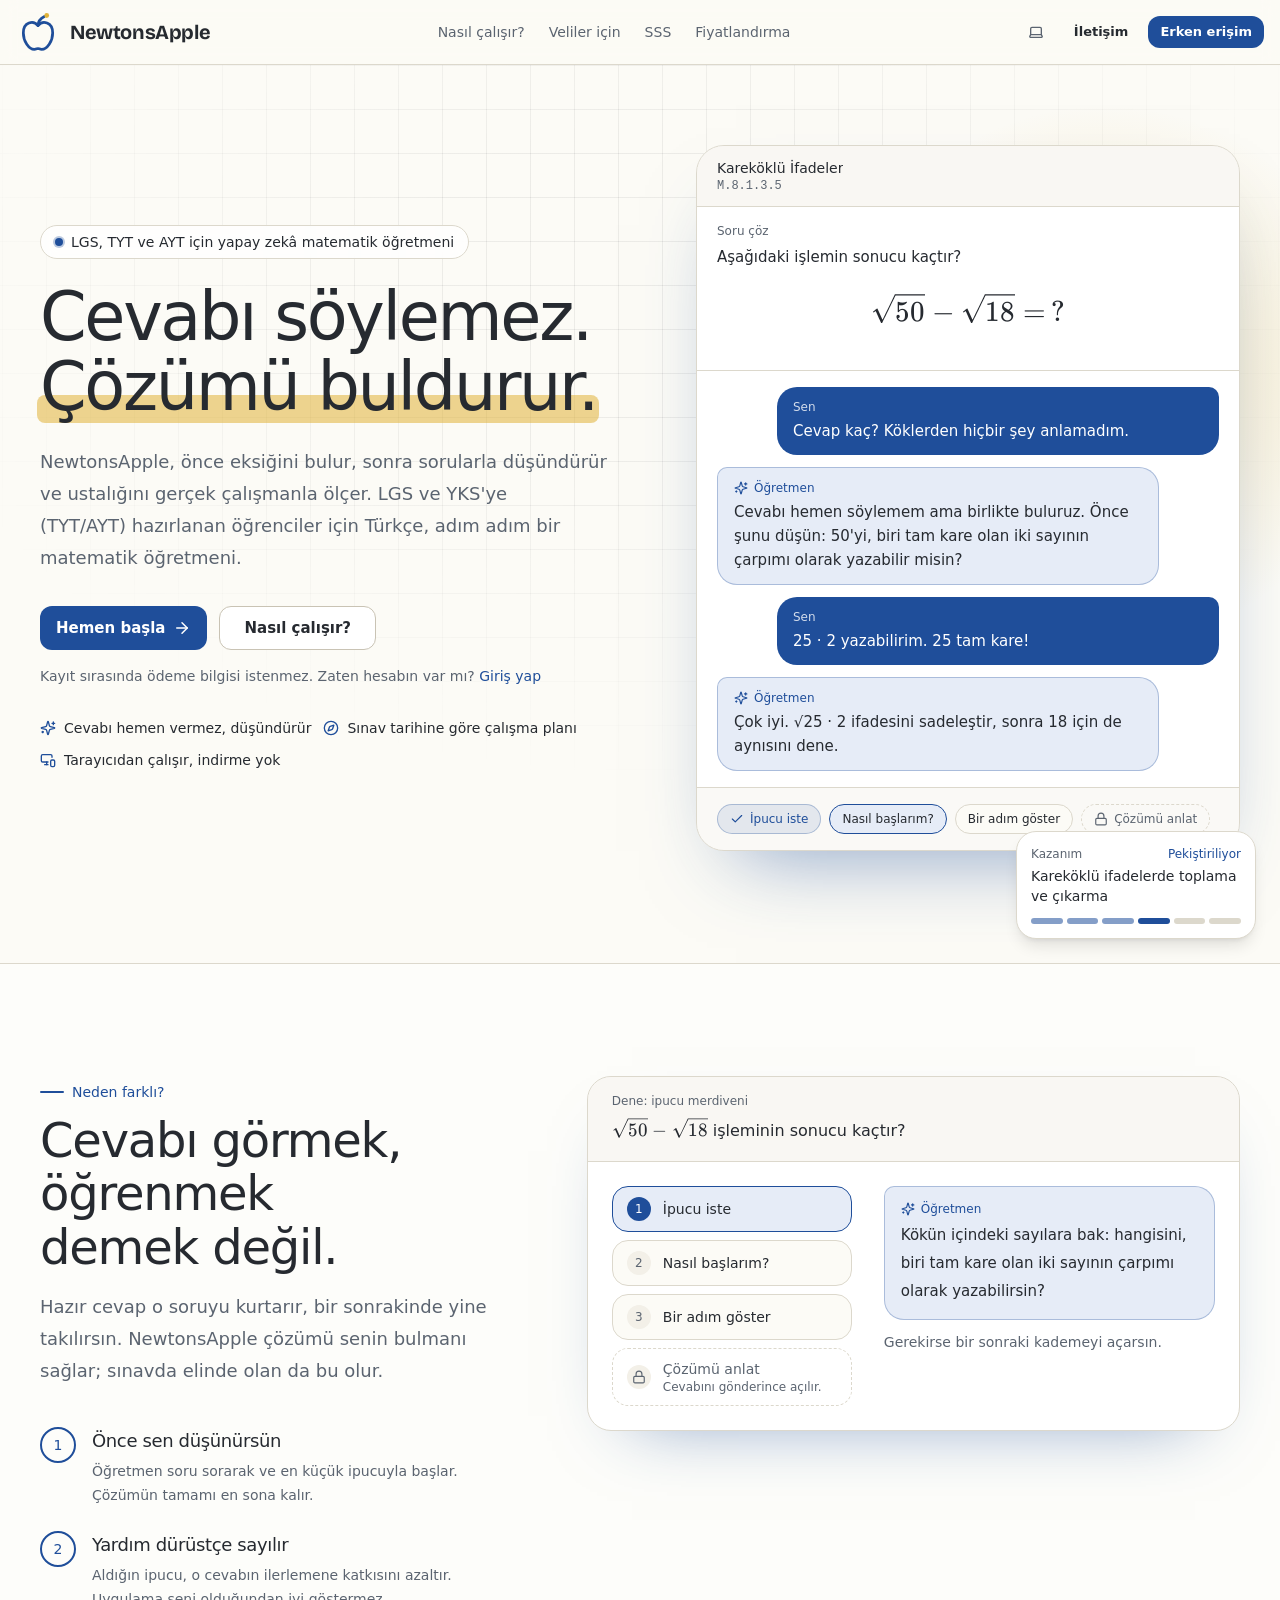
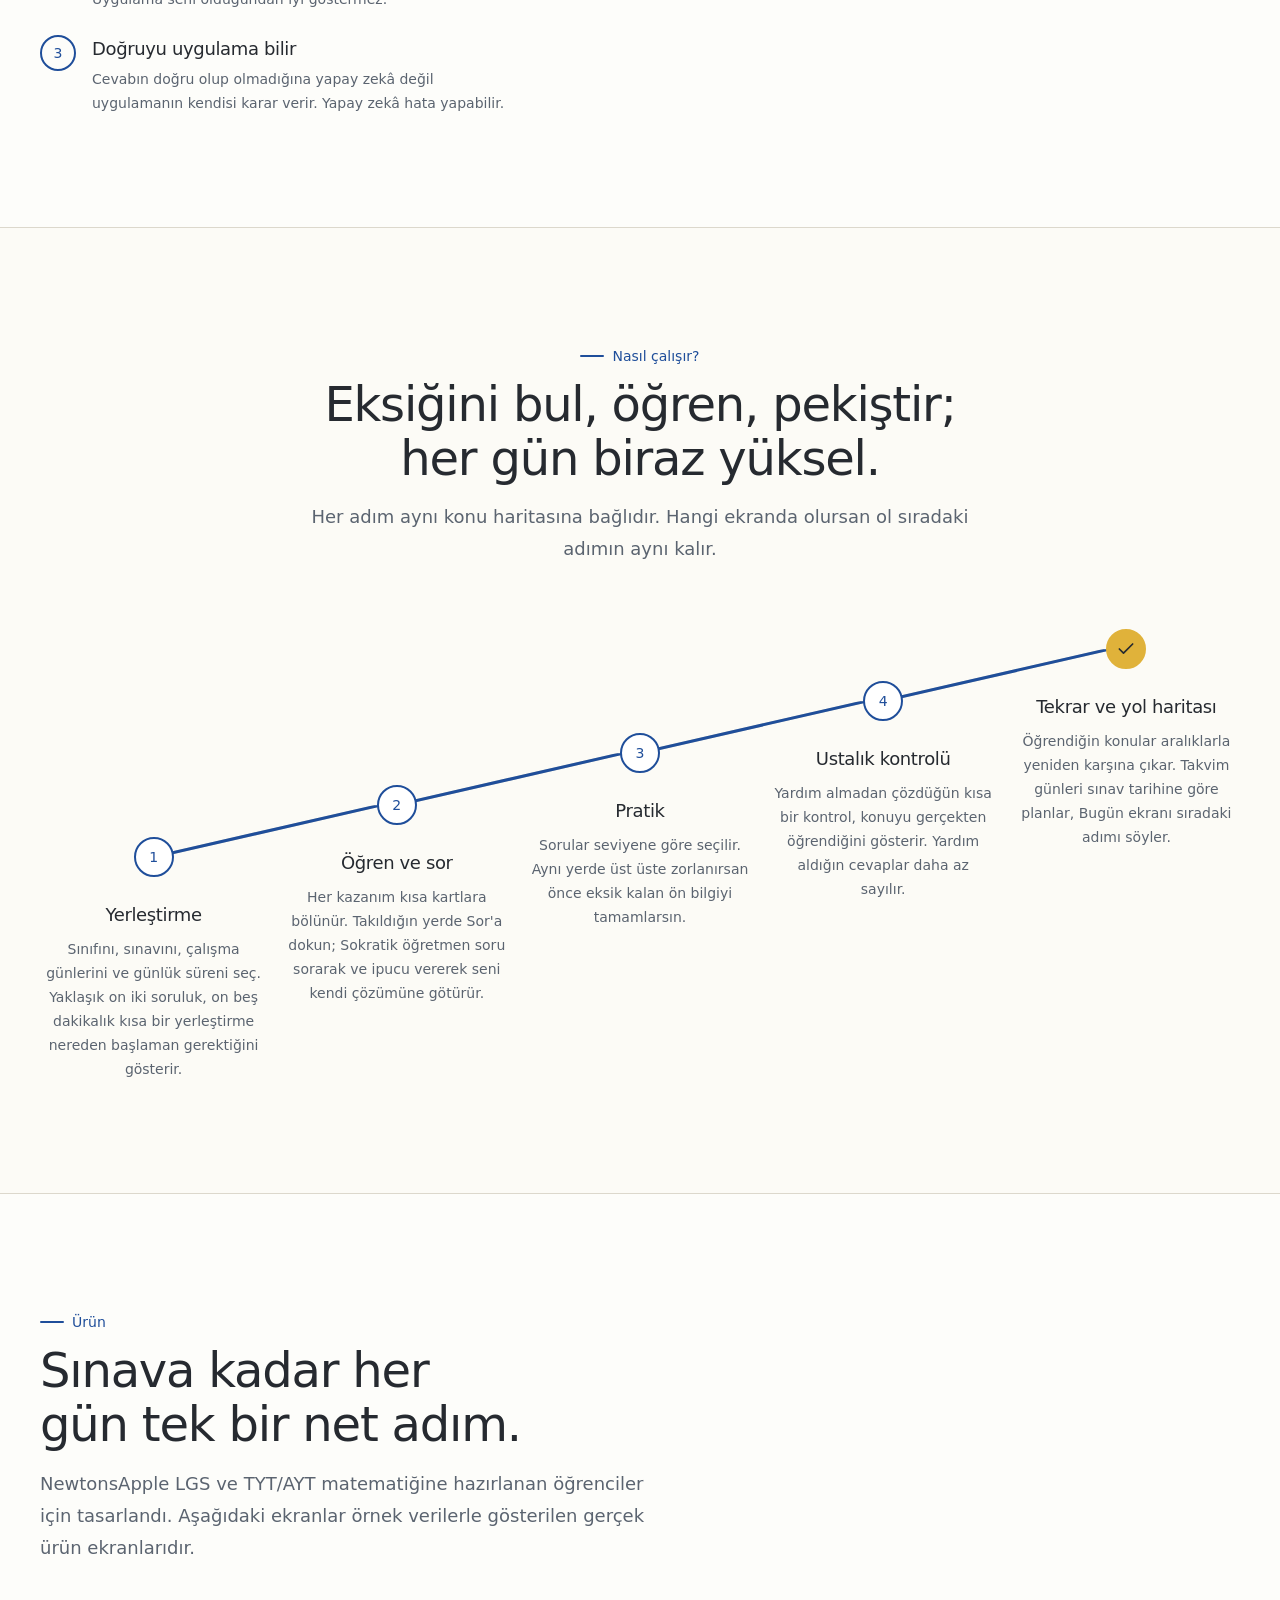
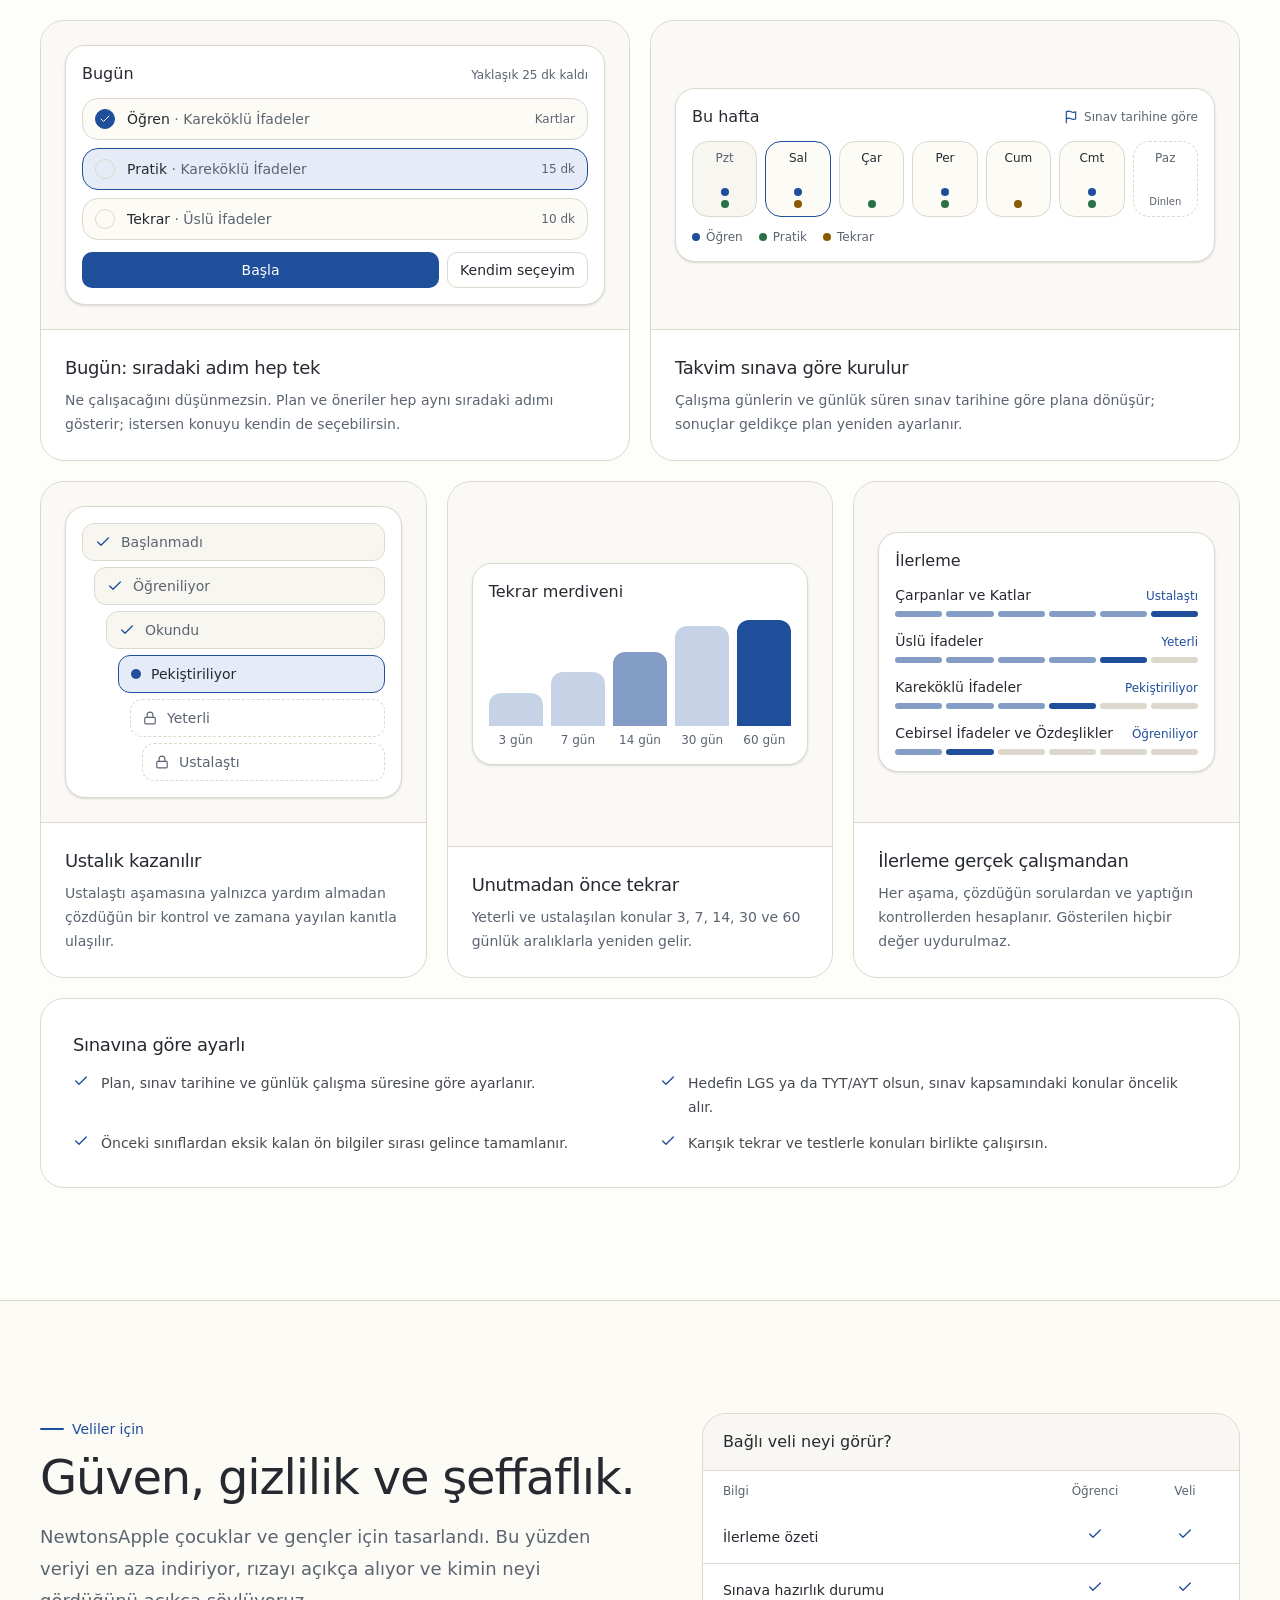
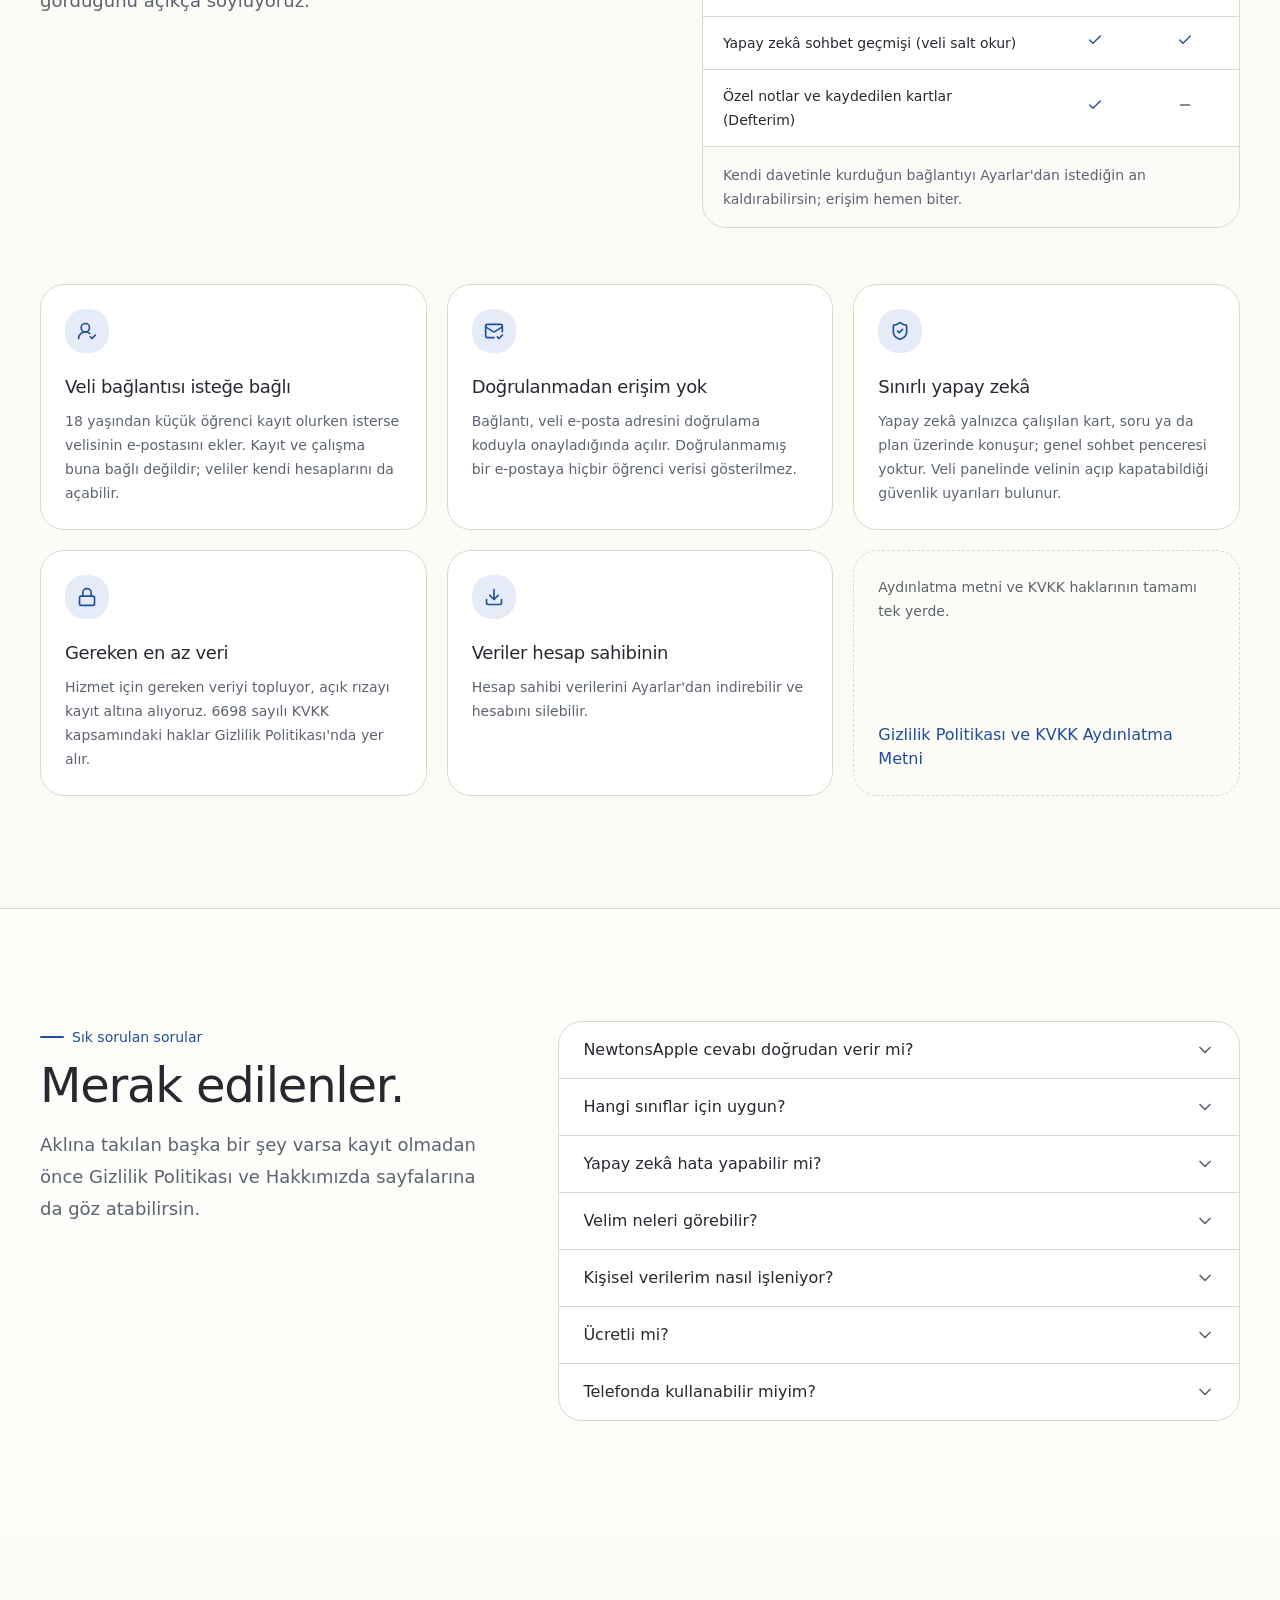
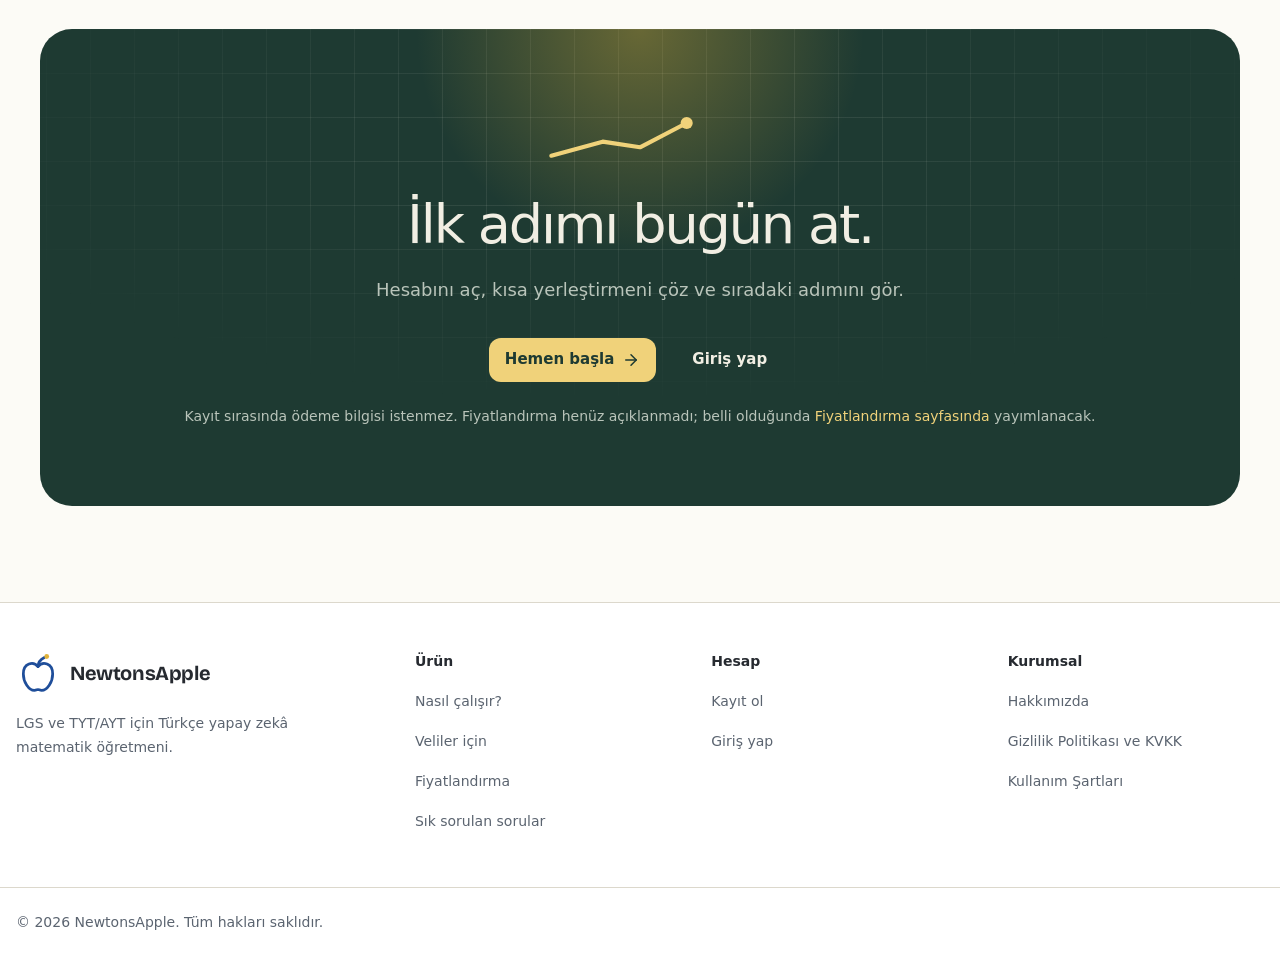
==== index.html @ fa439e0f "Publish static snapshot of the marketing site Co-Authored-By: Claude Opus 5.5 <noreply@anthropic.com" ====
<!DOCTYPE html><html lang="tr"><head><meta charSet="utf-8"/><meta name="viewport" content="width=device-width, initial-scale=1"/><link rel="preload" href="/_next/static/media/db22fddfbb78074e-s.p.ttf" as="font" crossorigin="" type="font/ttf"/><link rel="preload" as="image" href="/brand/newtonsapple-mark-48-light.svg"/><link rel="preload" as="image" href="/brand/newtonsapple-mark-48-dark.svg"/><link rel="stylesheet" href="/_next/static/css/81a812dd21aa880f.css" data-precedence="next"/><link rel="stylesheet" href="/_next/static/css/0d2b4f0b61526d96.css" data-precedence="next"/><link rel="stylesheet" href="/_next/static/css/a2d2ae3b76e6a5b6.css" data-precedence="next"/><link rel="stylesheet" href="/_next/static/css/169b181cfaa41615.css" data-precedence="next"/><link rel="preload" as="script" fetchPriority="low" href="/_next/static/chunks/webpack-728be4b7555d1451.js"/><script src="/_next/static/chunks/87c73c54-6890e5aad4d9e16a.js" async=""></script><script src="/_next/static/chunks/3812-b7c3de27d8807720.js" async=""></script><script src="/_next/static/chunks/main-app-588de1a147025524.js" async=""></script><script src="/_next/static/chunks/6888-ffbe6ac79718a079.js" async=""></script><script src="/_next/static/chunks/app/layout-44832465721d32c3.js" async=""></script><script src="/_next/static/chunks/3357-b3cbda04c069fb0e.js" async=""></script><script src="/_next/static/chunks/app/error-a186a414dda4c930.js" async=""></script><script src="/_next/static/chunks/5587-a8dc538170243aab.js" async=""></script><script src="/_next/static/chunks/7852-aa27ecd9e6927b11.js" async=""></script><script src="/_next/static/chunks/4640-d22d335fa0404708.js" async=""></script><script src="/_next/static/chunks/63-bbafee4bbda9a7f0.js" async=""></script><script src="/_next/static/chunks/8249-e69a7f897584a5b1.js" async=""></script><script src="/_next/static/chunks/6026-3a80daace09d479d.js" async=""></script><script src="/_next/static/chunks/2925-9ce377e41d64d8c5.js" async=""></script><script src="/_next/static/chunks/7967-e33d5d3a0ee5052d.js" async=""></script><script src="/_next/static/chunks/6973-62ff5f0abc1090b9.js" async=""></script><script src="/_next/static/chunks/app/(marketing)/layout-278e00ffaea057e9.js" async=""></script><script src="/_next/static/chunks/app/(marketing)/page-5c78254dd8b7958b.js" async=""></script><script src="/_next/static/chunks/app/global-error-5b9c02df2c4c7100.js" async=""></script><title>NewtonsApple - LGS ve TYT/AYT için yapay zekâ matematik öğretmeni</title><meta name="description" content="Türkçe yapay zekâ matematik öğretmeni. LGS ve TYT/AYT için; kısa bir yerleştirme, kazanım kartları, sana göre pratik ve cevabı vermek yerine düşündüren adım adım ipuçları."/><meta name="application-name" content="NewtonsApple"/><link rel="manifest" href="/site.webmanifest"/><meta name="robots" content="index, follow"/><link rel="canonical" href="https://newtonsapple.ai"/><meta property="og:title" content="NewtonsApple - LGS ve TYT/AYT için yapay zekâ matematik öğretmeni"/><meta property="og:description" content="Türkçe yapay zekâ matematik öğretmeni. LGS ve TYT/AYT için; kısa bir yerleştirme, kazanım kartları, sana göre pratik ve cevabı vermek yerine düşündüren adım adım ipuçları."/><meta property="og:url" content="https://newtonsapple.ai"/><meta property="og:site_name" content="NewtonsApple"/><meta property="og:locale" content="tr_TR"/><meta property="og:image" content="https://newtonsapple.ai/opengraph-image-pwu6ef.png?ca1fd759e7485d25"/><meta property="og:image:type" content="image/png"/><meta property="og:image:width" content="1200"/><meta property="og:image:height" content="630"/><meta property="og:image:alt" content="NewtonsApple: Matematiği ezberleme, adım adım anla. LGS ve TYT/AYT için yapay zekâ matematik öğretmeni."/><meta property="og:type" content="website"/><meta name="twitter:card" content="summary_large_image"/><meta name="twitter:title" content="NewtonsApple - LGS ve TYT/AYT için yapay zekâ matematik öğretmeni"/><meta name="twitter:description" content="Türkçe yapay zekâ matematik öğretmeni. LGS ve TYT/AYT için; kısa bir yerleştirme, kazanım kartları, sana göre pratik ve cevabı vermek yerine düşündüren adım adım ipuçları."/><meta name="twitter:image" content="https://newtonsapple.ai/opengraph-image-pwu6ef.png?ca1fd759e7485d25"/><meta name="twitter:image:alt" content="NewtonsApple: Matematiği ezberleme, adım adım anla. LGS ve TYT/AYT için yapay zekâ matematik öğretmeni."/><meta name="twitter:image:type" content="image/png"/><meta name="twitter:image:width" content="1200"/><meta name="twitter:image:height" content="630"/><link rel="icon" href="/favicon.svg" type="image/svg+xml"/><link rel="icon" href="/favicon.ico" sizes="any"/><link rel="apple-touch-icon" href="/apple-touch-icon.png"/><meta name="next-size-adjust" content=""/><script src="/_next/static/chunks/polyfills-42372ed130431b0a.js" noModule=""></script></head><body class="__variable_44875e __variable_e599c3 antialiased"><div hidden=""><!--$--><!--/$--></div><script>((a,b,c,d,e,f,g,h)=>{let i=document.documentElement,j=["light","dark"];function k(b){var c;(Array.isArray(a)?a:[a]).forEach(a=>{let c="class"===a,d=c&&f?e.map(a=>f[a]||a):e;c?(i.classList.remove(...d),i.classList.add(f&&f[b]?f[b]:b)):i.setAttribute(a,b)}),c=b,h&&j.includes(c)&&(i.style.colorScheme=c)}if(d)k(d);else try{let a=localStorage.getItem(b)||c,d=g&&"system"===a?window.matchMedia("(prefers-color-scheme: dark)").matches?"dark":"light":a;k(d)}catch(a){}})("class","theme","system",null,["light","dark"],null,true,true)</script><a href="#icerik" class="sr-only focus:not-sr-only focus:fixed focus:left-4 focus:top-4 focus:z-[60] focus:rounded-md focus:bg-primary focus:px-4 focus:py-3 focus:text-primary-foreground">İçeriğe geç</a><header class="sticky top-0 z-50 w-full border-b bg-background/85 backdrop-blur supports-[backdrop-filter]:bg-background/70"><div class="container mx-auto px-4 flex h-16 items-center justify-between"><a aria-label="NewtonsApple ana sayfa" class="flex h-11 items-center xl:h-10" href="/"><span class="inline-flex shrink-0 items-center gap-2.5 h-11"><span class="relative block shrink-0 size-11" aria-hidden="true"><img alt="" decoding="async" data-nimg="fill" class="object-contain dark:hidden" style="position:absolute;height:100%;width:100%;left:0;top:0;right:0;bottom:0;color:transparent" src="/brand/newtonsapple-mark-48-light.svg"/><img alt="" aria-hidden="true" decoding="async" data-nimg="fill" class="hidden object-contain dark:block" style="position:absolute;height:100%;width:100%;left:0;top:0;right:0;bottom:0;color:transparent" src="/brand/newtonsapple-mark-48-dark.svg"/></span><span class="whitespace-nowrap font-display font-bold tracking-[-0.02em] text-ink text-xl">NewtonsApple</span></span></a><nav aria-label="Ana menü" class="hidden lg:flex items-center gap-6 text-sm font-medium"><a class="text-muted-foreground transition-colors hover:text-foreground" href="/#nasil-calisir">Nasıl çalışır?</a><a class="text-muted-foreground transition-colors hover:text-foreground" href="/#veliler">Veliler için</a><a class="text-muted-foreground transition-colors hover:text-foreground" href="/#sss">SSS</a><a class="text-muted-foreground transition-colors hover:text-foreground" href="/pricing">Fiyatlandırma</a></nav><div class="flex items-center gap-2"><button data-slot="dropdown-menu-trigger" data-variant="ghost" data-size="sm" class="inline-flex shrink-0 items-center justify-center whitespace-nowrap rounded-lg font-semibold transition-[color,background-color,border-color,box-shadow,opacity] motion-reduce:transition-none disabled:pointer-events-none disabled:opacity-50 [&amp;_svg]:pointer-events-none [&amp;_svg]:shrink-0 outline-none focus-visible:ring-2 focus-visible:ring-ring focus-visible:ring-offset-2 focus-visible:ring-offset-background aria-invalid:border-warn aria-invalid:ring-2 aria-invalid:ring-warn/30 hover:bg-core-soft h-11 min-w-11 px-3 text-[13px] has-[&gt;svg]:px-2.5 xl:h-8 xl:min-w-0 [&amp;_svg:not([class*=&#x27;size-&#x27;])]:size-4 gap-2 text-ink-2 hover:text-ink" aria-label="Tema seç" title="Tema seç" type="button" id="radix-_R_t9fdb_" aria-haspopup="menu" aria-expanded="false" data-state="closed"><svg xmlns="http://www.w3.org/2000/svg" width="24" height="24" viewBox="0 0 24 24" fill="none" stroke="currentColor" stroke-width="2" stroke-linecap="round" stroke-linejoin="round" class="lucide lucide-laptop size-4 opacity-0"><path d="M20 16V7a2 2 0 0 0-2-2H6a2 2 0 0 0-2 2v9m16 0H4m16 0 1.28 2.55a1 1 0 0 1-.9 1.45H3.62a1 1 0 0 1-.9-1.45L4 16"></path></svg><span class="hidden 2xl:inline">Tema</span></button><div class="hidden lg:flex items-center gap-2"><a data-slot="button" data-variant="ghost" data-size="sm" class="inline-flex shrink-0 items-center justify-center whitespace-nowrap rounded-lg font-semibold transition-[color,background-color,border-color,box-shadow,opacity] motion-reduce:transition-none disabled:pointer-events-none disabled:opacity-50 [&amp;_svg]:pointer-events-none [&amp;_svg]:shrink-0 outline-none focus-visible:ring-2 focus-visible:ring-ring focus-visible:ring-offset-2 focus-visible:ring-offset-background aria-invalid:border-warn aria-invalid:ring-2 aria-invalid:ring-warn/30 hover:bg-core-soft hover:text-ink h-11 min-w-11 gap-1.5 px-3 text-[13px] has-[&gt;svg]:px-2.5 xl:h-8 xl:min-w-0 [&amp;_svg:not([class*=&#x27;size-&#x27;])]:size-4 text-foreground" href="mailto:info@newtonsapple.ai?subject=NewtonsApple%20erken%20eri%C5%9Fim">İletişim</a><a data-slot="button" data-variant="default" data-size="sm" class="inline-flex shrink-0 items-center justify-center whitespace-nowrap rounded-lg font-semibold transition-[color,background-color,border-color,box-shadow,opacity] motion-reduce:transition-none disabled:pointer-events-none disabled:opacity-50 [&amp;_svg]:pointer-events-none [&amp;_svg]:shrink-0 outline-none focus-visible:ring-2 focus-visible:ring-ring focus-visible:ring-offset-2 focus-visible:ring-offset-background aria-invalid:border-warn aria-invalid:ring-2 aria-invalid:ring-warn/30 bg-core text-core-ink hover:bg-core/90 h-11 min-w-11 gap-1.5 px-3 text-[13px] has-[&gt;svg]:px-2.5 xl:h-8 xl:min-w-0 [&amp;_svg:not([class*=&#x27;size-&#x27;])]:size-4" href="mailto:info@newtonsapple.ai?subject=NewtonsApple%20erken%20eri%C5%9Fim">Erken erişim</a></div><button data-slot="sheet-trigger" data-variant="ghost" data-size="icon-sm" class="inline-flex shrink-0 items-center justify-center gap-2 whitespace-nowrap rounded-lg font-semibold transition-[color,background-color,border-color,box-shadow,opacity] motion-reduce:transition-none disabled:pointer-events-none disabled:opacity-50 [&amp;_svg]:pointer-events-none [&amp;_svg]:shrink-0 outline-none focus-visible:ring-2 focus-visible:ring-ring focus-visible:ring-offset-2 focus-visible:ring-offset-background aria-invalid:border-warn aria-invalid:ring-2 aria-invalid:ring-warn/30 hover:bg-core-soft hover:text-ink size-11 text-[13px] xl:size-8 [&amp;_svg:not([class*=&#x27;size-&#x27;])]:size-4 lg:hidden" aria-label="Menüyü aç" type="button" aria-haspopup="dialog" aria-expanded="false" aria-controls="radix-_R_1t9fdb_" data-state="closed"><svg xmlns="http://www.w3.org/2000/svg" width="24" height="24" viewBox="0 0 24 24" fill="none" stroke="currentColor" stroke-width="2" stroke-linecap="round" stroke-linejoin="round" class="lucide lucide-menu h-5 w-5"><line x1="4" x2="20" y1="12" y2="12"></line><line x1="4" x2="20" y1="6" y2="6"></line><line x1="4" x2="20" y1="18" y2="18"></line></svg></button></div></div></header><div id="icerik" tabindex="-1" class="outline-none"><main class="lp-root bg-background"><script type="application/ld+json">{"@context":"https://schema.org","@graph":[{"@type":"Organization","name":"NewtonsApple","url":"https://newtonsapple.ai"},{"@type":"WebSite","name":"NewtonsApple","url":"https://newtonsapple.ai","inLanguage":"tr-TR"},{"@type":"FAQPage","mainEntity":[{"@type":"Question","name":"NewtonsApple cevabı doğrudan verir mi?","acceptedAnswer":{"@type":"Answer","text":"Hemen vermez. Yapay zekâ öğretmen önce sana soru sorar ve adım adım ipucu verir; amaç, çözüme kendi düşüncenle ulaşman. Cevabını verdikten sonra çözümün tamamını görebilirsin; cevaplamadan önce aldığın yardım o sorunun ilerlemene katkısını azaltır."}},{"@type":"Question","name":"Hangi sınıflar için uygun?","acceptedAnswer":{"@type":"Answer","text":"5-12. sınıf matematik konuları için kartlar ve sorular var. LGS ve TYT/AYT matematiğine hazırlanırken yerleştirme, plan ve tekrarlar sınav hedefine göre ayarlanır."}},{"@type":"Question","name":"Yapay zekâ hata yapabilir mi?","acceptedAnswer":{"@type":"Answer","text":"Evet, yapay zekâ hata yapabilir. Bu yüzden cevabının doğru olup olmadığına yapay zekâ değil uygulamanın kendisi karar verir. Yapay zekâ yalnızca çalıştığın kart, soru ya da plan üzerinde konuşur; genel bir sohbet penceresi yoktur."}},{"@type":"Question","name":"Velim neleri görebilir?","acceptedAnswer":{"@type":"Answer","text":"Veli bağlantısı isteğe bağlıdır: 18 yaşından küçük öğrenci kayıt olurken isterse velisinin e-postasını ekler. Bağlantı, veli kendi e-posta adresini doğrulama koduyla onayladığında açılır. Bağlı veli ilerleme özetini, sınava hazırlık durumunu ve yapay zekâ sohbet geçmişini görebilir. Kendi davetinle kurduğun bağlantıyı Ayarlar'dan istediğin an kaldırabilirsin."}},{"@type":"Question","name":"Kişisel verilerim nasıl işleniyor?","acceptedAnswer":{"@type":"Answer","text":"Hizmet için gereken en az veriyi topluyoruz ve 6698 sayılı KVKK kapsamındaki haklarını Gizlilik Politikası'nda anlatıyoruz. Hesabının verilerini Ayarlar'dan indirebilir, hesabını silebilirsin."}},{"@type":"Question","name":"Ücretli mi?","acceptedAnswer":{"@type":"Answer","text":"Fiyatlandırma henüz açıklanmadı. Planlar belli olduğunda Fiyatlandırma sayfasında yayımlanacak. Kayıt sırasında ödeme bilgisi istenmez."}},{"@type":"Question","name":"Telefonda kullanabilir miyim?","acceptedAnswer":{"@type":"Answer","text":"Evet. NewtonsApple telefon, tablet ve bilgisayarda tarayıcıdan çalışır; ayrıca uygulama indirmen gerekmez."}}]}]}</script><section aria-labelledby="hero-baslik" class="relative isolate overflow-hidden"><div aria-hidden="true" class="lp-grid absolute inset-0 -z-10"></div><div aria-hidden="true" class="lp-glow absolute -right-24 top-10 -z-10 size-[34rem] rounded-full opacity-80"></div><div class="mx-auto w-full max-w-[84rem] px-4 sm:px-6 lg:px-10 grid items-center gap-14 pb-20 pt-10 sm:pt-14 lg:grid-cols-[1.02fr_1fr] lg:gap-12 lg:pb-28 lg:pt-20"><div class="text-center lg:text-left"><p class="inline-flex items-center gap-2 rounded-full border bg-card/80 px-3.5 py-1.5 text-sm font-medium text-foreground backdrop-blur"><span aria-hidden="true" class="size-2 rounded-full bg-core ring-2 ring-core/30"></span>LGS, TYT ve AYT için yapay zekâ matematik öğretmeni</p><h1 id="hero-baslik" class="mt-6 text-balance text-[clamp(2.2rem,1.3rem+3.6vw,4.25rem)] font-medium leading-[1.04] tracking-[-0.035em] text-foreground">Cevabı söylemez.<br/><span class="lp-mark">Çözümü buldurur.</span></h1><p class="mx-auto mt-6 max-w-xl text-pretty text-lg leading-8 text-muted-foreground lg:mx-0">NewtonsApple, önce eksiğini bulur, sonra sorularla düşündürür ve ustalığını gerçek çalışmanla ölçer. LGS ve YKS&#x27;ye (TYT/AYT) hazırlanan öğrenciler için Türkçe, adım adım bir matematik öğretmeni.</p><div class="mt-8 flex flex-col gap-3 sm:flex-row sm:justify-center lg:justify-start"><a data-slot="button" data-variant="default" data-size="lg" class="inline-flex shrink-0 items-center justify-center gap-2 whitespace-nowrap rounded-lg font-semibold transition-[color,background-color,border-color,box-shadow,opacity] motion-reduce:transition-none disabled:pointer-events-none disabled:opacity-50 [&amp;_svg]:pointer-events-none [&amp;_svg]:shrink-0 [&amp;_svg:not([class*=&#x27;size-&#x27;])]:size-[18px] outline-none focus-visible:ring-2 focus-visible:ring-ring focus-visible:ring-offset-2 focus-visible:ring-offset-background aria-invalid:border-warn aria-invalid:ring-2 aria-invalid:ring-warn/30 bg-core text-core-ink hover:bg-core/90 px-6 text-[15px] has-[&gt;svg]:px-4 h-12 xl:h-11 w-full sm:w-auto" href="mailto:info@newtonsapple.ai?subject=NewtonsApple%20erken%20eri%C5%9Fim">Hemen başla<svg xmlns="http://www.w3.org/2000/svg" width="24" height="24" viewBox="0 0 24 24" fill="none" stroke="currentColor" stroke-width="2" stroke-linecap="round" stroke-linejoin="round" class="lucide lucide-arrow-right" aria-hidden="true"><path d="M5 12h14"></path><path d="m12 5 7 7-7 7"></path></svg></a><a data-slot="button" data-variant="outline" data-size="lg" class="inline-flex shrink-0 items-center justify-center gap-2 whitespace-nowrap rounded-lg font-semibold transition-[color,background-color,border-color,box-shadow,opacity] motion-reduce:transition-none disabled:pointer-events-none disabled:opacity-50 [&amp;_svg]:pointer-events-none [&amp;_svg]:shrink-0 [&amp;_svg:not([class*=&#x27;size-&#x27;])]:size-[18px] outline-none focus-visible:ring-2 focus-visible:ring-ring focus-visible:ring-offset-2 focus-visible:ring-offset-background aria-invalid:border-warn aria-invalid:ring-2 aria-invalid:ring-warn/30 border border-line-2 bg-surface text-ink hover:bg-core-soft h-11 px-6 text-[15px] has-[&gt;svg]:px-4 w-full sm:w-auto" href="#nasil-calisir">Nasıl çalışır?</a></div><p class="mt-4 text-sm text-muted-foreground">Kayıt sırasında ödeme bilgisi istenmez. Zaten hesabın var mı?<!-- --> <a class="inline-flex min-h-11 items-center font-medium text-primary underline-offset-4 hover:underline xl:min-h-0" href="mailto:info@newtonsapple.ai?subject=NewtonsApple%20erken%20eri%C5%9Fim">Giriş yap</a></p><ul class="mt-8 flex flex-col items-center gap-3 text-sm text-foreground sm:flex-row sm:flex-wrap sm:justify-center lg:justify-start"><li class="inline-flex items-center gap-2"><svg xmlns="http://www.w3.org/2000/svg" width="24" height="24" viewBox="0 0 24 24" fill="none" stroke="currentColor" stroke-width="2" stroke-linecap="round" stroke-linejoin="round" class="lucide lucide-sparkles size-4 text-primary" aria-hidden="true"><path d="M9.937 15.5A2 2 0 0 0 8.5 14.063l-6.135-1.582a.5.5 0 0 1 0-.962L8.5 9.936A2 2 0 0 0 9.937 8.5l1.582-6.135a.5.5 0 0 1 .963 0L14.063 8.5A2 2 0 0 0 15.5 9.937l6.135 1.581a.5.5 0 0 1 0 .964L15.5 14.063a2 2 0 0 0-1.437 1.437l-1.582 6.135a.5.5 0 0 1-.963 0z"></path><path d="M20 3v4"></path><path d="M22 5h-4"></path><path d="M4 17v2"></path><path d="M5 18H3"></path></svg>Cevabı hemen vermez, düşündürür</li><li class="inline-flex items-center gap-2"><svg xmlns="http://www.w3.org/2000/svg" width="24" height="24" viewBox="0 0 24 24" fill="none" stroke="currentColor" stroke-width="2" stroke-linecap="round" stroke-linejoin="round" class="lucide lucide-compass size-4 text-primary" aria-hidden="true"><path d="m16.24 7.76-1.804 5.411a2 2 0 0 1-1.265 1.265L7.76 16.24l1.804-5.411a2 2 0 0 1 1.265-1.265z"></path><circle cx="12" cy="12" r="10"></circle></svg>Sınav tarihine göre çalışma planı</li><li class="inline-flex items-center gap-2"><svg xmlns="http://www.w3.org/2000/svg" width="24" height="24" viewBox="0 0 24 24" fill="none" stroke="currentColor" stroke-width="2" stroke-linecap="round" stroke-linejoin="round" class="lucide lucide-monitor-smartphone size-4 text-primary" aria-hidden="true"><path d="M18 8V6a2 2 0 0 0-2-2H4a2 2 0 0 0-2 2v7a2 2 0 0 0 2 2h8"></path><path d="M10 19v-3.96 3.15"></path><path d="M7 19h5"></path><rect width="6" height="10" x="16" y="12" rx="2"></rect></svg>Tarayıcıdan çalışır, indirme yok</li></ul></div><figure class="relative mx-auto w-full max-w-[34rem] lg:mr-0"><figcaption class="sr-only">Örnek: Sokratik yapay zekâ öğretmen kareköklü bir soruda öğrenciye cevabı vermek yerine soru sorarak yol gösteriyor.</figcaption><div aria-hidden="true" class="lp-float absolute -bottom-[5.5rem] -right-4 z-10 hidden w-60 rounded-2xl border bg-card p-3.5 text-card-foreground shadow-lg [animation-delay:-3s] xl:block"><div class="flex items-center justify-between text-xs"><span class="font-medium text-muted-foreground">Kazanım</span><span class="font-medium text-primary">Pekiştiriliyor</span></div><p class="mt-1 text-sm font-medium leading-5">Kareköklü ifadelerde toplama ve çıkarma</p><span role="img" aria-label="Aşama: Pekiştiriliyor" class="flex items-center gap-1 mt-3"><span aria-hidden="true" class="h-1.5 flex-1 rounded-full bg-core/55"></span><span aria-hidden="true" class="h-1.5 flex-1 rounded-full bg-core/55"></span><span aria-hidden="true" class="h-1.5 flex-1 rounded-full bg-core/55"></span><span aria-hidden="true" class="h-1.5 flex-1 rounded-full bg-core"></span><span aria-hidden="true" class="h-1.5 flex-1 rounded-full bg-line"></span><span aria-hidden="true" class="h-1.5 flex-1 rounded-full bg-line"></span></span></div><div aria-hidden="true" class="relative overflow-hidden rounded-[1.75rem] border bg-card text-card-foreground shadow-[0_40px_80px_-40px_color-mix(in_oklab,var(--primary)_55%,transparent)]"><div class="flex items-center justify-between gap-3 border-b bg-muted/50 px-4 py-3 sm:px-5"><div class="min-w-0"><p class="truncate text-sm font-medium">Kareköklü İfadeler</p><p class="font-mono text-xs text-muted-foreground">M.8.1.3.5</p></div></div><div class="border-b px-4 py-4 sm:px-5"><p class="text-xs font-medium text-muted-foreground">Soru çöz</p><p class="mt-1.5 text-[15px] leading-6">Aşağıdaki işlemin sonucu kaçtır?</p><span class="block mt-1 text-center text-xl sm:text-2xl"><span class="katex-display"><span class="katex"><span class="katex-mathml"><math xmlns="http://www.w3.org/1998/Math/MathML" display="block"><semantics><mrow><msqrt><mn>50</mn></msqrt><mo>−</mo><msqrt><mn>18</mn></msqrt><mo>=</mo><mtext> </mtext><mo stretchy="false">?</mo></mrow><annotation encoding="application/x-tex">\sqrt{50}-\sqrt{18}=\,?</annotation></semantics></math></span><span class="katex-html" aria-hidden="true"><span class="katex-base"><span class="katex-strut" style="height:1.04em;vertical-align:-0.0839em;"></span><span class="mord sqrt"><span class="vlist-t vlist-t2"><span class="vlist-r"><span class="vlist" style="height:0.9561em;"><span class="svg-align" style="top:-3em;"><span class="pstrut" style="height:3em;"></span><span class="mord" style="padding-left:0.833em;"><span class="mord">50</span></span></span><span style="top:-2.9161em;"><span class="pstrut" style="height:3em;"></span><span class="hide-tail" style="min-width:0.853em;height:1.08em;"><svg xmlns="http://www.w3.org/2000/svg" width="400em" height="1.08em" viewBox="0 0 400000 1080" preserveAspectRatio="xMinYMin slice"><path d="M95,702
c-2.7,0,-7.17,-2.7,-13.5,-8c-5.8,-5.3,-9.5,-10,-9.5,-14
c0,-2,0.3,-3.3,1,-4c1.3,-2.7,23.83,-20.7,67.5,-54
c44.2,-33.3,65.8,-50.3,66.5,-51c1.3,-1.3,3,-2,5,-2c4.7,0,8.7,3.3,12,10
s173,378,173,378c0.7,0,35.3,-71,104,-213c68.7,-142,137.5,-285,206.5,-429
c69,-144,104.5,-217.7,106.5,-221
l0 -0
c5.3,-9.3,12,-14,20,-14
H400000v40H845.2724
s-225.272,467,-225.272,467s-235,486,-235,486c-2.7,4.7,-9,7,-19,7
c-6,0,-10,-1,-12,-3s-194,-422,-194,-422s-65,47,-65,47z
M834 80h400000v40h-400000z"/></svg></span></span></span><span class="vlist-s">​</span></span><span class="vlist-r"><span class="vlist" style="height:0.0839em;"><span></span></span></span></span></span><span class="mspace" style="margin-right:0.2222em;"></span><span class="mbin">−</span><span class="mspace" style="margin-right:0.2222em;"></span></span><span class="katex-base"><span class="katex-strut" style="height:1.04em;vertical-align:-0.0839em;"></span><span class="mord sqrt"><span class="vlist-t vlist-t2"><span class="vlist-r"><span class="vlist" style="height:0.9561em;"><span class="svg-align" style="top:-3em;"><span class="pstrut" style="height:3em;"></span><span class="mord" style="padding-left:0.833em;"><span class="mord">18</span></span></span><span style="top:-2.9161em;"><span class="pstrut" style="height:3em;"></span><span class="hide-tail" style="min-width:0.853em;height:1.08em;"><svg xmlns="http://www.w3.org/2000/svg" width="400em" height="1.08em" viewBox="0 0 400000 1080" preserveAspectRatio="xMinYMin slice"><path d="M95,702
c-2.7,0,-7.17,-2.7,-13.5,-8c-5.8,-5.3,-9.5,-10,-9.5,-14
c0,-2,0.3,-3.3,1,-4c1.3,-2.7,23.83,-20.7,67.5,-54
c44.2,-33.3,65.8,-50.3,66.5,-51c1.3,-1.3,3,-2,5,-2c4.7,0,8.7,3.3,12,10
s173,378,173,378c0.7,0,35.3,-71,104,-213c68.7,-142,137.5,-285,206.5,-429
c69,-144,104.5,-217.7,106.5,-221
l0 -0
c5.3,-9.3,12,-14,20,-14
H400000v40H845.2724
s-225.272,467,-225.272,467s-235,486,-235,486c-2.7,4.7,-9,7,-19,7
c-6,0,-10,-1,-12,-3s-194,-422,-194,-422s-65,47,-65,47z
M834 80h400000v40h-400000z"/></svg></span></span></span><span class="vlist-s">​</span></span><span class="vlist-r"><span class="vlist" style="height:0.0839em;"><span></span></span></span></span></span><span class="mspace" style="margin-right:0.2778em;"></span><span class="mrel">=</span><span class="mspace" style="margin-right:0.1667em;"></span></span><span class="katex-base"><span class="katex-strut" style="height:0.6944em;"></span><span class="mclose">?</span></span></span></span></span></span></div><div class="space-y-3 px-4 py-4 sm:px-5"><div class="lp-msg max-w-[88%] rounded-2xl px-4 py-3 text-[15px] leading-6 ml-auto rounded-tr-md bg-primary text-primary-foreground" style="--d:0.9s"><p class="mb-1 flex items-center gap-1.5 text-xs font-medium text-primary-foreground/80">Sen</p><p>Cevap kaç? Köklerden hiçbir şey anlamadım.</p></div><div class="lp-msg max-w-[88%] rounded-2xl px-4 py-3 text-[15px] leading-6 rounded-tl-md border border-core/30 bg-core-soft text-foreground" style="--d:1.85s"><p class="mb-1 flex items-center gap-1.5 text-xs font-medium text-primary"><svg xmlns="http://www.w3.org/2000/svg" width="24" height="24" viewBox="0 0 24 24" fill="none" stroke="currentColor" stroke-width="2" stroke-linecap="round" stroke-linejoin="round" class="lucide lucide-sparkles size-3.5" aria-hidden="true"><path d="M9.937 15.5A2 2 0 0 0 8.5 14.063l-6.135-1.582a.5.5 0 0 1 0-.962L8.5 9.936A2 2 0 0 0 9.937 8.5l1.582-6.135a.5.5 0 0 1 .963 0L14.063 8.5A2 2 0 0 0 15.5 9.937l6.135 1.581a.5.5 0 0 1 0 .964L15.5 14.063a2 2 0 0 0-1.437 1.437l-1.582 6.135a.5.5 0 0 1-.963 0z"></path><path d="M20 3v4"></path><path d="M22 5h-4"></path><path d="M4 17v2"></path><path d="M5 18H3"></path></svg>Öğretmen</p><p>Cevabı hemen söylemem ama birlikte buluruz. Önce şunu düşün: 50&#x27;yi, biri tam kare olan iki sayının çarpımı olarak yazabilir misin?</p></div><div class="lp-msg max-w-[88%] rounded-2xl px-4 py-3 text-[15px] leading-6 ml-auto rounded-tr-md bg-primary text-primary-foreground" style="--d:2.8s"><p class="mb-1 flex items-center gap-1.5 text-xs font-medium text-primary-foreground/80">Sen</p><p>25 · 2 yazabilirim. 25 tam kare!</p></div><div class="lp-msg max-w-[88%] rounded-2xl px-4 py-3 text-[15px] leading-6 rounded-tl-md border border-core/30 bg-core-soft text-foreground" style="--d:3.7499999999999996s"><p class="mb-1 flex items-center gap-1.5 text-xs font-medium text-primary"><svg xmlns="http://www.w3.org/2000/svg" width="24" height="24" viewBox="0 0 24 24" fill="none" stroke="currentColor" stroke-width="2" stroke-linecap="round" stroke-linejoin="round" class="lucide lucide-sparkles size-3.5" aria-hidden="true"><path d="M9.937 15.5A2 2 0 0 0 8.5 14.063l-6.135-1.582a.5.5 0 0 1 0-.962L8.5 9.936A2 2 0 0 0 9.937 8.5l1.582-6.135a.5.5 0 0 1 .963 0L14.063 8.5A2 2 0 0 0 15.5 9.937l6.135 1.581a.5.5 0 0 1 0 .964L15.5 14.063a2 2 0 0 0-1.437 1.437l-1.582 6.135a.5.5 0 0 1-.963 0z"></path><path d="M20 3v4"></path><path d="M22 5h-4"></path><path d="M4 17v2"></path><path d="M5 18H3"></path></svg>Öğretmen</p><p>Çok iyi. √25 · 2 ifadesini sadeleştir, sonra 18 için de aynısını dene.</p></div></div><div class="border-t bg-muted/40 px-4 py-4 sm:px-5"><div class="flex flex-wrap gap-2"><span class="inline-flex items-center gap-1.5 rounded-full border px-3 py-1.5 text-xs font-medium border-primary/30 bg-primary/10 text-primary"><svg xmlns="http://www.w3.org/2000/svg" width="24" height="24" viewBox="0 0 24 24" fill="none" stroke="currentColor" stroke-width="2" stroke-linecap="round" stroke-linejoin="round" class="lucide lucide-check size-3.5"><path d="M20 6 9 17l-5-5"></path></svg>İpucu iste</span><span class="inline-flex items-center gap-1.5 rounded-full border px-3 py-1.5 text-xs font-medium border-core bg-core-soft text-ink">Nasıl başlarım?</span><span class="inline-flex items-center gap-1.5 rounded-full border px-3 py-1.5 text-xs font-medium bg-background text-foreground">Bir adım göster</span><span class="inline-flex items-center gap-1.5 rounded-full border px-3 py-1.5 text-xs font-medium border-dashed bg-transparent text-muted-foreground"><svg xmlns="http://www.w3.org/2000/svg" width="24" height="24" viewBox="0 0 24 24" fill="none" stroke="currentColor" stroke-width="2" stroke-linecap="round" stroke-linejoin="round" class="lucide lucide-lock size-3.5"><rect width="18" height="11" x="3" y="11" rx="2" ry="2"></rect><path d="M7 11V7a5 5 0 0 1 10 0v4"></path></svg>Çözümü anlat</span></div></div></div></figure></div></section><section aria-labelledby="neden-baslik" id="neden" class="scroll-mt-20 border-y bg-card/50 py-20 sm:py-24 lg:py-28"><div class="mx-auto w-full max-w-[84rem] px-4 sm:px-6 lg:px-10 grid items-start gap-12 lg:grid-cols-[0.85fr_1.15fr] lg:gap-16"><div><div data-reveal="" style="--rv-d:0ms" class="max-w-2xl"><p class="inline-flex items-center gap-2 text-sm font-medium text-core"><span aria-hidden="true" class="inline-block h-0.5 w-6 rounded-full bg-current"></span>Neden farklı?</p><h2 id="neden-baslik" class="mt-3 text-balance text-[clamp(1.875rem,1.2rem+2.4vw,3rem)] font-medium leading-[1.12] tracking-[-0.025em] text-ink">Cevabı görmek, öğrenmek demek değil.</h2><p class="mt-4 text-pretty text-base leading-7 sm:text-lg sm:leading-8 text-ink-2">Hazır cevap o soruyu kurtarır, bir sonrakinde yine takılırsın. NewtonsApple çözümü senin bulmanı sağlar; sınavda elinde olan da bu olur.</p></div><ol class="mt-10 space-y-6"><li data-reveal="" style="--rv-d:0ms" class="flex gap-4"><span aria-hidden="true" class="flex size-9 shrink-0 items-center justify-center rounded-full border-2 border-primary text-sm font-medium text-primary">1</span><div><h3 class="text-lg font-medium tracking-[-0.02em]">Önce sen düşünürsün</h3><p class="mt-1 text-sm leading-6 text-muted-foreground">Öğretmen soru sorarak ve en küçük ipucuyla başlar. Çözümün tamamı en sona kalır.</p></div></li><li data-reveal="" style="--rv-d:90ms" class="flex gap-4"><span aria-hidden="true" class="flex size-9 shrink-0 items-center justify-center rounded-full border-2 border-primary text-sm font-medium text-primary">2</span><div><h3 class="text-lg font-medium tracking-[-0.02em]">Yardım dürüstçe sayılır</h3><p class="mt-1 text-sm leading-6 text-muted-foreground">Aldığın ipucu, o cevabın ilerlemene katkısını azaltır. Uygulama seni olduğundan iyi göstermez.</p></div></li><li data-reveal="" style="--rv-d:180ms" class="flex gap-4"><span aria-hidden="true" class="flex size-9 shrink-0 items-center justify-center rounded-full border-2 border-primary text-sm font-medium text-primary">3</span><div><h3 class="text-lg font-medium tracking-[-0.02em]">Doğruyu uygulama bilir</h3><p class="mt-1 text-sm leading-6 text-muted-foreground">Cevabın doğru olup olmadığına yapay zekâ değil uygulamanın kendisi karar verir. Yapay zekâ hata yapabilir.</p></div></li></ol></div><div data-reveal="" style="--rv-d:90ms"><div class="overflow-hidden rounded-3xl border bg-card text-card-foreground shadow-[0_30px_70px_-45px_color-mix(in_oklab,var(--primary)_60%,transparent)]"><div class="border-b bg-muted/50 px-5 py-4 sm:px-6"><p class="text-xs font-medium text-muted-foreground">Dene: ipucu merdiveni</p><div class="mt-2 text-base leading-7"><p><span class=""><span class="katex"><span class="katex-mathml"><math xmlns="http://www.w3.org/1998/Math/MathML"><semantics><mrow><msqrt><mn>50</mn></msqrt><mo>−</mo><msqrt><mn>18</mn></msqrt></mrow><annotation encoding="application/x-tex">\sqrt{50}-\sqrt{18}</annotation></semantics></math></span><span class="katex-html" aria-hidden="true"><span class="katex-base"><span class="katex-strut" style="height:1.04em;vertical-align:-0.1328em;"></span><span class="mord sqrt"><span class="vlist-t vlist-t2"><span class="vlist-r"><span class="vlist" style="height:0.9072em;"><span class="svg-align" style="top:-3em;"><span class="pstrut" style="height:3em;"></span><span class="mord" style="padding-left:0.833em;"><span class="mord">50</span></span></span><span style="top:-2.8672em;"><span class="pstrut" style="height:3em;"></span><span class="hide-tail" style="min-width:0.853em;height:1.08em;"><svg xmlns="http://www.w3.org/2000/svg" width="400em" height="1.08em" viewBox="0 0 400000 1080" preserveAspectRatio="xMinYMin slice"><path d="M95,702
c-2.7,0,-7.17,-2.7,-13.5,-8c-5.8,-5.3,-9.5,-10,-9.5,-14
c0,-2,0.3,-3.3,1,-4c1.3,-2.7,23.83,-20.7,67.5,-54
c44.2,-33.3,65.8,-50.3,66.5,-51c1.3,-1.3,3,-2,5,-2c4.7,0,8.7,3.3,12,10
s173,378,173,378c0.7,0,35.3,-71,104,-213c68.7,-142,137.5,-285,206.5,-429
c69,-144,104.5,-217.7,106.5,-221
l0 -0
c5.3,-9.3,12,-14,20,-14
H400000v40H845.2724
s-225.272,467,-225.272,467s-235,486,-235,486c-2.7,4.7,-9,7,-19,7
c-6,0,-10,-1,-12,-3s-194,-422,-194,-422s-65,47,-65,47z
M834 80h400000v40h-400000z"/></svg></span></span></span><span class="vlist-s">​</span></span><span class="vlist-r"><span class="vlist" style="height:0.1328em;"><span></span></span></span></span></span><span class="mspace" style="margin-right:0.2222em;"></span><span class="mbin">−</span><span class="mspace" style="margin-right:0.2222em;"></span></span><span class="katex-base"><span class="katex-strut" style="height:1.04em;vertical-align:-0.1328em;"></span><span class="mord sqrt"><span class="vlist-t vlist-t2"><span class="vlist-r"><span class="vlist" style="height:0.9072em;"><span class="svg-align" style="top:-3em;"><span class="pstrut" style="height:3em;"></span><span class="mord" style="padding-left:0.833em;"><span class="mord">18</span></span></span><span style="top:-2.8672em;"><span class="pstrut" style="height:3em;"></span><span class="hide-tail" style="min-width:0.853em;height:1.08em;"><svg xmlns="http://www.w3.org/2000/svg" width="400em" height="1.08em" viewBox="0 0 400000 1080" preserveAspectRatio="xMinYMin slice"><path d="M95,702
c-2.7,0,-7.17,-2.7,-13.5,-8c-5.8,-5.3,-9.5,-10,-9.5,-14
c0,-2,0.3,-3.3,1,-4c1.3,-2.7,23.83,-20.7,67.5,-54
c44.2,-33.3,65.8,-50.3,66.5,-51c1.3,-1.3,3,-2,5,-2c4.7,0,8.7,3.3,12,10
s173,378,173,378c0.7,0,35.3,-71,104,-213c68.7,-142,137.5,-285,206.5,-429
c69,-144,104.5,-217.7,106.5,-221
l0 -0
c5.3,-9.3,12,-14,20,-14
H400000v40H845.2724
s-225.272,467,-225.272,467s-235,486,-235,486c-2.7,4.7,-9,7,-19,7
c-6,0,-10,-1,-12,-3s-194,-422,-194,-422s-65,47,-65,47z
M834 80h400000v40h-400000z"/></svg></span></span></span><span class="vlist-s">​</span></span><span class="vlist-r"><span class="vlist" style="height:0.1328em;"><span></span></span></span></span></span></span></span></span></span> işleminin sonucu kaçtır?</p></div></div><div class="grid gap-6 p-5 sm:p-6 lg:grid-cols-[15rem_1fr] lg:gap-8"><div role="group" aria-label="İpucu kademeleri" class="flex flex-col gap-2"><button type="button" aria-pressed="true" aria-controls="_R_28ltpfdb_" class="flex min-h-11 items-center gap-3 rounded-xl border px-3.5 py-2.5 text-left text-sm font-medium outline-none transition-colors focus-visible:ring-[3px] focus-visible:ring-ring/50 border-core bg-core-soft text-ink"><span aria-hidden="true" class="flex size-6 shrink-0 items-center justify-center rounded-full text-xs bg-primary text-primary-foreground">1</span>İpucu iste</button><button type="button" aria-pressed="false" aria-controls="_R_28ltpfdb_" class="flex min-h-11 items-center gap-3 rounded-xl border px-3.5 py-2.5 text-left text-sm font-medium outline-none transition-colors focus-visible:ring-[3px] focus-visible:ring-ring/50 bg-background text-foreground hover:bg-accent"><span aria-hidden="true" class="flex size-6 shrink-0 items-center justify-center rounded-full text-xs bg-muted text-muted-foreground">2</span>Nasıl başlarım?</button><button type="button" aria-pressed="false" aria-controls="_R_28ltpfdb_" class="flex min-h-11 items-center gap-3 rounded-xl border px-3.5 py-2.5 text-left text-sm font-medium outline-none transition-colors focus-visible:ring-[3px] focus-visible:ring-ring/50 bg-background text-foreground hover:bg-accent"><span aria-hidden="true" class="flex size-6 shrink-0 items-center justify-center rounded-full text-xs bg-muted text-muted-foreground">3</span>Bir adım göster</button><div class="flex min-h-11 items-center gap-3 rounded-xl border border-dashed px-3.5 py-2.5 text-sm text-muted-foreground"><span aria-hidden="true" class="flex size-6 shrink-0 items-center justify-center rounded-full bg-muted"><svg xmlns="http://www.w3.org/2000/svg" width="24" height="24" viewBox="0 0 24 24" fill="none" stroke="currentColor" stroke-width="2" stroke-linecap="round" stroke-linejoin="round" class="lucide lucide-lock size-3.5"><rect width="18" height="11" x="3" y="11" rx="2" ry="2"></rect><path d="M7 11V7a5 5 0 0 1 10 0v4"></path></svg></span><span><span class="block font-medium">Çözümü anlat</span><span class="block text-xs">Cevabını gönderince açılır.</span></span></div></div><div id="_R_28ltpfdb_" aria-live="polite" class="min-h-40"><div class="lp-swap space-y-3"><div class="max-w-xl rounded-2xl rounded-tl-md border border-core/30 bg-core-soft px-4 py-3.5 text-[15px] leading-7"><p class="mb-1 flex items-center gap-1.5 text-xs font-medium text-primary"><svg xmlns="http://www.w3.org/2000/svg" width="24" height="24" viewBox="0 0 24 24" fill="none" stroke="currentColor" stroke-width="2" stroke-linecap="round" stroke-linejoin="round" class="lucide lucide-sparkles size-3.5" aria-hidden="true"><path d="M9.937 15.5A2 2 0 0 0 8.5 14.063l-6.135-1.582a.5.5 0 0 1 0-.962L8.5 9.936A2 2 0 0 0 9.937 8.5l1.582-6.135a.5.5 0 0 1 .963 0L14.063 8.5A2 2 0 0 0 15.5 9.937l6.135 1.581a.5.5 0 0 1 0 .964L15.5 14.063a2 2 0 0 0-1.437 1.437l-1.582 6.135a.5.5 0 0 1-.963 0z"></path><path d="M20 3v4"></path><path d="M22 5h-4"></path><path d="M4 17v2"></path><path d="M5 18H3"></path></svg>Öğretmen</p><div><p>Kökün içindeki sayılara bak: hangisini, biri tam kare olan iki sayının çarpımı olarak yazabilirsin?</p></div></div><p class="text-sm text-muted-foreground">Gerekirse bir sonraki kademeyi açarsın.</p></div></div></div></div></div></div></section><section aria-labelledby="nasil-calisir-baslik" id="nasil-calisir" class="scroll-mt-20 py-20 sm:py-24 lg:py-28"><div class="mx-auto w-full max-w-[84rem] px-4 sm:px-6 lg:px-10"><div data-reveal="" style="--rv-d:0ms" class="max-w-2xl mx-auto text-center"><p class="inline-flex items-center gap-2 text-sm font-medium text-core"><span aria-hidden="true" class="inline-block h-0.5 w-6 rounded-full bg-current"></span>Nasıl çalışır?</p><h2 id="nasil-calisir-baslik" class="mt-3 text-balance text-[clamp(1.875rem,1.2rem+2.4vw,3rem)] font-medium leading-[1.12] tracking-[-0.025em] text-ink">Eksiğini bul, öğren, pekiştir; her gün biraz yüksel.</h2><p class="mt-4 text-pretty text-base leading-7 sm:text-lg sm:leading-8 text-ink-2">Her adım aynı konu haritasına bağlıdır. Hangi ekranda olursan ol sıradaki adımın aynı kalır.</p></div><ol class="relative mt-12 grid gap-0 lg:mt-16 lg:grid-cols-5 lg:gap-4"><li data-reveal="" style="--rv-d:0ms;--k:4" class="relative pb-10 pl-14 last:pb-0 lg:mt-[calc(var(--k)*3.25rem)] lg:pb-0 lg:pl-0 lg:text-center before:absolute before:bottom-0 before:left-5 before:top-10 before:w-0.5 before:-translate-x-1/2 before:bg-border last:before:hidden lg:before:hidden"><svg aria-hidden="true" viewBox="0 0 100 100" preserveAspectRatio="none" class="absolute left-1/2 top-[-2rem] hidden h-[3.25rem] w-full lg:block"><line x1="0" y1="100" x2="100" y2="0" stroke="var(--border)" stroke-width="3" stroke-linecap="round" vector-effect="non-scaling-stroke"></line></svg><svg aria-hidden="true" viewBox="0 0 100 100" preserveAspectRatio="none" class="lp-seg absolute left-1/2 top-[-2rem] hidden h-[3.25rem] w-full lg:block"><line x1="0" y1="100" x2="100" y2="0" stroke="var(--core)" stroke-width="3" stroke-linecap="round" vector-effect="non-scaling-stroke"></line></svg><span aria-hidden="true" class="absolute left-0 top-0 z-10 flex size-10 items-center justify-center rounded-full border-2 text-sm font-medium lg:relative lg:mx-auto border-primary bg-card text-primary">1</span><h3 class="text-lg font-medium tracking-[-0.02em] text-foreground lg:mt-6"><span class="sr-only">Adım <!-- -->1<!-- -->: </span>Yerleştirme</h3><p class="mt-2 text-sm leading-6 text-muted-foreground lg:px-1">Sınıfını, sınavını, çalışma günlerini ve günlük süreni seç. Yaklaşık on iki soruluk, on beş dakikalık kısa bir yerleştirme nereden başlaman gerektiğini gösterir.</p></li><li data-reveal="" style="--rv-d:160ms;--k:3" class="relative pb-10 pl-14 last:pb-0 lg:mt-[calc(var(--k)*3.25rem)] lg:pb-0 lg:pl-0 lg:text-center before:absolute before:bottom-0 before:left-5 before:top-10 before:w-0.5 before:-translate-x-1/2 before:bg-border last:before:hidden lg:before:hidden"><svg aria-hidden="true" viewBox="0 0 100 100" preserveAspectRatio="none" class="absolute left-1/2 top-[-2rem] hidden h-[3.25rem] w-full lg:block"><line x1="0" y1="100" x2="100" y2="0" stroke="var(--border)" stroke-width="3" stroke-linecap="round" vector-effect="non-scaling-stroke"></line></svg><svg aria-hidden="true" viewBox="0 0 100 100" preserveAspectRatio="none" class="lp-seg absolute left-1/2 top-[-2rem] hidden h-[3.25rem] w-full lg:block"><line x1="0" y1="100" x2="100" y2="0" stroke="var(--core)" stroke-width="3" stroke-linecap="round" vector-effect="non-scaling-stroke"></line></svg><span aria-hidden="true" class="absolute left-0 top-0 z-10 flex size-10 items-center justify-center rounded-full border-2 text-sm font-medium lg:relative lg:mx-auto border-primary bg-card text-primary">2</span><h3 class="text-lg font-medium tracking-[-0.02em] text-foreground lg:mt-6"><span class="sr-only">Adım <!-- -->2<!-- -->: </span>Öğren ve sor</h3><p class="mt-2 text-sm leading-6 text-muted-foreground lg:px-1">Her kazanım kısa kartlara bölünür. Takıldığın yerde Sor&#x27;a dokun; Sokratik öğretmen soru sorarak ve ipucu vererek seni kendi çözümüne götürür.</p></li><li data-reveal="" style="--rv-d:320ms;--k:2" class="relative pb-10 pl-14 last:pb-0 lg:mt-[calc(var(--k)*3.25rem)] lg:pb-0 lg:pl-0 lg:text-center before:absolute before:bottom-0 before:left-5 before:top-10 before:w-0.5 before:-translate-x-1/2 before:bg-border last:before:hidden lg:before:hidden"><svg aria-hidden="true" viewBox="0 0 100 100" preserveAspectRatio="none" class="absolute left-1/2 top-[-2rem] hidden h-[3.25rem] w-full lg:block"><line x1="0" y1="100" x2="100" y2="0" stroke="var(--border)" stroke-width="3" stroke-linecap="round" vector-effect="non-scaling-stroke"></line></svg><svg aria-hidden="true" viewBox="0 0 100 100" preserveAspectRatio="none" class="lp-seg absolute left-1/2 top-[-2rem] hidden h-[3.25rem] w-full lg:block"><line x1="0" y1="100" x2="100" y2="0" stroke="var(--core)" stroke-width="3" stroke-linecap="round" vector-effect="non-scaling-stroke"></line></svg><span aria-hidden="true" class="absolute left-0 top-0 z-10 flex size-10 items-center justify-center rounded-full border-2 text-sm font-medium lg:relative lg:mx-auto border-primary bg-card text-primary">3</span><h3 class="text-lg font-medium tracking-[-0.02em] text-foreground lg:mt-6"><span class="sr-only">Adım <!-- -->3<!-- -->: </span>Pratik</h3><p class="mt-2 text-sm leading-6 text-muted-foreground lg:px-1">Sorular seviyene göre seçilir. Aynı yerde üst üste zorlanırsan önce eksik kalan ön bilgiyi tamamlarsın.</p></li><li data-reveal="" style="--rv-d:480ms;--k:1" class="relative pb-10 pl-14 last:pb-0 lg:mt-[calc(var(--k)*3.25rem)] lg:pb-0 lg:pl-0 lg:text-center before:absolute before:bottom-0 before:left-5 before:top-10 before:w-0.5 before:-translate-x-1/2 before:bg-border last:before:hidden lg:before:hidden"><svg aria-hidden="true" viewBox="0 0 100 100" preserveAspectRatio="none" class="absolute left-1/2 top-[-2rem] hidden h-[3.25rem] w-full lg:block"><line x1="0" y1="100" x2="100" y2="0" stroke="var(--border)" stroke-width="3" stroke-linecap="round" vector-effect="non-scaling-stroke"></line></svg><svg aria-hidden="true" viewBox="0 0 100 100" preserveAspectRatio="none" class="lp-seg absolute left-1/2 top-[-2rem] hidden h-[3.25rem] w-full lg:block"><line x1="0" y1="100" x2="100" y2="0" stroke="var(--core)" stroke-width="3" stroke-linecap="round" vector-effect="non-scaling-stroke"></line></svg><span aria-hidden="true" class="absolute left-0 top-0 z-10 flex size-10 items-center justify-center rounded-full border-2 text-sm font-medium lg:relative lg:mx-auto border-primary bg-card text-primary">4</span><h3 class="text-lg font-medium tracking-[-0.02em] text-foreground lg:mt-6"><span class="sr-only">Adım <!-- -->4<!-- -->: </span>Ustalık kontrolü</h3><p class="mt-2 text-sm leading-6 text-muted-foreground lg:px-1">Yardım almadan çözdüğün kısa bir kontrol, konuyu gerçekten öğrendiğini gösterir. Yardım aldığın cevaplar daha az sayılır.</p></li><li data-reveal="" style="--rv-d:640ms;--k:0" class="relative pb-10 pl-14 last:pb-0 lg:mt-[calc(var(--k)*3.25rem)] lg:pb-0 lg:pl-0 lg:text-center before:absolute before:bottom-0 before:left-5 before:top-10 before:w-0.5 before:-translate-x-1/2 before:bg-border last:before:hidden lg:before:hidden"><span aria-hidden="true" class="absolute left-0 top-0 z-10 flex size-10 items-center justify-center rounded-full border-2 text-sm font-medium lg:relative lg:mx-auto border-signal bg-signal text-signal-ink"><svg xmlns="http://www.w3.org/2000/svg" width="24" height="24" viewBox="0 0 24 24" fill="none" stroke="currentColor" stroke-width="2" stroke-linecap="round" stroke-linejoin="round" class="lucide lucide-check size-5"><path d="M20 6 9 17l-5-5"></path></svg></span><h3 class="text-lg font-medium tracking-[-0.02em] text-foreground lg:mt-6"><span class="sr-only">Adım <!-- -->5<!-- -->: </span>Tekrar ve yol haritası</h3><p class="mt-2 text-sm leading-6 text-muted-foreground lg:px-1">Öğrendiğin konular aralıklarla yeniden karşına çıkar. Takvim günleri sınav tarihine göre planlar, Bugün ekranı sıradaki adımı söyler.</p></li></ol></div></section><section aria-labelledby="urun-baslik" id="urun" class="scroll-mt-20 border-y bg-card/50 py-20 sm:py-24 lg:py-28"><div class="mx-auto w-full max-w-[84rem] px-4 sm:px-6 lg:px-10"><div data-reveal="" style="--rv-d:0ms" class="max-w-2xl"><p class="inline-flex items-center gap-2 text-sm font-medium text-core"><span aria-hidden="true" class="inline-block h-0.5 w-6 rounded-full bg-current"></span>Ürün</p><h2 id="urun-baslik" class="mt-3 text-balance text-[clamp(1.875rem,1.2rem+2.4vw,3rem)] font-medium leading-[1.12] tracking-[-0.025em] text-ink">Sınava kadar her gün tek bir net adım.</h2><p class="mt-4 text-pretty text-base leading-7 sm:text-lg sm:leading-8 text-ink-2">NewtonsApple LGS ve TYT/AYT matematiğine hazırlanan öğrenciler için tasarlandı. Aşağıdaki ekranlar örnek verilerle gösterilen gerçek ürün ekranlarıdır.</p></div><div class="mt-12 grid gap-5 md:grid-cols-2 lg:mt-14 lg:grid-cols-6"><figure data-reveal="" style="--rv-d:0ms" class="lp-lift flex flex-col overflow-hidden rounded-3xl border bg-card text-card-foreground lg:col-span-3"><div aria-hidden="true" class="flex flex-1 flex-col justify-center bg-muted/40 p-5 sm:p-6"><div class="rounded-2xl border bg-card p-4 shadow-sm text-card-foreground"><div class="flex items-baseline justify-between"><p class="text-base font-medium">Bugün</p><p class="text-xs text-muted-foreground">Yaklaşık 25 dk kaldı</p></div><ul class="mt-3 space-y-2"><li class="flex items-center gap-3 rounded-xl border px-3 py-2.5 text-sm bg-background"><span class="flex size-5 shrink-0 items-center justify-center rounded-full border border-primary bg-primary text-primary-foreground"><svg xmlns="http://www.w3.org/2000/svg" width="24" height="24" viewBox="0 0 24 24" fill="none" stroke="currentColor" stroke-width="2" stroke-linecap="round" stroke-linejoin="round" class="lucide lucide-check size-3"><path d="M20 6 9 17l-5-5"></path></svg></span><span class="min-w-0 flex-1"><span class="font-medium">Öğren</span><span class="text-muted-foreground"> · <!-- -->Kareköklü İfadeler</span></span><span class="shrink-0 text-xs text-muted-foreground">Kartlar</span></li><li class="flex items-center gap-3 rounded-xl border px-3 py-2.5 text-sm border-core bg-core-soft"><span class="flex size-5 shrink-0 items-center justify-center rounded-full border"></span><span class="min-w-0 flex-1"><span class="font-medium">Pratik</span><span class="text-muted-foreground"> · <!-- -->Kareköklü İfadeler</span></span><span class="shrink-0 text-xs text-muted-foreground">15 dk</span></li><li class="flex items-center gap-3 rounded-xl border px-3 py-2.5 text-sm bg-background"><span class="flex size-5 shrink-0 items-center justify-center rounded-full border"></span><span class="min-w-0 flex-1"><span class="font-medium">Tekrar</span><span class="text-muted-foreground"> · <!-- -->Üslü İfadeler</span></span><span class="shrink-0 text-xs text-muted-foreground">10 dk</span></li></ul><div class="mt-3 flex gap-2"><span class="inline-flex h-9 flex-1 items-center justify-center rounded-md bg-primary text-sm font-medium text-primary-foreground">Başla</span><span class="inline-flex h-9 items-center justify-center rounded-md border px-3 text-sm font-medium">Kendim seçeyim</span></div></div></div><figcaption class="border-t p-5 sm:p-6"><h3 class="text-lg font-medium tracking-[-0.02em]">Bugün: sıradaki adım hep tek</h3><p class="mt-1.5 text-sm leading-6 text-muted-foreground">Ne çalışacağını düşünmezsin. Plan ve öneriler hep aynı sıradaki adımı gösterir; istersen konuyu kendin de seçebilirsin.</p></figcaption></figure><figure data-reveal="" style="--rv-d:90ms" class="lp-lift flex flex-col overflow-hidden rounded-3xl border bg-card text-card-foreground lg:col-span-3"><div aria-hidden="true" class="flex flex-1 flex-col justify-center bg-muted/40 p-5 sm:p-6"><div class="rounded-2xl border bg-card p-4 shadow-sm text-card-foreground"><div class="flex items-center justify-between"><p class="text-base font-medium">Bu hafta</p><span class="inline-flex items-center gap-1.5 text-xs text-muted-foreground"><svg xmlns="http://www.w3.org/2000/svg" width="24" height="24" viewBox="0 0 24 24" fill="none" stroke="currentColor" stroke-width="2" stroke-linecap="round" stroke-linejoin="round" class="lucide lucide-flag size-3.5 text-primary"><path d="M4 15s1-1 4-1 5 2 8 2 4-1 4-1V3s-1 1-4 1-5-2-8-2-4 1-4 1z"></path><line x1="4" x2="4" y1="22" y2="15"></line></svg>Sınav tarihine göre</span></div><ul class="mt-3 grid grid-cols-7 gap-1.5 sm:gap-2"><li class="flex min-h-[4.75rem] flex-col items-center justify-between rounded-xl border px-1 py-2 text-xs bg-muted/60 text-muted-foreground"><span>Pzt</span><span class="flex flex-col items-center gap-1"><span class="size-2 rounded-full bg-core"></span><span class="size-2 rounded-full bg-ok"></span></span></li><li class="flex min-h-[4.75rem] flex-col items-center justify-between rounded-xl border px-1 py-2 text-xs border-core font-medium bg-background"><span>Sal</span><span class="flex flex-col items-center gap-1"><span class="size-2 rounded-full bg-core"></span><span class="size-2 rounded-full bg-amber"></span></span></li><li class="flex min-h-[4.75rem] flex-col items-center justify-between rounded-xl border px-1 py-2 text-xs bg-background"><span>Çar</span><span class="flex flex-col items-center gap-1"><span class="size-2 rounded-full bg-ok"></span></span></li><li class="flex min-h-[4.75rem] flex-col items-center justify-between rounded-xl border px-1 py-2 text-xs bg-background"><span>Per</span><span class="flex flex-col items-center gap-1"><span class="size-2 rounded-full bg-core"></span><span class="size-2 rounded-full bg-ok"></span></span></li><li class="flex min-h-[4.75rem] flex-col items-center justify-between rounded-xl border px-1 py-2 text-xs bg-background"><span>Cum</span><span class="flex flex-col items-center gap-1"><span class="size-2 rounded-full bg-amber"></span></span></li><li class="flex min-h-[4.75rem] flex-col items-center justify-between rounded-xl border px-1 py-2 text-xs bg-background"><span>Cmt</span><span class="flex flex-col items-center gap-1"><span class="size-2 rounded-full bg-core"></span><span class="size-2 rounded-full bg-ok"></span></span></li><li class="flex min-h-[4.75rem] flex-col items-center justify-between rounded-xl border px-1 py-2 text-xs border-dashed text-muted-foreground"><span>Paz</span><span class="flex flex-col items-center gap-1"><span class="text-[10px]">Dinlen</span></span></li></ul><p class="mt-3 flex flex-wrap gap-x-4 gap-y-1 text-xs text-muted-foreground"><span class="inline-flex items-center gap-1.5"><span class="size-2 rounded-full bg-core"></span> Öğren</span><span class="inline-flex items-center gap-1.5"><span class="size-2 rounded-full bg-ok"></span> Pratik</span><span class="inline-flex items-center gap-1.5"><span class="size-2 rounded-full bg-amber"></span> Tekrar</span></p></div></div><figcaption class="border-t p-5 sm:p-6"><h3 class="text-lg font-medium tracking-[-0.02em]">Takvim sınava göre kurulur</h3><p class="mt-1.5 text-sm leading-6 text-muted-foreground">Çalışma günlerin ve günlük süren sınav tarihine göre plana dönüşür; sonuçlar geldikçe plan yeniden ayarlanır.</p></figcaption></figure><figure data-reveal="" style="--rv-d:0ms" class="lp-lift flex flex-col overflow-hidden rounded-3xl border bg-card text-card-foreground lg:col-span-2"><div aria-hidden="true" class="flex flex-1 flex-col justify-center bg-muted/40 p-5 sm:p-6"><ol class="rounded-2xl border bg-card p-4 shadow-sm text-card-foreground space-y-1.5"><li style="margin-left:0rem" class="flex items-center gap-2.5 rounded-lg border px-3 py-2 text-sm bg-muted/60 text-muted-foreground"><svg xmlns="http://www.w3.org/2000/svg" width="24" height="24" viewBox="0 0 24 24" fill="none" stroke="currentColor" stroke-width="2" stroke-linecap="round" stroke-linejoin="round" class="lucide lucide-check size-4 text-primary"><path d="M20 6 9 17l-5-5"></path></svg>Başlanmadı</li><li style="margin-left:0.75rem" class="flex items-center gap-2.5 rounded-lg border px-3 py-2 text-sm bg-muted/60 text-muted-foreground"><svg xmlns="http://www.w3.org/2000/svg" width="24" height="24" viewBox="0 0 24 24" fill="none" stroke="currentColor" stroke-width="2" stroke-linecap="round" stroke-linejoin="round" class="lucide lucide-check size-4 text-primary"><path d="M20 6 9 17l-5-5"></path></svg>Öğreniliyor</li><li style="margin-left:1.5rem" class="flex items-center gap-2.5 rounded-lg border px-3 py-2 text-sm bg-muted/60 text-muted-foreground"><svg xmlns="http://www.w3.org/2000/svg" width="24" height="24" viewBox="0 0 24 24" fill="none" stroke="currentColor" stroke-width="2" stroke-linecap="round" stroke-linejoin="round" class="lucide lucide-check size-4 text-primary"><path d="M20 6 9 17l-5-5"></path></svg>Okundu</li><li style="margin-left:2.25rem" class="flex items-center gap-2.5 rounded-lg border px-3 py-2 text-sm border-core bg-core-soft font-medium"><span class="size-2.5 rounded-full bg-primary"></span>Pekiştiriliyor</li><li style="margin-left:3rem" class="flex items-center gap-2.5 rounded-lg border px-3 py-2 text-sm border-dashed text-muted-foreground"><svg xmlns="http://www.w3.org/2000/svg" width="24" height="24" viewBox="0 0 24 24" fill="none" stroke="currentColor" stroke-width="2" stroke-linecap="round" stroke-linejoin="round" class="lucide lucide-lock size-3.5"><rect width="18" height="11" x="3" y="11" rx="2" ry="2"></rect><path d="M7 11V7a5 5 0 0 1 10 0v4"></path></svg>Yeterli</li><li style="margin-left:3.75rem" class="flex items-center gap-2.5 rounded-lg border px-3 py-2 text-sm border-dashed text-muted-foreground"><svg xmlns="http://www.w3.org/2000/svg" width="24" height="24" viewBox="0 0 24 24" fill="none" stroke="currentColor" stroke-width="2" stroke-linecap="round" stroke-linejoin="round" class="lucide lucide-lock size-3.5"><rect width="18" height="11" x="3" y="11" rx="2" ry="2"></rect><path d="M7 11V7a5 5 0 0 1 10 0v4"></path></svg>Ustalaştı</li></ol></div><figcaption class="border-t p-5 sm:p-6"><h3 class="text-lg font-medium tracking-[-0.02em]">Ustalık kazanılır</h3><p class="mt-1.5 text-sm leading-6 text-muted-foreground">Ustalaştı aşamasına yalnızca yardım almadan çözdüğün bir kontrol ve zamana yayılan kanıtla ulaşılır.</p></figcaption></figure><figure data-reveal="" style="--rv-d:90ms" class="lp-lift flex flex-col overflow-hidden rounded-3xl border bg-card text-card-foreground lg:col-span-2"><div aria-hidden="true" class="flex flex-1 flex-col justify-center bg-muted/40 p-5 sm:p-6"><div class="rounded-2xl border bg-card p-4 shadow-sm text-card-foreground"><p class="text-base font-medium">Tekrar merdiveni</p><div class="mt-4 flex h-32 items-end gap-2"><div class="flex flex-1 flex-col items-center justify-end gap-1.5" style="height:100%"><div style="height:26%" class="w-full rounded-t-lg bg-core/25"></div><span class="text-xs text-muted-foreground">3<!-- --> gün</span></div><div class="flex flex-1 flex-col items-center justify-end gap-1.5" style="height:100%"><div style="height:42%" class="w-full rounded-t-lg bg-core/25"></div><span class="text-xs text-muted-foreground">7<!-- --> gün</span></div><div class="flex flex-1 flex-col items-center justify-end gap-1.5" style="height:100%"><div style="height:58%" class="w-full rounded-t-lg bg-core/55"></div><span class="text-xs text-muted-foreground">14<!-- --> gün</span></div><div class="flex flex-1 flex-col items-center justify-end gap-1.5" style="height:100%"><div style="height:78%" class="w-full rounded-t-lg bg-core/25"></div><span class="text-xs text-muted-foreground">30<!-- --> gün</span></div><div class="flex flex-1 flex-col items-center justify-end gap-1.5" style="height:100%"><div style="height:100%" class="w-full rounded-t-lg bg-core"></div><span class="text-xs text-muted-foreground">60<!-- --> gün</span></div></div></div></div><figcaption class="border-t p-5 sm:p-6"><h3 class="text-lg font-medium tracking-[-0.02em]">Unutmadan önce tekrar</h3><p class="mt-1.5 text-sm leading-6 text-muted-foreground">Yeterli ve ustalaşılan konular 3, 7, 14, 30 ve 60 günlük aralıklarla yeniden gelir.</p></figcaption></figure><figure data-reveal="" style="--rv-d:180ms" class="lp-lift flex flex-col overflow-hidden rounded-3xl border bg-card text-card-foreground md:col-span-2 lg:col-span-2"><div aria-hidden="true" class="flex flex-1 flex-col justify-center bg-muted/40 p-5 sm:p-6"><div class="rounded-2xl border bg-card p-4 shadow-sm text-card-foreground"><p class="text-base font-medium">İlerleme</p><ul class="mt-3 space-y-3.5"><li><div class="flex items-baseline justify-between gap-3 text-sm"><span class="min-w-0 truncate">Çarpanlar ve Katlar</span><span class="shrink-0 text-xs font-medium text-primary">Ustalaştı</span></div><span role="img" aria-label="Aşama: Ustalaştı" class="flex items-center gap-1 mt-1.5"><span aria-hidden="true" class="h-1.5 flex-1 rounded-full bg-core/55"></span><span aria-hidden="true" class="h-1.5 flex-1 rounded-full bg-core/55"></span><span aria-hidden="true" class="h-1.5 flex-1 rounded-full bg-core/55"></span><span aria-hidden="true" class="h-1.5 flex-1 rounded-full bg-core/55"></span><span aria-hidden="true" class="h-1.5 flex-1 rounded-full bg-core/55"></span><span aria-hidden="true" class="h-1.5 flex-1 rounded-full bg-core"></span></span></li><li><div class="flex items-baseline justify-between gap-3 text-sm"><span class="min-w-0 truncate">Üslü İfadeler</span><span class="shrink-0 text-xs font-medium text-primary">Yeterli</span></div><span role="img" aria-label="Aşama: Yeterli" class="flex items-center gap-1 mt-1.5"><span aria-hidden="true" class="h-1.5 flex-1 rounded-full bg-core/55"></span><span aria-hidden="true" class="h-1.5 flex-1 rounded-full bg-core/55"></span><span aria-hidden="true" class="h-1.5 flex-1 rounded-full bg-core/55"></span><span aria-hidden="true" class="h-1.5 flex-1 rounded-full bg-core/55"></span><span aria-hidden="true" class="h-1.5 flex-1 rounded-full bg-core"></span><span aria-hidden="true" class="h-1.5 flex-1 rounded-full bg-line"></span></span></li><li><div class="flex items-baseline justify-between gap-3 text-sm"><span class="min-w-0 truncate">Kareköklü İfadeler</span><span class="shrink-0 text-xs font-medium text-primary">Pekiştiriliyor</span></div><span role="img" aria-label="Aşama: Pekiştiriliyor" class="flex items-center gap-1 mt-1.5"><span aria-hidden="true" class="h-1.5 flex-1 rounded-full bg-core/55"></span><span aria-hidden="true" class="h-1.5 flex-1 rounded-full bg-core/55"></span><span aria-hidden="true" class="h-1.5 flex-1 rounded-full bg-core/55"></span><span aria-hidden="true" class="h-1.5 flex-1 rounded-full bg-core"></span><span aria-hidden="true" class="h-1.5 flex-1 rounded-full bg-line"></span><span aria-hidden="true" class="h-1.5 flex-1 rounded-full bg-line"></span></span></li><li><div class="flex items-baseline justify-between gap-3 text-sm"><span class="min-w-0 truncate">Cebirsel İfadeler ve Özdeşlikler</span><span class="shrink-0 text-xs font-medium text-primary">Öğreniliyor</span></div><span role="img" aria-label="Aşama: Öğreniliyor" class="flex items-center gap-1 mt-1.5"><span aria-hidden="true" class="h-1.5 flex-1 rounded-full bg-core/55"></span><span aria-hidden="true" class="h-1.5 flex-1 rounded-full bg-core"></span><span aria-hidden="true" class="h-1.5 flex-1 rounded-full bg-line"></span><span aria-hidden="true" class="h-1.5 flex-1 rounded-full bg-line"></span><span aria-hidden="true" class="h-1.5 flex-1 rounded-full bg-line"></span><span aria-hidden="true" class="h-1.5 flex-1 rounded-full bg-line"></span></span></li></ul></div></div><figcaption class="border-t p-5 sm:p-6"><h3 class="text-lg font-medium tracking-[-0.02em]">İlerleme gerçek çalışmandan</h3><p class="mt-1.5 text-sm leading-6 text-muted-foreground">Her aşama, çözdüğün sorulardan ve yaptığın kontrollerden hesaplanır. Gösterilen hiçbir değer uydurulmaz.</p></figcaption></figure></div><div data-reveal="" style="--rv-d:0ms" class="mt-5 grid gap-x-10 gap-y-3 rounded-3xl border bg-card p-6 text-card-foreground sm:grid-cols-2 sm:p-8"><h3 class="text-lg font-medium tracking-[-0.02em] sm:col-span-2">Sınavına göre ayarlı</h3><p class="flex items-start gap-3 text-sm leading-6"><svg xmlns="http://www.w3.org/2000/svg" width="24" height="24" viewBox="0 0 24 24" fill="none" stroke="currentColor" stroke-width="2" stroke-linecap="round" stroke-linejoin="round" class="lucide lucide-check mt-0.5 size-4 shrink-0 text-primary" aria-hidden="true"><path d="M20 6 9 17l-5-5"></path></svg><span class="text-foreground/85">Plan, sınav tarihine ve günlük çalışma süresine göre ayarlanır.</span></p><p class="flex items-start gap-3 text-sm leading-6"><svg xmlns="http://www.w3.org/2000/svg" width="24" height="24" viewBox="0 0 24 24" fill="none" stroke="currentColor" stroke-width="2" stroke-linecap="round" stroke-linejoin="round" class="lucide lucide-check mt-0.5 size-4 shrink-0 text-primary" aria-hidden="true"><path d="M20 6 9 17l-5-5"></path></svg><span class="text-foreground/85">Hedefin LGS ya da TYT/AYT olsun, sınav kapsamındaki konular öncelik alır.</span></p><p class="flex items-start gap-3 text-sm leading-6"><svg xmlns="http://www.w3.org/2000/svg" width="24" height="24" viewBox="0 0 24 24" fill="none" stroke="currentColor" stroke-width="2" stroke-linecap="round" stroke-linejoin="round" class="lucide lucide-check mt-0.5 size-4 shrink-0 text-primary" aria-hidden="true"><path d="M20 6 9 17l-5-5"></path></svg><span class="text-foreground/85">Önceki sınıflardan eksik kalan ön bilgiler sırası gelince tamamlanır.</span></p><p class="flex items-start gap-3 text-sm leading-6"><svg xmlns="http://www.w3.org/2000/svg" width="24" height="24" viewBox="0 0 24 24" fill="none" stroke="currentColor" stroke-width="2" stroke-linecap="round" stroke-linejoin="round" class="lucide lucide-check mt-0.5 size-4 shrink-0 text-primary" aria-hidden="true"><path d="M20 6 9 17l-5-5"></path></svg><span class="text-foreground/85">Karışık tekrar ve testlerle konuları birlikte çalışırsın.</span></p></div></div></section><section aria-labelledby="veliler-baslik" id="veliler" class="scroll-mt-20 py-20 sm:py-24 lg:py-28"><div class="mx-auto w-full max-w-[84rem] px-4 sm:px-6 lg:px-10"><div class="grid items-start gap-10 lg:grid-cols-[1fr_0.9fr] lg:gap-16"><div data-reveal="" style="--rv-d:0ms" class="max-w-2xl"><p class="inline-flex items-center gap-2 text-sm font-medium text-core"><span aria-hidden="true" class="inline-block h-0.5 w-6 rounded-full bg-current"></span>Veliler için</p><h2 id="veliler-baslik" class="mt-3 text-balance text-[clamp(1.875rem,1.2rem+2.4vw,3rem)] font-medium leading-[1.12] tracking-[-0.025em] text-ink">Güven, gizlilik ve şeffaflık.</h2><p class="mt-4 text-pretty text-base leading-7 sm:text-lg sm:leading-8 text-ink-2">NewtonsApple çocuklar ve gençler için tasarlandı. Bu yüzden veriyi en aza indiriyor, rızayı açıkça alıyor ve kimin neyi gördüğünü açıkça söylüyoruz.</p></div><div data-reveal="" style="--rv-d:0ms" class="overflow-hidden rounded-3xl border bg-card text-card-foreground"><table class="w-full text-left text-sm"><caption class="border-b bg-muted/50 px-5 py-4 text-left text-base font-medium">Bağlı veli neyi görür?</caption><thead><tr class="text-xs text-muted-foreground"><th scope="col" class="px-5 py-3 font-medium">Bilgi</th><th scope="col" class="w-24 px-2 py-3 text-center font-medium">Öğrenci</th><th scope="col" class="w-24 px-2 py-3 pr-5 text-center font-medium">Veli</th></tr></thead><tbody class="divide-y"><tr><th scope="row" class="px-5 py-3.5 font-normal leading-6">İlerleme özeti</th><td class="px-2 py-3.5 text-center"><span class="inline-flex items-center gap-1.5"><svg xmlns="http://www.w3.org/2000/svg" width="24" height="24" viewBox="0 0 24 24" fill="none" stroke="currentColor" stroke-width="2" stroke-linecap="round" stroke-linejoin="round" class="lucide lucide-check size-4 text-primary" aria-hidden="true"><path d="M20 6 9 17l-5-5"></path></svg><span class="sr-only">Öğrenci<!-- --> <!-- -->görür</span></span></td><td class="px-2 py-3.5 pr-5 text-center"><span class="inline-flex items-center gap-1.5"><svg xmlns="http://www.w3.org/2000/svg" width="24" height="24" viewBox="0 0 24 24" fill="none" stroke="currentColor" stroke-width="2" stroke-linecap="round" stroke-linejoin="round" class="lucide lucide-check size-4 text-primary" aria-hidden="true"><path d="M20 6 9 17l-5-5"></path></svg><span class="sr-only">Bağlı veli<!-- --> <!-- -->görür</span></span></td></tr><tr><th scope="row" class="px-5 py-3.5 font-normal leading-6">Sınava hazırlık durumu</th><td class="px-2 py-3.5 text-center"><span class="inline-flex items-center gap-1.5"><svg xmlns="http://www.w3.org/2000/svg" width="24" height="24" viewBox="0 0 24 24" fill="none" stroke="currentColor" stroke-width="2" stroke-linecap="round" stroke-linejoin="round" class="lucide lucide-check size-4 text-primary" aria-hidden="true"><path d="M20 6 9 17l-5-5"></path></svg><span class="sr-only">Öğrenci<!-- --> <!-- -->görür</span></span></td><td class="px-2 py-3.5 pr-5 text-center"><span class="inline-flex items-center gap-1.5"><svg xmlns="http://www.w3.org/2000/svg" width="24" height="24" viewBox="0 0 24 24" fill="none" stroke="currentColor" stroke-width="2" stroke-linecap="round" stroke-linejoin="round" class="lucide lucide-check size-4 text-primary" aria-hidden="true"><path d="M20 6 9 17l-5-5"></path></svg><span class="sr-only">Bağlı veli<!-- --> <!-- -->görür</span></span></td></tr><tr><th scope="row" class="px-5 py-3.5 font-normal leading-6">Yapay zekâ sohbet geçmişi (veli salt okur)</th><td class="px-2 py-3.5 text-center"><span class="inline-flex items-center gap-1.5"><svg xmlns="http://www.w3.org/2000/svg" width="24" height="24" viewBox="0 0 24 24" fill="none" stroke="currentColor" stroke-width="2" stroke-linecap="round" stroke-linejoin="round" class="lucide lucide-check size-4 text-primary" aria-hidden="true"><path d="M20 6 9 17l-5-5"></path></svg><span class="sr-only">Öğrenci<!-- --> <!-- -->görür</span></span></td><td class="px-2 py-3.5 pr-5 text-center"><span class="inline-flex items-center gap-1.5"><svg xmlns="http://www.w3.org/2000/svg" width="24" height="24" viewBox="0 0 24 24" fill="none" stroke="currentColor" stroke-width="2" stroke-linecap="round" stroke-linejoin="round" class="lucide lucide-check size-4 text-primary" aria-hidden="true"><path d="M20 6 9 17l-5-5"></path></svg><span class="sr-only">Bağlı veli<!-- --> <!-- -->görür</span></span></td></tr><tr><th scope="row" class="px-5 py-3.5 font-normal leading-6">Özel notlar ve kaydedilen kartlar (Defterim)</th><td class="px-2 py-3.5 text-center"><span class="inline-flex items-center gap-1.5"><svg xmlns="http://www.w3.org/2000/svg" width="24" height="24" viewBox="0 0 24 24" fill="none" stroke="currentColor" stroke-width="2" stroke-linecap="round" stroke-linejoin="round" class="lucide lucide-check size-4 text-primary" aria-hidden="true"><path d="M20 6 9 17l-5-5"></path></svg><span class="sr-only">Öğrenci<!-- --> <!-- -->görür</span></span></td><td class="px-2 py-3.5 pr-5 text-center"><span class="inline-flex items-center gap-1.5"><svg xmlns="http://www.w3.org/2000/svg" width="24" height="24" viewBox="0 0 24 24" fill="none" stroke="currentColor" stroke-width="2" stroke-linecap="round" stroke-linejoin="round" class="lucide lucide-minus size-4 text-muted-foreground" aria-hidden="true"><path d="M5 12h14"></path></svg><span class="sr-only">Bağlı veli<!-- --> <!-- -->görmez</span></span></td></tr></tbody></table><p class="border-t bg-muted/30 px-5 py-4 text-sm leading-6 text-muted-foreground">Kendi davetinle kurduğun bağlantıyı Ayarlar&#x27;dan istediğin an kaldırabilirsin; erişim hemen biter.</p></div></div><ul class="mt-12 grid gap-5 sm:grid-cols-2 lg:mt-14 lg:grid-cols-3"><li data-reveal="" style="--rv-d:0ms" class="lp-lift rounded-3xl border bg-card p-6 text-card-foreground"><span class="flex size-11 items-center justify-center rounded-2xl bg-core-soft text-core"><svg xmlns="http://www.w3.org/2000/svg" width="24" height="24" viewBox="0 0 24 24" fill="none" stroke="currentColor" stroke-width="2" stroke-linecap="round" stroke-linejoin="round" class="lucide lucide-user-round-check size-5" aria-hidden="true"><path d="M2 21a8 8 0 0 1 13.292-6"></path><circle cx="10" cy="8" r="5"></circle><path d="m16 19 2 2 4-4"></path></svg></span><h3 class="mt-5 text-lg font-medium tracking-[-0.02em]">Veli bağlantısı isteğe bağlı</h3><p class="mt-2 text-sm leading-6 text-muted-foreground">18 yaşından küçük öğrenci kayıt olurken isterse velisinin e-postasını ekler. Kayıt ve çalışma buna bağlı değildir; veliler kendi hesaplarını da açabilir.</p></li><li data-reveal="" style="--rv-d:90ms" class="lp-lift rounded-3xl border bg-card p-6 text-card-foreground"><span class="flex size-11 items-center justify-center rounded-2xl bg-core-soft text-core"><svg xmlns="http://www.w3.org/2000/svg" width="24" height="24" viewBox="0 0 24 24" fill="none" stroke="currentColor" stroke-width="2" stroke-linecap="round" stroke-linejoin="round" class="lucide lucide-mail-check size-5" aria-hidden="true"><path d="M22 13V6a2 2 0 0 0-2-2H4a2 2 0 0 0-2 2v12c0 1.1.9 2 2 2h8"></path><path d="m22 7-8.97 5.7a1.94 1.94 0 0 1-2.06 0L2 7"></path><path d="m16 19 2 2 4-4"></path></svg></span><h3 class="mt-5 text-lg font-medium tracking-[-0.02em]">Doğrulanmadan erişim yok</h3><p class="mt-2 text-sm leading-6 text-muted-foreground">Bağlantı, veli e-posta adresini doğrulama koduyla onayladığında açılır. Doğrulanmamış bir e-postaya hiçbir öğrenci verisi gösterilmez.</p></li><li data-reveal="" style="--rv-d:180ms" class="lp-lift rounded-3xl border bg-card p-6 text-card-foreground"><span class="flex size-11 items-center justify-center rounded-2xl bg-core-soft text-core"><svg xmlns="http://www.w3.org/2000/svg" width="24" height="24" viewBox="0 0 24 24" fill="none" stroke="currentColor" stroke-width="2" stroke-linecap="round" stroke-linejoin="round" class="lucide lucide-shield-check size-5" aria-hidden="true"><path d="M20 13c0 5-3.5 7.5-7.66 8.95a1 1 0 0 1-.67-.01C7.5 20.5 4 18 4 13V6a1 1 0 0 1 1-1c2 0 4.5-1.2 6.24-2.72a1.17 1.17 0 0 1 1.52 0C14.51 3.81 17 5 19 5a1 1 0 0 1 1 1z"></path><path d="m9 12 2 2 4-4"></path></svg></span><h3 class="mt-5 text-lg font-medium tracking-[-0.02em]">Sınırlı yapay zekâ</h3><p class="mt-2 text-sm leading-6 text-muted-foreground">Yapay zekâ yalnızca çalışılan kart, soru ya da plan üzerinde konuşur; genel sohbet penceresi yoktur. Veli panelinde velinin açıp kapatabildiği güvenlik uyarıları bulunur.</p></li><li data-reveal="" style="--rv-d:0ms" class="lp-lift rounded-3xl border bg-card p-6 text-card-foreground"><span class="flex size-11 items-center justify-center rounded-2xl bg-core-soft text-core"><svg xmlns="http://www.w3.org/2000/svg" width="24" height="24" viewBox="0 0 24 24" fill="none" stroke="currentColor" stroke-width="2" stroke-linecap="round" stroke-linejoin="round" class="lucide lucide-lock size-5" aria-hidden="true"><rect width="18" height="11" x="3" y="11" rx="2" ry="2"></rect><path d="M7 11V7a5 5 0 0 1 10 0v4"></path></svg></span><h3 class="mt-5 text-lg font-medium tracking-[-0.02em]">Gereken en az veri</h3><p class="mt-2 text-sm leading-6 text-muted-foreground">Hizmet için gereken veriyi topluyor, açık rızayı kayıt altına alıyoruz. 6698 sayılı KVKK kapsamındaki haklar Gizlilik Politikası&#x27;nda yer alır.</p></li><li data-reveal="" style="--rv-d:90ms" class="lp-lift rounded-3xl border bg-card p-6 text-card-foreground"><span class="flex size-11 items-center justify-center rounded-2xl bg-core-soft text-core"><svg xmlns="http://www.w3.org/2000/svg" width="24" height="24" viewBox="0 0 24 24" fill="none" stroke="currentColor" stroke-width="2" stroke-linecap="round" stroke-linejoin="round" class="lucide lucide-download size-5" aria-hidden="true"><path d="M21 15v4a2 2 0 0 1-2 2H5a2 2 0 0 1-2-2v-4"></path><polyline points="7 10 12 15 17 10"></polyline><line x1="12" x2="12" y1="15" y2="3"></line></svg></span><h3 class="mt-5 text-lg font-medium tracking-[-0.02em]">Veriler hesap sahibinin</h3><p class="mt-2 text-sm leading-6 text-muted-foreground">Hesap sahibi verilerini Ayarlar&#x27;dan indirebilir ve hesabını silebilir.</p></li><li data-reveal="" style="--rv-d:180ms" class="flex flex-col justify-between rounded-3xl border border-dashed p-6"><p class="text-sm leading-6 text-muted-foreground">Aydınlatma metni ve KVKK haklarının tamamı tek yerde.</p><a class="mt-4 inline-flex min-h-11 items-center font-medium text-primary underline-offset-4 hover:underline" href="/privacy-policy">Gizlilik Politikası ve KVKK Aydınlatma Metni</a></li></ul></div></section><section aria-labelledby="sss-baslik" id="sss" class="scroll-mt-20 border-t bg-card/50 py-20 sm:py-24 lg:py-28"><div class="mx-auto w-full max-w-[84rem] px-4 sm:px-6 lg:px-10 grid items-start gap-10 lg:grid-cols-[0.8fr_1.2fr] lg:gap-16"><div data-reveal="" style="--rv-d:0ms" class="max-w-2xl lg:sticky lg:top-28"><p class="inline-flex items-center gap-2 text-sm font-medium text-core"><span aria-hidden="true" class="inline-block h-0.5 w-6 rounded-full bg-current"></span>Sık sorulan sorular</p><h2 id="sss-baslik" class="mt-3 text-balance text-[clamp(1.875rem,1.2rem+2.4vw,3rem)] font-medium leading-[1.12] tracking-[-0.025em] text-ink">Merak edilenler.</h2><p class="mt-4 text-pretty text-base leading-7 sm:text-lg sm:leading-8 text-ink-2">Aklına takılan başka bir şey varsa kayıt olmadan önce Gizlilik Politikası ve Hakkımızda sayfalarına da göz atabilirsin.</p></div><div data-reveal="" style="--rv-d:90ms" class="divide-y overflow-hidden rounded-3xl border bg-card text-card-foreground"><details class="group"><summary class="flex min-h-14 cursor-pointer list-none items-center justify-between gap-4 px-5 py-4 text-left font-medium text-foreground outline-none transition-colors hover:bg-accent/40 focus-visible:ring-[3px] focus-visible:ring-inset focus-visible:ring-ring/50 sm:px-6 [&amp;::-webkit-details-marker]:hidden">NewtonsApple cevabı doğrudan verir mi?<svg xmlns="http://www.w3.org/2000/svg" width="24" height="24" viewBox="0 0 24 24" fill="none" stroke="currentColor" stroke-width="2" stroke-linecap="round" stroke-linejoin="round" class="lucide lucide-chevron-down size-5 shrink-0 text-muted-foreground transition-transform duration-300 group-open:rotate-180" aria-hidden="true"><path d="m6 9 6 6 6-6"></path></svg></summary><p class="px-5 pb-5 leading-7 text-muted-foreground sm:px-6">Hemen vermez. Yapay zekâ öğretmen önce sana soru sorar ve adım adım ipucu verir; amaç, çözüme kendi düşüncenle ulaşman. Cevabını verdikten sonra çözümün tamamını görebilirsin; cevaplamadan önce aldığın yardım o sorunun ilerlemene katkısını azaltır.</p></details><details class="group"><summary class="flex min-h-14 cursor-pointer list-none items-center justify-between gap-4 px-5 py-4 text-left font-medium text-foreground outline-none transition-colors hover:bg-accent/40 focus-visible:ring-[3px] focus-visible:ring-inset focus-visible:ring-ring/50 sm:px-6 [&amp;::-webkit-details-marker]:hidden">Hangi sınıflar için uygun?<svg xmlns="http://www.w3.org/2000/svg" width="24" height="24" viewBox="0 0 24 24" fill="none" stroke="currentColor" stroke-width="2" stroke-linecap="round" stroke-linejoin="round" class="lucide lucide-chevron-down size-5 shrink-0 text-muted-foreground transition-transform duration-300 group-open:rotate-180" aria-hidden="true"><path d="m6 9 6 6 6-6"></path></svg></summary><p class="px-5 pb-5 leading-7 text-muted-foreground sm:px-6">5-12. sınıf matematik konuları için kartlar ve sorular var. LGS ve TYT/AYT matematiğine hazırlanırken yerleştirme, plan ve tekrarlar sınav hedefine göre ayarlanır.</p></details><details class="group"><summary class="flex min-h-14 cursor-pointer list-none items-center justify-between gap-4 px-5 py-4 text-left font-medium text-foreground outline-none transition-colors hover:bg-accent/40 focus-visible:ring-[3px] focus-visible:ring-inset focus-visible:ring-ring/50 sm:px-6 [&amp;::-webkit-details-marker]:hidden">Yapay zekâ hata yapabilir mi?<svg xmlns="http://www.w3.org/2000/svg" width="24" height="24" viewBox="0 0 24 24" fill="none" stroke="currentColor" stroke-width="2" stroke-linecap="round" stroke-linejoin="round" class="lucide lucide-chevron-down size-5 shrink-0 text-muted-foreground transition-transform duration-300 group-open:rotate-180" aria-hidden="true"><path d="m6 9 6 6 6-6"></path></svg></summary><p class="px-5 pb-5 leading-7 text-muted-foreground sm:px-6">Evet, yapay zekâ hata yapabilir. Bu yüzden cevabının doğru olup olmadığına yapay zekâ değil uygulamanın kendisi karar verir. Yapay zekâ yalnızca çalıştığın kart, soru ya da plan üzerinde konuşur; genel bir sohbet penceresi yoktur.</p></details><details class="group"><summary class="flex min-h-14 cursor-pointer list-none items-center justify-between gap-4 px-5 py-4 text-left font-medium text-foreground outline-none transition-colors hover:bg-accent/40 focus-visible:ring-[3px] focus-visible:ring-inset focus-visible:ring-ring/50 sm:px-6 [&amp;::-webkit-details-marker]:hidden">Velim neleri görebilir?<svg xmlns="http://www.w3.org/2000/svg" width="24" height="24" viewBox="0 0 24 24" fill="none" stroke="currentColor" stroke-width="2" stroke-linecap="round" stroke-linejoin="round" class="lucide lucide-chevron-down size-5 shrink-0 text-muted-foreground transition-transform duration-300 group-open:rotate-180" aria-hidden="true"><path d="m6 9 6 6 6-6"></path></svg></summary><p class="px-5 pb-5 leading-7 text-muted-foreground sm:px-6">Veli bağlantısı isteğe bağlıdır: 18 yaşından küçük öğrenci kayıt olurken isterse velisinin e-postasını ekler. Bağlantı, veli kendi e-posta adresini doğrulama koduyla onayladığında açılır. Bağlı veli ilerleme özetini, sınava hazırlık durumunu ve yapay zekâ sohbet geçmişini görebilir. Kendi davetinle kurduğun bağlantıyı Ayarlar&#x27;dan istediğin an kaldırabilirsin.</p></details><details class="group"><summary class="flex min-h-14 cursor-pointer list-none items-center justify-between gap-4 px-5 py-4 text-left font-medium text-foreground outline-none transition-colors hover:bg-accent/40 focus-visible:ring-[3px] focus-visible:ring-inset focus-visible:ring-ring/50 sm:px-6 [&amp;::-webkit-details-marker]:hidden">Kişisel verilerim nasıl işleniyor?<svg xmlns="http://www.w3.org/2000/svg" width="24" height="24" viewBox="0 0 24 24" fill="none" stroke="currentColor" stroke-width="2" stroke-linecap="round" stroke-linejoin="round" class="lucide lucide-chevron-down size-5 shrink-0 text-muted-foreground transition-transform duration-300 group-open:rotate-180" aria-hidden="true"><path d="m6 9 6 6 6-6"></path></svg></summary><p class="px-5 pb-5 leading-7 text-muted-foreground sm:px-6">Hizmet için gereken en az veriyi topluyoruz ve 6698 sayılı KVKK kapsamındaki haklarını Gizlilik Politikası&#x27;nda anlatıyoruz. Hesabının verilerini Ayarlar&#x27;dan indirebilir, hesabını silebilirsin.</p></details><details class="group"><summary class="flex min-h-14 cursor-pointer list-none items-center justify-between gap-4 px-5 py-4 text-left font-medium text-foreground outline-none transition-colors hover:bg-accent/40 focus-visible:ring-[3px] focus-visible:ring-inset focus-visible:ring-ring/50 sm:px-6 [&amp;::-webkit-details-marker]:hidden">Ücretli mi?<svg xmlns="http://www.w3.org/2000/svg" width="24" height="24" viewBox="0 0 24 24" fill="none" stroke="currentColor" stroke-width="2" stroke-linecap="round" stroke-linejoin="round" class="lucide lucide-chevron-down size-5 shrink-0 text-muted-foreground transition-transform duration-300 group-open:rotate-180" aria-hidden="true"><path d="m6 9 6 6 6-6"></path></svg></summary><p class="px-5 pb-5 leading-7 text-muted-foreground sm:px-6">Fiyatlandırma henüz açıklanmadı. Planlar belli olduğunda Fiyatlandırma sayfasında yayımlanacak. Kayıt sırasında ödeme bilgisi istenmez.</p></details><details class="group"><summary class="flex min-h-14 cursor-pointer list-none items-center justify-between gap-4 px-5 py-4 text-left font-medium text-foreground outline-none transition-colors hover:bg-accent/40 focus-visible:ring-[3px] focus-visible:ring-inset focus-visible:ring-ring/50 sm:px-6 [&amp;::-webkit-details-marker]:hidden">Telefonda kullanabilir miyim?<svg xmlns="http://www.w3.org/2000/svg" width="24" height="24" viewBox="0 0 24 24" fill="none" stroke="currentColor" stroke-width="2" stroke-linecap="round" stroke-linejoin="round" class="lucide lucide-chevron-down size-5 shrink-0 text-muted-foreground transition-transform duration-300 group-open:rotate-180" aria-hidden="true"><path d="m6 9 6 6 6-6"></path></svg></summary><p class="px-5 pb-5 leading-7 text-muted-foreground sm:px-6">Evet. NewtonsApple telefon, tablet ve bilgisayarda tarayıcıdan çalışır; ayrıca uygulama indirmen gerekmez.</p></details></div></div></section><section aria-labelledby="son-cta-baslik" class="mx-auto w-full max-w-[84rem] px-4 sm:px-6 lg:px-10 py-20 sm:py-24"><div data-reveal="" style="--rv-d:0ms" class="lp-navy relative isolate overflow-hidden rounded-[2rem] px-6 py-14 text-center sm:px-12 sm:py-20"><div aria-hidden="true" class="lp-grid absolute inset-0 -z-10"></div><div aria-hidden="true" class="lp-glow absolute left-1/2 top-0 -z-10 size-[28rem] -translate-x-1/2 -translate-y-1/2 rounded-full"></div><svg aria-hidden="true" viewBox="0 0 400 120" class="mx-auto mb-8 h-14 w-48"><polyline points="10,100 120,70 200,82 300,30" fill="none" stroke="var(--chalk-y)" stroke-width="9" stroke-linecap="round" stroke-linejoin="round"></polyline><circle cx="300" cy="30" r="13" fill="var(--chalk-y)"></circle></svg><h2 id="son-cta-baslik" class="mx-auto max-w-2xl text-balance text-[clamp(2rem,1.3rem+2.6vw,3.5rem)] font-medium leading-[1.05] tracking-[-0.04em] text-chalk">İlk adımı bugün at.</h2><p class="mx-auto mt-5 max-w-xl text-pretty text-lg leading-8 text-chalk-2">Hesabını aç, kısa yerleştirmeni çöz ve sıradaki adımını gör.</p><div class="mt-8 flex flex-col items-center justify-center gap-3 sm:flex-row"><a data-slot="button" data-variant="default" data-size="lg" class="inline-flex shrink-0 items-center justify-center gap-2 whitespace-nowrap rounded-lg font-semibold transition-[color,background-color,border-color,box-shadow,opacity] motion-reduce:transition-none disabled:pointer-events-none disabled:opacity-50 [&amp;_svg]:pointer-events-none [&amp;_svg]:shrink-0 [&amp;_svg:not([class*=&#x27;size-&#x27;])]:size-[18px] outline-none focus-visible:ring-2 focus-visible:ring-ring focus-visible:ring-offset-2 focus-visible:ring-offset-background aria-invalid:border-warn aria-invalid:ring-2 aria-invalid:ring-warn/30 px-6 text-[15px] has-[&gt;svg]:px-4 h-12 xl:h-11 w-full bg-chalk-y text-board hover:bg-chalk-y/90 sm:w-auto" href="mailto:info@newtonsapple.ai?subject=NewtonsApple%20erken%20eri%C5%9Fim">Hemen başla<svg xmlns="http://www.w3.org/2000/svg" width="24" height="24" viewBox="0 0 24 24" fill="none" stroke="currentColor" stroke-width="2" stroke-linecap="round" stroke-linejoin="round" class="lucide lucide-arrow-right" aria-hidden="true"><path d="M5 12h14"></path><path d="m12 5 7 7-7 7"></path></svg></a><a data-slot="button" data-variant="ghost" data-size="lg" class="inline-flex shrink-0 items-center justify-center gap-2 whitespace-nowrap rounded-lg font-semibold transition-[color,background-color,border-color,box-shadow,opacity] motion-reduce:transition-none disabled:pointer-events-none disabled:opacity-50 [&amp;_svg]:pointer-events-none [&amp;_svg]:shrink-0 [&amp;_svg:not([class*=&#x27;size-&#x27;])]:size-[18px] outline-none focus-visible:ring-2 focus-visible:ring-ring focus-visible:ring-offset-2 focus-visible:ring-offset-background aria-invalid:border-warn aria-invalid:ring-2 aria-invalid:ring-warn/30 h-11 px-6 text-[15px] has-[&gt;svg]:px-4 w-full text-chalk hover:bg-chalk/10 hover:text-chalk sm:w-auto" href="mailto:info@newtonsapple.ai?subject=NewtonsApple%20erken%20eri%C5%9Fim">Giriş yap</a></div><p class="mt-6 text-sm text-chalk-2">Kayıt sırasında ödeme bilgisi istenmez. Fiyatlandırma henüz açıklanmadı; belli olduğunda<!-- --> <a class="font-medium text-chalk-y underline-offset-4 hover:underline" href="/pricing">Fiyatlandırma sayfasında</a> <!-- -->yayımlanacak.</p></div></section></main><!--$--><!--/$--></div><footer class="border-t bg-card text-card-foreground"><div class="container mx-auto grid gap-10 px-4 py-12 md:grid-cols-[1.4fr_repeat(3,1fr)]"><div class="space-y-4"><a aria-label="NewtonsApple ana sayfa" class="inline-flex h-11 items-center" href="/"><span class="inline-flex shrink-0 items-center gap-2.5 h-11"><span class="relative block shrink-0 size-11" aria-hidden="true"><img alt="" loading="lazy" decoding="async" data-nimg="fill" class="object-contain dark:hidden" style="position:absolute;height:100%;width:100%;left:0;top:0;right:0;bottom:0;color:transparent" src="/brand/newtonsapple-mark-48-light.svg"/><img alt="" aria-hidden="true" loading="lazy" decoding="async" data-nimg="fill" class="hidden object-contain dark:block" style="position:absolute;height:100%;width:100%;left:0;top:0;right:0;bottom:0;color:transparent" src="/brand/newtonsapple-mark-48-dark.svg"/></span><span class="whitespace-nowrap font-display font-bold tracking-[-0.02em] text-ink text-xl">NewtonsApple</span></span></a><p class="max-w-xs text-sm leading-6 text-muted-foreground">LGS ve TYT/AYT için Türkçe yapay zekâ matematik öğretmeni.</p></div><nav aria-label="Ürün"><h2 class="text-sm font-semibold text-foreground">Ürün</h2><ul class="mt-3 space-y-1"><li><a class="flex min-h-11 items-center text-sm text-muted-foreground transition-colors hover:text-foreground xl:min-h-9" href="/#nasil-calisir">Nasıl çalışır?</a></li><li><a class="flex min-h-11 items-center text-sm text-muted-foreground transition-colors hover:text-foreground xl:min-h-9" href="/#veliler">Veliler için</a></li><li><a class="flex min-h-11 items-center text-sm text-muted-foreground transition-colors hover:text-foreground xl:min-h-9" href="/pricing">Fiyatlandırma</a></li><li><a class="flex min-h-11 items-center text-sm text-muted-foreground transition-colors hover:text-foreground xl:min-h-9" href="/#sss">Sık sorulan sorular</a></li></ul></nav><nav aria-label="Hesap"><h2 class="text-sm font-semibold text-foreground">Hesap</h2><ul class="mt-3 space-y-1"><li><a class="flex min-h-11 items-center text-sm text-muted-foreground transition-colors hover:text-foreground xl:min-h-9" href="mailto:info@newtonsapple.ai?subject=NewtonsApple%20erken%20eri%C5%9Fim">Kayıt ol</a></li><li><a class="flex min-h-11 items-center text-sm text-muted-foreground transition-colors hover:text-foreground xl:min-h-9" href="mailto:info@newtonsapple.ai?subject=NewtonsApple%20erken%20eri%C5%9Fim">Giriş yap</a></li></ul></nav><nav aria-label="Kurumsal"><h2 class="text-sm font-semibold text-foreground">Kurumsal</h2><ul class="mt-3 space-y-1"><li><a class="flex min-h-11 items-center text-sm text-muted-foreground transition-colors hover:text-foreground xl:min-h-9" href="/about">Hakkımızda</a></li><li><a class="flex min-h-11 items-center text-sm text-muted-foreground transition-colors hover:text-foreground xl:min-h-9" href="/privacy-policy">Gizlilik Politikası ve KVKK</a></li><li><a class="flex min-h-11 items-center text-sm text-muted-foreground transition-colors hover:text-foreground xl:min-h-9" href="/terms">Kullanım Şartları</a></li></ul></nav></div><div class="border-t"><p class="container mx-auto px-4 py-6 text-sm text-muted-foreground">© <!-- -->2026<!-- --> NewtonsApple. Tüm hakları saklıdır.</p></div></footer><section aria-label="Notifications alt+T" tabindex="-1" aria-live="polite" aria-relevant="additions text" aria-atomic="false"></section><script src="/_next/static/chunks/webpack-728be4b7555d1451.js" id="_R_" async=""></script><script>(self.__next_f=self.__next_f||[]).push([0])</script><script>self.__next_f.push([1,"1:\"$Sreact.fragment\"\n2:\"static/chunks/6888-ffbe6ac79718a079.js\"\n3:\"static/chunks/app/layout-44832465721d32c3.js\"\n4:I[61594,[\"6888\",\"$2\",\"7177\",\"$3\"],\"Providers\"]\n5:I[99630,[],\"\"]\n6:\"static/chunks/3357-b3cbda04c069fb0e.js\"\n7:\"static/chunks/app/error-a186a414dda4c930.js\"\n8:I[46009,[\"3357\",\"$6\",\"8039\",\"$7\"],\"default\"]\n9:I[1380,[],\"\"]\na:I[66888,[\"6888\",\"$2\",\"7177\",\"$3\"],\"Toaster\"]\nc:\"static/chunks/5587-a8dc538170243aab.js\"\nd:\"static/chunks/7852-aa27ecd9e6927b11.js\"\ne:\"static/chunks/4640-d22d335fa0404708.js\"\nf:\"static/chunks/63-bbafee4bbda9a7f0.js\"\n10:\"static/chunks/8249-e69a7f897584a5b1.js\"\n11:\"static/chunks/6026-3a80daace09d479d.js\"\n12:\"static/chunks/2925-9ce377e41d64d8c5.js\"\n13:\"static/chunks/7967-e33d5d3a0ee5052d.js\"\n14:\"static/chunks/6973-62ff5f0abc1090b9.js\"\n15:\"static/chunks/app/(marketing)/layout-278e00ffaea057e9.js\"\n16:I[6808,[\"3357\",\"$6\",\"5587\",\"$c\",\"7852\",\"$d\",\"4640\",\"$e\",\"63\",\"$f\",\"8249\",\"$10\",\"6026\",\"$11\",\"2925\",\"$12\",\"7967\",\"$13\",\"6973\",\"$14\",\"9181\",\"$15\"],\"MarketingNav\"]\n17:\"static/chunks/app/(marketing)/page-5c78254dd8b7958b.js\"\n18:I[65587,[\"3357\",\"$6\",\"5587\",\"$c\",\"5522\",\"$17\"],\"\"]\n19:I[35604,[\"3357\",\"$6\",\"5587\",\"$c\",\"7852\",\"$d\",\"4640\",\"$e\",\"63\",\"$f\",\"8249\",\"$10\",\"6026\",\"$11\",\"2925\",\"$12\",\"7967\",\"$13\",\"6973\",\"$14\",\"9181\",\"$15\"],\"Image\"]\n20:\"ViewportBoundary\"\n21:I[30887,[],\"$20\"]\n23:\"MetadataBoundary\"\n24:I[30887,[],\"$23\"]\n25:\"$Sreact.suspense\"\n27:\"static/chunks/app/global-error-5b9c02df2c4c7100.js\"\n28:I[25325,[\"4219\",\"$27\"],\"default\"]\n:HL[\"/_next/static/media/db22fddfbb78074e-s.p.ttf\",\"font\",{\"crossOrigin\":\"\",\"type\":\"font/ttf\"}]\n:HL[\"/_next/static/css/81a812dd21aa880f.css\",\"style\"]\n:HL[\"/_next/static/css/0d2b4f0b61526d96.css\",\"style\"]\n:HL[\"/_next/static/css/a2d2ae3b76e6a5b6.css\",\"style\"]\n:HL[\"/_next/static/css/169b181cfaa41615.css\",\"style\"]\n1e:[[\"children\",{\"s\":\"__PAGE__\",\"h\":512,\"d\":{\"r\":\"$L1f\",\"p\":false,\"v\":null}}]]\nb:[[\"children\",{\"s\":\"(marketing)\",\"h\":512,\"d\":{\"r\":[\"$\",\"$1\",\"c\",{\"children\":[null,[[\"$\",\"a\",null,{\"href\":\"#icerik\",\"className\":\"sr-only focus:not-sr-only focus:fixed focus:left-4 focus:top-4 focus:z-[60] focus:rounded-md focus:bg-primary focus:px-4 focus:py-3 focus:text-primary-foreground\",\"children\":\"İçeriğe geç\"}],[\"$\",\"$L16\",null,{}],[\"$\",\"div\",null,{\"id\":\"icerik\",\"tabIndex\":-1,\"className\":\"outline-none\",\"children\":[\"$\",\"$L5\",null,{\"parallelRouterKey\":\"children\",\"error\":\"$undefined\",\"errorStyles\":\"$undefined\",\"errorScripts\":\"$undefined\",\"template\":[\"$\",\"$L9\",null,{}],\"templateStyles\":\"$undefined\",\"templateScripts\":\"$undefined\",\"notFound\":[[[\"$\",\"title\",null,{\"children\":\"404: This page could not be found.\"}],[\"$\",\"div\",null,{\"style\":\"$0:t:t:d:r:props:children:1:props:children:props:children:props:children:0:props:notFound:0:1:props:style\",\"children\":[\"$\",\"div\",null,{\"children\":[[\"$\",\"style\",null,{\"dangerouslySetInnerHTML\":{\"__html\":\"body{color:#000;background:#fff;margin:0}.next-error-h1{border-right:1px solid rgba(0,0,0,.3)}@media (prefers-color-scheme:dark){body{color:#fff;background:#000}.next-error-h1{border-right:1px solid rgba(255,255,255,.3)}}\"}}],[\"$\",\"h1\",null,{\"className\":\"next-error-h1\",\"style\":\"$0:t:t:d:r:props:children:1:props:children:props:children:props:children:0:props:notFound:0:1:props:children:props:children:1:props:style\",\"children\":404}],[\"$\",\"div\",null,{\"style\":\"$0:t:t:d:r:props:children:1:props:children:props:children:props:children:0:props:notFound:0:1:props:children:props:children:2:props:style\",\"children\":[\"$\",\"h2\",null,{\"style\":\"$0:t:t:d:r:props:children:1:props:children:props:children:props:children:0:props:notFound:0:1:props:children:props:children:2:props:children:props:style\",\"children\":\"This page could not be found.\"}]}]]}]}]],[]],\"forbidden\":\"$undefined\",\"unauthorized\":\"$undefined\"}]}],[\"$\",\"footer\",null,{\"className\":\"border-t bg-card text-card-foreground\",\"children\":[[\"$\",\"div\",null,{\"className\":\"container mx-auto grid gap-10 px-4 py-12 md:grid-cols-[1.4fr_repeat(3,1fr)]\",\"children\":[[\"$\",\"div\",null,{\"className\":\"space-y-4\",\"children\":[[\"$\",\"$L18\",null,{\"href\":\"/\",\"aria-label\":\"NewtonsApple ana sayfa\",\"className\":\"inline-flex h-11 items-center\",\"children\":[\"$\",\"span\",null,{\"className\":\"inline-flex shrink-0 items-center gap-2.5 h-11\",\"children\":[[\"$\",\"span\",null,{\"className\":\"relative block shrink-0 size-11\",\"aria-hidden\":true,\"children\":[[\"$\",\"$L19\",null,{\"src\":\"/brand/newtonsapple-mark-48-light.svg\",\"alt\":\"\",\"fill\":true,\"priority\":false,\"sizes\":\"48px\",\"className\":\"object-contain dark:hidden\"}],[\"$\",\"$L19\",null,{\"src\":\"/brand/newtonsapple-mark-48-dark.svg\",\"alt\":\"\",\"fill\":true,\"priority\":false,\"sizes\":\"48px\",\"className\":\"hidden object-contain dark:block\",\"aria-hidden\":\"true\"}]]}],[\"$\",\"span\",null,{\"className\":\"whitespace-nowrap font-display font-bold tracking-[-0.02em] text-ink text-xl\",\"children\":\"NewtonsApple\"}]]}]}],[\"$\",\"p\",null,{\"className\":\"max-w-xs text-sm leading-6 text-muted-foreground\",\"children\":\"LGS ve TYT/AYT için Türkçe yapay zekâ matematik öğretmeni.\"}]]}],[\"$L1a\",\"$L1b\",\"$L1c\"]]}],\"$L1d\"]}]]]}],\"p\":false,\"v\":null},\"c\":\"$Q1e\"}]]\n0:{\"P\":null,\"c\":[\"\",\"\"],\"q\":\"\",\"i\":false,\"t\":{\"t\":{\"s\":\"\",\"h\":528,\"d\":{\"r\":[\"$\",\"$1\",\"c\",{\"children\":[[[\"$\",\"link\",\"0\",{\"rel\":\"stylesheet\",\"href\":\"/_next/static/css/81a812dd21aa880f.css\",\"precedence\":\"next\",\"crossOrigin\":\"$undefined\",\"nonce\":\"$undefined\"}],[\"$\",\"link\",\"1\",{\"rel\":\"stylesheet\",\"href\":\"/_next/static/css/0d2b4f0b61526d96.css\",\"precedence\":\"next\",\"crossOrigin\":\"$undefined\",\"nonce\":\"$undefined\"}]],[\"$\",\"html\",null,{\"lang\":\"tr\",\"suppressHydrationWarning\":true,\"children\":[\"$\",\"body\",null,{\"className\":\"__variable_44875e __variable_e599c3 antialiased\",\"children\":[\"$\",\"$L4\",null,{\"children\":[[\"$\",\"$L5\",null,{\"parallelRouterKey\":\"children\",\"error\":\"$8\",\"errorStyles\":[],\"errorScripts\":null,\"template\":[\"$\",\"$L9\",null,{}],\"templateStyles\":\"$undefined\",\"templateScripts\":\"$undefined\",\"notFound\":[[[\"$\",\"title\",null,{\"children\":\"404: This page could not be found.\"}],[\"$\",\"div\",null,{\"style\":{\"fontFamily\":\"system-ui,\\\"Segoe UI\\\",Roboto,Helvetica,Arial,sans-serif,\\\"Apple Color Emoji\\\",\\\"Segoe UI Emoji\\\"\",\"height\":\"100vh\",\"textAlign\":\"center\",\"display\":\"flex\",\"flexDirection\":\"column\",\"alignItems\":\"center\",\"justifyContent\":\"center\"},\"children\":[\"$\",\"div\",null,{\"children\":[[\"$\",\"style\",null,{\"dangerouslySetInnerHTML\":{\"__html\":\"body{color:#000;background:#fff;margin:0}.next-error-h1{border-right:1px solid rgba(0,0,0,.3)}@media (prefers-color-scheme:dark){body{color:#fff;background:#000}.next-error-h1{border-right:1px solid rgba(255,255,255,.3)}}\"}}],[\"$\",\"h1\",null,{\"className\":\"next-error-h1\",\"style\":{\"display\":\"inline-block\",\"margin\":\"0 20px 0 0\",\"padding\":\"0 23px 0 0\",\"fontSize\":24,\"fontWeight\":500,\"verticalAlign\":\"top\",\"lineHeight\":\"49px\"},\"children\":404}],[\"$\",\"div\",null,{\"style\":{\"display\":\"inline-block\"},\"children\":[\"$\",\"h2\",null,{\"style\":{\"fontSize\":14,\"fontWeight\":400,\"lineHeight\":\"49px\",\"margin\":0},\"children\":\"This page could not be found.\"}]}]]}]}]],[]],\"forbidden\":\"$undefined\",\"unauthorized\":\"$undefined\"}],[\"$\",\"$La\",null,{\"position\":\"top-right\",\"style\":{\"--normal-bg\":\"var(--board)\",\"--normal-text\":\"var(--chalk)\",\"--normal-border\":\"var(--board-2)\",\"--border-radius\":\"12px\"},\"toastOptions\":{\"duration\":4000,\"className\":\"font-sans min-h-11\"}}]]}]}]}]]}],\"p\":false,\"v\":null},\"c\":\"$Qb\"},\"h\":{\"r\":[\"$\",\"$1\",\"h\",{\"children\":[null,[\"$\",\"$L21\",null,{\"children\":\"$L22\"}],[\"$\",\"$L24\",null,{\"children\":[[\"$\",\"div\",null,{\"hidden\":true,\"children\":[\"$\",\"$25\",null,{\"name\":\"Next.Metadata\",\"children\":\"$L26\"}]}],null]}],[\"$\",\"meta\",null,{\"name\":\"next-size-adjust\",\"content\":\"\"}]]}],\"p\":false,\"v\":null}},\"m\":\"$undefined\",\"G\":[\"$28\",[]],\"S\":true,\"r\":\"$undefined\",\"s\":\"$undefined\",\"a\":\"$undefined\",\"l\":\"$undefined\",\"p\":\"$undefined\",\"d\":\"$undefined\",\"b\":\"6sjctbEp09aJ14AYFlCVD\"}\n29:I[13551,[\"3357\",\"$6\",\"5587\",\"$c\",\"5522\",\"$17\"],\"RevealObserver\"]\n1a:[\"$\",\"nav\",\"Ürün\",{\"aria-label\":\"Ürün\",\"children\":[[\"$\",\"h2\",null,{\"className\":\"text-sm font-semibold text-foreground\",\"children\":\"Ürün\"}],[\"$\",\"ul\",null,{\"className\":\"mt-3 space-y-1\",\"children\":[[\"$\",\"li\",\"/#nasil-calisir\",{\"children\":[\"$\",\"$L18\",null,{\"href\":\"/#nasil-calisir\",\"className\":\"flex min-h-11 items-center text-sm text-muted-foreground transition-colors hover:text-foreground xl:min-h-9\",\"children\":\"Nasıl çalışır?\"}]}],[\"$\",\"li\",\"/#veliler\",{\"children\":[\"$\",\"$L18\",null,{\"href\":\"/#veliler\",\"className\":\"flex min-h-11 items-center text-sm text-muted-foreground transition-colors hover:text-foreground xl:min-h-9\",\"children\":\"Veliler için\"}]}],[\"$\",\"li\",\"/pricing\",{\"children\":[\"$\",\"$L18\",null,{\"href\":\"/pricing\",\"className\":\"flex min-h-11 items-center text-sm text-muted-foreground transition-colors hover:text-foreground xl:min-h-9\",\"children\":\"Fiyatlandırma\"}]}],[\"$\",\"li\",\"/#sss\",{\"children\":[\"$\",\"$L18\",null,{\"href\":\"/#sss\",\"className\":\"flex min-h-11 items-center text-sm text-muted-foreground transition-colors hover:text-foreground xl:min-h-9\",\"children\":\"Sık sorulan sorular\"}]}]]}]]}]\n1b:[\"$\",\"nav\",\"Hesap\",{\"aria-label\":\"Hesap\",\"children\":[[\"$\",\"h2\",null,{\"className\":\"text-sm font-semibold text-foreground\",\"children\":\"Hesap\"}],[\"$\",\"ul\",null,{\"className\":\"mt-3 space-y-1\",\"children\":[[\"$\",\"li\",\"/register\",{\"children\":[\"$\",\"$L18\",null,{\"href\":\"mailto:info@newtonsapple.ai?subject=NewtonsApple%20erken%20eri%C5%9Fim\",\"className\":\"flex min-h-11 items-center text-sm text-muted-foreground transition-colors hover:text-foreground xl:min-h-9\",\"children\":\"Kayıt ol\"}]}],[\"$\",\"li\",\"/login\",{\"children\":[\"$\",\"$L18\",null,{\"href\":\"mailto:info@newtonsapple.ai?subject=NewtonsApple%20erken%20eri%C5%9Fim\",\"className\":\"flex min-h-11 items-center text-sm text-muted-foreground transition-colors hover:text-foreground xl:min-h-9\",\"children\":\"Giriş yap\"}]}]]}]]}]\n1c:[\"$\",\"nav\",\"Kurumsal\",{\"aria-label\":\"Kurumsal\",\"children\":[[\"$\",\"h2\",null,{\"className\":\"text-sm font-semibold text-foreground\",\"children\":\"Kurumsal\"}],[\"$\",\"ul\",null,{\"className\":\"mt-3 space-y-1\",\"children\":[[\"$\",\"li\",\"/about\",{\"children\":[\"$\",\"$L18\",null,{\"href\":\"/about\",\"className\":\"flex min-h-11 items-center text-sm text-muted-foreground transition-colors hover:text-foreground xl:min-h-9\",\"children\":\"Hakkımızda\"}]}],[\"$\",\"li\",\"/privacy-policy\",{\"children\":[\"$\",\"$L18\",null,{\"href\":\"/privacy-policy\",\"className\":\"flex min-h-11 items-center text-sm text-muted-foreground transition-colors hover:text-foreground xl:min-h-9\",\"children\":\"Gizlilik Politikası ve KVKK\"}]}],[\"$\",\"li\",\"/terms\",{\"children\":[\"$\",\"$L18\",null,{\"href\":\"/terms\",\"className\":\"flex min-h-11 items-center text-sm text-muted-foreground transition-colors hover:text-foreground xl:min-h-9\",\"children\":\"Kullanım Şartları\"}]}]]}]]}]\n1d:[\"$\",\"div\",null,{\"className\":\"border-t\",\"children\":[\"$\",\"p\",null,{\"className\":\"container mx-auto px-4 py-6 text-sm text-muted-foreground\",\"children\":[\"© \",2026,\" NewtonsApple. Tüm hakları saklıdır.\"]}]}]\n2a:Ta06,{\"@context\":\"https://schema.org\",\"@graph\":[{\"@type\":\"Organization\",\"name\":\"NewtonsApple\",\"url\":\"https://newtonsapple.ai\"},{\"@type\":\"WebSite\",\"name\":\"NewtonsApple\",\"url\":\"https://newtonsapple.ai\",\"inLanguage\":\"tr-TR\"},{\"@type\":\"FAQPage\",\"mainEntity\":[{\"@type\":\"Question\",\"name\":\"NewtonsApple cevabı doğrudan verir mi?\",\"acceptedAnswer\":{\"@type\":\"Answer\",\"text\":\"Hemen vermez. Yapay zekâ öğretmen önce sana soru sorar ve adım adım ipucu verir; amaç, çözüme kendi düşüncenle ulaşman. Cevabını verdikten sonra çözümün tamamını görebilirsin; cevaplamadan önce aldığın yardım o sorunun ilerlemene katkısını azaltır.\"}},{\"@type\":\"Question\",\"name\":\"Hangi sınıflar için uygun?\",\"acceptedAnswer\":{\"@type\":\"Answer\",\"text\":\"5-12. sınıf matematik konuları için kartlar ve sorular var. LGS ve TYT/AYT matematiğine hazırlanırken yerleştirme, plan ve tekrarlar sınav hedefine göre ayarlanır.\"}},{\"@type\":\"Question\",\"name\":\"Yapay zekâ hata yapabilir mi?\",\"acceptedAnswer\":{\"@type\":\"Answer\",\"text\":\"Evet, yapay zekâ hata yapabilir. Bu yüzden cevabının doğru olup olmadığına yapay zekâ değil uygulamanın kendisi karar verir. Yapay zekâ yalnızca çalıştığın kart, soru ya da plan üzerinde konuşur; genel bir sohbet penceresi yoktur.\"}},{\"@type\":\"Question\",\"name\":\"Velim neleri görebilir?\",\"acceptedAnswer\":{\"@type\":\"Answer\",\"text\":\"Veli bağlantısı isteğe bağlıdır: 18 yaşından küçük öğrenci kayıt olurken isterse velisinin e-postasını ekler. Bağlantı, veli kendi e-posta adresini doğrulama koduyla onayladığında açılır. Bağlı veli ilerleme özetini, sınava hazırlık durumunu ve yapay zekâ sohbet geçmişini görebilir. Kendi davetinle kurduğun bağlantıyı Ayarlar'dan istediğin an kaldırabilirsin.\"}},{\"@type\":\"Question\",\"name\":\"Kişisel verilerim nasıl işleniyor?\",\"acceptedAnswer\":{\"@type\":\"Answer\",\"text\":\"Hizmet için gereken en az veriyi topluyoruz ve 6698 sayılı KVKK kapsamındaki haklarını Gizlilik Politikası'nda anlatıyoruz. Hesabının verilerini Ayarlar'dan indirebilir, hesabını silebilirsin.\"}},{\"@type\":\"Question\",\"name\":\"Ücretli mi?\",\"acceptedAnswer\":{\"@type\":\"Answer\",\"text\":\"Fiyatlandırma henüz açıklanmadı. Planlar belli olduğunda Fiyatlandırma sayfasında yayımlanacak. Kayıt sırasında ödeme bilgisi istenmez.\"}},{\"@type\":\"Question\",\"name\":\"Telefonda kullanabilir miyim?\",\"acceptedAnswer\":{\"@type\":\"Answer\",\"text\":\"Evet. NewtonsApple telefon, tablet ve bilgisayarda tarayıcıdan çalışır; ayrıca uygulama indirmen gerekmez.\"}}]}]}1f:[\"$\",\"$1\",\"c\",{\"children\":[[\"$\",\"main\",null,{\"className\":\"lp-root bg-background\",\"children\":[[\"$\",\"$L29\",null,{}],[\"$\",\"script\",null,{\"type\":\"application/ld+json\",\"dangerouslySetInnerHTML\":{\"__html\":\"$2a\"}}],[\"$\",\"section\",null,{\"aria-labelledby\":\"hero-baslik\",\"className\":\"relative isolate overflow-hidden\",\"children\":[[\"$\",\"div\",null,{\"aria-hidden\":true,\"className\":\"lp-grid absolute inset-0 -z-10\"}],[\"$\",\"div\",null,{\"aria-hidden\":true,\"className\":\"lp-glow absolute -right-24 top-10 -z-10 size-[34rem] rounded-full opacity-80\"}],[\"$\",\"div\",null,{\"className\":\"mx-auto w-full max-w-[84rem] px-4 sm:px-6 lg:px-10 grid items-center gap-14 pb-20 pt-10 sm:pt-14 lg:grid-cols-[1.02fr_1fr] lg:gap-12 lg:pb-28 lg:pt-20\",\"children\":[[\"$\",\"div\",null,{\"className\":\"text-center lg:text-left\",\"children\":[[\"$\",\"p\",null,{\"className\":\"inline-flex items-center gap-2 rounded-full border bg-card/80 px-3.5 py-1.5 text-sm font-medium text-foreground backdrop-blur\",\"children\":[[\"$\",\"span\",null,{\"aria-hidden\":true,\"className\":\"size-2 rounded-full bg-core ring-2 ring-core/30\"}],\"LGS, TYT ve AYT için yapay zekâ matematik öğretmeni\"]}],\"$L2b\",\"$L2c\",\"$L2d\",\"$L2e\",\"$L2f\"]}],\"$L30\"]}]]}],\"$L31\",\"$L32\",\"$L33\",\"$L34\",\"$L35\",\"$L36\"]}],[\"$L37\",\"$L38\"],\"$L39\"]}]\n3d:I[33527,[\"3357\",\"$6\",\"5587\",\"$c\",\"5522\",\"$17\"],\"HintLadderDemo\"]\n59:I[30887,[],\"OutletBoundary\"]\n2b:[\"$\",\"h1\",null,{\"id\":\"hero-baslik\",\"className\":\"mt-6 text-balance text-[clamp(2.2rem,1.3rem+3.6vw,4.25rem)] font-medium leading-[1.04] tracking-[-0.035em] text-foreground\",\"children\":[\"Cevabı söylemez.\",[\"$\",\"br\",null,{}],[\"$\",\"span\",null,{\"className\":\"lp-mark\",\"children\":\"Çözümü buldurur.\"}]]}]\n2c:[\"$\",\"p\",null,{\"className\":\"mx-auto mt-6 max-w-xl text-pretty text-lg leading-8 text-muted-foreground lg:mx-0\",\"children\":\"NewtonsApple, önce eksiğini bulur, sonra sorularla düşündürür ve ustalığını gerçek çalışmanla ölçer. LGS ve YKS'ye (TYT/AYT) hazırlanan öğrenciler için Türkçe, adım adım bir matematik öğretmeni.\"}]\n2d:[\"$\",\"div\",null,{\"className\":\"mt-8 flex flex-col gap-3 sm:flex-row sm:justify-center lg:justify-start\",\"children\":[[\"$\",\"$L18\",null,{\"href\":\"mailto:info@newtonsapple.ai?subject=NewtonsApple%20erken%20eri%C5%9Fim\",\"children\":[\"Hemen başla\",[\"$\",\"svg\",null,{\"ref\":\"$undefined\",\"xmlns\":\"http://www.w3.org/2000/svg\",\"width\":24,\"height\":24,\"viewBox\":\"0 0 24 24\",\"fill\":\"none\",\"stroke\":\"currentColor\",\"strokeWidth\":2,\"strokeLinecap\":\"round\",\"strokeLinejoin\":\"round\",\"className\":\"lucide lucide-arrow-right\",\"aria-hidden\":true,\"children\":[[\"$\",\"path\",\"1ays0h\",{\"d\":\"M5 12h14\"}],[\"$\",\"path\",\"xquz4c\",{\"d\":\"m12 5 7 7-7 7\"}],\"$undefined\"]}]],\"data-slot\":\"button\",\"data-variant\":\"default\",\"data-size\":\"lg\",\"className\":\"inline-flex shrink-0 items-center justify-center gap-2 whitespace-nowrap rounded-lg font-semibold transition-[color,background-color,border-color,box-shadow,opacity] motion-reduce:transition-none disabled:pointer-events-none disabled:opacity-50 [\u0026_svg]:pointer-events-none [\u0026_svg]:shrink-0 [\u0026_svg:not([class*='size-'])]:size-[18px] outline-none focus-visible:ring-2 focus-visible:ring-ring focus-visible:ring-offset-2 focus-visible:ring-offset-background aria-invalid:border-warn aria-invalid:ring-2 aria-invalid:ring-warn/30 bg-core text-core-ink hover:bg-core/90 px-6 text-[15px] has-[\u003esvg]:px-4 h-12 xl:h-11 w-full sm:w-auto\",\"ref\":null}],[\"$\",\"$L18\",null,{\"href\":\"#nasil-calisir\",\"children\":\"Nasıl çalışır?\",\"data-slot\":\"button\",\"data-variant\":\"outline\",\"data-size\":\"lg\",\"className\":\"inline-flex shrink-0 items-center justify-center gap-2 whitespace-nowrap rounded-lg font-semibold transition-[color,background-color,border-color,box-shadow,opacity] motion-reduce:transition-none disabled:pointer-events-none disabled:opacity-50 [\u0026_svg]:pointer-events-none [\u0026_svg]:shrink-0 [\u0026_svg:not([class*='size-'])]:size-[18px] outline-none focus-visible:ring-2 focus-visible:ring-ring focus-visible:ring-offset-2 focus-visible:ring-offset-background aria-invalid:border-warn aria-invalid:ring-2 aria-invalid:ring-warn/30 border border-line-2 bg-surface text-ink hover:bg-core-soft h-11 px-6 text-[15px] has-[\u003esvg]:px-4 w-full sm:w-auto\",\"ref\":null}]]}]\n2e:[\"$\",\"p\",null,{\"className\":\"mt-4 text-sm text-muted-foreground\",\"children\":[\"Kayıt sırasında ödeme bilgisi istenmez. Zaten hesabın var mı?\",\" \",[\"$\",\"$L18\",null,{\"href\":\"mailto:info@newtonsapple.ai?subject=NewtonsApple%20erken%20eri%C5%9Fim\",\"className\":\"inline-flex min-h-11 items-center font-medium text-primary underline-offset-4 hover:underline xl:min-h-0\",\"children\":\"Giriş yap\"}]]}]\n2f:[\"$\",\"ul\",null,{\"className\":\"mt-8 flex flex-col items-center gap-3 text-sm text-foreground sm:flex-row sm:flex-wrap sm:justify-center lg:justify-start\",\"children\":[[\"$\",\"li\",\"Cevabı hemen vermez, düşündürür\",{\"className\":\"inline-flex items-center gap-2\",\"children\":[[\"$\",\"svg\",null,{\"ref\":\"$undefined\",\"xmlns\":\"http://www.w3.org/2000/svg\",\"width\":24,\"height\":24,\"viewBox\":\"0 0 24 24\",\"fill\":\"none\",\"stroke\":\"currentColor\",\"strokeWidth\":2,\"strokeLinecap\":\"round\",\"strokeLinejoin\":\"round\",\"className\":\"lucide lucide-sparkles size-4 text-primary\",\"aria-hidden\":true,\"children\":[[\"$\",\"path\",\"4pj2yx\",{\"d\":\"M9.937 15.5A2 2 0 0 0 8.5 14.063l-6.135-1.582a.5.5 0 0 1 0-.962L8.5 9.936A2 2 0 0 0 9.937 8.5l1.582-6.135a.5.5 0 0 1 .963 0L14.063 8.5A2 2 0 0 0 15.5 9.937l6.135 1.581a.5.5 0 0 1 0 .964L15.5 14.063a2 2 0 0 0-1.437 1.437l-1.582 6.135a.5.5 0 0 1-.963 0z\"}],[\"$\",\"path\",\"1olli1\",{\"d\":\"M20 3v4\"}],[\"$\",\"path\",\"1gvqau\",{\"d\":\"M22 5h-4\"}],[\"$\",\"path\",\"vumght\",{\"d\":\"M4 17v2\"}],[\"$\",\"path\",\"zchphs\",{\"d\":\"M5 18H3\"}],\"$undefined\"]}],\"Cevabı hemen vermez, düşündürür\"]}],[\"$\",\"li\",\"Sınav tarihine göre çalışma planı\",{\"className\":\"inline-flex items-center gap-2\",\"children\":[[\"$\",\"svg\",null,{\"ref\":\"$undefined\",\"xmlns\":\"http://www.w3.org/2000/svg\",\"width\":24,\"height\":24,\"viewBox\":\"0 0 24 24\",\"fill\":\"none\",\"stroke\":\"currentColor\",\"strokeWidth\":2,\"strokeLinecap\":\"round\",\"strokeLinejoin\":\"round\",\"className\":\"lucide lucide-compass size-4 text-primary\",\"aria-hidden\":true,\"children\":[[\"$\",\"path\",\"9ktpf1\",{\"d\":\"m16.24 7.76-1.804 5.411a2 2 0 0 1-1.265 1.265L7.76 16.24l1.804-5.411a2 2 0 0 1 1.265-1.265z\"}],[\"$\",\"circle\",\"1mglay\",{\"cx\":\"12\",\"cy\":\"12\",\"r\":\"10\"}],\"$undefined\"]}],\"Sınav tarihine göre çalışma planı\"]}],[\"$\",\"li\",\"Tarayıcıdan çalışır, indirme yok\",{\"className\":\"inline-flex items-center gap-2\",\"children\":[[\"$\",\"svg\",null,{\"ref\":\"$undefined\",\"xmlns\":\"http://www.w3.org/2000/svg\",\"width\":24,\"height\":24,\"viewBox\":\"0 0 24 24\",\"fill\":\"none\",\"stroke\":\"currentColor\",\"strokeWidth\":2,\"strokeLinecap\":\"round\",\"strokeLinejoin\":\"round\",\"className\":\"lucide lucide-monitor-smartphone size-4 text-primary\",\"aria-hidden\":true,\"children\":[[\"$\",\"path\",\"10dyio\",{\"d\":\"M18 8V6a2 2 0 0 0-2-2H4a2 2 0 0 0-2 2v7a2 2 0 0 0 2 2h8\"}],[\"$\",\"path\",\"1irgej\",{\"d\":\"M10 19v-3.96 3.15\"}],[\"$\",\"path\",\"qswx4l\",{\"d\":\"M7 19h5\"}],[\"$\",\"rect\",\"1egngj\",{\"width\":\"6\",\"height\":\"10\",\"x\":\"16\",\"y\":\"12\",\"rx\":\"2\"}],\"$undefined\"]}],\"Tarayıcıdan çalışır, indirme yok\"]}]]}]\n3a:Te06,\u003cspan class=\"katex-display\"\u003e\u003cspan class=\"katex\"\u003e\u003cspan class=\"katex-mathml\"\u003e\u003cmath xmlns=\"http://www.w3.org/1998/Math/MathML\" display=\"block\"\u003e\u003csemantics\u003e\u003cmrow\u003e\u003cmsqrt\u003e\u003cmn\u003e50\u003c/mn\u003e\u003c/msqrt\u003e\u003cmo\u003e−\u003c/mo\u003e\u003cmsqrt\u003e\u003cmn\u003e18\u003c/mn\u003e\u003c/msqrt\u003e\u003cmo\u003e=\u003c/mo\u003e\u003cmtext\u003e \u003c/mtext\u003e\u003cmo stretchy=\"false\"\u003e?\u003c/mo\u003e\u003c/mrow\u003e\u003cannotation encoding=\"application/x-tex\"\u003e\\sqrt{50}-\\sqrt{18}=\\,?\u003c/annotation\u003e\u003c/semantics\u003e\u003c/math\u003e\u003c/span\u003e\u003cspan class=\"katex-html\" aria-hidden=\"true\"\u003e\u003cspan class=\"katex-base\"\u003e\u003cspan class=\"katex-strut\" style=\"height:1.04em;vertical-align:-0.0839em;\"\u003e\u003c/span\u003e\u003cspan class=\"mord sqrt\"\u003e\u003cspan class=\"vlist-t vlist-t2\"\u003e\u003cspan class=\"vlist-r\"\u003e\u003cspan class=\"vlist\" style=\"height:0.9561em;\"\u003e\u003cspan class=\"svg-align\" style=\"top:-3em;\"\u003e\u003cspan class=\"pstrut\" style=\"height:3em;\"\u003e\u003c/span\u003e\u003cspan class=\"mord\" style=\"padding-left:0.833em;\"\u003e\u003cspan class=\"mord\"\u003e50\u003c/span\u003e\u003c/span\u003e\u003c/span\u003e\u003cspan style=\"top:-2.9161em;\"\u003e\u003cspan class=\"pstrut\" style=\"height:3em;\"\u003e\u003c/span\u003e\u003cspan class=\"hide-tail\" style=\"min-width:0.853em;height:1.08em;\"\u003e\u003csvg xmlns=\"http://www.w3.org/2000/svg\" width=\"400em\" height=\"1.08em\" viewBox=\"0 0 400000 1080\" preserveAspectRatio=\"xMinYMin slice\"\u003e\u003cpath d=\"M95,702\nc-2.7,0,-7.17,-2.7,-13.5,-8c-5.8,-5.3,-9.5,-10,-9.5,-14\nc0,-2,0.3,-3.3,1,-4c1.3,-2.7,23.83,-20.7,67.5,-54\nc44.2,-33.3,65.8,-50.3,66.5,-51c1.3,-1.3,3,-2,5,-2c4.7,0,8.7,3.3,12,10\ns173,378,173,378c0.7,0,35.3,-71,104,-213c68.7,-142,137.5,-285,206.5,-429\nc69,-144,104.5,-217.7,106.5,-221\nl0 -0\nc5.3,-9.3,12,-14,20,-14\nH400000v40H845.2724\ns-225.272,467,-225.272,467s-235,486,-235,486c-2.7,4.7,-9,7,-19,7\nc-6,0,-10,-1,-12,-3s-194,-422,-194,-422s-65,47,-65,47z\nM834 80h400000v40h-400000z\"/\u003e\u003c/svg\u003e\u003c/span\u003e\u003c/span\u003e\u003c/span\u003e\u003cspan class=\"vlist-s\"\u003e​\u003c/span\u003e\u003c/span\u003e\u003cspan class=\"vlist-r\"\u003e\u003cspan class=\"vlist\" style=\"height:0.0839em;\"\u003e\u003cspan\u003e\u003c/span\u003e\u003c/span\u003e\u003c/span\u003e\u003c/span\u003e\u003c/span\u003e\u003cspan class=\"mspace\" style=\"margin-right:0.2222em;\"\u003e\u003c/span\u003e\u003cspan class=\"mbin\"\u003e−\u003c/span\u003e\u003cspan class=\"mspace\" style=\"margin-right:0.2222em;\"\u003e\u003c/span\u003e\u003c/span\u003e\u003cspan class=\"katex-base\"\u003e\u003cspan class=\"katex-strut\" style=\"height:1.04em;vertical-align:-0.0839em;\"\u003e\u003c/span\u003e\u003cspan class=\"mord sqrt\"\u003e\u003cspan class=\"vlist-t vlist-t2\"\u003e\u003cspan class=\"vlist-r\"\u003e\u003cspan class=\"vlist\" style=\"height:0.9561em;\"\u003e\u003cspan class=\"svg-align\" style=\"top:-3em;\"\u003e\u003cspan class=\"pstrut\" style=\"height:3em;\"\u003e\u003c/span\u003e\u003cspan class=\"mord\" style=\"padding-left:0.833em;\"\u003e\u003cspan class=\"mord\"\u003e18\u003c/span\u003e\u003c/span\u003e\u003c/span\u003e\u003cspan style=\"top:-2.9161em;\"\u003e\u003cspan class=\"pstrut\" style=\"height:3em;\"\u003e\u003c/span\u003e\u003cspan class=\"hide-tail\" style=\"min-width:0.853em;height:1.08em;\"\u003e\u003csvg xmlns=\"http://www.w3.org/2000/svg\" width=\"400em\" height=\"1.08em\" viewBox=\"0 0 400000 1080\" preserveAspectRatio=\"xMinYMin slice\"\u003e\u003cpath d=\"M95,702\nc-2.7,0,-7.17,-2.7,-13.5,-8c-5.8,-5.3,-9.5,-10,-9.5,-14\nc0,-2,0.3,-3.3,1,-4c1.3,-2.7,23.83,-20.7,67.5,-54\nc44.2,-33.3,65.8,-50.3,66.5,-51c1.3,-1.3,3,-2,5,-2c4.7,0,8.7,3.3,12,10\ns173,378,173,378c0.7,0,35.3,-71,104,-213c68.7,-142,137.5,-285,206.5,-429\nc69,-144,104.5,-217.7,106.5,-221\nl0 -0\nc5.3,-9.3,12,-14,20,-14\nH400000v40H845.2724\ns-225.272,467,-225.272,467s-235,486,-235,486c-2.7,4.7,-9,7,-19,7\nc-6,0,-10,-1,-12,-3s-194,-422,-194,-422s-65,47,-65,47z\nM834 80h400000v40h-400000z\"/\u003e\u003c/svg\u003e\u003c/span\u003e\u003c/span\u003e\u003c/span\u003e\u003cspan class=\"vlist-s\"\u003e​\u003c/span\u003e\u003c/span\u003e\u003cspan class=\"vlist-r\"\u003e\u003cspan class=\"vlist\" style=\"height:0.0839em;\"\u003e\u003cspan\u003e\u003c/span\u003e\u003c/span\u003e\u003c/span\u003e\u003c/span\u003e\u003c/span\u003e\u003cspan class=\"mspace\" style=\"margin-right:0.2778em;\"\u003e\u003c/span\u003e\u003cspan class=\"mrel\"\u003e=\u003c/span\u003e\u003cspan class=\"mspace\" style=\"margin-right:0.1667em;\"\u003e\u003c/span\u003e\u003c/span\u003e\u003cspan class=\"katex-base\"\u003e\u003cspan class=\"katex-strut\" style=\"height:0.6944em;\"\u003e\u003c/span\u003e\u003cspan class=\"mclose\"\u003e?\u003c/span\u003e\u003c/span\u003e\u003c/span\u003e\u003c/span\u003e\u003c/span\u003e30:[\"$\",\"figure\",null,{\"className\":\"relative mx-auto w-full max-w-[34rem] lg:mr-0\",\"children\":[[\"$\",\"figcaption\",null,{\"className\":\"sr-only\",\"children\":\"Örnek: Sokratik yapay zekâ öğretmen kareköklü bir soruda öğrenciye cevabı vermek yerine soru sorarak yol gösteriyor.\"}],[\"$\",\"div\",null,{\"aria-hidden\":true,\"className\":\"lp-float absolute -bottom-[5.5rem] -right-4 z-10 hidden w-60 rounded-2xl border bg-card p-3.5 text-card-foreground shadow-lg [animation-delay:-3s] xl:block\",\"children\":[[\"$\",\"div\",null,{\"className\":\"flex items-center justify-between text-xs\",\"children\":[[\"$\",\"span\",null,{\"className\":\"font-medium text-muted-foreground\",\"children\":\"Kazanım\"}],[\"$\",\"span\",null,{\"className\":\"font-medium text-primary\",\"children\":\"Pekiştiriliyor\"}]]}],[\"$\",\"p\",null,{\"className\":\"mt-1 text-sm font-medium leading-5\",\"children\":\"Kareköklü ifadelerde toplama ve çıkarma\"}],[\"$\",\"span\",null,{\"role\":\"img\",\"aria-label\":\"Aşama: Pekiştiriliyor\",\"className\":\"flex items-center gap-1 mt-3\",\"children\":[[\"$\",\"span\",\"Başlanmadı\",{\"aria-hidden\":true,\"className\":\"h-1.5 flex-1 rounded-full bg-core/55\"}],[\"$\",\"span\",\"Öğreniliyor\",{\"aria-hidden\":true,\"className\":\"h-1.5 flex-1 rounded-full bg-core/55\"}],[\"$\",\"span\",\"Okundu\",{\"aria-hidden\":true,\"className\":\"h-1.5 flex-1 rounded-full bg-core/55\"}],[\"$\",\"span\",\"Pekiştiriliyor\",{\"aria-hidden\":true,\"className\":\"h-1.5 flex-1 rounded-full bg-core\"}],[\"$\",\"span\",\"Yeterli\",{\"aria-hidden\":true,\"className\":\"h-1.5 flex-1 rounded-full bg-line\"}],[\"$\",\"span\",\"Ustalaştı\",{\"aria-hidden\":true,\"className\":\"h-1.5 flex-1 rounded-full bg-line\"}]]}]]}],[\"$\",\"div\",null,{\"aria-hidden\":true,\"className\":\"relative overflow-hidden rounded-[1.75rem] border bg-card text-card-foreground shadow-[0_40px_80px_-40px_color-mix(in_oklab,var(--primary)_55%,transparent)]\",\"children\":[[\"$\",\"div\",null,{\"className\":\"flex items-center justify-between gap-3 border-b bg-muted/50 px-4 py-3 sm:px-5\",\"children\":[\"$\",\"div\",null,{\"className\":\"min-w-0\",\"children\":[[\"$\",\"p\",null,{\"className\":\"truncate text-sm font-medium\",\"children\":\"Kareköklü İfadeler\"}],[\"$\",\"p\",null,{\"className\":\"font-mono text-xs text-muted-foreground\",\"children\":\"M.8.1.3.5\"}]]}]}],[\"$\",\"div\",null,{\"className\":\"border-b px-4 py-4 sm:px-5\",\"children\":[[\"$\",\"p\",null,{\"className\":\"text-xs font-medium text-muted-foreground\",\"children\":\"Soru çöz\"}],[\"$\",\"p\",null,{\"className\":\"mt-1.5 text-[15px] leading-6\",\"children\":\"Aşağıdaki işlemin sonucu kaçtır?\"}],[\"$\",\"span\",null,{\"className\":\"block mt-1 text-center text-xl sm:text-2xl\",\"dangerouslySetInnerHTML\":{\"__html\":\"$3a\"}}]]}],\"$L3b\",\"$L3c\"]}]]}]\n3e:Tc90,\u003cspan class=\"katex\"\u003e\u003cspan class=\"katex-mathml\"\u003e\u003cmath xmlns=\"http://www.w3.org/1998/Math/MathML\"\u003e\u003csemantics\u003e\u003cmrow\u003e\u003cmsqrt\u003e\u003cmn\u003e50\u003c/mn\u003e\u003c/msqrt\u003e\u003cmo\u003e−\u003c/mo\u003e\u003cmsqrt\u003e\u003cmn\u003e18\u003c/mn\u003e\u003c/msqrt\u003e\u003c/mrow\u003e\u003cannotation encoding=\"application/x-tex\"\u003e\\sqrt{50}-\\sqrt{18}\u003c/annotation\u003e\u003c/semantics\u003e\u003c/math\u003e\u003c/span\u003e\u003cspan class=\"katex-html\" aria-hidden=\"true\"\u003e\u003cspan class=\"katex-base\"\u003e\u003cspan class=\"katex-strut\" style=\"height:1.04em;vertical-align:-0.1328em;\"\u003e\u003c/span\u003e\u003cspan class=\"mord sqrt\"\u003e\u003cspan class=\"vlist-t vlist-t2\"\u003e\u003cspan class=\"vlist-r\"\u003e\u003cspan class=\"vlist\" style=\"height:0.9072em;\"\u003e\u003cspan class=\"svg-align\" style=\"top:-3em;\"\u003e\u003cspan class=\"pstrut\" style=\"height:3em;\"\u003e\u003c/span\u003e\u003cspan class=\"mord\" style=\"padding-left:0.833em;\"\u003e\u003cspan class=\"mord\"\u003e50\u003c/span\u003e\u003c/span\u003e\u003c/span\u003e\u003cspan style=\"top:-2.8672em;\"\u003e\u003cspan class=\"pstrut\" style=\"height:3em;\"\u003e\u003c/span\u003e\u003cspan class=\"hide-tail\" style=\"min-width:0.853em;height:1.08em;\"\u003e\u003csvg xmlns=\"http://www.w3.org/2000/svg\" width=\"400em\" height=\"1.08em\" viewBox=\"0 0 400000 1080\" preserveAspectRatio=\"xMinYMin slice\"\u003e\u003cpath d=\"M95,702\nc-2.7,0,-7.17,-2.7,-13.5,-8c-5.8,-5.3,-9.5,-10,-9.5,-14\nc0,-2,0.3,-3.3,1,-4c1.3,-2.7,23.83,-20.7,67.5,-54\nc44.2,-33.3,65.8,-50.3,66.5,-51c1.3,-1.3,3,-2,5,-2c4.7,0,8.7,3.3,12,10\ns173,378,173,378c0.7,0,35.3,-71,104,-213c68.7,-142,137.5,-285,206.5,-429\nc69,-144,104.5,-217.7,106.5,-221\nl0 -0\nc5.3,-9.3,12,-14,20,-14\nH400000v40H845.2724\ns-225.272,467,-225.272,467s-235,486,-235,486c-2.7,4.7,-9,7,-19,7\nc-6,0,-10,-1,-12,-3s-194,-422,-194,-422s-65,47,-65,47z\nM834 80h400000v40h-400000z\"/\u003e\u003c/svg\u003e\u003c/span\u003e\u003c/span\u003e\u003c/span\u003e\u003cspan class=\"vlist-s\"\u003e​\u003c/span\u003e\u003c/span\u003e\u003cspan class=\"vlist-r\"\u003e\u003cspan class=\"vlist\" style=\"height:0.1328em;\"\u003e\u003cspan\u003e\u003c/span\u003e\u003c/span\u003e\u003c/span\u003e\u003c/span\u003e\u003c/span\u003e\u003cspan class=\"mspace\" style=\"margin-right:0.2222em;\"\u003e\u003c/span\u003e\u003cspan class=\"mbin\"\u003e−\u003c/span\u003e\u003cspan class=\"mspace\" style=\"margin-right:0.2222em;\"\u003e\u003c/span\u003e\u003c/span\u003e\u003cspan class=\"katex-base\"\u003e\u003cspan class=\"katex-strut\" style=\"height:1.04em;vertical-align:-0.1328em;\"\u003e\u003c/span\u003e\u003cspan class=\"mord sqrt\"\u003e\u003cspan class=\"vlist-t vlist-t2\"\u003e\u003cspan class=\"vlist-r\"\u003e\u003cspan class=\"vlist\" style=\"height:0.9072em;\"\u003e\u003cspan class=\"svg-align\" style=\"top:-3em;\"\u003e\u003cspan class=\"pstrut\" style=\"height:3em;\"\u003e\u003c/span\u003e\u003cspan class=\"mord\" style=\"padding-left:0.833em;\"\u003e\u003cspan class=\"mord\"\u003e18\u003c/span\u003e\u003c/span\u003e\u003c/span\u003e\u003cspan style=\"top:-2.8672em;\"\u003e\u003cspan class=\"pstrut\" style=\"height:3em;\"\u003e\u003c/span\u003e\u003cspan class=\"hide-tail\" style=\"min-width:0.853em;height:1.08em;\"\u003e\u003csvg xmlns=\"http://www.w3.org/2000/svg\" width=\"400em\" height=\"1.08em\" viewBox=\"0 0 400000 1080\" preserveAspectRatio=\"xMinYMin slice\"\u003e\u003cpath d=\"M95,702\nc-2.7,0,-7.17,-2.7,-13.5,-8c-5.8,-5.3,-9.5,-10,-9.5,-14\nc0,-2,0.3,-3.3,1,-4c1.3,-2.7,23.83,-20.7,67.5,-54\nc44.2,-33.3,65.8,-50.3,66.5,-51c1.3,-1.3,3,-2,5,-2c4.7,0,8.7,3.3,12,10\ns173,378,173,378c0.7,0,35.3,-71,104,-213c68.7,-142,137.5,-285,206.5,-429\nc69,-144,104.5,-217.7,106.5,-221\nl0 -0\nc5.3,-9.3,12,-14,20,-14\nH400000v40H845.2724\ns-225.272,467,-225.272,467s-235,486,-235,486c-2.7,4.7,-9,7,-19,7\nc-6,0,-10,-1,-12,-3s-194,-422,-194,-422s-65,47,-65,47z\nM834 80h400000v40h-400000z\"/\u003e\u003c/svg\u003e\u003c/span\u003e\u003c/span\u003e\u003c/span\u003e\u003cspan class=\"vlist-s\"\u003e​\u003c/span\u003e\u003c/span\u003e\u003cspan class=\"vlist-r\"\u003e\u003cspan class=\"vlist\" style=\"height:0.1328em;\"\u003e\u003cspan\u003e\u003c/span\u003e\u003c/span\u003e\u003c/span\u003e\u003c/span\u003e\u003c/span\u003e\u003c/span\u003e\u003c/span\u003e\u003c/span\u003e31:[\"$\",\"section\",null,{\"aria-labelledby\":\"neden-baslik\",\"id\":\"neden\",\"className\":\"scroll-mt-20 border-y bg-card/50 py-20 sm:py-24 lg:py-28\",\"children\":[\"$\",\"div\",null,{\"className\":\"mx-auto w-full max-w-[84rem] px-4 sm:px-6 lg:px-10 grid items-start gap-12 lg:grid-cols-[0.85fr_1.15fr] lg:gap-16\",\"children\":[[\"$\",\"div\",null,{\"children\":[[\"$\",\"div\",null,{\"data-reveal\":\"\",\"style\":{\"--rv-d\":\"0ms\"},\"className\":\"max-w-2xl\",\"children\":[[\"$\",\"p\",null,{\"className\":\"inline-flex items-center gap-2 text-sm font-medium text-core\",\"children\":[[\"$\",\"span\",null,{\"aria-hidden\":true,\"className\":\"inline-block h-0.5 w-6 rounded-full bg-current\"}],\"Neden farklı?\"]}],[\"$\",\"h2\",null,{\"id\":\"neden-baslik\",\"className\":\"mt-3 text-balance text-[clamp(1.875rem,1.2rem+2.4vw,3rem)] font-medium leading-[1.12] tracking-[-0.025em] text-ink\",\"children\":\"Cevabı görmek, öğrenmek demek değil.\"}],[\"$\",\"p\",null,{\"className\":\"mt-4 text-pretty text-base leading-7 sm:text-lg sm:leading-8 text-ink-2\",\"children\":\"Hazır cevap o soruyu kurtarır, bir sonrakinde yine takılırsın. NewtonsApple çözümü senin bulmanı sağlar; sınavda elinde olan da bu olur.\"}]]}],[\"$\",\"ol\",null,{\"className\":\"mt-10 space-y-6\",\"children\":[[\"$\",\"li\",\"Önce sen düşünürsün\",{\"data-reveal\":\"\",\"style\":{\"--rv-d\":\"0ms\"},\"className\":\"flex gap-4\",\"children\":[[\"$\",\"span\",null,{\"aria-hidden\":true,\"className\":\"flex size-9 shrink-0 items-center justify-center rounded-full border-2 border-primary text-sm font-medium text-primary\",\"children\":1}],[\"$\",\"div\",null,{\"children\":[[\"$\",\"h3\",null,{\"className\":\"text-lg font-medium tracking-[-0.02em]\",\"children\":\"Önce sen düşünürsün\"}],[\"$\",\"p\",null,{\"className\":\"mt-1 text-sm leading-6 text-muted-foreground\",\"children\":\"Öğretmen soru sorarak ve en küçük ipucuyla başlar. Çözümün tamamı en sona kalır.\"}]]}]]}],[\"$\",\"li\",\"Yardım dürüstçe sayılır\",{\"data-reveal\":\"\",\"style\":{\"--rv-d\":\"90ms\"},\"className\":\"flex gap-4\",\"children\":[[\"$\",\"span\",null,{\"aria-hidden\":true,\"className\":\"flex size-9 shrink-0 items-center justify-center rounded-full border-2 border-primary text-sm font-medium text-primary\",\"children\":2}],[\"$\",\"div\",null,{\"children\":[[\"$\",\"h3\",null,{\"className\":\"text-lg font-medium tracking-[-0.02em]\",\"children\":\"Yardım dürüstçe sayılır\"}],[\"$\",\"p\",null,{\"className\":\"mt-1 text-sm leading-6 text-muted-foreground\",\"children\":\"Aldığın ipucu, o cevabın ilerlemene katkısını azaltır. Uygulama seni olduğundan iyi göstermez.\"}]]}]]}],[\"$\",\"li\",\"Doğruyu uygulama bilir\",{\"data-reveal\":\"\",\"style\":{\"--rv-d\":\"180ms\"},\"className\":\"flex gap-4\",\"children\":[[\"$\",\"span\",null,{\"aria-hidden\":true,\"className\":\"flex size-9 shrink-0 items-center justify-center rounded-full border-2 border-primary text-sm font-medium text-primary\",\"children\":3}],[\"$\",\"div\",null,{\"children\":[[\"$\",\"h3\",null,{\"className\":\"text-lg font-medium tracking-[-0.02em]\",\"children\":\"Doğruyu uygulama bilir\"}],[\"$\",\"p\",null,{\"className\":\"mt-1 text-sm leading-6 text-muted-foreground\",\"children\":\"Cevabın doğru olup olmadığına yapay zekâ değil uygulamanın kendisi karar verir. Yapay zekâ hata yapabilir.\"}]]}]]}]]}]]}],[\"$\",\"div\",null,{\"data-reveal\":\"\",\"style\":{\"--rv-d\":\"90ms\"},\"children\":[\"$\",\"$L3d\",null,{\"question\":[\"$\",\"p\",null,{\"children\":[[\"$\",\"span\",null,{\"className\":\"\",\"dangerouslySetInnerHTML\":{\"__html\":\"$3e\"}}],\" işleminin sonucu kaçtır?\"]}],\"steps\":[{\"label\":\"İpucu iste\",\"content\":\"$L3f\"},{\"label\":\"Nasıl başlarım?\",\"content\":\"$L40\"},{\"label\":\"Bir adım göster\",\"content\":\"$L41\"}],\"locked\":{\"label\":\"Çözümü anlat\",\"reason\":\"Cevabını gönderince açılır.\"}}]}]]}]}]\n32:[\"$\",\"section\",null,{\"aria-labelledby\":\"nasil-calisir-baslik\",\"id\":\"nasil-calisir\",\"className\":\"scroll-mt-20 py-20 sm:py-24 lg:py-28\",\"children\":[\"$\",\"div\",null,{\"className\":\"mx-auto w-full max-w-[84rem] px-4 sm:px-6 lg:px-10\",\"children\":[[\"$\",\"div\",null,{\"data-reveal\":\"\",\"style\":{\"--rv-d\":\"0ms\"},\"className\":\"max-w-2xl mx-auto text-center\",\"children\":[[\"$\",\"p\",null,{\"className\":\"inline-flex items-center gap-2 text-sm font-medium text-core\",\"children\":[[\"$\",\"span\",null,{\"aria-hidden\":true,\"className\":\"inline-block h-0.5 w-6 rounded-full bg-current\"}],\"Nasıl çalışır?\"]}],[\"$\",\"h2\",null,{\"id\":\"nasil-calisir-baslik\",\"className\":\"mt-3 text-balance text-[clamp(1.875rem,1.2rem+2.4vw,3rem)] font-medium leading-[1.12] tracking-[-0.025em] text-ink\",\"children\":\"Eksiğini bul, öğren, pekiştir; her gün biraz yüksel.\"}],[\"$\",\"p\",null,{\"className\":\"mt-4 text-pretty text-base leading-7 sm:text-lg sm:leading-8 text-ink-2\",\"children\":\"Her adım aynı konu haritasına bağlıdır. Hangi ekranda olursan ol sıradaki adımın aynı kalır.\"}]]}],[\"$\",\"ol\",null,{\"className\":\"relative mt-12 grid gap-0 lg:mt-16 lg:grid-cols-5 lg:gap-4\",\"children\":[[\"$\",\"li\",\"Yerleştirme\",{\"data-reveal\":\"\",\"style\":{\"--rv-d\":\"0ms\",\"--k\":4},\"className\":\"relative pb-10 pl-14 last:pb-0 lg:mt-[calc(var(--k)*3.25rem)] lg:pb-0 lg:pl-0 lg:text-center before:absolute before:bottom-0 before:left-5 before:top-10 before:w-0.5 before:-translate-x-1/2 before:bg-border last:before:hidden lg:before:hidden\",\"children\":[[[\"$\",\"svg\",null,{\"aria-hidden\":true,\"viewBox\":\"0 0 100 100\",\"preserveAspectRatio\":\"none\",\"className\":\"absolute left-1/2 top-[-2rem] hidden h-[3.25rem] w-full lg:block\",\"children\":[\"$\",\"line\",null,{\"x1\":\"0\",\"y1\":\"100\",\"x2\":\"100\",\"y2\":\"0\",\"stroke\":\"var(--border)\",\"strokeWidth\":\"3\",\"strokeLinecap\":\"round\",\"vectorEffect\":\"non-scaling-stroke\"}]}],[\"$\",\"svg\",null,{\"aria-hidden\":true,\"viewBox\":\"0 0 100 100\",\"preserveAspectRatio\":\"none\",\"className\":\"lp-seg absolute left-1/2 top-[-2rem] hidden h-[3.25rem] w-full lg:block\",\"children\":[\"$\",\"line\",null,{\"x1\":\"0\",\"y1\":\"100\",\"x2\":\"100\",\"y2\":\"0\",\"stroke\":\"var(--core)\",\"strokeWidth\":\"3\",\"strokeLinecap\":\"round\",\"vectorEffect\":\"non-scaling-stroke\"}]}]],[\"$\",\"span\",null,{\"aria-hidden\":true,\"className\":\"absolute left-0 top-0 z-10 flex size-10 items-center justify-center rounded-full border-2 text-sm font-medium lg:relative lg:mx-auto border-primary bg-card text-primary\",\"children\":1}],[\"$\",\"h3\",null,{\"className\":\"text-lg font-medium tracking-[-0.02em] text-foreground lg:mt-6\",\"children\":[[\"$\",\"span\",null,{\"className\":\"sr-only\",\"children\":[\"Adım \",1,\": \"]}],\"Yerleştirme\"]}],[\"$\",\"p\",null,{\"className\":\"mt-2 text-sm leading-6 text-muted-foreground lg:px-1\",\"children\":\"Sınıfını, sınavını, çalışma günlerini ve günlük süreni seç. Yaklaşık on iki soruluk, on beş dakikalık kısa bir yerleştirme nereden başlaman gerektiğini gösterir.\"}]]}],[\"$\",\"li\",\"Öğren ve sor\",{\"data-reveal\":\"\",\"style\":{\"--rv-d\":\"160ms\",\"--k\":3},\"className\":\"relative pb-10 pl-14 last:pb-0 lg:mt-[calc(var(--k)*3.25rem)] lg:pb-0 lg:pl-0 lg:text-center before:absolute before:bottom-0 before:left-5 before:top-10 before:w-0.5 before:-translate-x-1/2 before:bg-border last:before:hidden lg:before:hidden\",\"children\":[[[\"$\",\"svg\",null,{\"aria-hidden\":true,\"viewBox\":\"0 0 100 100\",\"preserveAspectRatio\":\"none\",\"className\":\"absolute left-1/2 top-[-2rem] hidden h-[3.25rem] w-full lg:block\",\"children\":[\"$\",\"line\",null,{\"x1\":\"0\",\"y1\":\"100\",\"x2\":\"100\",\"y2\":\"0\",\"stroke\":\"var(--border)\",\"strokeWidth\":\"3\",\"strokeLinecap\":\"round\",\"vectorEffect\":\"non-scaling-stroke\"}]}],[\"$\",\"svg\",null,{\"aria-hidden\":true,\"viewBox\":\"0 0 100 100\",\"preserveAspectRatio\":\"none\",\"className\":\"lp-seg absolute left-1/2 top-[-2rem] hidden h-[3.25rem] w-full lg:block\",\"children\":[\"$\",\"line\",null,{\"x1\":\"0\",\"y1\":\"100\",\"x2\":\"100\",\"y2\":\"0\",\"stroke\":\"var(--core)\",\"strokeWidth\":\"3\",\"strokeLinecap\":\"round\",\"vectorEffect\":\"non-scaling-stroke\"}]}]],[\"$\",\"span\",null,{\"aria-hidden\":true,\"className\":\"absolute left-0 top-0 z-10 flex size-10 items-center justify-center rounded-full border-2 text-sm font-medium lg:relative lg:mx-auto border-primary bg-card text-primary\",\"children\":2}],\"$L42\",\"$L43\"]}],\"$L44\",\"$L45\",\"$L46\"]}]]}]}]\n33:[\"$\",\"section\",null,{\"aria-labelledby\":\"urun-baslik\",\"id\":\"urun\",\"className\":\"scroll-mt-20 border-y bg-card/50 py-20 sm:py-24 lg:py-28\",\"children\":[\"$\",\"div\",null,{\"className\":\"mx-auto w-full max-w-[84rem] px-4 sm:px-6 lg:px-10\",\"children\":[[\"$\",\"div\",null,{\"data-reveal\":\"\",\"style\":{\"--rv-d\":\"0ms\"},\"className\":\"max-w-2xl\",\"children\":[[\"$\",\"p\",null,{\"className\":\"inline-flex items-center gap-2 text-sm font-medium text-core\",\"children\":[[\"$\",\"span\",null,{\"aria-hidden\":true,\"className\":\"inline-block h-0.5 w-6 rounded-full bg-current\"}],\"Ürün\"]}],[\"$\",\"h2\",null,{\"id\":\"urun-baslik\",\"className\":\"mt-3 text-balance text-[clamp(1.875rem,1.2rem+2.4vw,3rem)] font-medium leading-[1.12] tracking-[-0.025em] text-ink\",\"children\":\"Sınava kadar her gün tek bir net adım.\"}],[\"$\",\"p\",null,{\"className\":\"mt-4 text-pretty text-base leading-7 sm:text-lg sm:leading-8 text-ink-2\",\"children\":\"NewtonsApple LGS ve TYT/AYT matematiğine hazırlanan öğrenciler için tasarlandı. Aşağıdaki ekranlar örnek verilerle gösterilen gerçek ürün ekranlarıdır.\"}]]}],[\"$\",\"div\",null,{\"className\":\"mt-12 grid gap-5 md:grid-cols-2 lg:mt-14 lg:grid-cols-6\",\"children\":[[\"$\",\"figure\",null,{\"data-reveal\":\"\",\"style\":{\"--rv-d\":\"0ms\"},\"className\":\"lp-lift flex flex-col overflow-hidden rounded-3xl border bg-card text-card-foreground lg:col-span-3\",\"children\":[[\"$\",\"div\",null,{\"aria-hidden\":true,\"className\":\"flex flex-1 flex-col justify-center bg-muted/40 p-5 sm:p-6\",\"children\":[\"$\",\"div\",null,{\"className\":\"rounded-2xl border bg-card p-4 shadow-sm text-card-foreground\",\"children\":[[\"$\",\"div\",null,{\"className\":\"flex items-baseline justify-between\",\"children\":[[\"$\",\"p\",null,{\"className\":\"text-base font-medium\",\"children\":\"Bugün\"}],[\"$\",\"p\",null,{\"className\":\"text-xs text-muted-foreground\",\"children\":\"Yaklaşık 25 dk kaldı\"}]]}],[\"$\",\"ul\",null,{\"className\":\"mt-3 space-y-2\",\"children\":[[\"$\",\"li\",\"Öğren\",{\"className\":\"flex items-center gap-3 rounded-xl border px-3 py-2.5 text-sm bg-background\",\"children\":[[\"$\",\"span\",null,{\"className\":\"flex size-5 shrink-0 items-center justify-center rounded-full border border-primary bg-primary text-primary-foreground\",\"children\":[\"$\",\"svg\",null,{\"ref\":\"$undefined\",\"xmlns\":\"http://www.w3.org/2000/svg\",\"width\":24,\"height\":24,\"viewBox\":\"0 0 24 24\",\"fill\":\"none\",\"stroke\":\"currentColor\",\"strokeWidth\":2,\"strokeLinecap\":\"round\",\"strokeLinejoin\":\"round\",\"className\":\"lucide lucide-check size-3\",\"children\":[[\"$\",\"path\",\"1gmf2c\",{\"d\":\"M20 6 9 17l-5-5\"}],\"$undefined\"]}]}],[\"$\",\"span\",null,{\"className\":\"min-w-0 flex-1\",\"children\":[[\"$\",\"span\",null,{\"className\":\"font-medium\",\"children\":\"Öğren\"}],[\"$\",\"span\",null,{\"className\":\"text-muted-foreground\",\"children\":[\" · \",\"Kareköklü İfadeler\"]}]]}],[\"$\",\"span\",null,{\"className\":\"shrink-0 text-xs text-muted-foreground\",\"children\":\"Kartlar\"}]]}],[\"$\",\"li\",\"Pratik\",{\"className\":\"flex items-center gap-3 rounded-xl border px-3 py-2.5 text-sm border-core bg-core-soft\",\"children\":[[\"$\",\"span\",null,{\"className\":\"flex size-5 shrink-0 items-center justify-center rounded-full border\",\"children\":null}],[\"$\",\"span\",null,{\"className\":\"min-w-0 flex-1\",\"children\":[[\"$\",\"span\",null,{\"className\":\"font-medium\",\"children\":\"Pratik\"}],[\"$\",\"span\",null,{\"className\":\"text-muted-foreground\",\"children\":[\" · \",\"Kareköklü İfadeler\"]}]]}],[\"$\",\"span\",null,{\"className\":\"shrink-0 text-xs text-muted-foreground\",\"children\":\"15 dk\"}]]}],[\"$\",\"li\",\"Tekrar\",{\"className\":\"flex items-center gap-3 rounded-xl border px-3 py-2.5 text-sm bg-background\",\"children\":[[\"$\",\"span\",null,{\"className\":\"flex size-5 shrink-0 items-center justify-center rounded-full border\",\"children\":null}],[\"$\",\"span\",null,{\"className\":\"min-w-0 flex-1\",\"children\":[[\"$\",\"span\",null,{\"className\":\"font-medium\",\"children\":\"Tekrar\"}],[\"$\",\"span\",null,{\"className\":\"text-muted-foreground\",\"children\":[\" · \",\"Üslü İfadeler\"]}]]}],[\"$\",\"span\",null,{\"className\":\"shrink-0 text-xs text-muted-foreground\",\"children\":\"10 dk\"}]]}]]}],[\"$\",\"div\",null,{\"className\":\"mt-3 flex gap-2\",\"children\":[[\"$\",\"span\",null,{\"className\":\"inline-flex h-9 flex-1 items-center justify-center rounded-md bg-primary text-sm font-medium text-primary-foreground\",\"children\":\"Başla\"}],[\"$\",\"span\",null,{\"className\":\"inline-flex h-9 items-center justify-center rounded-md border px-3 text-sm font-medium\",\"children\":\"Kendim seçeyim\"}]]}]]}]}],\"$L47\"]}],\"$L48\",\"$L49\",\"$L4a\",\"$L4b\"]}],\"$L4c\"]}]}]\n34:[\"$\",\"section\",null,{\"aria-labelledby\":\"veliler-baslik\",\"id\":\"veliler\",\"className\":\"scroll-mt-20 py-20 sm:py-24 lg:py-28\",\"children\":[\"$\",\"div\",null,{\"className\":\"mx-auto w-full max-w-[84rem] px-4 sm:px-6 lg:px-10\",\"children\":[[\"$\",\"div\",null,{\"className\":\"grid items-start gap-10 lg:grid-cols-[1fr_0.9fr] lg:gap-16\",\"children\":[[\"$\",\"div\",null,{\"data-reveal\":\"\",\"style\":{\"--rv-d\":\"0ms\"},\"className\":\"max-w-2xl\",\"children\":[[\"$\",\"p\",null,{\"className\":\"inline-flex items-center gap-2 text-sm font-medium text-core\",\"children\":[[\"$\",\"span\",null,{\"aria-hidden\":true,\"className\":\"inline-block h-0.5 w-6 rounded-full bg-current\"}],\"Veliler için\"]}],[\"$\",\"h2\",null,{\"id\":\"veliler-baslik\",\"className\":\"mt-3 text-balance text-[clamp(1.875rem,1.2rem+2.4vw,3rem)] font-medium leading-[1.12] tracking-[-0.025em] text-ink\",\"children\":\"Güven, gizlilik ve şeffaflık.\"}],[\"$\",\"p\",null,{\"className\":\"mt-4 text-pretty text-base leading-7 sm:text-lg sm:leading-8 text-ink-2\",\"children\":\"NewtonsApple çocuklar ve gençler için tasarlandı. Bu yüzden veriyi en aza indiriyor, rızayı açıkça alıyor ve kimin neyi gördüğünü açıkça söylüyoruz.\"}]]}],[\"$\",\"div\",null,{\"data-reveal\":\"\",\"style\":{\"--rv-d\":\"0ms\"},\"className\":\"overflow-hidden rounded-3xl border bg-card text-card-foreground\",\"children\":[[\"$\",\"table\",null,{\"className\":\"w-full text-left text-sm\",\"children\":[[\"$\",\"caption\",null,{\"className\":\"border-b bg-muted/50 px-5 py-4 text-left text-base font-medium\",\"children\":\"Bağlı veli neyi görür?\"}],[\"$\",\"thead\",null,{\"children\":[\"$\",\"tr\",null,{\"className\":\"text-xs text-muted-foreground\",\"children\":[[\"$\",\"th\",null,{\"scope\":\"col\",\"className\":\"px-5 py-3 font-medium\",\"children\":\"Bilgi\"}],[\"$\",\"th\",null,{\"scope\":\"col\",\"className\":\"w-24 px-2 py-3 text-center font-medium\",\"children\":\"Öğrenci\"}],[\"$\",\"th\",null,{\"scope\":\"col\",\"className\":\"w-24 px-2 py-3 pr-5 text-center font-medium\",\"children\":\"Veli\"}]]}]}],[\"$\",\"tbody\",null,{\"className\":\"divide-y\",\"children\":[[\"$\",\"tr\",\"İlerleme özeti\",{\"children\":[[\"$\",\"th\",null,{\"scope\":\"row\",\"className\":\"px-5 py-3.5 font-normal leading-6\",\"children\":\"İlerleme özeti\"}],[\"$\",\"td\",null,{\"className\":\"px-2 py-3.5 text-center\",\"children\":[\"$\",\"span\",null,{\"className\":\"inline-flex items-center gap-1.5\",\"children\":[[\"$\",\"svg\",null,{\"ref\":\"$undefined\",\"xmlns\":\"http://www.w3.org/2000/svg\",\"width\":24,\"height\":24,\"viewBox\":\"0 0 24 24\",\"fill\":\"none\",\"stroke\":\"currentColor\",\"strokeWidth\":2,\"strokeLinecap\":\"round\",\"strokeLinejoin\":\"round\",\"className\":\"lucide lucide-check size-4 text-primary\",\"aria-hidden\":true,\"children\":[[\"$\",\"path\",\"1gmf2c\",{\"d\":\"M20 6 9 17l-5-5\"}],\"$undefined\"]}],[\"$\",\"span\",null,{\"className\":\"sr-only\",\"children\":[\"Öğrenci\",\" \",\"görür\"]}]]}]}],[\"$\",\"td\",null,{\"className\":\"px-2 py-3.5 pr-5 text-center\",\"children\":[\"$\",\"span\",null,{\"className\":\"inline-flex items-center gap-1.5\",\"children\":[[\"$\",\"svg\",null,{\"ref\":\"$undefined\",\"xmlns\":\"http://www.w3.org/2000/svg\",\"width\":24,\"height\":24,\"viewBox\":\"0 0 24 24\",\"fill\":\"none\",\"stroke\":\"currentColor\",\"strokeWidth\":2,\"strokeLinecap\":\"round\",\"strokeLinejoin\":\"round\",\"className\":\"lucide lucide-check size-4 text-primary\",\"aria-hidden\":true,\"children\":[[\"$\",\"path\",\"1gmf2c\",{\"d\":\"M20 6 9 17l-5-5\"}],\"$undefined\"]}],[\"$\",\"span\",null,{\"className\":\"sr-only\",\"children\":[\"Bağlı veli\",\" \",\"görür\"]}]]}]}]]}],[\"$\",\"tr\",\"Sınava hazırlık durumu\",{\"children\":[[\"$\",\"th\",null,{\"scope\":\"row\",\"className\":\"px-5 py-3.5 font-normal leading-6\",\"children\":\"Sınava hazırlık durumu\"}],[\"$\",\"td\",null,{\"className\":\"px-2 py-3.5 text-center\",\"children\":[\"$\",\"span\",null,{\"className\":\"inline-flex items-center gap-1.5\",\"children\":[[\"$\",\"svg\",null,{\"ref\":\"$undefined\",\"xmlns\":\"http://www.w3.org/2000/svg\",\"width\":24,\"height\":24,\"viewBox\":\"0 0 24 24\",\"fill\":\"none\",\"stroke\":\"currentColor\",\"strokeWidth\":2,\"strokeLinecap\":\"round\",\"strokeLinejoin\":\"round\",\"className\":\"lucide lucide-check size-4 text-primary\",\"aria-hidden\":true,\"children\":[[\"$\",\"path\",\"1gmf2c\",{\"d\":\"M20 6 9 17l-5-5\"}],\"$undefined\"]}],[\"$\",\"span\",null,{\"className\":\"sr-only\",\"children\":[\"Öğrenci\",\" \",\"görür\"]}]]}]}],[\"$\",\"td\",null,{\"className\":\"px-2 py-3.5 pr-5 text-center\",\"children\":[\"$\",\"span\",null,{\"className\":\"inline-flex items-center gap-1.5\",\"children\":[[\"$\",\"svg\",null,{\"ref\":\"$undefined\",\"xmlns\":\"http://www.w3.org/2000/svg\",\"width\":24,\"height\":24,\"viewBox\":\"0 0 24 24\",\"fill\":\"none\",\"stroke\":\"currentColor\",\"strokeWidth\":2,\"strokeLinecap\":\"round\",\"strokeLinejoin\":\"round\",\"className\":\"lucide lucide-check size-4 text-primary\",\"aria-hidden\":true,\"children\":[\"$L4d\",\"$undefined\"]}],\"$L4e\"]}]}]]}],\"$L4f\",\"$L50\"]}]]}],\"$L51\"]}]]}],\"$L52\"]}]}]\n35:[\"$\",\"section\",null,{\"aria-labelledby\":\"sss-baslik\",\"id\":\"sss\",\"className\":\"scroll-mt-20 border-t bg-card/50 py-20 sm:py-24 lg:py-28\",\"children\":[\"$\",\"div\",null,{\"className\":\"mx-auto w-full max-w-[84rem] px-4 sm:px-6 lg:px-10 grid items-start gap-10 lg:grid-cols-[0.8fr_1.2fr] lg:gap-16\",\"children\":[[\"$\",\"div\",null,{\"data-reveal\":\"\",\"style\":{\"--rv-d\":\"0ms\"},\"className\":\"max-w-2xl lg:sticky lg:top-28\",\"children\":[[\"$\",\"p\",null,{\"className\":\"inline-flex items-center gap-2 text-sm font-medium text-core\",\"children\":[[\"$\",\"span\",null,{\"aria-hidden\":true,\"className\":\"inline-block h-0.5 w-6 rounded-full bg-current\"}],\"Sık sorulan sorular\"]}],[\"$\",\"h2\",null,{\"id\":\"sss-baslik\",\"className\":\"mt-3 text-balance text-[clamp(1.875rem,1.2rem+2.4vw,3rem)] font-medium leading-[1.12] tracking-[-0.025em] text-ink\",\"children\":\"Merak edilenler.\"}],[\"$\",\"p\",null,{\"className\":\"mt-4 text-pretty text-base leading-7 sm:text-lg sm:leading-8 text-ink-2\",\"children\":\"Aklına takılan başka bir şey varsa kayıt olmadan önce Gizlilik Politikası ve Hakkımızda sayfalarına da göz atabilirsin.\"}]]}],[\"$\",\"div\",null,{\"data-reveal\":\"\",\"style\":{\"--rv-d\":\"90ms\"},\"className\":\"divide-y overflow-hidden rounded-3xl border bg-card text-card-foreground\",\"children\":[[\"$\",\"details\",\"NewtonsApple cevabı doğrudan verir mi?\",{\"className\":\"group\",\"children\":[[\"$\",\"summary\",null,{\"className\":\"flex min-h-14 cursor-pointer list-none items-center justify-between gap-4 px-5 py-4 text-left font-medium text-foreground outline-none transition-colors hover:bg-accent/40 focus-visible:ring-[3px] focus-visible:ring-inset focus-visible:ring-ring/50 sm:px-6 [\u0026::-webkit-details-marker]:hidden\",\"children\":[\"NewtonsApple cevabı doğrudan verir mi?\",[\"$\",\"svg\",null,{\"ref\":\"$undefined\",\"xmlns\":\"http://www.w3.org/2000/svg\",\"width\":24,\"height\":24,\"viewBox\":\"0 0 24 24\",\"fill\":\"none\",\"stroke\":\"currentColor\",\"strokeWidth\":2,\"strokeLinecap\":\"round\",\"strokeLinejoin\":\"round\",\"className\":\"lucide lucide-chevron-down size-5 shrink-0 text-muted-foreground transition-transform duration-300 group-open:rotate-180\",\"aria-hidden\":true,\"children\":[[\"$\",\"path\",\"qrunsl\",{\"d\":\"m6 9 6 6 6-6\"}],\"$undefined\"]}]]}],[\"$\",\"p\",null,{\"className\":\"px-5 pb-5 leading-7 text-muted-foreground sm:px-6\",\"children\":\"Hemen vermez. Yapay zekâ öğretmen önce sana soru sorar ve adım adım ipucu verir; amaç, çözüme kendi düşüncenle ulaşman. Cevabını verdikten sonra çözümün tamamını görebilirsin; cevaplamadan önce aldığın yardım o sorunun ilerlemene katkısını azaltır.\"}]]}],[\"$\",\"details\",\"Hangi sınıflar için uygun?\",{\"className\":\"group\",\"children\":[[\"$\",\"summary\",null,{\"className\":\"flex min-h-14 cursor-pointer list-none items-center justify-between gap-4 px-5 py-4 text-left font-medium text-foreground outline-none transition-colors hover:bg-accent/40 focus-visible:ring-[3px] focus-visible:ring-inset focus-visible:ring-ring/50 sm:px-6 [\u0026::-webkit-details-marker]:hidden\",\"children\":[\"Hangi sınıflar için uygun?\",[\"$\",\"svg\",null,{\"ref\":\"$undefined\",\"xmlns\":\"http://www.w3.org/2000/svg\",\"width\":24,\"height\":24,\"viewBox\":\"0 0 24 24\",\"fill\":\"none\",\"stroke\":\"currentColor\",\"strokeWidth\":2,\"strokeLinecap\":\"round\",\"strokeLinejoin\":\"round\",\"className\":\"lucide lucide-chevron-down size-5 shrink-0 text-muted-foreground transition-transform duration-300 group-open:rotate-180\",\"aria-hidden\":true,\"children\":[[\"$\",\"path\",\"qrunsl\",{\"d\":\"m6 9 6 6 6-6\"}],\"$undefined\"]}]]}],[\"$\",\"p\",null,{\"className\":\"px-5 pb-5 leading-7 text-muted-foreground sm:px-6\",\"children\":\"5-12. sınıf matematik konuları için kartlar ve sorular var. LGS ve TYT/AYT matematiğine hazırlanırken yerleştirme, plan ve tekrarlar sınav hedefine göre ayarlanır.\"}]]}],[\"$\",\"details\",\"Yapay zekâ hata yapabilir mi?\",{\"className\":\"group\",\"children\":[[\"$\",\"summary\",null,{\"className\":\"flex min-h-14 cursor-pointer list-none items-center justify-between gap-4 px-5 py-4 text-left font-medium text-foreground outline-none transition-colors hover:bg-accent/40 focus-visible:ring-[3px] focus-visible:ring-inset focus-visible:ring-ring/50 sm:px-6 [\u0026::-webkit-details-marker]:hidden\",\"children\":[\"Yapay zekâ hata yapabilir mi?\",\"$L53\"]}],\"$L54\"]}],\"$L55\",\"$L56\",\"$L57\",\"$L58\"]}]]}]}]\n36:[\"$\",\"section\",null,{\"aria-labelledby\":\"son-cta-baslik\",\"className\":\"mx-auto w-full max-w-[84rem] px-4 sm:px-6 lg:px-10 py-20 sm:py-24\",\"children\":[\"$\",\"div\",null,{\"data-reveal\":\"\",\"style\":{\"--rv-d\":\"0ms\"},\"className\":\"lp-navy relative isolate overflow-hidden rounded-[2rem] px-6 py-14 text-center sm:px-12 sm:py-20\",\"children\":[[\"$\",\"div\",null,{\"aria-hidden\":true,\"className\":\"lp-grid absolute inset-0 -z-10\"}],[\"$\",\"div\",null,{\"aria-hidden\":true,\"className\":\"lp-glow absolute left-1/2 top-0 -z-10 size-[28rem] -translate-x-1/2 -translate-y-1/2 rounded-full\"}],[\"$\",\"svg\",null,{\"aria-hidden\":true,\"viewBox\":\"0 0 400 120\",\"className\":\"mx-auto mb-8 h-14 w-48\",\"children\":[[\"$\",\"polyline\",null,{\"points\":\"10,100 120,70 200,82 300,30\",\"fill\":\"none\",\"stroke\":\"var(--chalk-y)\",\"strokeWidth\":\"9\",\"strokeLinecap\":\"round\",\"strokeLinejoin\":\"round\"}],[\"$\",\"circle\",null,{\"cx\":\"300\",\"cy\":\"30\",\"r\":\"13\",\"fill\":\"var(--chalk-y)\"}]]}],[\"$\",\"h2\",null,{\"id\":\"son-cta-baslik\",\"className\":\"mx-auto max-w-2xl text-balance text-[clamp(2rem,1.3rem+2.6vw,3.5rem)] font-medium leading-[1.05] tracking-[-0.04em] text-chalk\",\"children\":\"İlk adımı bugün at.\"}],[\"$\",\"p\",null,{\"className\":\"mx-auto mt-5 max-w-xl text-pretty text-lg leading-8 text-chalk-2\",\"children\":\"Hesabını aç, kısa yerleştirmeni çöz ve sıradaki adımını gör.\"}],[\"$\",\"div\",null,{\"className\":\"mt-8 flex flex-col items-center justify-center gap-3 sm:flex-row\",\"children\":[[\"$\",\"$L18\",null,{\"href\":\"mailto:info@newtonsapple.ai?subject=NewtonsApple%20erken%20eri%C5%9Fim\",\"children\":[\"Hemen başla\",[\"$\",\"svg\",null,{\"ref\":\"$undefined\",\"xmlns\":\"http://www.w3.org/2000/svg\",\"width\":24,\"height\":24,\"viewBox\":\"0 0 24 24\",\"fill\":\"none\",\"stroke\":\"currentColor\",\"strokeWidth\":2,\"strokeLinecap\":\"round\",\"strokeLinejoin\":\"round\",\"className\":\"lucide lucide-arrow-right\",\"aria-hidden\":true,\"children\":[[\"$\",\"path\",\"1ays0h\",{\"d\":\"M5 12h14\"}],[\"$\",\"path\",\"xquz4c\",{\"d\":\"m12 5 7 7-7 7\"}],\"$undefined\"]}]],\"data-slot\":\"button\",\"data-variant\":\"default\",\"data-size\":\"lg\",\"className\":\"inline-flex shrink-0 items-center justify-center gap-2 whitespace-nowrap rounded-lg font-semibold transition-[color,background-color,border-color,box-shadow,opacity] motion-reduce:transition-none disabled:pointer-events-none disabled:opacity-50 [\u0026_svg]:pointer-events-none [\u0026_svg]:shrink-0 [\u0026_svg:not([class*='size-'])]:size-[18px] outline-none focus-visible:ring-2 focus-visible:ring-ring focus-visible:ring-offset-2 focus-visible:ring-offset-background aria-invalid:border-warn aria-invalid:ring-2 aria-invalid:ring-warn/30 px-6 text-[15px] has-[\u003esvg]:px-4 h-12 xl:h-11 w-full bg-chalk-y text-board hover:bg-chalk-y/90 sm:w-auto\",\"ref\":null}],[\"$\",\"$L18\",null,{\"href\":\"mailto:info@newtonsapple.ai?subject=NewtonsApple%20erken%20eri%C5%9Fim\",\"children\":\"Giriş yap\",\"data-slot\":\"button\",\"data-variant\":\"ghost\",\"data-size\":\"lg\",\"className\":\"inline-flex shrink-0 items-center justify-center gap-2 whitespace-nowrap rounded-lg font-semibold transition-[color,background-color,border-color,box-shadow,opacity] motion-reduce:transition-none disabled:pointer-events-none disabled:opacity-50 [\u0026_svg]:pointer-events-none [\u0026_svg]:shrink-0 [\u0026_svg:not([class*='size-'])]:size-[18px] outline-none focus-visible:ring-2 focus-visible:ring-ring focus-visible:ring-offset-2 focus-visible:ring-offset-background aria-invalid:border-warn aria-invalid:ring-2 aria-invalid:ring-warn/30 h-11 px-6 text-[15px] has-[\u003esvg]:px-4 w-full text-chalk hover:bg-chalk/10 hover:text-chalk sm:w-auto\",\"ref\":null}]]}],[\"$\",\"p\",null,{\"className\":\"mt-6 text-sm text-chalk-2\",\"children\":[\"Kayıt sırasında ödeme bilgisi istenmez. Fiyatlandırma henüz açıklanmadı; belli olduğunda\",\" \",[\"$\",\"$L18\",null,{\"href\":\"/pricing\",\"className\":\"font-medium text-chalk-y underline-offset-4 hover:underline\",\"children\":\"Fiyatlandırma sayfasında\"}],\" \",\"yayımlanacak.\"]}]]}]}]\n37:[\"$\",\"link\",\"0\",{\"rel\":\"stylesheet\",\"href\":\"/_next/static/css/a2d2ae3b76e6a5b6.css\",\"precedence\":\"next\",\"crossOrigin\":\"$undefined\",\"nonce\":\"$undefined\"}]\n38:[\"$\",\"link\",\"1\",{\"rel\":\"stylesheet\",\"href\":\"/_next/static/css/169b181cfaa41615.css\",\"precedence\":\"next\",\"crossOrigin\":\"$undefined\",\"nonce\":\"$undefined\"}]\n39:[\"$\",\"$L59\",null,{\"children\":[\"$\",\"$25\",null,{\"name\":\"Next.MetadataOutlet\",\"children\":\"$@5a\"}]}]\n3b:[\"$\",\"div\",null,{\"className\":\"space-y-3 px-4 py-4 sm:px-5\",\"children\":[[\"$\",\"div\",\"Cevap kaç? Köklerden hiçbir şey anlamadım.\",{\"className\":\"lp-msg max-w-[88%] rounded-2xl px-4 py-3 text-[15px] leading-6 ml-auto rounded-tr-md bg-primary text-primary-foreground\",\"style\":{\"--d\":\"0.9s\"},\"children\":[[\"$\",\"p\",null,{\"className\":\"mb-1 flex items-center gap-1.5 text-xs font-medium text-primary-foreground/80\",\"children\":[null,\"Sen\"]}],[\"$\",\"p\",null,{\"children\":\"Cevap kaç? Köklerden hiçbir şey anlamadım.\"}]]}],[\"$\",\"div\",\"Cevabı hemen söylemem ama birlikte buluruz. Önce şunu düşün: 50'yi, biri tam kare olan iki sayının çarpımı olarak yazabilir misin?\",{\"className\":\"lp-msg max-w-[88%] rounded-2xl px-4 py-3 text-[15px] leading-6 rounded-tl-md border border-core/30 bg-core-soft text-foreground\",\"style\":{\"--d\":\"1.85s\"},\"children\":[[\"$\",\"p\",null,{\"className\":\"mb-1 flex items-center gap-1.5 text-xs font-medium text-primary\",\"children\":[[\"$\",\"svg\",null,{\"ref\":\"$undefined\",\"xmlns\":\"http://www.w3.org/2000/svg\",\"width\":24,\"height\":24,\"viewBox\":\"0 0 24 24\",\"fill\":\"none\",\"stroke\":\"currentColor\",\"strokeWidth\":2,\"strokeLinecap\":\"round\",\"strokeLinejoin\":\"round\",\"className\":\"lucide lucide-sparkles size-3.5\",\"aria-hidden\":true,\"children\":[[\"$\",\"path\",\"4pj2yx\",{\"d\":\"M9.937 15.5A2 2 0 0 0 8.5 14.063l-6.135-1.582a.5.5 0 0 1 0-.962L8.5 9.936A2 2 0 0 0 9.937 8.5l1.582-6.135a.5.5 0 0 1 .963 0L14.063 8.5A2 2 0 0 0 15.5 9.937l6.135 1.581a.5.5 0 0 1 0 .964L15.5 14.063a2 2 0 0 0-1.437 1.437l-1.582 6.135a.5.5 0 0 1-.963 0z\"}],[\"$\",\"path\",\"1olli1\",{\"d\":\"M20 3v4\"}],[\"$\",\"path\",\"1gvqau\",{\"d\":\"M22 5h-4\"}],[\"$\",\"path\",\"vumght\",{\"d\":\"M4 17v2\"}],[\"$\",\"path\",\"zchphs\",{\"d\":\"M5 18H3\"}],\"$undefined\"]}],\"Öğretmen\"]}],[\"$\",\"p\",null,{\"children\":\"Cevabı hemen söylemem ama birlikte buluruz. Önce şunu düşün: 50'yi, biri tam kare olan iki sayının çarpımı olarak yazabilir misin?\"}]]}],[\"$\",\"div\",\"25 · 2 yazabilirim. 25 tam kare!\",{\"className\":\"lp-msg max-w-[88%] rounded-2xl px-4 py-3 text-[15px] leading-6 ml-auto rounded-tr-md bg-primary text-primary-foreground\",\"style\":{\"--d\":\"2.8s\"},\"children\":[[\"$\",\"p\",null,{\"className\":\"mb-1 flex items-center gap-1.5 text-xs font-medium text-primary-foreground/80\",\"children\":[null,\"Sen\"]}],[\"$\",\"p\",null,{\"children\":\"25 · 2 yazabilirim. 25 tam kare!\"}]]}],[\"$\",\"div\",\"Çok iyi. √25 · 2 ifadesini sadeleştir, sonra 18 için de aynısını dene.\",{\"className\":\"lp-msg max-w-[88%] rounded-2xl px-4 py-3 text-[15px] leading-6 rounded-tl-md border border-core/30 bg-core-soft text-foreground\",\"style\":{\"--d\":\"3.7499999999999996s\"},\"children\":[[\"$\",\"p\",null,{\"className\":\"mb-1 flex items-center gap-1.5 text-xs font-medium text-primary\",\"children\":[[\"$\",\"svg\",null,{\"ref\":\"$undefined\",\"xmlns\":\"http://www.w3.org/2000/svg\",\"width\":24,\"height\":24,\"viewBox\":\"0 0 24 24\",\"fill\":\"none\",\"stroke\":\"currentColor\",\"strokeWidth\":2,\"strokeLinecap\":\"round\",\"strokeLinejoin\":\"round\",\"className\":\"lucide lucide-sparkles size-3.5\",\"aria-hidden\":true,\"children\":[[\"$\",\"path\",\"4pj2yx\",{\"d\":\"M9.937 15.5A2 2 0 0 0 8.5 14.063l-6.135-1.582a.5.5 0 0 1 0-.962L8.5 9.936A2 2 0 0 0 9.937 8.5l1.582-6.135a.5.5 0 0 1 .963 0L14.063 8.5A2 2 0 0 0 15.5 9.937l6.135 1.581a.5.5 0 0 1 0 .964L15.5 14.063a2 2 0 0 0-1.437 1.437l-1.582 6.135a.5.5 0 0 1-.963 0z\"}],[\"$\",\"path\",\"1olli1\",{\"d\":\"M20 3v4\"}],[\"$\",\"path\",\"1gvqau\",{\"d\":\"M22 5h-4\"}],[\"$\",\"path\",\"vumght\",{\"d\":\"M4 17v2\"}],[\"$\",\"path\",\"zchphs\",{\"d\":\"M5 18H3\"}],\"$undefined\"]}],\"Öğretmen\"]}],[\"$\",\"p\",null,{\"children\":\"Çok iyi. √25 · 2 ifadesini sadeleştir, sonra 18 için de aynısını dene.\"}]]}]]}]\n3c:[\"$\",\"div\",null,{\"className\":\"border-t bg-muted/40 px-4 py-4 sm:px-5\",\"children\":[\"$\",\"div\",null,{\"className\":\"flex flex-wrap gap-2\",\"children\":[[\"$\",\"span\",\"İpucu iste\",{\"className\":\"inline-flex items-center gap-1.5 rounded-full border px-3 py-1.5 text-xs font-medium border-primary/30 bg-primary/10 text-primary\",\"children\":[[\"$\",\"svg\",null,{\"ref\":\"$undefined\",\"xmlns\":\"http://www.w3.org/2000/svg\",\"width\":24,\"height\":24,\"viewBox\":\"0 0 24 24\",\"fill\":\"none\",\"stroke\":\"currentColor\",\"strokeWidth\":2,\"strokeLinecap\":\"round\",\"strokeLinejoin\":\"round\",\"className\":\"lucide lucide-check size-3.5\",\"children\":[[\"$\",\"path\",\"1gmf2c\",{\"d\":\"M20 6 9 17l-5-5\"}],\"$undefined\"]}],null,\"İpucu iste\"]}],[\"$\",\"span\",\"Nasıl başlarım?\",{\"className\":\"inline-flex items-center gap-1.5 rounded-full border px-3 py-1.5 text-xs font-medium border-core bg-core-soft text-ink\",\"children\":[null,null,\"Nasıl başlarım?\"]}],[\"$\",\"span\",\"Bir adım göster\",{\"className\":\"inline-flex items-center gap-1.5 rounded-full border px-3 py-1.5 text-xs font-medium bg-background text-foreground\",\"children\":[null,null,\"Bir adım göster\"]}],[\"$\",\"span\",\"Çözümü anlat\",{\"className\":\"inline-flex items-center gap-1.5 rounded-full border px-3 py-1.5 text-xs font-medium border-dashed bg-transparent text-muted-foreground\",\"children\":[null,[\"$\",\"svg\",null,{\"ref\":\"$undefined\",\"xmlns\":\"http://www.w3.org/2000/svg\",\"width\":24,\"height\":24,\"viewBox\":\"0 0 24 24\",\"fill\":\"none\",\"stroke\":\"currentColor\",\"strokeWidth\":2,\"strokeLinecap\":\"round\",\"strokeLinejoin\":\"round\",\"className\":\"lucide lucide-lock size-3.5\",\"children\":[[\"$\",\"rect\",\"1w4ew1\",{\"width\":\"18\",\"height\":\"11\",\"x\":\"3\",\"y\":\"11\",\"rx\":\"2\",\"ry\":\"2\"}],[\"$\",\"path\",\"fwvmzm\",{\"d\":\"M7 11V7a5 5 0 0 1 10 0v4\"}],\"$undefined\"]}],\"Çözümü anlat\"]}]]}]}]\n3f:[\"$\",\"p\",null,{\"children\":\"Kökün içindeki sayılara bak: hangisini, biri tam kare olan iki sayının çarpımı olarak yazabilirsin?\"}]\n5b:T6b2,\u003cspan class=\"katex\"\u003e\u003cspan class=\"katex-mathml\"\u003e\u003cmath xmlns=\"http://www.w3.org/1998/Math/MathML\"\u003e\u003csemantics\u003e\u003cmrow\u003e\u003cmi\u003ea\u003c/mi\u003e\u003cmsqrt\u003e\u003cmi\u003eb\u003c/mi\u003e\u003c/msqrt\u003e\u003c/mrow\u003e\u003cannotation encoding=\"application/x-tex\"\u003ea\\sqrt{b}\u003c/annotation\u003e\u003c/semantics\u003e\u003c/math\u003e\u003c/span\u003e\u003cspan class=\"katex-html\" aria-hidden=\"true\"\u003e\u003cspan class=\"katex-base\"\u003e\u003cspan class=\"katex-strut\" style=\"height:1.04em;vertical-align:-0.1078em;\"\u003e\u003c/span\u003e\u003cspan class=\"mord mathnormal\"\u003ea\u003c/span\u003e\u003cspan class=\"mord sqrt\"\u003e\u003cspan class=\"vlist-t vlist-t2\"\u003e\u003cspan class=\"vlist-r\"\u003e\u003cspan class=\"vlist\" style=\"height:0.9322em;\"\u003e\u003cspan class=\"svg-align\" style=\"top:-3em;\"\u003e\u003cspan class=\"pstrut\" style=\"height:3em;\"\u003e\u003c/span\u003e\u003cspan class=\"mord\" style=\"padding-left:0.833em;\"\u003e\u003cspan class=\"mord mathnormal\"\u003eb\u003c/span\u003e\u003c/span\u003e\u003c/span\u003e\u003cspan style=\"top:-2.8922em;\"\u003e\u003cspan class=\"pstrut\" style=\"height:3em;\"\u003e\u003c/span\u003e\u003cspan class=\"hide-tail\" style=\"min-width:0.853em;height:1.08em;\"\u003e\u003csvg xmlns=\"http://www.w3.org/2000/svg\" width=\"400em\" height=\"1.08em\" viewBox=\"0 0 400000 1080\" preserveAspectRatio=\"xMinYMin slice\"\u003e\u003cpath d=\"M95,702\nc-2.7,0,-7.17,-2.7,-13.5,-8c-5.8,-5.3,-9.5,-10,-9.5,-14\nc0,-2,0.3,-3.3,1,-4c1.3,-2.7,23.83,-20.7,67.5,-54\nc44.2,-33.3,65.8,-50.3,66.5,-51c1.3,-1.3,3,-2,5,-2c4.7,0,8.7,3.3,12,10\ns173,378,173,378c0.7,0,35.3,-71,104,-213c68.7,-142,137.5,-285,206.5,-429\nc69,-144,104.5,-217.7,106.5,-221\nl0 -0\nc5.3,-9.3,12,-14,20,-14\nH400000v40H845.2724\ns-225.272,467,-225.272,467s-235,486,-235,486c-2.7,4.7,-9,7,-19,7\nc-6,0,-10,-1,-12,-3s-194,-422,-194,-422s-65,47,-65,47z\nM834 80h400000v40h-400000z\"/\u003e\u003c/svg\u003e\u003c/span\u003e\u003c/span\u003e\u003c/span\u003e\u003cspan class=\"vlist-s\"\u003e​\u003c/span\u003e\u003c/span\u003e\u003cspan class=\"vlist-r\"\u003e\u003cspan class=\"vlist\" style=\"height:0.1078em;\"\u003e\u003cspan\u003e\u003c/span\u003e\u003c/span\u003e\u003c/span\u003e\u003c/span\u003e\u003c/span\u003e\u003c/span\u003e\u003c/span\u003e\u003c/span\u003e40:[\"$\",\"p\",null,{\"children\":[\"Önce iki kökü de \",[\"$\",\"span\",null,{\"className\":\"\",\"dangerouslySetInnerHTML\":{\"__html\":\"$5b\"}}],\" biçimine getir. Köklü kısımlar aynı olursa katsayıları birbirinden çıkarabilirsin.\"]}]\n5c:T13cd,\u003cspan class=\"katex-display\"\u003e\u003cspan class=\"katex\"\u003e\u003cspan class=\"katex-mathml\"\u003e\u003cmath xmlns=\"http://www.w3.org/1998/Math/MathML\" display=\"block\"\u003e\u003csemantics\u003e\u003cmrow\u003e\u003cmsqrt\u003e\u003cmn\u003e50\u003c/mn\u003e\u003c/msqrt\u003e\u003cmo\u003e=\u003c/mo\u003e\u003cmsqrt\u003e\u003cmrow\u003e\u003cmn\u003e25\u003c/mn\u003e\u003cmo\u003e⋅\u003c/mo\u003e\u003cmn\u003e2\u003c/mn\u003e\u003c/mrow\u003e\u003c/msqrt\u003e\u003cmo\u003e=\u003c/mo\u003e\u003cmn\u003e5\u003c/mn\u003e\u003cmsqrt\u003e\u003cmn\u003e2\u003c/mn\u003e\u003c/msqrt\u003e\u003c/mrow\u003e\u003cannotation encoding=\"application/x-tex\"\u003e\\sqrt{50}=\\sqrt{25\\cdot 2}=5\\sqrt{2}\u003c/annotation\u003e\u003c/semantics\u003e\u003c/math\u003e\u003c/span\u003e\u003cspan class=\"katex-html\" aria-hidden=\"true\"\u003e\u003cspan class=\"katex-base\"\u003e\u003cspan class=\"katex-strut\" style=\"height:1.04em;vertical-align:-0.0839em;\"\u003e\u003c/span\u003e\u003cspan class=\"mord sqrt\"\u003e\u003cspan class=\"vlist-t vlist-t2\"\u003e\u003cspan class=\"vlist-r\"\u003e\u003cspan class=\"vlist\" style=\"height:0.9561em;\"\u003e\u003cspan class=\"svg-align\" style=\"top:-3em;\"\u003e\u003cspan class=\"pstrut\" style=\"height:3em;\"\u003e\u003c/span\u003e\u003cspan class=\"mord\" style=\"padding-left:0.833em;\"\u003e\u003cspan class=\"mord\"\u003e50\u003c/span\u003e\u003c/span\u003e\u003c/span\u003e\u003cspan style=\"top:-2.9161em;\"\u003e\u003cspan class=\"pstrut\" style=\"height:3em;\"\u003e\u003c/span\u003e\u003cspan class=\"hide-tail\" style=\"min-width:0.853em;height:1.08em;\"\u003e\u003csvg xmlns=\"http://www.w3.org/2000/svg\" width=\"400em\" height=\"1.08em\" viewBox=\"0 0 400000 1080\" preserveAspectRatio=\"xMinYMin slice\"\u003e\u003cpath d=\"M95,702\nc-2.7,0,-7.17,-2.7,-13.5,-8c-5.8,-5.3,-9.5,-10,-9.5,-14\nc0,-2,0.3,-3.3,1,-4c1.3,-2.7,23.83,-20.7,67.5,-54\nc44.2,-33.3,65.8,-50.3,66.5,-51c1.3,-1.3,3,-2,5,-2c4.7,0,8.7,3.3,12,10\ns173,378,173,378c0.7,0,35.3,-71,104,-213c68.7,-142,137.5,-285,206.5,-429\nc69,-144,104.5,-217.7,106.5,-221\nl0 -0\nc5.3,-9.3,12,-14,20,-14\nH400000v40H845.2724\ns-225.272,467,-225.272,467s-235,486,-235,486c-2.7,4.7,-9,7,-19,7\nc-6,0,-10,-1,-12,-3s-194,-422,-194,-422s-65,47,-65,47z\nM834 80h400000v40h-400000z\"/\u003e\u003c/svg\u003e\u003c/span\u003e\u003c/span\u003e\u003c/span\u003e\u003cspan class=\"vlist-s\"\u003e​\u003c/span\u003e\u003c/span\u003e\u003cspan class=\"vlist-r\"\u003e\u003cspan class=\"vlist\" style=\"height:0.0839em;\"\u003e\u003cspan\u003e\u003c/span\u003e\u003c/span\u003e\u003c/span\u003e\u003c/span\u003e\u003c/span\u003e\u003cspan class=\"mspace\" style=\"margin-right:0.2778em;\"\u003e\u003c/span\u003e\u003cspan class=\"mrel\"\u003e=\u003c/span\u003e\u003cspan class=\"mspace\" style=\"margin-right:0.2778em;\"\u003e\u003c/span\u003e\u003c/span\u003e\u003cspan class=\"katex-base\"\u003e\u003cspan class=\"katex-strut\" style=\"height:1.04em;vertical-align:-0.0839em;\"\u003e\u003c/span\u003e\u003cspan class=\"mord sqrt\"\u003e\u003cspan class=\"vlist-t vlist-t2\"\u003e\u003cspan class=\"vlist-r\"\u003e\u003cspan class=\"vlist\" style=\"height:0.9561em;\"\u003e\u003cspan class=\"svg-align\" style=\"top:-3em;\"\u003e\u003cspan class=\"pstrut\" style=\"height:3em;\"\u003e\u003c/span\u003e\u003cspan class=\"mord\" style=\"padding-left:0.833em;\"\u003e\u003cspan class=\"mord\"\u003e25\u003c/span\u003e\u003cspan class=\"mspace\" style=\"margin-right:0.2222em;\"\u003e\u003c/span\u003e\u003cspan class=\"mbin\"\u003e⋅\u003c/span\u003e\u003cspan class=\"mspace\" style=\"margin-right:0.2222em;\"\u003e\u003c/span\u003e\u003cspan class=\"mord\"\u003e2\u003c/span\u003e\u003c/span\u003e\u003c/span\u003e\u003cspan style=\"top:-2.9161em;\"\u003e\u003cspan class=\"pstrut\" style=\"height:3em;\"\u003e\u003c/span\u003e\u003cspan class=\"hide-tail\" style=\"min-width:0.853em;height:1.08em;\"\u003e\u003csvg xmlns=\"http://www.w3.org/2000/svg\" width=\"400em\" height=\"1.08em\" viewBox=\"0 0 400000 1080\" preserveAspectRatio=\"xMinYMin slice\"\u003e\u003cpath d=\"M95,702\nc-2.7,0,-7.17,-2.7,-13.5,-8c-5.8,-5.3,-9.5,-10,-9.5,-14\nc0,-2,0.3,-3.3,1,-4c1.3,-2.7,23.83,-20.7,67.5,-54\nc44.2,-33.3,65.8,-50.3,66.5,-51c1.3,-1.3,3,-2,5,-2c4.7,0,8.7,3.3,12,10\ns173,378,173,378c0.7,0,35.3,-71,104,-213c68.7,-142,137.5,-285,206.5,-429\nc69,-144,104.5,-217.7,106.5,-221\nl0 -0\nc5.3,-9.3,12,-14,20,-14\nH400000v40H845.2724\ns-225.272,467,-225.272,467s-235,486,-235,486c-2.7,4.7,-9,7,-19,7\nc-6,0,-10,-1,-12,-3s-194,-422,-194,-422s-65,47,-65,47z\nM834 80h400000v40h-400000z\"/\u003e\u003c/svg\u003e\u003c/span\u003e\u003c/span\u003e\u003c/span\u003e\u003cspan class=\"vlist-s\"\u003e​\u003c/span\u003e\u003c/span\u003e\u003cspan class=\"vlist-r\"\u003e\u003cspan class=\"vlist\" style=\"height:0.0839em;\"\u003e\u003cspan\u003e\u003c/span\u003e\u003c/span\u003e\u003c/span\u003e\u003c/span\u003e\u003c/span\u003e\u003cspan class=\"mspace\" style=\"margin-right:0.2778em;\"\u003e\u003c/span\u003e\u003cspan class=\"mrel\"\u003e=\u003c/span\u003e\u003cspan class=\"mspace\" style=\"margin-right:0.2778em;\"\u003e\u003c/span\u003e\u003c/span\u003e\u003cspan class=\"katex-base\"\u003e\u003cspan class=\"katex-strut\" style=\"height:1.04em;vertical-align:-0.0839em;\"\u003e\u003c/span\u003e\u003cspan class=\"mord\"\u003e5\u003c/span\u003e\u003cspan class=\"mord sqrt\"\u003e\u003cspan class=\"vlist-t vlist-t2\"\u003e\u003cspan class=\"vlist-r\"\u003e\u003cspan class=\"vlist\" style=\"height:0.9561em;\"\u003e\u003cspan class=\"svg-align\" style=\"top:-3em;\"\u003e\u003cspan class=\"pstrut\" style=\"height:3em;\"\u003e\u003c/span\u003e\u003cspan class=\"mord\" style=\"padding-left:0.833em;\"\u003e\u003cspan class=\"mord\"\u003e2\u003c/span\u003e\u003c/span\u003e\u003c/span\u003e\u003cspan style=\"top:-2.9161em;\"\u003e\u003cspan class=\"pstrut\" style=\"height:3em;\"\u003e\u003c/span\u003e\u003cspan class=\"hide-tail\" style=\"min-width:0.853em;height:1.08em;\"\u003e\u003csvg xmlns=\"http://www.w3.org/2000/svg\" width=\"400em\" height=\"1.08em\" viewBox=\"0 0 400000 1080\" preserveAspectRatio=\"xMinYMin slice\"\u003e\u003cpath d=\"M95,702\nc-2.7,0,-7.17,-2.7,-13.5,-8c-5.8,-5.3,-9.5,-10,-9.5,-14\nc0,-2,0.3,-3.3,1,-4c1.3,-2.7,23.83,-20.7,67.5,-54\nc44.2,-33.3,65.8,-50.3,66.5,-51c1.3,-1.3,3,-2,5,-2c4.7,0,8.7,3.3,12,10\ns173,378,173,378c0.7,0,35.3,-71,104,-213c68.7,-142,137.5,-285,206.5,-429\nc69,-144,104.5,-217.7,106.5,-221\nl0 -0\nc5.3,-9.3,12,-14,20,-14\nH400000v40H845.2724\ns-225.272,467,-225.272,467s-235,486,-235,486c-2.7,4.7,-9,7,-19,7\nc-6,0,-10,-1,-12,-3s-194,-422,-194,-422s-65,47,-65,47z\nM834 80h400000v40h-400000z\"/\u003e\u003c/svg\u003e\u003c/span\u003e\u003c/span\u003e\u003c/span\u003e\u003cspan class=\"vlist-s\"\u003e​\u003c/span\u003e\u003c/span\u003e\u003cspan class=\"vlist-r\"\u003e\u003cspan class=\"vlist\" style=\"height:0.0839em;\"\u003e\u003cspan\u003e\u003c/span\u003e\u003c/span\u003e\u003c/span\u003e\u003c/span\u003e\u003c/span\u003e\u003c/span\u003e\u003c/span\u003e\u003c/span\u003e\u003c/span\u003e41:[[\"$\",\"span\",null,{\"className\":\"block my-1 text-lg\",\"dangerouslySetInnerHTML\":{\"__html\":\"$5c\"}}],\"$L5d\"]\n42:[\"$\",\"h3\",null,{\"className\":\"text-lg font-medium tracking-[-0.02em] text-foreground lg:mt-6\",\"children\":[[\"$\",\"span\",null,{\"className\":\"sr-only\",\"children\":[\"Adım \",2,\": \"]}],\"Öğren ve sor\"]}]\n43:[\"$\",\"p\",null,{\"className\":\"mt-2 text-sm leading-6 text-muted-foreground lg:px-1\",\"children\":\"Her kazanım kısa kartlara bölünür. Takıldığın yerde Sor'a dokun; Sokratik öğretmen soru sorarak ve ipucu vererek seni kendi çözümüne götürür.\"}]\n44:[\"$\",\"li\",\"Pratik\",{\"data-reveal\":\"\",\"style\":{\"--rv-d\":\"320ms\",\"--k\":2},\"className\":\"relative pb-10 pl-14 last:pb-0 lg:mt-[calc(var(--k)*3.25rem)] lg:pb-0 lg:pl-0 lg:text-center before:absolute before:bottom-0 before:left-5 before:top-10 before:w-0.5 before:-translate-x-1/2 before:bg-border last:before:hidden lg:before:hidden\",\"children\":[[[\"$\",\"svg\",null,{\"aria-hidden\":true,\"viewBox\":\"0 0 100 100\",\"preserveAspectRatio\":\"none\",\"className\":\"absolute left-1/2 top-[-2rem] hidden h-[3.25rem] w-full lg:block\",\"children\":[\"$\",\"line\",null,{\"x1\":\"0\",\"y1\":\"100\",\"x2\":\"100\",\"y2\":\"0\",\"stroke\":\"var(--border)\",\"strokeWidth\":\"3\",\"strokeLinecap\":\"round\",\"vectorEffect\":\"non-scaling-stroke\"}]}],[\"$\",\"svg\",null,{\"aria-hidden\":true,\"viewBox\":\"0 0 100 100\",\"preserveAspectRatio\":\"none\",\"className\":\"lp-seg absolute left-1/2 top-[-2rem] hidden h-[3.25rem] w-full lg:block\",\"children\":[\"$\",\"line\",null,{\"x1\":\"0\",\"y1\":\"100\",\"x2\":\"100\",\"y2\":\"0\",\"stroke\":\"var(--core)\",\"strokeWidth\":\"3\",\"strokeLinecap\":\"round\",\"vectorEffect\":\"non-scaling-stroke\"}]}]],[\"$\",\"span\",null,{\"aria-hidden\":true,\"className\":\"absolute left-0 top-0 z-10 flex size-10 items-center justify-center rounded-full border-2 text-sm font-medium lg:relative lg:mx-auto border-primary bg-card text-primary\",\"children\":3}],[\"$\",\"h3\",null,{\"className\":\"text-lg font-medium tracking-[-0.02em] text-foreground lg:mt-6\",\"children\":[[\"$\",\"span\",null,{\"className\":\"sr-only\",\"children\":[\"Adım \",3,\": \"]}],\"Pratik\"]}],[\"$\",\"p\",null,{\"className\":\"mt-2 text-sm leading-6 text-muted-foreground lg:px-1\",\"children\":\"Sorular seviyene göre seçilir. Aynı yerde üst üste zorlanırsan önce eksik kalan ön bilgiyi tamamlarsın.\"}]]}]\n45:[\"$\",\"li\",\"Ustalık kontrolü\",{\"data-reveal\":\"\",\"style\":{\"--rv-d\":\"480ms\",\"--k\":1},\"className\":\"relative pb-10 pl-14 last:pb-0 lg:mt-[calc(var(--k)*3.25rem)] lg:pb-0 lg:pl-0 lg:text-center before:absolute before:bottom-0 before:left-5 before:top-10 before:w-0.5 before:-translate-x-1/2 before:bg-border last:before:hidden lg:before:hidden\",\"children\":[[[\"$\",\"svg\",null,{\"aria-hidden\":true,\"viewBox\":\"0 0 100 100\",\"preserveAspectRatio\":\"none\",\"className\":\"absolute left-1/2 top-[-2rem] hidden h-[3.25rem] w-full lg:block\",\"children\":[\"$\",\"line\",null,{\"x1\":\"0\",\"y1\":\"100\",\"x2\":\"100\",\"y2\":\"0\",\"stroke\":\"var(--border)\",\"strokeWidth\":\"3\",\"strokeLinecap\":\"round\",\"vectorEffect\":\"non-scaling-stroke\"}]}],[\"$\",\"svg\",null,{\"aria-hidden\":true,\"viewBox\":\"0 0 100 100\",\"preserveAspectRatio\":\"none\",\"className\":\"lp-seg absolute left-1/2 top-[-2rem] hidden h-[3.25rem] w-full lg:block\",\"children\":[\"$\",\"line\",null,{\"x1\":\"0\",\"y1\":\"100\",\"x2\":\"100\",\"y2\":\"0\",\"stroke\":\"var(--core)\",\"strokeWidth\":\"3\",\"strokeLinecap\":\"round\",\"vectorEffect\":\"non-scaling-stroke\"}]}]],[\"$\",\"span\",null,{\"aria-hidden\":true,\"className\":\"absolute left-0 top-0 z-10 flex size-10 items-center justify-center rounded-full border-2 text-sm font-medium lg:relative lg:mx-auto border-primary bg-card text-primary\",\"children\":4}],[\"$\",\"h3\",null,{\"className\":\"text-lg font-medium tracking-[-0.02em] text-foreground lg:mt-6\",\"children\":[[\"$\",\"span\",null,{\"className\":\"sr-only\",\"children\":[\"Adım \",4,\": \"]}],\"Ustalık kontrolü\"]}],[\"$\",\"p\",null,{\"className\":\"mt-2 text-sm leading-6 text-muted-foreground lg:px-1\",\"children\":\"Yardım almadan çözdüğün kısa bir kontrol, konuyu gerçekten öğrendiğini gösterir. Yardım aldığın cevaplar daha az sayılır.\"}]]}]\n46:[\"$\",\"li\",\"Tekrar ve yol haritası\",{\"data-reveal\":\"\",\"style\":{\"--rv-d\":\"640ms\",\"--k\":0},\"className\":\"relative pb-10 pl-14 last:pb-0 lg:mt-[calc(var(--k)*3.25rem)] lg:pb-0 lg:pl-0 lg:text-center before:absolute before:bottom-0 before:left-5 before:top-10 before:w-0.5 before:-translate-x-1/2 before:bg-border last:before:hidden lg:before:hidden\",\"children\":[null,[\"$\",\"span\",null,{\"aria-hidden\":true,\"className\":\"absolute left-0 top-0 z-10 flex size-10 items-center justify-center rounded-full border-2 text-sm font-medium lg:relative lg:mx-auto border-signal bg-signal text-signal-ink\",\"children\":[\"$\",\"svg\",null,{\"ref\":\"$undefined\",\"xmlns\":\"http://www.w3.org/2000/svg\",\"width\":24,\"height\":24,\"viewBox\":\"0 0 24 24\",\"fill\":\"none\",\"stroke\":\"currentColor\",\"strokeWidth\":2,\"strokeLinecap\":\"round\",\"strokeLinejoin\":\"round\",\"className\":\"lucide lucide-check size-5\",\"children\":[[\"$\",\"path\",\"1gmf2c\",{\"d\":\"M20 6 9 17l-5-5\"}],\"$undefined\"]}]}],[\"$\",\"h3\",null,{\"className\":\"text-lg font-medium tracking-[-0.02em] text-foreground lg:mt-6\",\"children\":[[\"$\",\"span\",null,{\"className\":\"sr-only\",\"children\":[\"Adım \",5,\": \"]}],\"Tekrar ve yol haritası\"]}],[\"$\",\"p\",null,{\"className\":\"mt-2 text-sm leading-6 text-muted-foreground lg:px-1\",\"children\":\"Öğrendiğin konular aralıklarla yeniden karşına çıkar. Takvim günleri sınav tarihine göre planlar, Bugün ekranı sıradaki adımı söyler.\"}]]}]\n47:[\"$\",\"figcaption\",null,{\"className\":\"border-t p-5 sm:p-6\",\"children\":[[\"$\",\"h3\",null,{\"className\":\"text-lg font-medium tracking-[-0.02em]\",\"children\":\"Bugün: sıradaki adım hep tek\"}],[\"$\",\"p\",null,{\"className\":\"mt-1.5 text-sm leading-6 text-muted-foreground\",\"children\":\"Ne çalışacağını düşünmezsin. Plan ve öneriler hep aynı sıradaki adımı gösterir; istersen konuyu kendin de seçebilirsin.\"}]]}]\n48:[\"$\",\"figure\",null,{\"data-reveal\":\"\",\"style\":{\"--rv-d\":\"90ms\"},\"className\":\"lp-lift flex flex-col overflow-hidden rounded-3xl border bg-card text-card-foreground lg:col-span-3\",\"children\":[[\"$\",\"div\",null,{\"aria-hidden\":true,\"className\":\"flex flex-1 flex-col justify-center bg-muted/40 p-5 sm:p-6\",\"children\":[\"$\",\"div\",null,{\"className\":\"rounded-2xl border bg-card p-4 shadow-sm text-card-foreground\",\"children\":[[\"$\",\"div\",null,{\"className\":\"flex items-center justify-between\",\"children\":[[\"$\",\"p\",null,{\"className\":\"text-base font-medium\",\"children\":\"Bu hafta\"}],[\"$\",\"span\",null,{\"className\":\"inline-flex items-center gap-1.5 text-xs text-muted-foreground\",\"children\":[[\"$\",\"svg\",null,{\"ref\":\"$undefined\",\"xmlns\":\"http://www.w3.org/2000/svg\",\"width\":24,\"height\":24,\"viewBox\":\"0 0 24 24\",\"fill\":\"none\",\"stroke\":\"currentColor\",\"strokeWidth\":2,\"strokeLinecap\":\"round\",\"strokeLinejoin\":\"round\",\"className\":\"lucide lucide-flag size-3.5 text-primary\",\"children\":[[\"$\",\"path\",\"i9b6wo\",{\"d\":\"M4 15s1-1 4-1 5 2 8 2 4-1 4-1V3s-1 1-4 1-5-2-8-2-4 1-4 1z\"}],[\"$\",\"line\",\"1cm3nv\",{\"x1\":\"4\",\"x2\":\"4\",\"y1\":\"22\",\"y2\":\"15\"}],\"$undefined\"]}],\"Sınav tarihine göre\"]}]]}],[\"$\",\"ul\",null,{\"className\":\"mt-3 grid grid-cols-7 gap-1.5 sm:gap-2\",\"children\":[[\"$\",\"li\",\"Pzt\",{\"className\":\"flex min-h-[4.75rem] flex-col items-center justify-between rounded-xl border px-1 py-2 text-xs bg-muted/60 text-muted-foreground\",\"children\":[[\"$\",\"span\",null,{\"children\":\"Pzt\"}],[\"$\",\"span\",null,{\"className\":\"flex flex-col items-center gap-1\",\"children\":[[\"$\",\"span\",\"a\",{\"className\":\"size-2 rounded-full bg-core\"}],[\"$\",\"span\",\"b\",{\"className\":\"size-2 rounded-full bg-ok\"}]]}]]}],[\"$\",\"li\",\"Sal\",{\"className\":\"flex min-h-[4.75rem] flex-col items-center justify-between rounded-xl border px-1 py-2 text-xs border-core font-medium bg-background\",\"children\":[[\"$\",\"span\",null,{\"children\":\"Sal\"}],[\"$\",\"span\",null,{\"className\":\"flex flex-col items-center gap-1\",\"children\":[[\"$\",\"span\",\"a\",{\"className\":\"size-2 rounded-full bg-core\"}],[\"$\",\"span\",\"c\",{\"className\":\"size-2 rounded-full bg-amber\"}]]}]]}],[\"$\",\"li\",\"Çar\",{\"className\":\"flex min-h-[4.75rem] flex-col items-center justify-between rounded-xl border px-1 py-2 text-xs bg-background\",\"children\":[[\"$\",\"span\",null,{\"children\":\"Çar\"}],[\"$\",\"span\",null,{\"className\":\"flex flex-col items-center gap-1\",\"children\":[[\"$\",\"span\",\"b\",{\"className\":\"size-2 rounded-full bg-ok\"}]]}]]}],[\"$\",\"li\",\"Per\",{\"className\":\"flex min-h-[4.75rem] flex-col items-center justify-between rounded-xl border px-1 py-2 text-xs bg-background\",\"children\":[[\"$\",\"span\",null,{\"children\":\"Per\"}],[\"$\",\"span\",null,{\"className\":\"flex flex-col items-center gap-1\",\"children\":[[\"$\",\"span\",\"a\",{\"className\":\"size-2 rounded-full bg-core\"}],[\"$\",\"span\",\"b\",{\"className\":\"size-2 rounded-full bg-ok\"}]]}]]}],[\"$\",\"li\",\"Cum\",{\"className\":\"flex min-h-[4.75rem] flex-col items-center justify-between rounded-xl border px-1 py-2 text-xs bg-background\",\"children\":[[\"$\",\"span\",null,{\"children\":\"Cum\"}],[\"$\",\"span\",null,{\"className\":\"flex flex-col items-center gap-1\",\"children\":[[\"$\",\"span\",\"c\",{\"className\":\"size-2 rounded-full bg-amber\"}]]}]]}],[\"$\",\"li\",\"Cmt\",{\"className\":\"flex min-h-[4.75rem] flex-col items-center justify-between rounded-xl border px-1 py-2 text-xs bg-background\",\"children\":[[\"$\",\"span\",null,{\"children\":\"Cmt\"}],[\"$\",\"span\",null,{\"className\":\"flex flex-col items-center gap-1\",\"children\":[[\"$\",\"span\",\"a\",{\"className\":\"size-2 rounded-full bg-core\"}],[\"$\",\"span\",\"b\",{\"className\":\"size-2 rounded-full bg-ok\"}]]}]]}],[\"$\",\"li\",\"Paz\",{\"className\":\"flex min-h-[4.75rem] flex-col items-center justify-between rounded-xl border px-1 py-2 text-xs border-dashed text-muted-foreground\",\"children\":[[\"$\",\"span\",null,{\"children\":\"Paz\"}],[\"$\",\"span\",null,{\"className\":\"flex flex-col items-center gap-1\",\"children\":[\"$\",\"span\",null,{\"className\":\"text-[10px]\",\"children\":\"Dinlen\"}]}]]}]]}],[\"$\",\"p\",null,{\"className\":\"mt-3 flex flex-wrap gap-x-4 gap-y-1 text-xs text-muted-foreground\",\"children\":[[\"$\",\"span\",null,{\"className\":\"inline-flex items-center gap-1.5\",\"children\":[[\"$\",\"span\",null,{\"className\":\"size-2 rounded-full bg-core\"}],\" Öğren\"]}],[\"$\",\"span\",null,{\"className\":\"inline-flex items-center gap-1.5\",\"children\":[\"$L5e\",\" Pratik\"]}],\"$L5f\"]}]]}]}],\"$L60\"]}]\n49:[\"$\",\"figure\",null,{\"data-reveal\":\"\",\"style\":{\"--rv-d\":\"0ms\"},\"className\":\"lp-lift flex flex-col overflow-hidden rounded-3xl border bg-card text-card-foreground lg:col-span-2\",\"children\":[[\"$\",\"div\",null,{\"aria-hidden\":true,\"className\":\"flex flex-1 flex-col justify-center bg-muted/40 p-5 sm:p-6\",\"children\":[\"$\",\"ol\",null,{\"className\":\"rounded-2xl border bg-card p-4 shadow-sm text-card-foreground space-y-1.5\",\"children\":[[\"$\",\"li\",\"Başlanmadı\",{\"style\":{\"marginLeft\":\"0rem\"},\"className\":\"flex items-center gap-2.5 rounded-lg border px-3 py-2 text-sm bg-muted/60 text-muted-foreground\",\"children\":[[\"$\",\"svg\",null,{\"ref\":\"$undefined\",\"xmlns\":\"http://www.w3.org/2000/svg\",\"width\":24,\"height\":24,\"viewBox\":\"0 0 24 24\",\"fill\":\"none\",\"stroke\":\"currentColor\",\"strokeWidth\":2,\"strokeLinecap\":\"round\",\"strokeLinejoin\":\"round\",\"className\":\"lucide lucide-check size-4 text-primary\",\"children\":[[\"$\",\"path\",\"1gmf2c\",{\"d\":\"M20 6 9 17l-5-5\"}],\"$undefined\"]}],\"Başlanmadı\"]}],[\"$\",\"li\",\"Öğreniliyor\",{\"style\":{\"marginLeft\":\"0.75rem\"},\"className\":\"flex items-center gap-2.5 rounded-lg border px-3 py-2 text-sm bg-muted/60 text-muted-foreground\",\"children\":[[\"$\",\"svg\",null,{\"ref\":\"$undefined\",\"xmlns\":\"http://www.w3.org/2000/svg\",\"width\":24,\"height\":24,\"viewBox\":\"0 0 24 24\",\"fill\":\"none\",\"stroke\":\"currentColor\",\"strokeWidth\":2,\"strokeLinecap\":\"round\",\"strokeLinejoin\":\"round\",\"className\":\"lucide lucide-check size-4 text-primary\",\"children\":[[\"$\",\"path\",\"1gmf2c\",{\"d\":\"M20 6 9 17l-5-5\"}],\"$undefined\"]}],\"Öğreniliyor\"]}],[\"$\",\"li\",\"Okundu\",{\"style\":{\"marginLeft\":\"1.5rem\"},\"className\":\"flex items-center gap-2.5 rounded-lg border px-3 py-2 text-sm bg-muted/60 text-muted-foreground\",\"children\":[[\"$\",\"svg\",null,{\"ref\":\"$undefined\",\"xmlns\":\"http://www.w3.org/2000/svg\",\"width\":24,\"height\":24,\"viewBox\":\"0 0 24 24\",\"fill\":\"none\",\"stroke\":\"currentColor\",\"strokeWidth\":2,\"strokeLinecap\":\"round\",\"strokeLinejoin\":\"round\",\"className\":\"lucide lucide-check size-4 text-primary\",\"children\":[[\"$\",\"path\",\"1gmf2c\",{\"d\":\"M20 6 9 17l-5-5\"}],\"$undefined\"]}],\"Okundu\"]}],[\"$\",\"li\",\"Pekiştiriliyor\",{\"style\":{\"marginLeft\":\"2.25rem\"},\"className\":\"flex items-center gap-2.5 rounded-lg border px-3 py-2 text-sm border-core bg-core-soft font-medium\",\"children\":[[\"$\",\"span\",null,{\"className\":\"size-2.5 rounded-full bg-primary\"}],\"Pekiştiriliyor\"]}],[\"$\",\"li\",\"Yeterli\",{\"style\":{\"marginLeft\":\"3rem\"},\"className\":\"flex items-center gap-2.5 rounded-lg border px-3 py-2 text-sm border-dashed text-muted-foreground\",\"children\":[[\"$\",\"svg\",null,{\"ref\":\"$undefined\",\"xmlns\":\"http://www.w3.org/2000/svg\",\"width\":24,\"height\":24,\"viewBox\":\"0 0 24 24\",\"fill\":\"none\",\"stroke\":\"currentColor\",\"strokeWidth\":2,\"strokeLinecap\":\"round\",\"strokeLinejoin\":\"round\",\"className\":\"lucide lucide-lock size-3.5\",\"children\":[[\"$\",\"rect\",\"1w4ew1\",{\"width\":\"18\",\"height\":\"11\",\"x\":\"3\",\"y\":\"11\",\"rx\":\"2\",\"ry\":\"2\"}],[\"$\",\"path\",\"fwvmzm\",{\"d\":\"M7 11V7a5 5 0 0 1 10 0v4\"}],\"$undefined\"]}],\"Yeterli\"]}],[\"$\",\"li\",\"Ustalaştı\",{\"style\":{\"marginLeft\":\"3.75rem\"},\"className\":\"flex items-center gap-2.5 rounded-lg border px-3 py-2 text-sm border-dashed text-muted-foreground\",\"children\":[[\"$\",\"svg\",null,{\"ref\":\"$undefined\",\"xmlns\":\"http://www.w3.org/2000/svg\",\"width\":24,\"height\":24,\"viewBox\":\"0 0 24 24\",\"fill\":\"none\",\"stroke\":\"currentColor\",\"strokeWidth\":2,\"strokeLinecap\":\"round\",\"strokeLinejoin\":\"round\",\"className\":\"lucide lucide-lock size-3.5\",\"children\":[[\"$\",\"rect\",\"1w4ew1\",{\"width\":\"18\",\"height\":\"11\",\"x\":\"3\",\"y\":\"11\",\"rx\":\"2\",\"ry\":\"2\"}],[\"$\",\"path\",\"fwvmzm\",{\"d\":\"M7 11V7a5 5 0 0 1 10 0v4\"}],\"$undefined\"]}],\"Ustalaştı\"]}]]}]}],[\"$\",\"figcaption\",null,{\"className\":\"border-t p-5 sm:p-6\",\"children\":[[\"$\",\"h3\",null,{\"className\":\"text-lg font-medium tracking-[-0.02em]\",\"children\":\"Ustalık kazanılır\"}],[\"$\",\"p\",null,{\"className\":\"mt-1.5 text-sm leading-6 text-muted-foreground\",\"children\":\"Ustalaştı aşamasına yalnızca yardım almadan çözdüğün bir kontrol ve zamana yayılan kanıtla ulaşılır.\"}]]}]]}]\n4a:[\"$\",\"figure\",null,{\"data-reveal\":\"\",\"style\":{\"--rv-d\":\"90ms\"},\"className\":\"lp-lift flex flex-col overflow-hidden rounded-3xl border bg-card text-card-foreground lg:col-span-2\",\"children\":[[\"$\",\"div\",null,{\"aria-hidden\":true,\"className\":\"flex flex-1 flex-col justify-center bg-muted/40 p-5 sm:p-6\",\"children\":[\"$\",\"div\",null,{\"className\":\"rounded-2xl border bg-card p-4 shadow-sm text-card-foreground\",\"children\":[[\"$\",\"p\",null,{\"className\":\"text-base font-medium\",\"children\":\"Tekrar merdiveni\"}],[\"$\",\"div\",null,{\"className\":\"mt-4 flex h-32 items-end gap-2\",\"children\":[[\"$\",\"div\",\"3\",{\"className\":\"flex flex-1 flex-col items-center justify-end gap-1.5\",\"style\":{\"height\":\"100%\"},\"children\":[[\"$\",\"div\",null,{\"style\":{\"height\":\"26%\"},\"className\":\"w-full rounded-t-lg bg-core/25\"}],[\"$\",\"span\",null,{\"className\":\"text-xs text-muted-foreground\",\"children\":[\"3\",\" gün\"]}]]}],[\"$\",\"div\",\"7\",{\"className\":\"flex flex-1 flex-col items-center justify-end gap-1.5\",\"style\":{\"height\":\"100%\"},\"children\":[[\"$\",\"div\",null,{\"style\":{\"height\":\"42%\"},\"className\":\"w-full rounded-t-lg bg-core/25\"}],[\"$\",\"span\",null,{\"className\":\"text-xs text-muted-foreground\",\"children\":[\"7\",\" gün\"]}]]}],[\"$\",\"div\",\"14\",{\"className\":\"flex flex-1 flex-col items-center justify-end gap-1.5\",\"style\":{\"height\":\"100%\"},\"children\":[[\"$\",\"div\",null,{\"style\":{\"height\":\"58%\"},\"className\":\"w-full rounded-t-lg bg-core/55\"}],[\"$\",\"span\",null,{\"className\":\"text-xs text-muted-foreground\",\"children\":[\"14\",\" gün\"]}]]}],[\"$\",\"div\",\"30\",{\"className\":\"flex flex-1 flex-col items-center justify-end gap-1.5\",\"style\":{\"height\":\"100%\"},\"children\":[[\"$\",\"div\",null,{\"style\":{\"height\":\"78%\"},\"className\":\"w-full rounded-t-lg bg-core/25\"}],[\"$\",\"span\",null,{\"className\":\"text-xs text-muted-foreground\",\"children\":[\"30\",\" gün\"]}]]}],[\"$\",\"div\",\"60\",{\"className\":\"flex flex-1 flex-col items-center justify-end gap-1.5\",\"style\":{\"height\":\"100%\"},\"children\":[[\"$\",\"div\",null,{\"style\":{\"height\":\"100%\"},\"className\":\"w-full rounded-t-lg bg-core\"}],[\"$\",\"span\",null,{\"className\":\"text-xs text-muted-foreground\",\"children\":[\"60\",\" gün\"]}]]}]]}]]}]}],[\"$\",\"figcaption\",null,{\"className\":\"border-t p-5 sm:p-6\",\"children\":[[\"$\",\"h3\",null,{\"className\":\"text-lg font-medium tracking-[-0.02em]\",\"children\":\"Unutmadan önce tekrar\"}],[\"$\",\"p\",null,{\"className\":\"mt-1.5 text-sm leading-6 text-muted-foreground\",\"children\":\"Yeterli ve ustalaşılan konular 3, 7, 14, 30 ve 60 günlük aralıklarla yeniden gelir.\"}]]}]]}]\n4b:[\"$\",\"figure\",null,{\"data-reveal\":\"\",\"style\":{\"--rv-d\":\"180ms\"},\"className\":\"lp-lift flex flex-col overflow-hidden rounded-3xl border bg-card text-card-foreground md:col-span-2 lg:col-span-2\",\"children\":[[\"$\",\"div\",null,{\"aria-hidden\":true,\"className\":\"flex flex-1 flex-col justify-center bg-muted/40 p-5 sm:p-6\",\"children\":[\"$\",\"div\",null,{\"className\":\"rounded-2xl border bg-card p-4 shadow-sm text-card-foreground\",\"children\":[[\"$\",\"p\",null,{\"className\":\"text-base font-medium\",\"children\":\"İlerleme\"}],[\"$\",\"ul\",null,{\"className\":\"mt-3 space-y-3.5\",\"children\":[[\"$\",\"li\",\"Çarpanlar ve Katlar\",{\"children\":[[\"$\",\"div\",null,{\"className\":\"flex items-baseline justify-between gap-3 text-sm\",\"children\":[[\"$\",\"span\",null,{\"className\":\"min-w-0 truncate\",\"children\":\"Çarpanlar ve Katlar\"}],[\"$\",\"span\",null,{\"className\":\"shrink-0 text-xs font-medium text-primary\",\"children\":\"Ustalaştı\"}]]}],[\"$\",\"span\",null,{\"role\":\"img\",\"aria-label\":\"Aşama: Ustalaştı\",\"className\":\"flex items-center gap-1 mt-1.5\",\"children\":[[\"$\",\"span\",\"Başlanmadı\",{\"aria-hidden\":true,\"className\":\"h-1.5 flex-1 rounded-full bg-core/55\"}],[\"$\",\"span\",\"Öğreniliyor\",{\"aria-hidden\":true,\"className\":\"h-1.5 flex-1 rounded-full bg-core/55\"}],[\"$\",\"span\",\"Okundu\",{\"aria-hidden\":true,\"className\":\"h-1.5 flex-1 rounded-full bg-core/55\"}],[\"$\",\"span\",\"Pekiştiriliyor\",{\"aria-hidden\":true,\"className\":\"h-1.5 flex-1 rounded-full bg-core/55\"}],[\"$\",\"span\",\"Yeterli\",{\"aria-hidden\":true,\"className\":\"h-1.5 flex-1 rounded-full bg-core/55\"}],[\"$\",\"span\",\"Ustalaştı\",{\"aria-hidden\":true,\"className\":\"h-1.5 flex-1 rounded-full bg-core\"}]]}]]}],[\"$\",\"li\",\"Üslü İfadeler\",{\"children\":[[\"$\",\"div\",null,{\"className\":\"flex items-baseline justify-between gap-3 text-sm\",\"children\":[[\"$\",\"span\",null,{\"className\":\"min-w-0 truncate\",\"children\":\"Üslü İfadeler\"}],[\"$\",\"span\",null,{\"className\":\"shrink-0 text-xs font-medium text-primary\",\"children\":\"Yeterli\"}]]}],[\"$\",\"span\",null,{\"role\":\"img\",\"aria-label\":\"Aşama: Yeterli\",\"className\":\"flex items-center gap-1 mt-1.5\",\"children\":[[\"$\",\"span\",\"Başlanmadı\",{\"aria-hidden\":true,\"className\":\"h-1.5 flex-1 rounded-full bg-core/55\"}],[\"$\",\"span\",\"Öğreniliyor\",{\"aria-hidden\":true,\"className\":\"h-1.5 flex-1 rounded-full bg-core/55\"}],[\"$\",\"span\",\"Okundu\",{\"aria-hidden\":true,\"className\":\"h-1.5 flex-1 rounded-full bg-core/55\"}],[\"$\",\"span\",\"Pekiştiriliyor\",{\"aria-hidden\":true,\"className\":\"h-1.5 flex-1 rounded-full bg-core/55\"}],[\"$\",\"span\",\"Yeterli\",{\"aria-hidden\":true,\"className\":\"h-1.5 flex-1 rounded-full bg-core\"}],[\"$\",\"span\",\"Ustalaştı\",{\"aria-hidden\":true,\"className\":\"h-1.5 flex-1 rounded-full bg-line\"}]]}]]}],[\"$\",\"li\",\"Kareköklü İfadeler\",{\"children\":[[\"$\",\"div\",null,{\"className\":\"flex items-baseline justify-between gap-3 text-sm\",\"children\":[[\"$\",\"span\",null,{\"className\":\"min-w-0 truncate\",\"children\":\"Kareköklü İfadeler\"}],[\"$\",\"span\",null,{\"className\":\"shrink-0 text-xs font-medium text-primary\",\"children\":\"Pekiştiriliyor\"}]]}],[\"$\",\"span\",null,{\"role\":\"img\",\"aria-label\":\"Aşama: Pekiştiriliyor\",\"className\":\"flex items-center gap-1 mt-1.5\",\"children\":[[\"$\",\"span\",\"Başlanmadı\",{\"aria-hidden\":true,\"className\":\"h-1.5 flex-1 rounded-full bg-core/55\"}],[\"$\",\"span\",\"Öğreniliyor\",{\"aria-hidden\":true,\"className\":\"h-1.5 flex-1 rounded-full bg-core/55\"}],[\"$\",\"span\",\"Okundu\",{\"aria-hidden\":true,\"className\":\"h-1.5 flex-1 rounded-full bg-core/55\"}],[\"$\",\"span\",\"Pekiştiriliyor\",{\"aria-hidden\":true,\"className\":\"h-1.5 flex-1 rounded-full bg-core\"}],[\"$\",\"span\",\"Yeterli\",{\"aria-hidden\":true,\"className\":\"h-1.5 flex-1 rounded-full bg-line\"}],[\"$\",\"span\",\"Ustalaştı\",{\"aria-hidden\":true,\"className\":\"h-1.5 flex-1 rounded-full bg-line\"}]]}]]}],[\"$\",\"li\",\"Cebirsel İfadeler ve Özdeşlikler\",{\"children\":[[\"$\",\"div\",null,{\"className\":\"flex items-baseline justify-between gap-3 text-sm\",\"children\":[[\"$\",\"span\",null,{\"className\":\"min-w-0 truncate\",\"children\":\"Cebirsel İfadeler ve Özdeşlikler\"}],[\"$\",\"span\",null,{\"className\":\"shrink-0 text-xs font-medium text-primary\",\"children\":\"Öğreniliyor\"}]]}],[\"$\",\"span\",null,{\"role\":\"img\",\"aria-label\":\"Aşama: Öğreniliyor\",\"className\":\"flex items-center gap-1 mt-1.5\",\"children\":[[\"$\",\"span\",\"Başlanmadı\",{\"aria-hidden\":true,\"className\":\"h-1.5 flex-1 rounded-full bg-core/55\"}],[\"$\",\"span\",\"Öğreniliyor\",{\"aria-hidden\":true,\"className\":\"h-1.5 flex-1 rounded-full bg-core\"}],\"$L61\",\"$L62\",\"$L63\",\"$L64\"]}]]}]]}]]}]}],\"$L65\"]}]\n4c:[\"$\",\"div\",null,{\"data-reveal\":\"\",\"style\":{\"--rv-d\":\"0ms\"},\"className\":\"mt-5 grid gap-x-10 gap-y-3 rounded-3xl border bg-card p-6 text-card-foreground sm:grid-cols-2 sm:p-8\",\"children\":[[\"$\",\"h3\",null,{\"className\":\"text-lg font-medium tracking-[-0.02em] sm:col-span-2\",\"children\":\"Sınavına göre ayarlı\"}],[[\"$\",\"p\",\"Plan, sınav tarihine ve günlük çalışma süresine göre ayarlanır.\",{\"className\":\"flex items-start gap-3 text-sm leading-6\",\"children\":[[\"$\",\"svg\",null,{\"ref\":\"$undefined\",\"xmlns\":\"http://www.w3.org/2000/svg\",\"width\":24,\"height\":24,\"viewBox\":\"0 0 24 24\",\"fill\":\"none\",\"stroke\":\"currentColor\",\"strokeWidth\":2,\"strokeLinecap\":\"round\",\"strokeLinejoin\":\"round\",\"className\":\"lucide lucide-check mt-0.5 size-4 shrink-0 text-primary\",\"aria-hidden\":true,\"children\":[[\"$\",\"path\",\"1gmf2c\",{\"d\":\"M20 6 9 17l-5-5\"}],\"$undefined\"]}],[\"$\",\"span\",null,{\"className\":\"text-foreground/85\",\"children\":\"Plan, sınav tarihine ve günlük çalışma süresine göre ayarlanır.\"}]]}],[\"$\",\"p\",\"Hedefin LGS ya da TYT/AYT olsun, sınav kapsamındaki konular öncelik alır.\",{\"className\":\"flex items-start gap-3 text-sm leading-6\",\"children\":[[\"$\",\"svg\",null,{\"ref\":\"$undefined\",\"xmlns\":\"http://www.w3.org/2000/svg\",\"width\":24,\"height\":24,\"viewBox\":\"0 0 24 24\",\"fill\":\"none\",\"stroke\":\"currentColor\",\"strokeWidth\":2,\"strokeLinecap\":\"round\",\"strokeLinejoin\":\"round\",\"className\":\"lucide lucide-check mt-0.5 size-4 shrink-0 text-primary\",\"aria-hidden\":true,\"children\":[[\"$\",\"path\",\"1gmf2c\",{\"d\":\"M20 6 9 17l-5-5\"}],\"$undefined\"]}],[\"$\",\"span\",null,{\"className\":\"text-foreground/85\",\"children\":\"Hedefin LGS ya da TYT/AYT olsun, sınav kapsamındaki konular öncelik alır.\"}]]}],[\"$\",\"p\",\"Önceki sınıflardan eksik kalan ön bilgiler sırası gelince tamamlanır.\",{\"className\":\"flex items-start gap-3 text-sm leading-6\",\"children\":[[\"$\",\"svg\",null,{\"ref\":\"$undefined\",\"xmlns\":\"http://www.w3.org/2000/svg\",\"width\":24,\"height\":24,\"viewBox\":\"0 0 24 24\",\"fill\":\"none\",\"stroke\":\"currentColor\",\"strokeWidth\":2,\"strokeLinecap\":\"round\",\"strokeLinejoin\":\"round\",\"className\":\"lucide lucide-check mt-0.5 size-4 shrink-0 text-primary\",\"aria-hidden\":true,\"children\":[[\"$\",\"path\",\"1gmf2c\",{\"d\":\"M20 6 9 17l-5-5\"}],\"$undefined\"]}],[\"$\",\"span\",null,{\"className\":\"text-foreground/85\",\"children\":\"Önceki sınıflardan eksik kalan ön bilgiler sırası gelince tamamlanır.\"}]]}],[\"$\",\"p\",\"Karışık tekrar ve testlerle konuları birlikte çalışırsın.\",{\"className\":\"flex items-start gap-3 text-sm leading-6\",\"children\":[[\"$\",\"svg\",null,{\"ref\":\"$undefined\",\"xmlns\":\"http://www.w3.org/2000/svg\",\"width\":24,\"height\":24,\"viewBox\":\"0 0 24 24\",\"fill\":\"none\",\"stroke\":\"currentColor\",\"strokeWidth\":2,\"strokeLinecap\":\"round\",\"strokeLinejoin\":\"round\",\"className\":\"lucide lucide-check mt-0.5 size-4 shrink-0 text-primary\",\"aria-hidden\":true,\"children\":[[\"$\",\"path\",\"1gmf2c\",{\"d\":\"M20 6 9 17l-5-5\"}],\"$undefined\"]}],[\"$\",\"span\",null,{\"className\":\"text-foreground/85\",\"children\":\"Karışık tekrar ve testlerle konuları birlikte çalışırsın.\"}]]}]]]}]\n4d:[\"$\",\"path\",\"1gmf2c\",{\"d\":\"M20 6 9 17l-5-5\"}]\n4e:[\"$\",\"span\",null,{\"className\":\"sr-only\",\"children\":[\"Bağlı veli\",\" \",\"görür\"]}]\n4f:[\"$\",\"tr\",\"Yapay zekâ sohbet geçmişi (veli salt okur)\",{\"children\":[[\"$\",\"th\",null,{\"scope\":\"row\",\"className\":\"px-5 py-3.5 font-normal leading-6\",\"children\":\"Yapay zekâ sohbet geçmişi (veli salt okur)\"}],[\"$\",\"td\",null,{\"className\":\"px-2 py-3.5 text-center\",\"children\":[\"$\",\"span\",null,{\"className\":\"inline-flex items-center gap-1.5\",\"children\":[[\"$\",\"svg\",null,{\"ref\":\"$undefined\",\"xmlns\":\"http://www.w3.org/2000/svg\",\"width\":24,\"height\":24,\"viewBox\":\"0 0 24 24\",\"fill\":\"none\",\"stroke\":\"currentColor\",\"strokeWidth\":2,\"strokeLinecap\":\"round\",\"strokeLinejoin\":\"round\",\"className\":\"lucide lucide-check size-4 text-primary\",\"aria-hidden\":true,\"children\":[[\"$\",\"path\",\"1gmf2c\",{\"d\":\"M20 6 9 17l-5-5\"}],\"$undefined\"]}],[\"$\",\"span\",null,{\"className\":\"sr-only\",\"children\":[\"Öğrenci\",\" \",\"görür\"]}]]}]}],[\"$\",\"td\",null,{\"className\":\"px-2 py-3.5 pr-5 text-center\",\"children\":[\"$\",\"span\",null,{\"className\":\"inline-flex items-center gap-1.5\",\"children\":[[\"$\",\"svg\",null,{\"ref\":\"$undefined\",\"xmlns\":\"http://www.w3.org/2000/svg\",\"width\":24,\"height\":24,\"viewBox\":\"0 0 24 24\",\"fill\":\"none\",\"stroke\":\"currentColor\",\"strokeWidth\":2,\"strokeLinecap\":\"round\",\"strokeLinejoin\":\"round\",\"className\":\"lucide lucide-check size-4 text-primary\",\"aria-hidden\":true,\"children\":[[\"$\",\"path\",\"1gmf2c\",{\"d\":\"M20 6 9 17l-5-5\"}],\"$undefined\"]}],[\"$\",\"span\",null,{\"className\":\"sr-only\",\"children\":[\"Bağlı veli\",\" \",\"görür\"]}]]}]}]]}]\n50:[\"$\",\"tr\",\"Özel notlar ve kaydedilen kartlar (Defterim)\",{\"children\":[[\"$\",\"th\",null,{\"scope\":\"row\",\"className\":\"px-5 py-3.5 font-normal leading-6\",\"children\":\"Özel notlar ve kaydedilen kartlar (Defterim)\"}],[\"$\",\"td\",null,{\"className\":\"px-2 py-3.5 text-center\",\"children\":[\"$\",\"span\",null,{\"className\":\"inline-flex items-center gap-1.5\",\"children\":[[\"$\",\"svg\",null,{\"ref\":\"$undefined\",\"xmlns\":\"http://www.w3.org/2000/svg\",\"width\":24,\"height\":24,\"viewBox\":\"0 0 24 24\",\"fill\":\"none\",\"stroke\":\"currentColor\",\"strokeWidth\":2,\"strokeLinecap\":\"round\",\"strokeLinejoin\":\"round\",\"className\":\"lucide lucide-check size-4 text-primary\",\"aria-hidden\":true,\"children\":[[\"$\",\"path\",\"1gmf2c\",{\"d\":\"M20 6 9 17l-5-5\"}],\"$undefined\"]}],[\"$\",\"span\",null,{\"className\":\"sr-only\",\"children\":[\"Öğrenci\",\" \",\"görür\"]}]]}]}],[\"$\",\"td\",null,{\"className\":\"px-2 py-3.5 pr-5 text-center\",\"children\":[\"$\",\"span\",null,{\"className\":\"inline-flex items-center gap-1.5\",\"children\":[[\"$\",\"svg\",null,{\"ref\":\"$undefined\",\"xmlns\":\"http://www.w3.org/2000/svg\",\"width\":24,\"height\":24,\"viewBox\":\"0 0 24 24\",\"fill\":\"none\",\"stroke\":\"currentColor\",\"strokeWidth\":2,\"strokeLinecap\":\"round\",\"strokeLinejoin\":\"round\",\"className\":\"lucide lucide-minus size-4 text-muted-foreground\",\"aria-hidden\":true,\"children\":[[\"$\",\"path\",\"1ays0h\",{\"d\":\"M5 12h14\"}],\"$undefined\"]}],[\"$\",\"span\",null,{\"className\":\"sr-only\",\"children\":[\"Bağlı veli\",\" \",\"görmez\"]}]]}]}]]}]\n51:[\"$\",\"p\",null,{\"className\":\"border-t bg-muted/30 px-5 py-4 text-sm leading-6 text-muted-foreground\",\"children\":\"Kendi davetinle kurduğun bağlantıyı Ayarlar'dan istediğin an kaldırabilirsin; erişim hemen biter.\"}]\n52:[\"$\",\"ul\",null,{\"className\":\"mt-12 grid gap-5 sm:grid-cols-2 lg:mt-14 lg:grid-cols-3\",\"children\":[[[\"$\",\"li\",\"Veli bağlantısı isteğe bağlı\",{\"data-reveal\":\"\",\"style\":{\"--rv-d\":\"0ms\"},\"className\":\"lp-lift rounded-3xl border bg-card p-6 text-card-foreground\",\"children\":[[\"$\",\"span\",null,{\"className\":\"flex size-11 items-center justify-center rounded-2xl bg-core-soft text-core\",\"children\":[\"$\",\"svg\",null,{\"ref\":\"$undefined\",\"xmlns\":\"http://www.w3.org/2000/svg\",\"width\":24,\"height\":24,\"viewBox\":\"0 0 24 24\",\"fill\":\"none\",\"stroke\":\"currentColor\",\"strokeWidth\":2,\"strokeLinecap\":\"round\",\"strokeLinejoin\":\"round\",\"className\":\"lucide lucide-user-round-check size-5\",\"aria-hidden\":true,\"children\":[[\"$\",\"path\",\"bjp14o\",{\"d\":\"M2 21a8 8 0 0 1 13.292-6\"}],[\"$\",\"circle\",\"o932ke\",{\"cx\":\"10\",\"cy\":\"8\",\"r\":\"5\"}],[\"$\",\"path\",\"1b14m6\",{\"d\":\"m16 19 2 2 4-4\"}],\"$undefined\"]}]}],[\"$\",\"h3\",null,{\"className\":\"mt-5 text-lg font-medium tracking-[-0.02em]\",\"children\":\"Veli bağlantısı isteğe bağlı\"}],[\"$\",\"p\",null,{\"className\":\"mt-2 text-sm leading-6 text-muted-foreground\",\"children\":\"18 yaşından küçük öğrenci kayıt olurken isterse velisinin e-postasını ekler. Kayıt ve çalışma buna bağlı değildir; veliler kendi hesaplarını da açabilir.\"}]]}],[\"$\",\"li\",\"Doğrulanmadan erişim yok\",{\"data-reveal\":\"\",\"style\":{\"--rv-d\":\"90ms\"},\"className\":\"lp-lift rounded-3xl border bg-card p-6 text-card-foreground\",\"children\":[[\"$\",\"span\",null,{\"className\":\"flex size-11 items-center justify-center rounded-2xl bg-core-soft text-core\",\"children\":[\"$\",\"svg\",null,{\"ref\":\"$undefined\",\"xmlns\":\"http://www.w3.org/2000/svg\",\"width\":24,\"height\":24,\"viewBox\":\"0 0 24 24\",\"fill\":\"none\",\"stroke\":\"currentColor\",\"strokeWidth\":2,\"strokeLinecap\":\"round\",\"strokeLinejoin\":\"round\",\"className\":\"lucide lucide-mail-check size-5\",\"aria-hidden\":true,\"children\":[[\"$\",\"path\",\"12jkf8\",{\"d\":\"M22 13V6a2 2 0 0 0-2-2H4a2 2 0 0 0-2 2v12c0 1.1.9 2 2 2h8\"}],[\"$\",\"path\",\"1ocrg3\",{\"d\":\"m22 7-8.97 5.7a1.94 1.94 0 0 1-2.06 0L2 7\"}],[\"$\",\"path\",\"1b14m6\",{\"d\":\"m16 19 2 2 4-4\"}],\"$undefined\"]}]}],[\"$\",\"h3\",null,{\"className\":\"mt-5 text-lg font-medium tracking-[-0.02em]\",\"children\":\"Doğrulanmadan erişim yok\"}],[\"$\",\"p\",null,{\"className\":\"mt-2 text-sm leading-6 text-muted-foreground\",\"children\":\"Bağlantı, veli e-posta adresini doğrulama koduyla onayladığında açılır. Doğrulanmamış bir e-postaya hiçbir öğrenci verisi gösterilmez.\"}]]}],[\"$\",\"li\",\"Sınırlı yapay zekâ\",{\"data-reveal\":\"\",\"style\":{\"--rv-d\":\"180ms\"},\"className\":\"lp-lift rounded-3xl border bg-card p-6 text-card-foreground\",\"children\":[[\"$\",\"span\",null,{\"className\":\"flex size-11 items-center justify-center rounded-2xl bg-core-soft text-core\",\"children\":[\"$\",\"svg\",null,{\"ref\":\"$undefined\",\"xmlns\":\"http://www.w3.org/2000/svg\",\"width\":24,\"height\":24,\"viewBox\":\"0 0 24 24\",\"fill\":\"none\",\"stroke\":\"currentColor\",\"strokeWidth\":2,\"strokeLinecap\":\"round\",\"strokeLinejoin\":\"round\",\"className\":\"lucide lucide-shield-check size-5\",\"aria-hidden\":true,\"children\":[[\"$\",\"path\",\"oel41y\",{\"d\":\"M20 13c0 5-3.5 7.5-7.66 8.95a1 1 0 0 1-.67-.01C7.5 20.5 4 18 4 13V6a1 1 0 0 1 1-1c2 0 4.5-1.2 6.24-2.72a1.17 1.17 0 0 1 1.52 0C14.51 3.81 17 5 19 5a1 1 0 0 1 1 1z\"}],[\"$\",\"path\",\"dzmm74\",{\"d\":\"m9 12 2 2 4-4\"}],\"$undefined\"]}]}],[\"$\",\"h3\",null,{\"className\":\"mt-5 text-lg font-medium tracking-[-0.02em]\",\"children\":\"Sınırlı yapay zekâ\"}],[\"$\",\"p\",null,{\"className\":\"mt-2 text-sm leading-6 text-muted-foreground\",\"children\":\"Yapay zekâ yalnızca çalışılan kart, soru ya da plan üzerinde konuşur; genel sohbet penceresi yoktur. Veli panelinde velinin açıp kapatabildiği güvenlik uyarıları bulunur.\"}]]}],[\"$\",\"li\",\"Gereken en az veri\",{\"data-reveal\":\"\",\"style\":{\"--rv-d\":\"0ms\"},\"className\":\"lp-lift rounded-3xl border bg-card p-6 text-card-foreground\",\"children\":[[\"$\",\"span\",null,{\"className\":\"flex size-11 items-center justify-center rounded-2xl bg-core-soft text-core\",\"children\":[\"$\",\"svg\",null,{\"ref\":\"$undefined\",\"xmlns\":\"http://www.w3.org/2000/svg\",\"width\":24,\"height\":24,\"viewBox\":\"0 0 24 24\",\"fill\":\"none\",\"stroke\":\"currentColor\",\"strokeWidth\":2,\"strokeLinecap\":\"round\",\"strokeLinejoin\":\"round\",\"className\":\"lucide lucide-lock size-5\",\"aria-hidden\":true,\"children\":[\"$L66\",\"$L67\",\"$undefined\"]}]}],\"$L68\",\"$L69\"]}],\"$L6a\"],\"$L6b\"]}]\n53:[\"$\",\"svg\",null,{\"ref\":\"$undefined\",\"xmlns\":\"http://www.w3.org/2000/svg\",\"width\":24,\"height\":24,\"viewBox\":\"0 0 24 24\",\"fill\":\"none\",\"stroke\":\"currentColor\",\"strokeWidth\":2,\"strokeLinecap\":\"round\",\"strokeLinejoin\":\"round\",\"className\":\"lucide lucide-chevron-down size-5 shrink-0 text-muted-foreground transition-transform duration-300 group-open:rotate-180\",\"aria-hidden\":true,\"children\":[[\"$\",\"path\",\"qrunsl\",{\"d\":\"m6 9 6 6 6-6\"}],\"$undefined\"]}]\n54:[\"$\",\"p\",null,{\"className\":\"px-5 pb-5 leading-7 text-muted-foreground sm:px-6\",\"children\":\"Evet, yapay zekâ hata yapabilir. Bu yüzden cevabının doğru olup olmadığına yapay zekâ değil uygulamanın kendisi karar verir. Yapay zekâ yalnızca çalıştığın kart, soru ya da plan üzerinde konuşur; genel bir sohbet penceresi yoktur.\"}]\n55:[\"$\",\"details\",\"Velim neleri görebilir?\",{\"className\":\"group\",\"children\":[[\"$\",\"summary\",null,{\"className\":\"flex min-h-14 cursor-pointer list-none items-center justify-between gap-4 px-5 py-4 text-left font-medium text-foreground outline-none transition-colors hover:bg-accent/40 focus-visible:ring-[3px] focus-visible:ring-inset focus-visible:ring-ring/50 sm:px-6 [\u0026::-webkit-details-marker]:hidden\",\"children\":[\"Velim neleri görebilir?\",[\"$\",\"svg\",null,{\"ref\":\"$undefined\",\"xmlns\":\"http://www.w3.org/2000/svg\",\"width\":24,\"height\":24,\"viewBox\":\"0 0 24 24\",\"fill\":\"none\",\"stroke\":\"currentColor\",\"strokeWidth\":2,\"strokeLinecap\":\"round\",\"strokeLinejoin\":\"round\",\"className\":\"lucide lucide-chevron-down size-5 shrink-0 text-muted-foreground transition-transform duration-300 group-open:rotate-180\",\"aria-hidden\":true,\"children\":[[\"$\",\"path\",\"qrunsl\",{\"d\":\"m6 9 6 6 6-6\"}],\"$undefined\"]}]]}],[\"$\",\"p\",null,{\"className\":\"px-5 pb-5 leading-7 text-muted-foreground sm:px-6\",\"children\":\"Veli bağlantısı isteğe bağlıdır: 18 yaşından küçük öğrenci kayıt olurken isterse velisinin e-postasını ekler. Bağlantı, veli kendi e-posta adresini doğrulama koduyla onayladığında açılır. Bağlı veli ilerleme özetini, sınava hazırlık durumunu ve yapay zekâ sohbet geçmişini görebilir. Kendi davetinle kurduğun bağlantıyı Ayarlar'dan istediğin an kaldırabilirsin.\"}]]}]\n56:[\"$\",\"details\",\"Kişisel verilerim nasıl işleniyor?\",{\"className\":\"group\",\"children\":[[\"$\",\"summary\",null,{\"className\":\"flex min-h-14 cursor-pointer list-none items-center justify-between gap-4 px-5 py-4 text-left font-medium text-foreground outline-none transition-colors hover:bg-accent/40 focus-visible:ring-[3px] focus-visible:ring-inset focus-visible:ring-ring/50 sm:px-6 [\u0026::-webkit-details-marker]:hidden\",\"children\":[\"Kişisel verilerim nasıl işleniyor?\",[\"$\",\"svg\",null,{\"ref\":\"$undefined\",\"xmlns\":\"http://www.w3.org/2000/svg\",\"width\":24,\"height\":24,\"viewBox\":\"0 0 24 24\",\"fill\":\"none\",\"stroke\":\"currentColor\",\"strokeWidth\":2,\"strokeLinecap\":\"round\",\"strokeLinejoin\":\"round\",\"className\":\"lucide lucide-chevron-down size-5 shrink-0 text-muted-foreground transition-transform duration-300 group-open:rotate-180\",\"aria-hidden\":true,\"children\":[[\"$\",\"path\",\"qrunsl\",{\"d\":\"m6 9 6 6 6-6\"}],\"$undefined\"]}]]}],[\"$\",\"p\",null,{\"className\":\"px-5 pb-5 leading-7 text-muted-foreground sm:px-6\",\"children\":\"Hizmet için gereken en az veriyi topluyoruz ve 6698 sayılı KVKK kapsamındaki haklarını Gizlilik Politikası'nda anlatıyoruz. Hesabının verilerini Ayarlar'dan indirebilir, hesabını silebilirsin.\"}]]}]\n57:[\"$\",\"details\",\"Ücretli mi?\",{\"className\":\"group\",\"children\":[[\"$\",\"summary\",null,{\"className\":\"flex min-h-14 cursor-pointer list-none items-center justify-between gap-4 px-5 py-4 text-left font-medium text-foreground outline-none transition-colors hover:bg-accent/40 focus-visible:ring-[3px] focus-visible:ring-inset focus-visible:ring-ring/50 sm:px-6 [\u0026::-webkit-details-marker]:hidden\",\"children\":[\"Ücretli mi?\",[\"$\",\"svg\",null,{\"ref\":\"$undefined\",\"xmlns\":\"http://www.w3.org/2000/svg\",\"width\":24,\"height\":24,\"viewBox\":\"0 0 24 24\",\"fill\":\"none\",\"stroke\":\"currentColor\",\"strokeWidth\":2,\"strokeLinecap\":\"round\",\"strokeLinejoin\":\"round\",\"className\":\"lucide lucide-chevron-down size-5 shrink-0 text-muted-foreground transition-transform duration-300 group-open:rotate-180\",\"aria-hidden\":true,\"children\":[[\"$\",\"path\",\"qrunsl\",{\"d\":\"m6 9 6 6 6-6\"}],\"$undefined\"]}]]}],[\"$\",\"p\",null,{\"className\":\"px-5 pb-5 leading-7 text-muted-foreground sm:px-6\",\"children\":\"Fiyatlandırma henüz açıklanmadı. Planlar belli olduğunda Fiyatlandırma sayfasında yayımlanacak. Kayıt sırasında ödeme bilgisi istenmez.\"}]]}]\n58:[\"$\",\"details\",\"Telefonda kullanabilir miyim?\",{\"className\":\"group\",\"children\":[[\"$\",\"summary\",null,{\"className\":\"flex min-h-14 cursor-pointer list-none items-center justify-between gap-4 px-5 py-4 text-left font-medium text-foreground outline-none transition-colors hover:bg-accent/40 focus-visible:ring-[3px] focus-visible:ring-inset focus-visible:ring-ring/50 sm:px-6 [\u0026::-webkit-details-marker]:hidden\",\"children\":[\"Telefonda kullanabilir miyim?\",[\"$\",\"svg\",null,{\"ref\":\"$undefined\",\"xmlns\":\"http://www.w3.org/2000/svg\",\"width\":24,\"height\":24,\"viewBox\":\"0 0 24 24\",\"fill\":\"none\",\"stroke\":\"currentColor\",\"strokeWidth\":2,\"strokeLinecap\":\"round\",\"strokeLinejoin\":\"round\",\"className\":\"lucide lucide-chevron-down size-5 shrink-0 text-muted-foreground transition-transform duration-300 group-open:rotate-180\",\"aria-hidden\":true,\"children\":[[\"$\",\"path\",\"qrunsl\",{\"d\":\"m6 9 6 6 6-6\"}],\"$undefined\"]}]]}],[\"$\",\"p\",null,{\"className\":\"px-5 pb-5 leading-7 text-muted-foreground sm:px-6\",\"children\":\"Evet. NewtonsApple telefon, tablet ve bilgisayarda tarayıcıdan çalışır; ayrıca uygulama indirmen gerekmez.\"}]]}]\n5d:[\"$\",\"p\",null,{\"children\":\"Aynı adımı şimdi sen √18 için dene.\"}]\n5e:[\"$\",\"span\",null,{\"className\":\"size-2 rounded-full bg-ok\"}]\n5f:[\"$\",\"span\",null,{\"className\":\"inline-flex items-center gap-1.5\",\"children\":[[\"$\",\"span\",null,{\"className\":\"size-2 rounded-full bg-amber\"}],\" Tekrar\"]}]\n60:[\"$\",\"figcaption\",null,{\"className\":\"border-t p-5 sm:p-6\",\"children\":[[\"$\",\"h3\",null,{\"className\":\"text-lg font-medium tracking-[-0.02em]\",\"children\":\"Takvim sınava göre kurulur\"}],[\"$\",\"p\",null,{\"className\":\"mt-1.5 text-sm leading-6 text-muted-foreground\",\"children\":\"Çalışma günlerin ve günlük süren sınav tarihine göre plana dönüşür; sonuçlar geldikçe plan yeniden ayarlanır.\"}]]}]\n61:[\"$\",\"span\",\"Okundu\",{\"aria-hidden\":true,\"className\":\"h-1.5 flex-1 rounded-full bg-line\"}]\n62:[\"$\",\"span\",\"Pekiştiriliyor\",{\"aria-hidden\":true,\"className\":\"h-1.5 flex-1 rounded-full bg-line\"}]\n63:[\"$\",\"span\",\"Yeterli\",{\"aria-hidden\":true,\"className\":\"h-1.5 flex-1 rounded-full bg-line\"}]\n64:[\"$\",\"span\",\"Ustalaştı\",{\"aria-hidden\":true,\"className\":\"h-1.5 flex-1 rounded-full bg-line\"}]\n65:[\"$\",\"figcaption\",null,{\"className\":\"border-t p-5 sm:p-6\",\"children\":[[\"$\",\"h3\",null,{\"className\":\"text-lg font-medium tracking-[-0.02em]\",\"children\":\"İlerleme gerçek çalışmandan\"}],[\"$\",\"p\",null,{\"className\":\"mt-1.5 text-sm leading-6 text-muted-foreground\",\"children\":\"Her aşama, çözdüğün sorulardan ve yaptığın kontrollerden hesaplanır. Gösterilen hiçbir değer uydurulmaz.\"}]]}]\n66:[\"$\",\"rect\",\"1w4ew1\",{\"width\":\"18\",\"height\":\"11\",\"x\":\"3\",\"y\":\"11\",\"rx\":\"2\",\"ry\":\"2\"}]\n67:[\"$\",\"path\",\"fwvmzm\",{\"d\":\"M7 11V7a5 5 0 0 1 10 0v4\"}]\n68:[\"$\",\"h3\",null,{\"className\":\"mt-5 text-lg font-medium tracking-[-0.02em]\",\"children\":\"Gereken en az veri\"}]\n69:[\"$\",\"p\",null,{\"className\":\"mt-2 text-sm leading-6 text-muted-foreground\",\"children\":\"Hizmet için gereken veriyi topluyor, açık rızayı kayıt altına alıyoruz. 6698 sayılı KVKK kapsamındaki haklar Gizlilik Politikası'nda yer alır.\"}]\n6a:[\"$\",\"li\",\"Veriler hesap sahibinin\",{\"data-reveal\":\"\",\"style\":{\"--rv-d\":\"90ms\"},\"className\":\"lp-lift rounded-3xl border bg-card p-6 text-card-foreground\",\"children\":[[\"$\",\"span\",null,{\"className\":\"flex size-11 items-center justify-center rounded-2xl bg-core-soft text-core\",\"children\":[\"$\",\"svg\",null,{\"ref\":\"$undefined\",\"xmlns\":\"http://www.w3.org/2000/svg\",\"width\":24,\"height\":24,\"viewBox\":\"0 0 24 24\",\"fill\":\"none\",\"stroke\":\"currentColor\",\"strokeWidth\":2,\"strokeLinecap\":\"round\",\"strokeLinejoin\":\"round\",\"className\":\"lucide lucide-download size-5\",\"aria-hidden\":true,\"children\":[[\"$\",\"path\",\"ih7n3h\",{\"d\":\"M21 15v4a2 2 0 0 1-2 2H5a2 2 0 0 1-2-2v-4\"}],[\"$\",\"polyline\",\"2ggqvy\",{\"points\":\"7 10 12 15 17 10\"}],[\"$\",\"line\",\"1vk2je\",{\"x1\":\"12\",\"x2\":\"12\",\"y1\":\"15\",\"y2\":\"3\"}],\"$undefined\"]}]}],[\"$\",\"h3\",null,{\"className\":\"mt-5 text-lg font-medium tracking-[-0.02em]\",\"children\":\"Veriler hesap sahibinin\"}],[\"$\",\"p\",null,{\"className\":\"mt-2 text-sm leading-6 text-muted-foreground\",\"children\":\"Hesap sahibi verilerini Ayarlar'dan indirebilir ve hesabını silebilir.\"}]]}]\n6b:[\"$\",\"li\",null,{\"data-reveal\":\"\",\"style\":{\"--rv-d\":\"180ms\"},\"className\":\"flex flex-col justify-between rounded-3xl border border-dashed p-6\",\"children\":[[\"$\",\"p\",null,{\"className\":\"text-sm leading-6 text-muted-foreground\",\"children\":\"Aydınlatma metni ve KVKK haklarının tamamı tek yerde.\"}],[\"$\",\"$L18\",null,{\"href\":\"/privacy-policy\",\"className\":\"mt-4 inline-flex min-h-11 items-center font-medium text-primary underline-offset-4 hover:underline\",\"children\":\"Gizlilik Politikası ve KVKK Aydınlatma Metni\"}]]}]\n22:[[\"$\",\"meta\",\"0\",{\"charSet\":\"utf-8\"}],[\"$\",\"meta\",\"1\",{\"name\":\"viewport\",\"content\":\"width=device-width, initial-scale=1\"}]]\n6c:I[60214,[],\"IconMark\"]\n26:[[\"$\",\"title\",\"0\",{\"children\":\"NewtonsApple - LGS ve TYT/AYT için yapay zekâ matematik öğretmeni\"}],[\"$\",\"meta\",\"1\",{\"name\":\"description\",\"content\":\"Türkçe yapay zekâ matematik öğretmeni. LGS ve TYT/AYT için; kısa bir yerleştirme, kazanım kartları, sana göre pratik ve cevabı vermek yerine düşündüren adım adım ipuçları.\"}],[\"$\",\"meta\",\"2\",{\"name\":\"application-name\",\"content\":\"NewtonsApple\"}],[\"$\",\"link\",\"3\",{\"rel\":\"manifest\",\"href\":\"/site.webmanifest\",\"crossOrigin\":\"$undefined\"}],[\"$\",\"meta\",\"4\",{\"name\":\"robots\",\"content\":\"index, follow\"}],[\"$\",\"link\",\"5\",{\"rel\":\"canonical\",\"href\":\"https://newtonsapple.ai\"}],[\"$\",\"meta\",\"6\",{\"property\":\"og:title\",\"content\":\"NewtonsApple - LGS ve TYT/AYT için yapay zekâ matematik öğretmeni\"}],[\"$\",\"meta\",\"7\",{\"property\":\"og:description\",\"content\":\"Türkçe yapay zekâ matematik öğretmeni. LGS ve TYT/AYT için; kısa bir yerleştirme, kazanım kartları, sana göre pratik ve cevabı vermek yerine düşündüren adım adım ipuçları.\"}],[\"$\",\"meta\",\"8\",{\"property\":\"og:url\",\"content\":\"https://newtonsapple.ai\"}],[\"$\",\"meta\",\"9\",{\"property\":\"og:site_name\",\"content\":\"NewtonsApple\"}],[\"$\",\"meta\",\"10\",{\"property\":\"og:locale\",\"content\":\"tr_TR\"}],[\"$\",\"meta\",\"11\",{\"property\":\"og:image\",\"content\":\"https://newtonsapple.ai/opengraph-image-pwu6ef.png?ca1fd759e7485d25\"}],[\"$\",\"meta\",\"12\",{\"property\":\"og:image:type\",\"content\":\"image/png\"}],[\"$\",\"meta\",\"13\",{\"property\":\"og:image:width\",\"content\":\"1200\"}],[\"$\",\"meta\",\"14\",{\"property\":\"og:image:height\",\"content\":\"630\"}],[\"$\",\"meta\",\"15\",{\"property\":\"og:image:alt\",\"content\":\"NewtonsApple: Matematiği ezberleme, adım adım anla. LGS ve TYT/AYT için yapay zekâ matematik öğretmeni.\"}],[\"$\",\"meta\",\"16\",{\"property\":\"og:type\",\"content\":\"website\"}],[\"$\",\"meta\",\"17\",{\"name\":\"twitter:card\",\"content\":\"summary_large_image\"}],[\"$\",\"meta\",\"18\",{\"name\":\"twitter:title\",\"content\":\"NewtonsApple - LGS ve TYT/AYT için yapay zekâ matematik öğretmeni\"}],[\"$\",\"meta\",\"19\",{\"name\":\"twitter:description\",\"content\":\"Türkçe yapay zekâ matematik öğretmeni. LGS ve TYT/AYT için; kısa bir yerleştirme, kazanım kartları, sana göre pratik ve cevabı vermek yerine düşündüren adım adım ipuçları.\"}],[\"$\",\"meta\",\"20\",{\"name\":\"twitter:image\",\"content\":\"https://newtonsapple.ai/opengraph-image-pwu6ef.png?ca1fd759e7485d25\"}],[\"$\",\"meta\",\"21\",{\"name\":\"twitter:image:alt\",\"content\":\"NewtonsApple: Matematiği ezberleme, adım adım anla. LGS ve TYT/AYT için yapay zekâ matematik öğretmeni.\"}],[\"$\",\"meta\",\"22\",{\"name\":\"twitter:image:type\",\"content\":\"image/png\"}],[\"$\",\"meta\",\"23\",{\"name\":\"twitter:image:width\",\"content\":\"1200\"}],[\"$\",\"meta\",\"24\",{\"name\":\"twitter:image:height\",\"content\":\"630\"}],[\"$\",\"link\",\"25\",{\"rel\":\"icon\",\"href\":\"/favicon.svg\",\"type\":\"image/svg+xml\"}],[\"$\",\"link\",\"26\",{\"rel\":\"icon\",\"href\":\"/favicon.ico\",\"sizes\":\"any\"}],[\"$\",\"link\",\"27\",{\"rel\":\"apple-touch-icon\",\"href\":\"/apple-touch-icon.png\"}],[\"$\",\"$L6c\",\"28\",{}]]\n5a:null\n"])</script></body></html>
---- _next/static/css/81a812dd21aa880f.css ----
@font-face{font-family:figtree;src:url(/_next/static/media/db22fddfbb78074e-s.p.ttf) format("truetype");font-display:swap;font-weight:300 900}@font-face{font-family:figtree Fallback;src:local("Arial");ascent-override:95.06%;descent-override:25.02%;line-gap-override:0.00%;size-adjust:99.94%}.__className_44875e{font-family:figtree,figtree Fallback}.__variable_44875e{--font-figtree:"figtree","figtree Fallback"}@font-face{font-family:bricolage;src:url(/_next/static/media/109840673e3c4184-s.ttf) format("truetype");font-display:swap;font-weight:200 800}@font-face{font-family:bricolage Fallback;src:local("Arial");ascent-override:91.48%;descent-override:26.56%;line-gap-override:0.00%;size-adjust:101.66%}.__className_e599c3{font-family:bricolage,bricolage Fallback}.__variable_e599c3{--font-bricolage:"bricolage","bricolage Fallback"}
---- _next/static/css/a2d2ae3b76e6a5b6.css ----
@font-face{font-display:block;font-family:KaTeX_AMS;font-style:normal;font-weight:400;src:url(/_next/static/media/KaTeX_AMS-Regular.a79f1c31.woff2) format("woff2"),url(/_next/static/media/KaTeX_AMS-Regular.1608a09b.woff) format("woff"),url(/_next/static/media/KaTeX_AMS-Regular.4aafdb68.ttf) format("truetype")}@font-face{font-display:block;font-family:KaTeX_Caligraphic;font-style:normal;font-weight:700;src:url(/_next/static/media/KaTeX_Caligraphic-Bold.ec17d132.woff2) format("woff2"),url(/_next/static/media/KaTeX_Caligraphic-Bold.b6770918.woff) format("woff"),url(/_next/static/media/KaTeX_Caligraphic-Bold.cce5b8ec.ttf) format("truetype")}@font-face{font-display:block;font-family:KaTeX_Caligraphic;font-style:normal;font-weight:400;src:url(/_next/static/media/KaTeX_Caligraphic-Regular.55fac258.woff2) format("woff2"),url(/_next/static/media/KaTeX_Caligraphic-Regular.dad44a7f.woff) format("woff"),url(/_next/static/media/KaTeX_Caligraphic-Regular.07ef19e7.ttf) format("truetype")}@font-face{font-display:block;font-family:KaTeX_Fraktur;font-style:normal;font-weight:700;src:url(/_next/static/media/KaTeX_Fraktur-Bold.d42a5579.woff2) format("woff2"),url(/_next/static/media/KaTeX_Fraktur-Bold.9f256b85.woff) format("woff"),url(/_next/static/media/KaTeX_Fraktur-Bold.b18f59e1.ttf) format("truetype")}@font-face{font-display:block;font-family:KaTeX_Fraktur;font-style:normal;font-weight:400;src:url(/_next/static/media/KaTeX_Fraktur-Regular.d3c882a6.woff2) format("woff2"),url(/_next/static/media/KaTeX_Fraktur-Regular.7c187121.woff) format("woff"),url(/_next/static/media/KaTeX_Fraktur-Regular.ed38e79f.ttf) format("truetype")}@font-face{font-display:block;font-family:KaTeX_Main;font-style:normal;font-weight:700;src:url(/_next/static/media/KaTeX_Main-Bold.c3fb5ac2.woff2) format("woff2"),url(/_next/static/media/KaTeX_Main-Bold.d181c465.woff) format("woff"),url(/_next/static/media/KaTeX_Main-Bold.b74a1a8b.ttf) format("truetype")}@font-face{font-display:block;font-family:KaTeX_Main;font-style:italic;font-weight:700;src:url(/_next/static/media/KaTeX_Main-BoldItalic.6f2bb1df.woff2) format("woff2"),url(/_next/static/media/KaTeX_Main-BoldItalic.e3f82f9d.woff) format("woff"),url(/_next/static/media/KaTeX_Main-BoldItalic.70d8b0a5.ttf) format("truetype")}@font-face{font-display:block;font-family:KaTeX_Main;font-style:italic;font-weight:400;src:url(/_next/static/media/KaTeX_Main-Italic.8916142b.woff2) format("woff2"),url(/_next/static/media/KaTeX_Main-Italic.9024d815.woff) format("woff"),url(/_next/static/media/KaTeX_Main-Italic.47373d1e.ttf) format("truetype")}@font-face{font-display:block;font-family:KaTeX_Main;font-style:normal;font-weight:400;src:url(/_next/static/media/KaTeX_Main-Regular.0462f03b.woff2) format("woff2"),url(/_next/static/media/KaTeX_Main-Regular.7f51fe03.woff) format("woff"),url(/_next/static/media/KaTeX_Main-Regular.b7f8fe9b.ttf) format("truetype")}@font-face{font-display:block;font-family:KaTeX_Math;font-style:italic;font-weight:700;src:url(/_next/static/media/KaTeX_Math-BoldItalic.572d331f.woff2) format("woff2"),url(/_next/static/media/KaTeX_Math-BoldItalic.f1035d8d.woff) format("woff"),url(/_next/static/media/KaTeX_Math-BoldItalic.a879cf83.ttf) format("truetype")}@font-face{font-display:block;font-family:KaTeX_Math;font-style:italic;font-weight:400;src:url(/_next/static/media/KaTeX_Math-Italic.f28c23ac.woff2) format("woff2"),url(/_next/static/media/KaTeX_Math-Italic.5295ba48.woff) format("woff"),url(/_next/static/media/KaTeX_Math-Italic.939bc644.ttf) format("truetype")}@font-face{font-display:block;font-family:"KaTeX_SansSerif";font-style:normal;font-weight:700;src:url(/_next/static/media/KaTeX_SansSerif-Bold.8c5b5494.woff2) format("woff2"),url(/_next/static/media/KaTeX_SansSerif-Bold.bf59d231.woff) format("woff"),url(/_next/static/media/KaTeX_SansSerif-Bold.94e1e8dc.ttf) format("truetype")}@font-face{font-display:block;font-family:"KaTeX_SansSerif";font-style:italic;font-weight:400;src:url(/_next/static/media/KaTeX_SansSerif-Italic.3b1e59b3.woff2) format("woff2"),url(/_next/static/media/KaTeX_SansSerif-Italic.7c9bc82b.woff) format("woff"),url(/_next/static/media/KaTeX_SansSerif-Italic.b4c20c84.ttf) format("truetype")}@font-face{font-display:block;font-family:"KaTeX_SansSerif";font-style:normal;font-weight:400;src:url(/_next/static/media/KaTeX_SansSerif-Regular.ba21ed5f.woff2) format("woff2"),url(/_next/static/media/KaTeX_SansSerif-Regular.74048478.woff) format("woff"),url(/_next/static/media/KaTeX_SansSerif-Regular.d4d7ba48.ttf) format("truetype")}@font-face{font-display:block;font-family:KaTeX_Script;font-style:normal;font-weight:400;src:url(/_next/static/media/KaTeX_Script-Regular.03e9641d.woff2) format("woff2"),url(/_next/static/media/KaTeX_Script-Regular.07505710.woff) format("woff"),url(/_next/static/media/KaTeX_Script-Regular.fe9cbbe1.ttf) format("truetype")}@font-face{font-display:block;font-family:KaTeX_Size1;font-style:normal;font-weight:400;src:url(/_next/static/media/KaTeX_Size1-Regular.eae34984.woff2) format("woff2"),url(/_next/static/media/KaTeX_Size1-Regular.e1e279cb.woff) format("woff"),url(/_next/static/media/KaTeX_Size1-Regular.fabc004a.ttf) format("truetype")}@font-face{font-display:block;font-family:KaTeX_Size2;font-style:normal;font-weight:400;src:url(/_next/static/media/KaTeX_Size2-Regular.5916a24f.woff2) format("woff2"),url(/_next/static/media/KaTeX_Size2-Regular.57727022.woff) format("woff"),url(/_next/static/media/KaTeX_Size2-Regular.d6b476ec.ttf) format("truetype")}@font-face{font-display:block;font-family:KaTeX_Size3;font-style:normal;font-weight:400;src:url(/_next/static/media/KaTeX_Size3-Regular.b4230e7e.woff2) format("woff2"),url(/_next/static/media/KaTeX_Size3-Regular.9acaf01c.woff) format("woff"),url(/_next/static/media/KaTeX_Size3-Regular.a144ef58.ttf) format("truetype")}@font-face{font-display:block;font-family:KaTeX_Size4;font-style:normal;font-weight:400;src:url(/_next/static/media/KaTeX_Size4-Regular.10d95fd3.woff2) format("woff2"),url(/_next/static/media/KaTeX_Size4-Regular.7a996c9d.woff) format("woff"),url(/_next/static/media/KaTeX_Size4-Regular.fbccdabe.ttf) format("truetype")}@font-face{font-display:block;font-family:KaTeX_Typewriter;font-style:normal;font-weight:400;src:url(/_next/static/media/KaTeX_Typewriter-Regular.a8709e36.woff2) format("woff2"),url(/_next/static/media/KaTeX_Typewriter-Regular.6258592b.woff) format("woff"),url(/_next/static/media/KaTeX_Typewriter-Regular.d97aaf4a.ttf) format("truetype")}.katex{font:normal 1.21em KaTeX_Main,math,Times New Roman,serif;line-height:1.2;position:relative;text-indent:0;text-rendering:auto}.katex *{-ms-high-contrast-adjust:none!important;border-color:currentColor}.katex .katex-version:after{content:"0.19.0"}.katex .katex-mathml{border:0;-webkit-clip-path:inset(50%);clip-path:inset(50%);height:1px;overflow:hidden;padding:0;position:absolute;width:1px}.katex .katex-html>.katex-newline{display:block}.katex .katex-base{position:relative;white-space:nowrap;width:-webkit-min-content;width:-moz-min-content;width:min-content}.katex .katex-base,.katex .katex-strut{display:inline-block}.katex .textbf{font-weight:700}.katex .textit{font-style:italic}.katex .textrm{font-family:KaTeX_Main}.katex .textsf{font-family:KaTeX_SansSerif}.katex .texttt{font-family:KaTeX_Typewriter}.katex .mathnormal{font-family:KaTeX_Math;font-style:italic}.katex .mathit{font-family:KaTeX_Main;font-style:italic}.katex .mathrm{font-style:normal}.katex .mathbf{font-family:KaTeX_Main;font-weight:700}.katex .boldsymbol{font-family:KaTeX_Math;font-style:italic;font-weight:700}.katex .amsrm,.katex .mathbb,.katex .textbb{font-family:KaTeX_AMS}.katex .mathcal{font-family:KaTeX_Caligraphic}.katex .mathfrak,.katex .textfrak{font-family:KaTeX_Fraktur}.katex .mathboldfrak,.katex .textboldfrak{font-family:KaTeX_Fraktur;font-weight:700}.katex .mathtt{font-family:KaTeX_Typewriter}.katex .mathscr,.katex .textscr{font-family:KaTeX_Script}.katex .mathsf,.katex .textsf{font-family:KaTeX_SansSerif}.katex .mathboldsf,.katex .textboldsf{font-family:KaTeX_SansSerif;font-weight:700}.katex .mathitsf,.katex .mathsfit,.katex .textitsf{font-family:KaTeX_SansSerif;font-style:italic}.katex .mainrm{font-family:KaTeX_Main;font-style:normal}.katex .vlist-t{border-collapse:collapse;display:inline-table;table-layout:fixed}.katex .vlist-r{display:table-row}.katex .vlist{display:table-cell;position:relative;vertical-align:bottom}.katex .vlist>span{display:block;height:0;position:relative}.katex .vlist>span>span{display:inline-block}.katex .vlist>span>.pstrut{overflow:hidden;width:0}.katex .vlist-t2{margin-right:-2px}.katex .vlist-s{display:table-cell;font-size:1px;min-width:2px;vertical-align:bottom;width:2px}.katex .katex-vbox{align-items:baseline;display:inline-flex;flex-direction:column}.katex .katex-thinbox{display:inline-flex;flex-direction:row;max-width:0;width:0}.katex .msupsub{text-align:left}.katex .mfrac>span>span{text-align:center}.katex .mfrac .frac-line{border-bottom-style:solid;display:inline-block;width:100%}.katex .katex-hdashline,.katex .katex-hline,.katex .katex-overline .overline-line,.katex .katex-rule,.katex .katex-underline .underline-line,.katex .mfrac .frac-line{min-height:1px}.katex .mspace{display:inline-block}.katex .katex-smash{display:inline;line-height:0}.katex .clap,.katex .llap,.katex .rlap{position:relative;width:0}.katex .clap>.katex-inner,.katex .llap>.katex-inner,.katex .rlap>.katex-inner{position:absolute}.katex .clap>.katex-fix,.katex .llap>.katex-fix,.katex .rlap>.katex-fix{display:inline-block}.katex .llap>.katex-inner{right:0}.katex .clap>.katex-inner,.katex .rlap>.katex-inner{left:0}.katex .clap>.katex-inner>span{margin-left:-50%;margin-right:50%}.katex .katex-rule{border:0 solid;display:inline-block;position:relative}.katex .katex-hline,.katex .katex-overline .overline-line,.katex .katex-underline .underline-line{border-bottom-style:solid;display:inline-block;width:100%}.katex .katex-hdashline{border-bottom-style:dashed;display:inline-block;width:100%}.katex .sqrt>.katex-root{margin-left:.2777777778em;margin-right:-.5555555556em}.katex .fontsize-ensurer.reset-size1.size1,.katex .katex-sizing.reset-size1.size1{font-size:1em}.katex .fontsize-ensurer.reset-size1.size2,.katex .katex-sizing.reset-size1.size2{font-size:1.2em}.katex .fontsize-ensurer.reset-size1.size3,.katex .katex-sizing.reset-size1.size3{font-size:1.4em}.katex .fontsize-ensurer.reset-size1.size4,.katex .katex-sizing.reset-size1.size4{font-size:1.6em}.katex .fontsize-ensurer.reset-size1.size5,.katex .katex-sizing.reset-size1.size5{font-size:1.8em}.katex .fontsize-ensurer.reset-size1.size6,.katex .katex-sizing.reset-size1.size6{font-size:2em}.katex .fontsize-ensurer.reset-size1.size7,.katex .katex-sizing.reset-size1.size7{font-size:2.4em}.katex .fontsize-ensurer.reset-size1.size8,.katex .katex-sizing.reset-size1.size8{font-size:2.88em}.katex .fontsize-ensurer.reset-size1.size9,.katex .katex-sizing.reset-size1.size9{font-size:3.456em}.katex .fontsize-ensurer.reset-size1.size10,.katex .katex-sizing.reset-size1.size10{font-size:4.148em}.katex .fontsize-ensurer.reset-size1.size11,.katex .katex-sizing.reset-size1.size11{font-size:4.976em}.katex .fontsize-ensurer.reset-size2.size1,.katex .katex-sizing.reset-size2.size1{font-size:.8333333333em}.katex .fontsize-ensurer.reset-size2.size2,.katex .katex-sizing.reset-size2.size2{font-size:1em}.katex .fontsize-ensurer.reset-size2.size3,.katex .katex-sizing.reset-size2.size3{font-size:1.1666666667em}.katex .fontsize-ensurer.reset-size2.size4,.katex .katex-sizing.reset-size2.size4{font-size:1.3333333333em}.katex .fontsize-ensurer.reset-size2.size5,.katex .katex-sizing.reset-size2.size5{font-size:1.5em}.katex .fontsize-ensurer.reset-size2.size6,.katex .katex-sizing.reset-size2.size6{font-size:1.6666666667em}.katex .fontsize-ensurer.reset-size2.size7,.katex .katex-sizing.reset-size2.size7{font-size:2em}.katex .fontsize-ensurer.reset-size2.size8,.katex .katex-sizing.reset-size2.size8{font-size:2.4em}.katex .fontsize-ensurer.reset-size2.size9,.katex .katex-sizing.reset-size2.size9{font-size:2.88em}.katex .fontsize-ensurer.reset-size2.size10,.katex .katex-sizing.reset-size2.size10{font-size:3.4566666667em}.katex .fontsize-ensurer.reset-size2.size11,.katex .katex-sizing.reset-size2.size11{font-size:4.1466666667em}.katex .fontsize-ensurer.reset-size3.size1,.katex .katex-sizing.reset-size3.size1{font-size:.7142857143em}.katex .fontsize-ensurer.reset-size3.size2,.katex .katex-sizing.reset-size3.size2{font-size:.8571428571em}.katex .fontsize-ensurer.reset-size3.size3,.katex .katex-sizing.reset-size3.size3{font-size:1em}.katex .fontsize-ensurer.reset-size3.size4,.katex .katex-sizing.reset-size3.size4{font-size:1.1428571429em}.katex .fontsize-ensurer.reset-size3.size5,.katex .katex-sizing.reset-size3.size5{font-size:1.2857142857em}.katex .fontsize-ensurer.reset-size3.size6,.katex .katex-sizing.reset-size3.size6{font-size:1.4285714286em}.katex .fontsize-ensurer.reset-size3.size7,.katex .katex-sizing.reset-size3.size7{font-size:1.7142857143em}.katex .fontsize-ensurer.reset-size3.size8,.katex .katex-sizing.reset-size3.size8{font-size:2.0571428571em}.katex .fontsize-ensurer.reset-size3.size9,.katex .katex-sizing.reset-size3.size9{font-size:2.4685714286em}.katex .fontsize-ensurer.reset-size3.size10,.katex .katex-sizing.reset-size3.size10{font-size:2.9628571429em}.katex .fontsize-ensurer.reset-size3.size11,.katex .katex-sizing.reset-size3.size11{font-size:3.5542857143em}.katex .fontsize-ensurer.reset-size4.size1,.katex .katex-sizing.reset-size4.size1{font-size:.625em}.katex .fontsize-ensurer.reset-size4.size2,.katex .katex-sizing.reset-size4.size2{font-size:.75em}.katex .fontsize-ensurer.reset-size4.size3,.katex .katex-sizing.reset-size4.size3{font-size:.875em}.katex .fontsize-ensurer.reset-size4.size4,.katex .katex-sizing.reset-size4.size4{font-size:1em}.katex .fontsize-ensurer.reset-size4.size5,.katex .katex-sizing.reset-size4.size5{font-size:1.125em}.katex .fontsize-ensurer.reset-size4.size6,.katex .katex-sizing.reset-size4.size6{font-size:1.25em}.katex .fontsize-ensurer.reset-size4.size7,.katex .katex-sizing.reset-size4.size7{font-size:1.5em}.katex .fontsize-ensurer.reset-size4.size8,.katex .katex-sizing.reset-size4.size8{font-size:1.8em}.katex .fontsize-ensurer.reset-size4.size9,.katex .katex-sizing.reset-size4.size9{font-size:2.16em}.katex .fontsize-ensurer.reset-size4.size10,.katex .katex-sizing.reset-size4.size10{font-size:2.5925em}.katex .fontsize-ensurer.reset-size4.size11,.katex .katex-sizing.reset-size4.size11{font-size:3.11em}.katex .fontsize-ensurer.reset-size5.size1,.katex .katex-sizing.reset-size5.size1{font-size:.5555555556em}.katex .fontsize-ensurer.reset-size5.size2,.katex .katex-sizing.reset-size5.size2{font-size:.6666666667em}.katex .fontsize-ensurer.reset-size5.size3,.katex .katex-sizing.reset-size5.size3{font-size:.7777777778em}.katex .fontsize-ensurer.reset-size5.size4,.katex .katex-sizing.reset-size5.size4{font-size:.8888888889em}.katex .fontsize-ensurer.reset-size5.size5,.katex .katex-sizing.reset-size5.size5{font-size:1em}.katex .fontsize-ensurer.reset-size5.size6,.katex .katex-sizing.reset-size5.size6{font-size:1.1111111111em}.katex .fontsize-ensurer.reset-size5.size7,.katex .katex-sizing.reset-size5.size7{font-size:1.3333333333em}.katex .fontsize-ensurer.reset-size5.size8,.katex .katex-sizing.reset-size5.size8{font-size:1.6em}.katex .fontsize-ensurer.reset-size5.size9,.katex .katex-sizing.reset-size5.size9{font-size:1.92em}.katex .fontsize-ensurer.reset-size5.size10,.katex .katex-sizing.reset-size5.size10{font-size:2.3044444444em}.katex .fontsize-ensurer.reset-size5.size11,.katex .katex-sizing.reset-size5.size11{font-size:2.7644444444em}.katex .fontsize-ensurer.reset-size6.size1,.katex .katex-sizing.reset-size6.size1{font-size:.5em}.katex .fontsize-ensurer.reset-size6.size2,.katex .katex-sizing.reset-size6.size2{font-size:.6em}.katex .fontsize-ensurer.reset-size6.size3,.katex .katex-sizing.reset-size6.size3{font-size:.7em}.katex .fontsize-ensurer.reset-size6.size4,.katex .katex-sizing.reset-size6.size4{font-size:.8em}.katex .fontsize-ensurer.reset-size6.size5,.katex .katex-sizing.reset-size6.size5{font-size:.9em}.katex .fontsize-ensurer.reset-size6.size6,.katex .katex-sizing.reset-size6.size6{font-size:1em}.katex .fontsize-ensurer.reset-size6.size7,.katex .katex-sizing.reset-size6.size7{font-size:1.2em}.katex .fontsize-ensurer.reset-size6.size8,.katex .katex-sizing.reset-size6.size8{font-size:1.44em}.katex .fontsize-ensurer.reset-size6.size9,.katex .katex-sizing.reset-size6.size9{font-size:1.728em}.katex .fontsize-ensurer.reset-size6.size10,.katex .katex-sizing.reset-size6.size10{font-size:2.074em}.katex .fontsize-ensurer.reset-size6.size11,.katex .katex-sizing.reset-size6.size11{font-size:2.488em}.katex .fontsize-ensurer.reset-size7.size1,.katex .katex-sizing.reset-size7.size1{font-size:.4166666667em}.katex .fontsize-ensurer.reset-size7.size2,.katex .katex-sizing.reset-size7.size2{font-size:.5em}.katex .fontsize-ensurer.reset-size7.size3,.katex .katex-sizing.reset-size7.size3{font-size:.5833333333em}.katex .fontsize-ensurer.reset-size7.size4,.katex .katex-sizing.reset-size7.size4{font-size:.6666666667em}.katex .fontsize-ensurer.reset-size7.size5,.katex .katex-sizing.reset-size7.size5{font-size:.75em}.katex .fontsize-ensurer.reset-size7.size6,.katex .katex-sizing.reset-size7.size6{font-size:.8333333333em}.katex .fontsize-ensurer.reset-size7.size7,.katex .katex-sizing.reset-size7.size7{font-size:1em}.katex .fontsize-ensurer.reset-size7.size8,.katex .katex-sizing.reset-size7.size8{font-size:1.2em}.katex .fontsize-ensurer.reset-size7.size9,.katex .katex-sizing.reset-size7.size9{font-size:1.44em}.katex .fontsize-ensurer.reset-size7.size10,.katex .katex-sizing.reset-size7.size10{font-size:1.7283333333em}.katex .fontsize-ensurer.reset-size7.size11,.katex .katex-sizing.reset-size7.size11{font-size:2.0733333333em}.katex .fontsize-ensurer.reset-size8.size1,.katex .katex-sizing.reset-size8.size1{font-size:.3472222222em}.katex .fontsize-ensurer.reset-size8.size2,.katex .katex-sizing.reset-size8.size2{font-size:.4166666667em}.katex .fontsize-ensurer.reset-size8.size3,.katex .katex-sizing.reset-size8.size3{font-size:.4861111111em}.katex .fontsize-ensurer.reset-size8.size4,.katex .katex-sizing.reset-size8.size4{font-size:.5555555556em}.katex .fontsize-ensurer.reset-size8.size5,.katex .katex-sizing.reset-size8.size5{font-size:.625em}.katex .fontsize-ensurer.reset-size8.size6,.katex .katex-sizing.reset-size8.size6{font-size:.6944444444em}.katex .fontsize-ensurer.reset-size8.size7,.katex .katex-sizing.reset-size8.size7{font-size:.8333333333em}.katex .fontsize-ensurer.reset-size8.size8,.katex .katex-sizing.reset-size8.size8{font-size:1em}.katex .fontsize-ensurer.reset-size8.size9,.katex .katex-sizing.reset-size8.size9{font-size:1.2em}.katex .fontsize-ensurer.reset-size8.size10,.katex .katex-sizing.reset-size8.size10{font-size:1.4402777778em}.katex .fontsize-ensurer.reset-size8.size11,.katex .katex-sizing.reset-size8.size11{font-size:1.7277777778em}.katex .fontsize-ensurer.reset-size9.size1,.katex .katex-sizing.reset-size9.size1{font-size:.2893518519em}.katex .fontsize-ensurer.reset-size9.size2,.katex .katex-sizing.reset-size9.size2{font-size:.3472222222em}.katex .fontsize-ensurer.reset-size9.size3,.katex .katex-sizing.reset-size9.size3{font-size:.4050925926em}.katex .fontsize-ensurer.reset-size9.size4,.katex .katex-sizing.reset-size9.size4{font-size:.462962963em}.katex .fontsize-ensurer.reset-size9.size5,.katex .katex-sizing.reset-size9.size5{font-size:.5208333333em}.katex .fontsize-ensurer.reset-size9.size6,.katex .katex-sizing.reset-size9.size6{font-size:.5787037037em}.katex .fontsize-ensurer.reset-size9.size7,.katex .katex-sizing.reset-size9.size7{font-size:.6944444444em}.katex .fontsize-ensurer.reset-size9.size8,.katex .katex-sizing.reset-size9.size8{font-size:.8333333333em}.katex .fontsize-ensurer.reset-size9.size9,.katex .katex-sizing.reset-size9.size9{font-size:1em}.katex .fontsize-ensurer.reset-size9.size10,.katex .katex-sizing.reset-size9.size10{font-size:1.2002314815em}.katex .fontsize-ensurer.reset-size9.size11,.katex .katex-sizing.reset-size9.size11{font-size:1.4398148148em}.katex .fontsize-ensurer.reset-size10.size1,.katex .katex-sizing.reset-size10.size1{font-size:.2410800386em}.katex .fontsize-ensurer.reset-size10.size2,.katex .katex-sizing.reset-size10.size2{font-size:.2892960463em}.katex .fontsize-ensurer.reset-size10.size3,.katex .katex-sizing.reset-size10.size3{font-size:.337512054em}.katex .fontsize-ensurer.reset-size10.size4,.katex .katex-sizing.reset-size10.size4{font-size:.3857280617em}.katex .fontsize-ensurer.reset-size10.size5,.katex .katex-sizing.reset-size10.size5{font-size:.4339440694em}.katex .fontsize-ensurer.reset-size10.size6,.katex .katex-sizing.reset-size10.size6{font-size:.4821600771em}.katex .fontsize-ensurer.reset-size10.size7,.katex .katex-sizing.reset-size10.size7{font-size:.5785920926em}.katex .fontsize-ensurer.reset-size10.size8,.katex .katex-sizing.reset-size10.size8{font-size:.6943105111em}.katex .fontsize-ensurer.reset-size10.size9,.katex .katex-sizing.reset-size10.size9{font-size:.8331726133em}.katex .fontsize-ensurer.reset-size10.size10,.katex .katex-sizing.reset-size10.size10{font-size:1em}.katex .fontsize-ensurer.reset-size10.size11,.katex .katex-sizing.reset-size10.size11{font-size:1.1996142719em}.katex .fontsize-ensurer.reset-size11.size1,.katex .katex-sizing.reset-size11.size1{font-size:.2009646302em}.katex .fontsize-ensurer.reset-size11.size2,.katex .katex-sizing.reset-size11.size2{font-size:.2411575563em}.katex .fontsize-ensurer.reset-size11.size3,.katex .katex-sizing.reset-size11.size3{font-size:.2813504823em}.katex .fontsize-ensurer.reset-size11.size4,.katex .katex-sizing.reset-size11.size4{font-size:.3215434084em}.katex .fontsize-ensurer.reset-size11.size5,.katex .katex-sizing.reset-size11.size5{font-size:.3617363344em}.katex .fontsize-ensurer.reset-size11.size6,.katex .katex-sizing.reset-size11.size6{font-size:.4019292605em}.katex .fontsize-ensurer.reset-size11.size7,.katex .katex-sizing.reset-size11.size7{font-size:.4823151125em}.katex .fontsize-ensurer.reset-size11.size8,.katex .katex-sizing.reset-size11.size8{font-size:.578778135em}.katex .fontsize-ensurer.reset-size11.size9,.katex .katex-sizing.reset-size11.size9{font-size:.6945337621em}.katex .fontsize-ensurer.reset-size11.size10,.katex .katex-sizing.reset-size11.size10{font-size:.8336012862em}.katex .fontsize-ensurer.reset-size11.size11,.katex .katex-sizing.reset-size11.size11{font-size:1em}.katex .delimsizing.size1{font-family:KaTeX_Size1}.katex .delimsizing.size2{font-family:KaTeX_Size2}.katex .delimsizing.size3{font-family:KaTeX_Size3}.katex .delimsizing.size4{font-family:KaTeX_Size4}.katex .delimsizing.mult .delim-size1>span{font-family:KaTeX_Size1}.katex .delimsizing.mult .delim-size4>span{font-family:KaTeX_Size4}.katex .nulldelimiter{display:inline-block;width:.12em}.katex .delimcenter,.katex .op-symbol{position:relative}.katex .op-symbol.small-op{font-family:KaTeX_Size1}.katex .op-symbol.large-op{font-family:KaTeX_Size2}.katex .katex-accent>.vlist-t,.katex .op-limits>.vlist-t{text-align:center}.katex .katex-accent .accent-body{position:relative}.katex .katex-accent .accent-body:not(.accent-full){width:0}.katex .katex-overlay{display:block}.katex .mtable .vertical-separator{display:inline-block;min-width:1px}.katex .mtable .arraycolsep{display:inline-block}.katex .mtable .col-align-c>.vlist-t{text-align:center}.katex .mtable .col-align-l>.vlist-t{text-align:left}.katex .mtable .col-align-r>.vlist-t{text-align:right}.katex .svg-align{text-align:left}.katex svg{fill:currentColor;stroke:currentColor;display:block;height:inherit;position:absolute;width:100%}.katex svg path{stroke:none}.katex svg{fill-rule:nonzero;fill-opacity:1;stroke-width:1;stroke-linecap:butt;stroke-linejoin:miter;stroke-miterlimit:4;stroke-dasharray:none;stroke-dashoffset:0;stroke-opacity:1}.katex img{border-style:none;max-height:none;max-width:none;min-height:0;min-width:0}.katex .katex-stretchy{display:block;overflow:hidden;position:relative;width:100%}.katex .katex-stretchy:after,.katex .katex-stretchy:before{content:""}.katex .hide-tail{overflow:hidden;position:relative;width:100%}.katex .halfarrow-left{left:0;overflow:hidden;position:absolute;width:50.2%}.katex .halfarrow-right{overflow:hidden;position:absolute;right:0;width:50.2%}.katex .brace-left{left:0;overflow:hidden;position:absolute;width:25.1%}.katex .brace-center{left:25%;overflow:hidden;position:absolute;width:50%}.katex .brace-right{overflow:hidden;position:absolute;right:0;width:25.1%}.katex .x-arrow-pad{padding:0 .5em}.katex .cd-arrow-pad{padding:0 .55556em 0 .27778em}.katex .mover,.katex .munder,.katex .x-arrow{text-align:center}.katex .boxpad{padding:0 .3em}.katex .fbox,.katex .fcolorbox{border:.04em solid;box-sizing:border-box}.katex .cancel-pad{padding:0 .2em}.katex .cancel-lap{margin-left:-.2em;margin-right:-.2em}.katex .katex-sout{border-bottom-style:solid;border-bottom-width:.08em}.katex .angl{border-right:.049em solid;border-top:.049em solid;box-sizing:border-box;margin-right:.03889em}.katex .anglpad{padding:0 .03889em}.katex .reflectbox{display:inline-block;transform:scaleX(-1)}.katex .eqn-num:before{content:"(" counter(katexEqnNo) ")";counter-increment:katexEqnNo}.katex .mml-eqn-num:before{content:"(" counter(mmlEqnNo) ")";counter-increment:mmlEqnNo}.katex .mtr-glue{width:50%}.katex .cd-vert-arrow{display:inline-block;position:relative}.katex .cd-label-left{display:inline-block;position:absolute;right:calc(50% + .3em);text-align:left}.katex .cd-label-right{display:inline-block;left:calc(50% + .3em);position:absolute;text-align:right}.katex-display{display:block;margin:1em 0;text-align:center}.katex-display>.katex{display:block;text-align:center;white-space:nowrap}.katex-display>.katex>.katex-html{display:block;position:relative}.katex-display>.katex>.katex-html>.katex-tag{position:absolute;right:0}.katex-display.leqno>.katex>.katex-html>.katex-tag{left:0;right:auto}.katex-display.fleqn>.katex{padding-left:2em;text-align:left}body{counter-reset:katexEqnNo mmlEqnNo}
---- _next/static/css/169b181cfaa41615.css ----
.lp-root{--lp-grid:color-mix(in oklab,var(--foreground) 7%,transparent);--lp-ease:cubic-bezier(0.2,0.7,0.2,1);overflow-x:clip}.dark .lp-root{--lp-grid:color-mix(in oklab,var(--foreground) 9%,transparent)}.lp-grid{background-image:linear-gradient(to right,var(--lp-grid) 1px,transparent 1px),linear-gradient(to bottom,var(--lp-grid) 1px,transparent 1px);background-size:44px 44px;background-position:top;-webkit-mask-image:radial-gradient(ellipse 75% 70% at 50% 25%,#000 25%,transparent 78%);mask-image:radial-gradient(ellipse 75% 70% at 50% 25%,#000 25%,transparent 78%)}.lp-glow{background:radial-gradient(closest-side,color-mix(in oklab,var(--signal) 38%,transparent),transparent)}.dark .lp-glow{background:radial-gradient(closest-side,color-mix(in oklab,var(--core) 16%,transparent),transparent)}.lp-navy{background-color:var(--board);color:var(--chalk)}.lp-navy .lp-grid{--lp-grid:color-mix(in oklab,var(--chalk) 9%,transparent)}.lp-mark{position:relative;isolation:isolate;white-space:nowrap;color:var(--ink);--lp-mark:color-mix(in oklab,var(--signal) 55%,transparent)}.dark .lp-mark{--lp-mark:color-mix(in oklab,var(--chalk-y) 26%,transparent)}.lp-mark:after{content:"";position:absolute;inset:auto -.04em .04em -.04em;height:.42em;border-radius:.12em;background:var(--lp-mark);transform-origin:left center;animation:lp-sweep .9s var(--lp-ease) .5s both;z-index:-1}@keyframes lp-sweep{0%{transform:scaleX(0)}to{transform:scaleX(1)}}.lp-msg{opacity:0;animation:lp-pop .65s var(--lp-ease) both;animation-delay:var(--d,0s)}@keyframes lp-pop{0%{opacity:0;transform:translateY(14px) scale(.97)}to{opacity:1;transform:none}}.lp-typing span{display:inline-block;width:.35rem;height:.35rem;border-radius:999px;background:currentColor;animation:lp-blink 1.2s ease-in-out infinite}.lp-typing span:nth-child(2){animation-delay:.15s}.lp-typing span:nth-child(3){animation-delay:.3s}@keyframes lp-blink{0%,80%,to{opacity:.25}40%{opacity:1}}.lp-float{animation:lp-float 7s ease-in-out infinite}@keyframes lp-float{0%,to{transform:translateY(0)}50%{transform:translateY(-6px)}}[data-reveal][data-rv]{transition:opacity .75s var(--lp-ease) var(--rv-d,0s),transform .75s var(--lp-ease) var(--rv-d,0s)}[data-reveal][data-rv="0"]{opacity:0;transform:translateY(20px)}.lp-seg{clip-path:inset(0 100% 0 0);transition:clip-path .9s var(--lp-ease) var(--rv-d,0s)}[data-reveal]:not([data-rv]) .lp-seg,[data-rv="1"] .lp-seg{clip-path:inset(0 0 0 0)}.lp-swap{animation:lp-swap .45s var(--lp-ease) both}@keyframes lp-swap{0%{opacity:0;transform:translateY(8px)}to{opacity:1;transform:none}}@media (hover:hover){.lp-lift{transition:transform .35s var(--lp-ease),box-shadow .35s var(--lp-ease),border-color .35s var(--lp-ease)}.lp-lift:hover{transform:translateY(-3px);border-color:color-mix(in oklab,var(--primary) 35%,var(--border));box-shadow:0 18px 40px -22px color-mix(in oklab,var(--primary) 55%,transparent)}}@media (prefers-reduced-motion:reduce){.lp-float,.lp-mark:after,.lp-msg,.lp-swap,.lp-typing span{animation:none!important}.lp-msg{opacity:1}.lp-seg{clip-path:none!important}[data-reveal],[data-reveal][data-rv]{opacity:1!important;transform:none!important;transition:none!important}.lp-lift:hover{transform:none}}
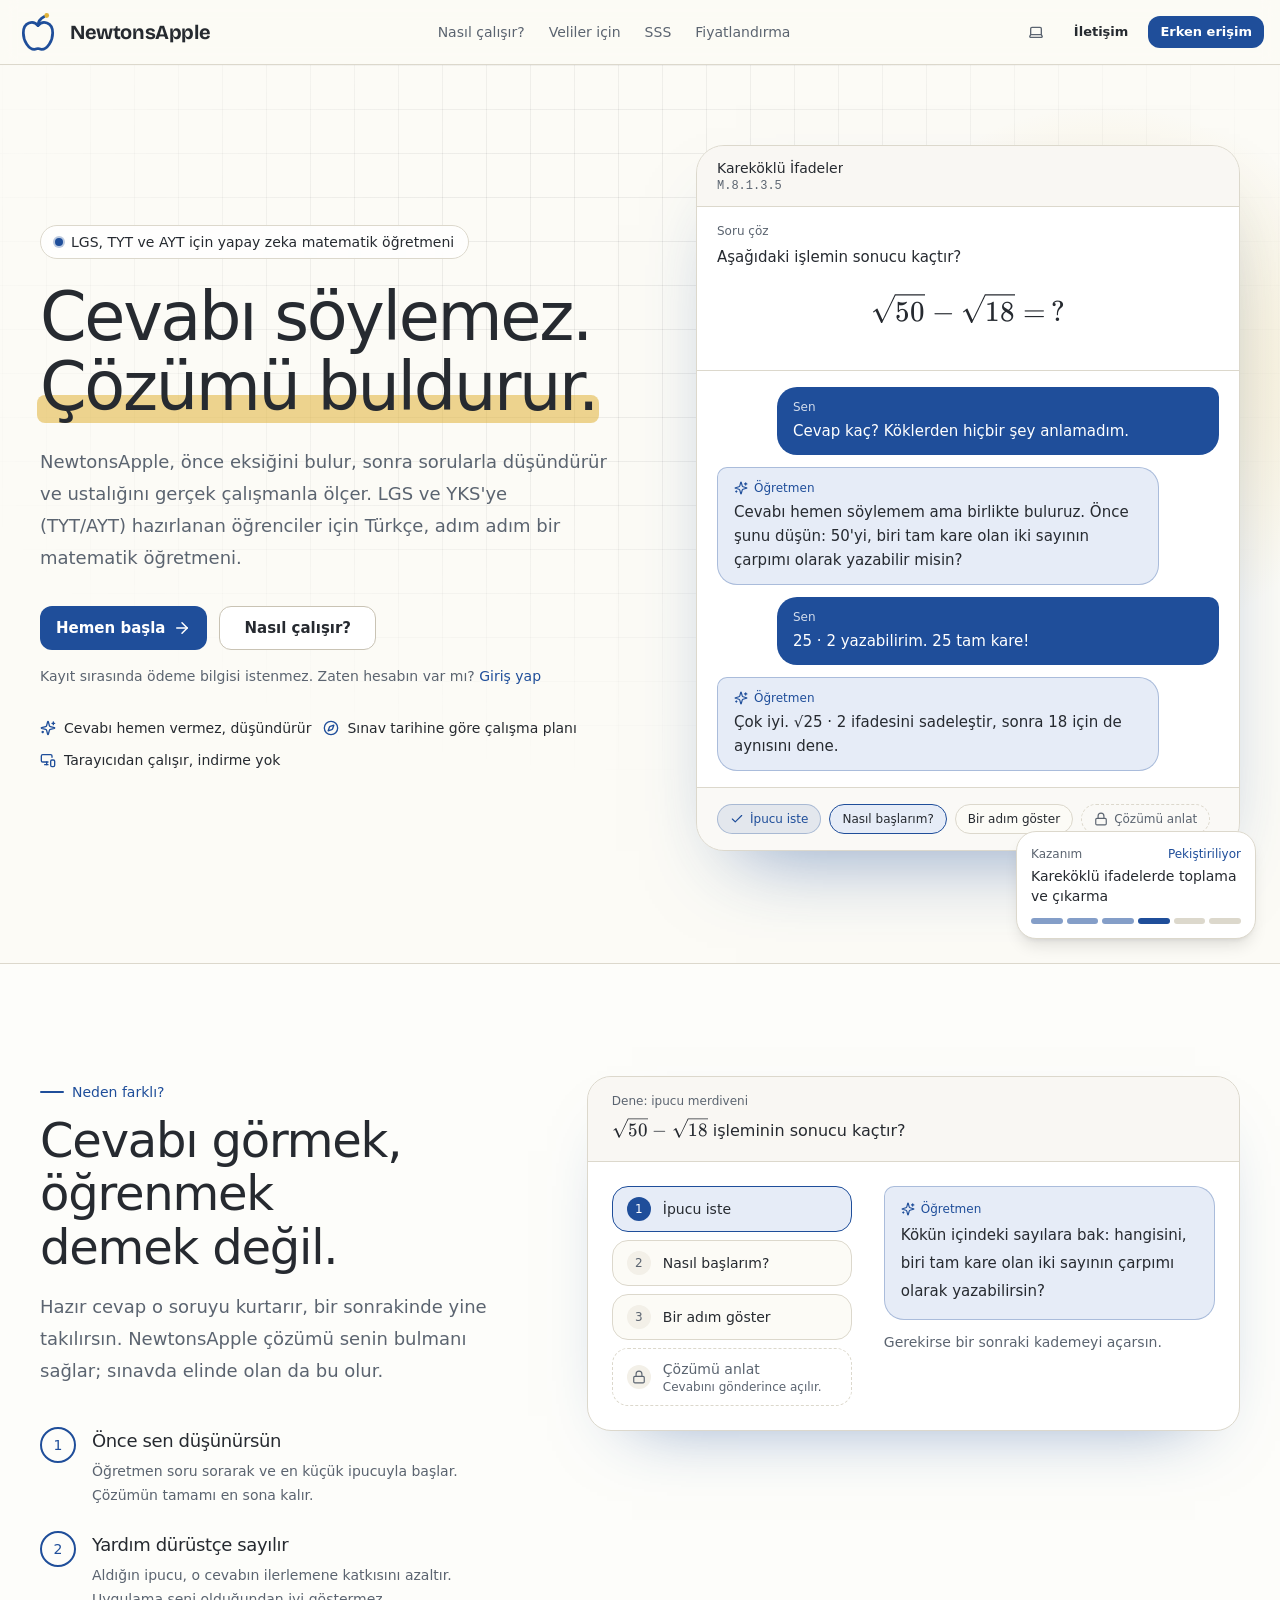
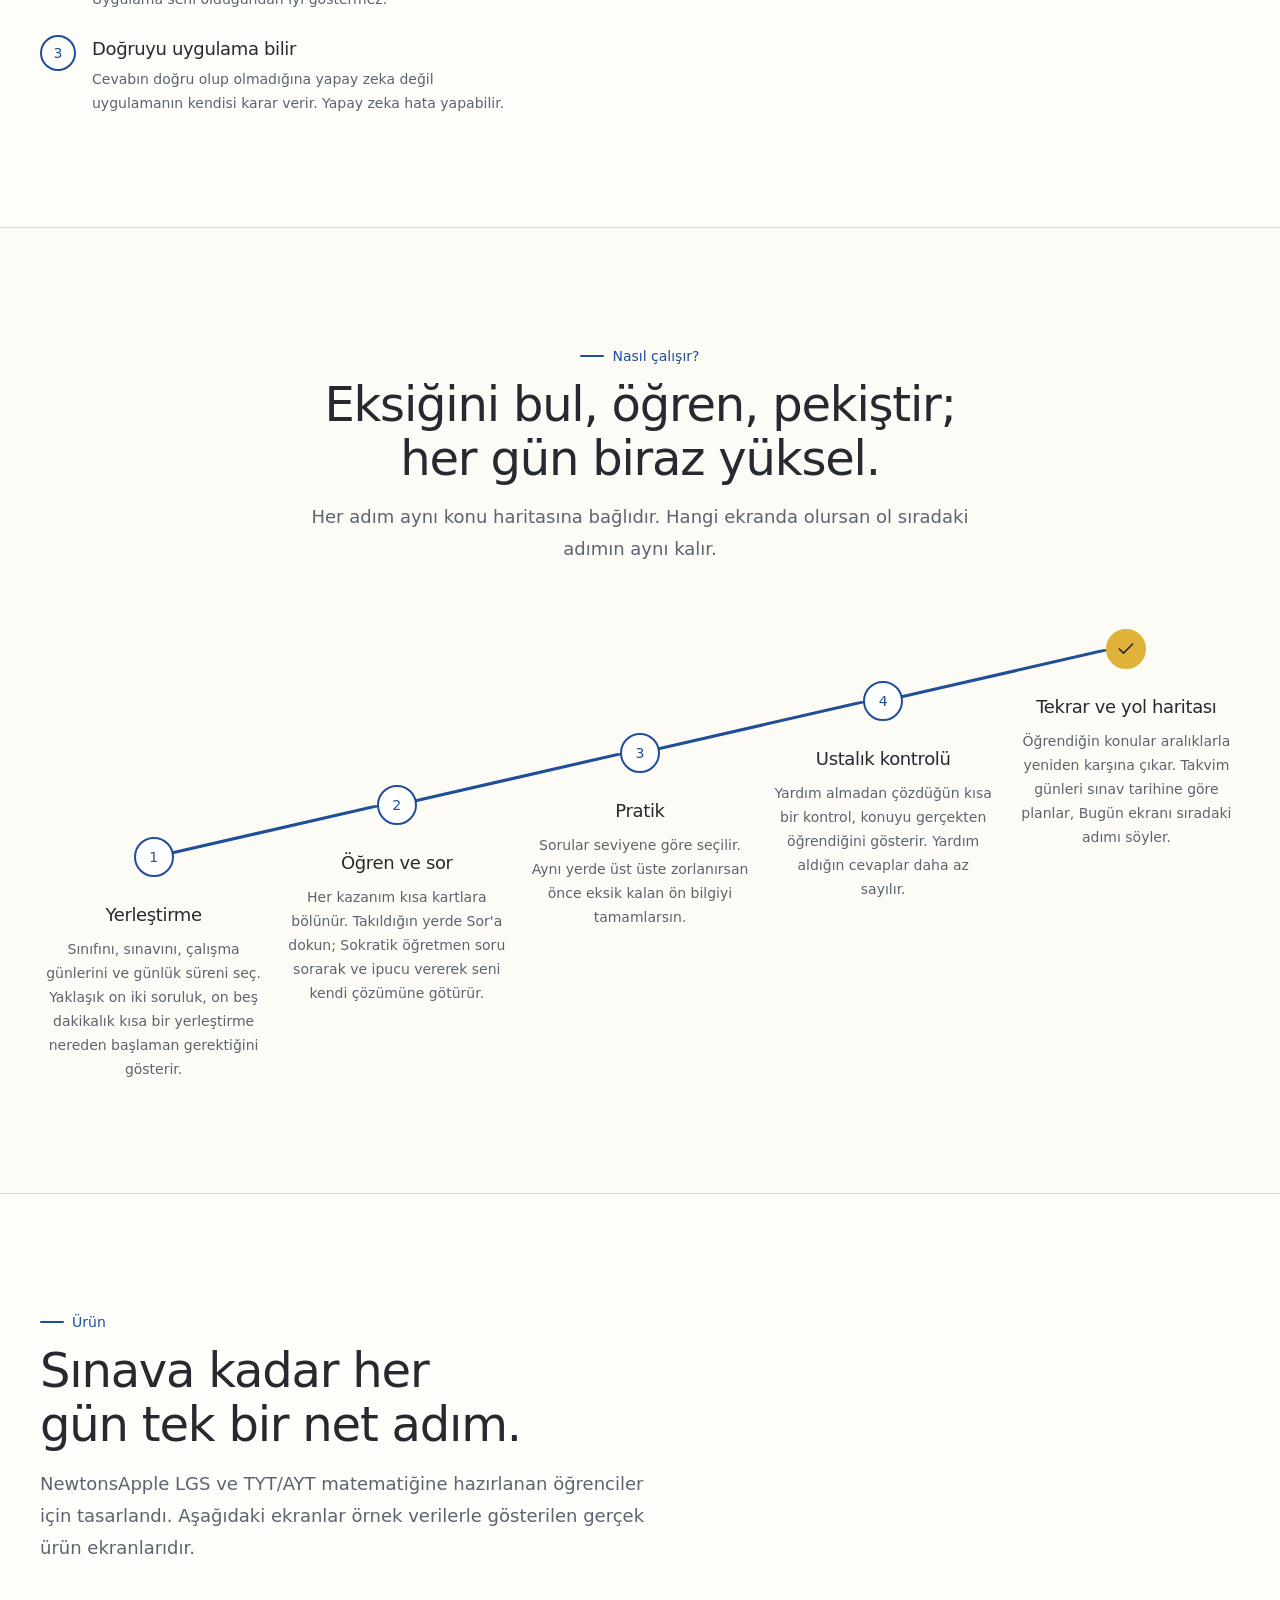
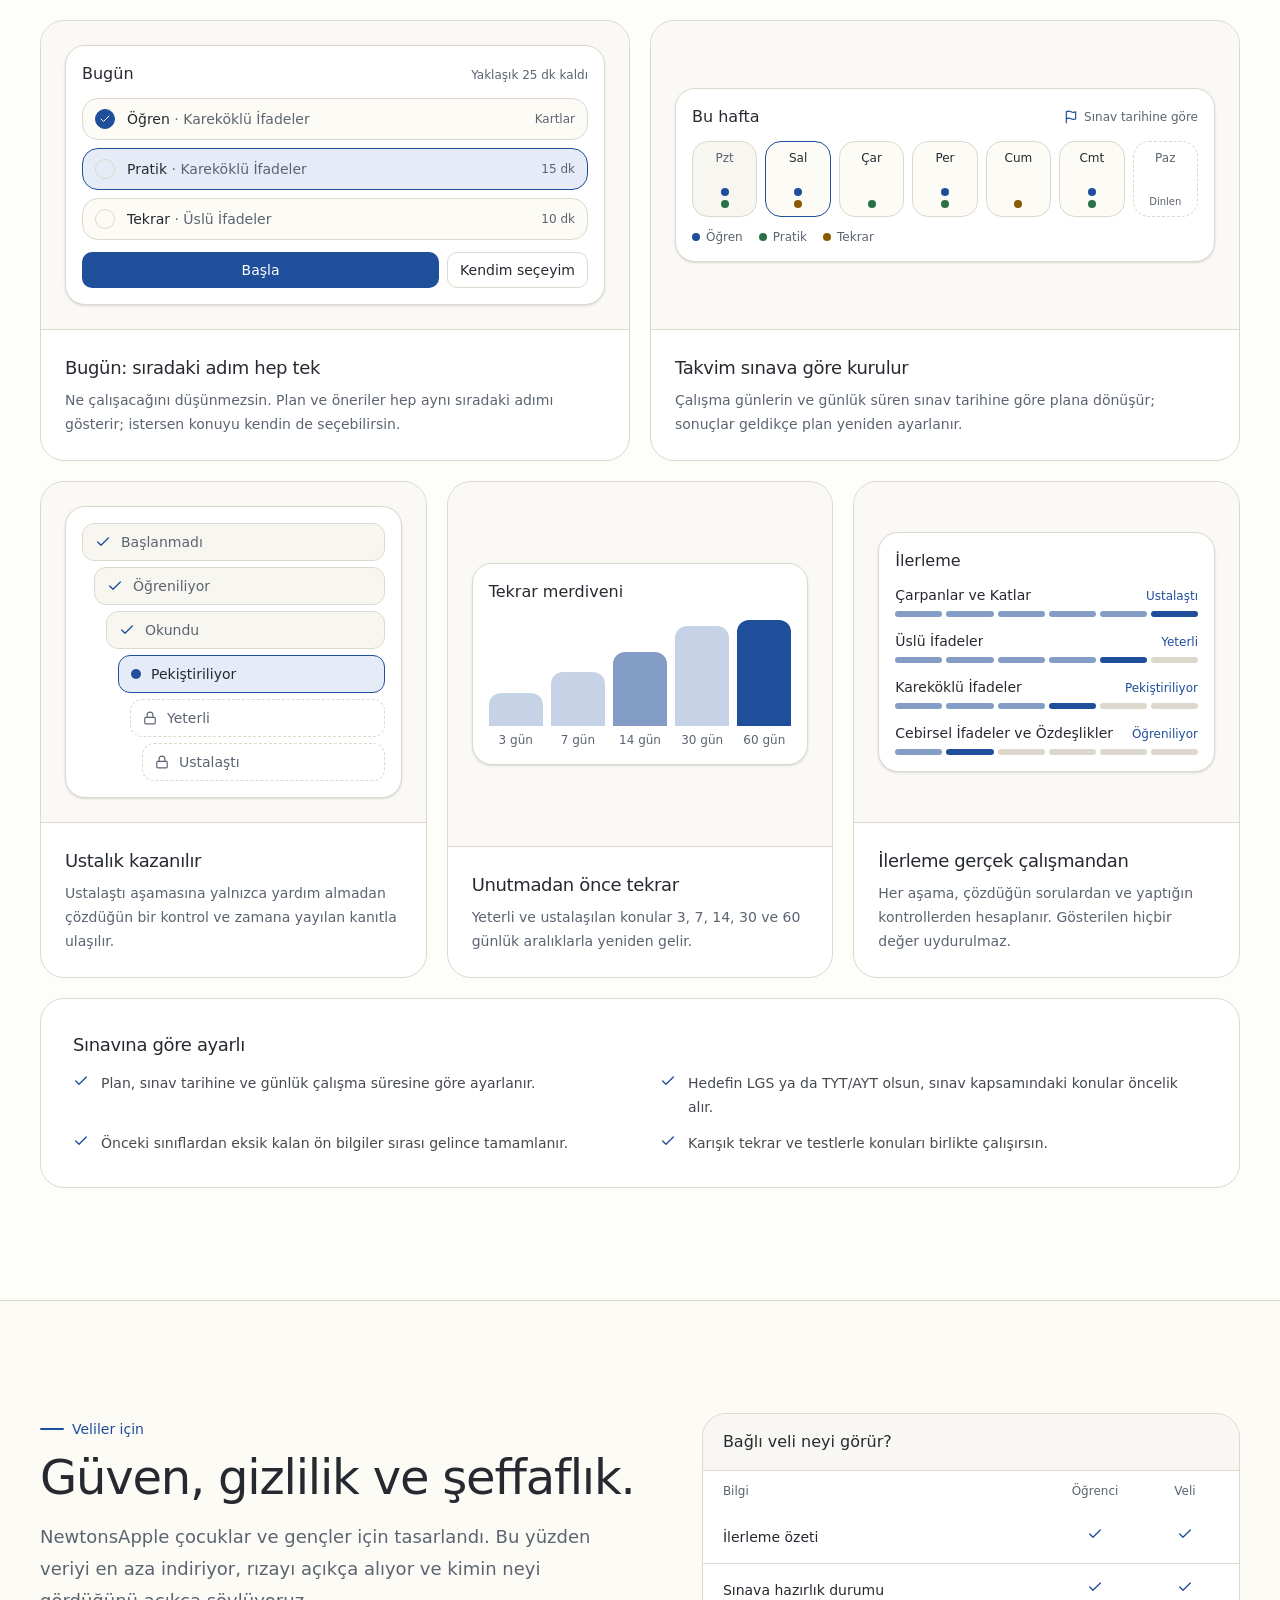
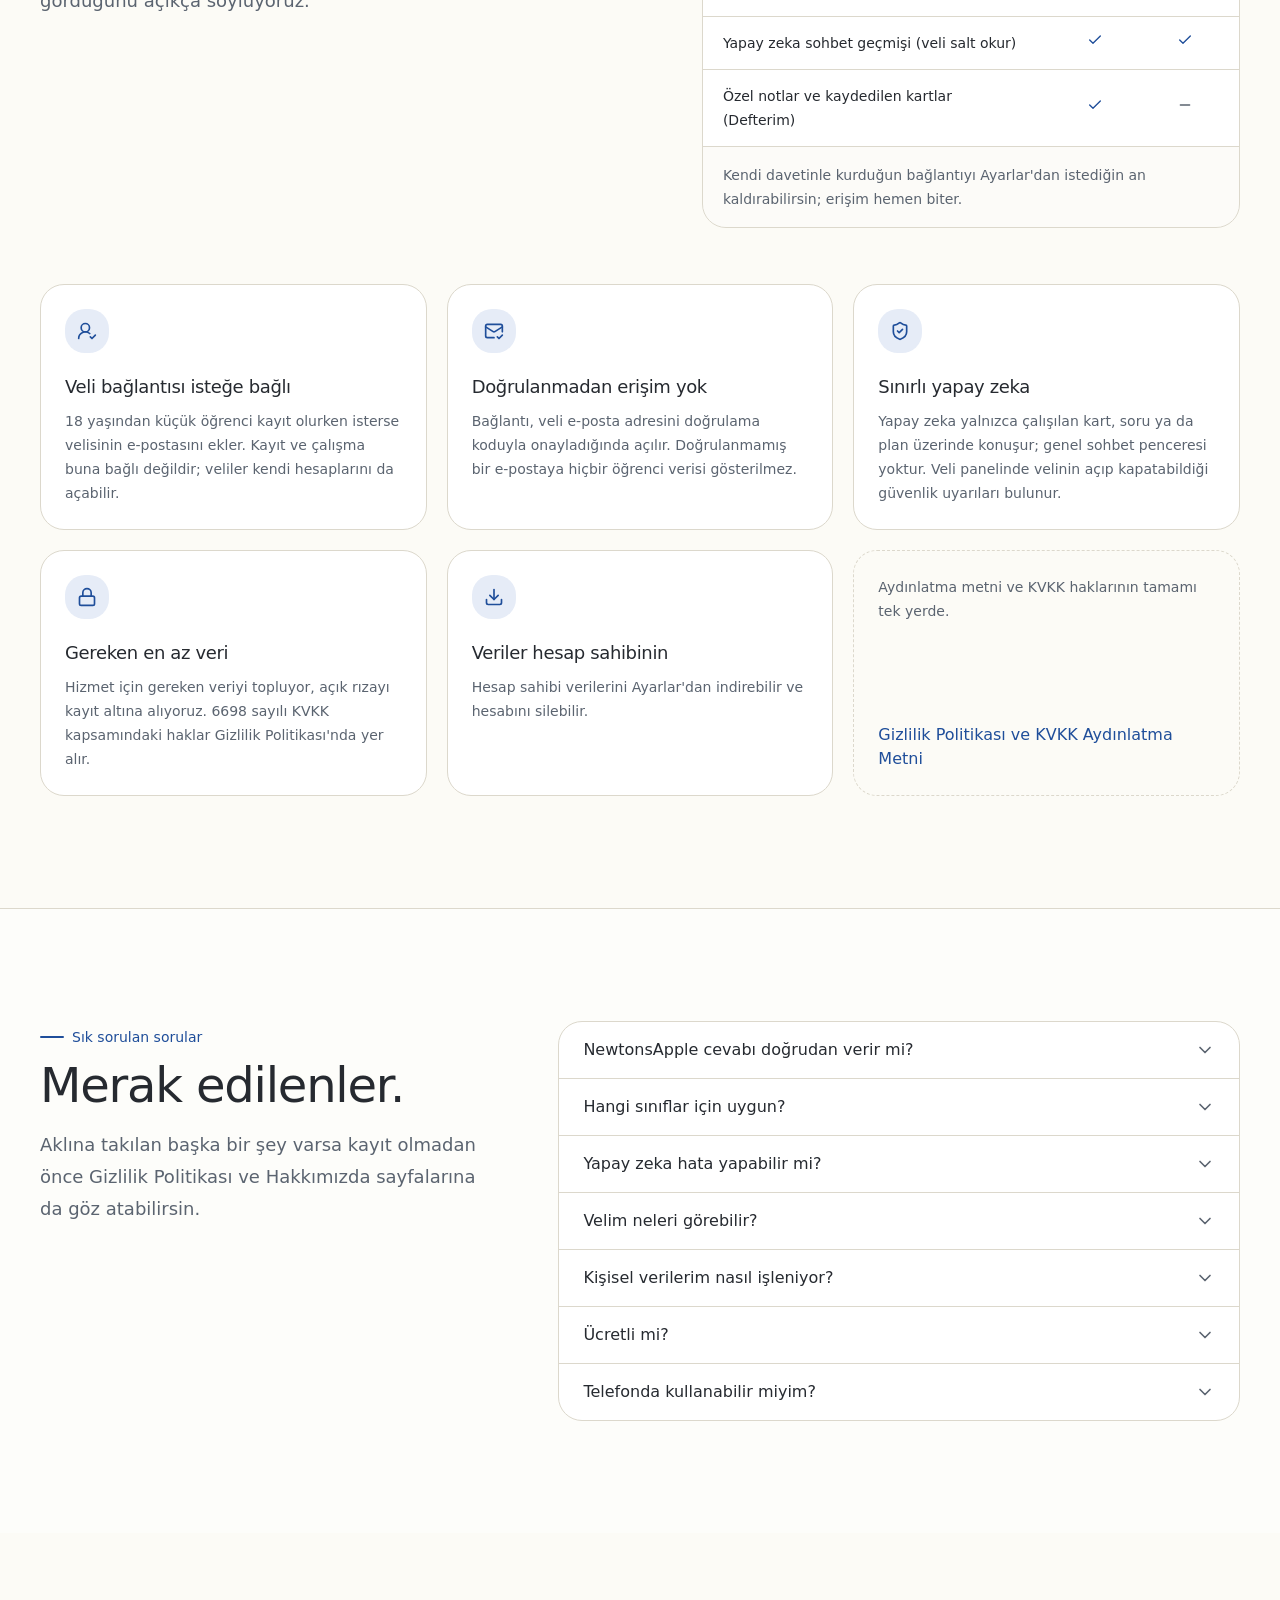
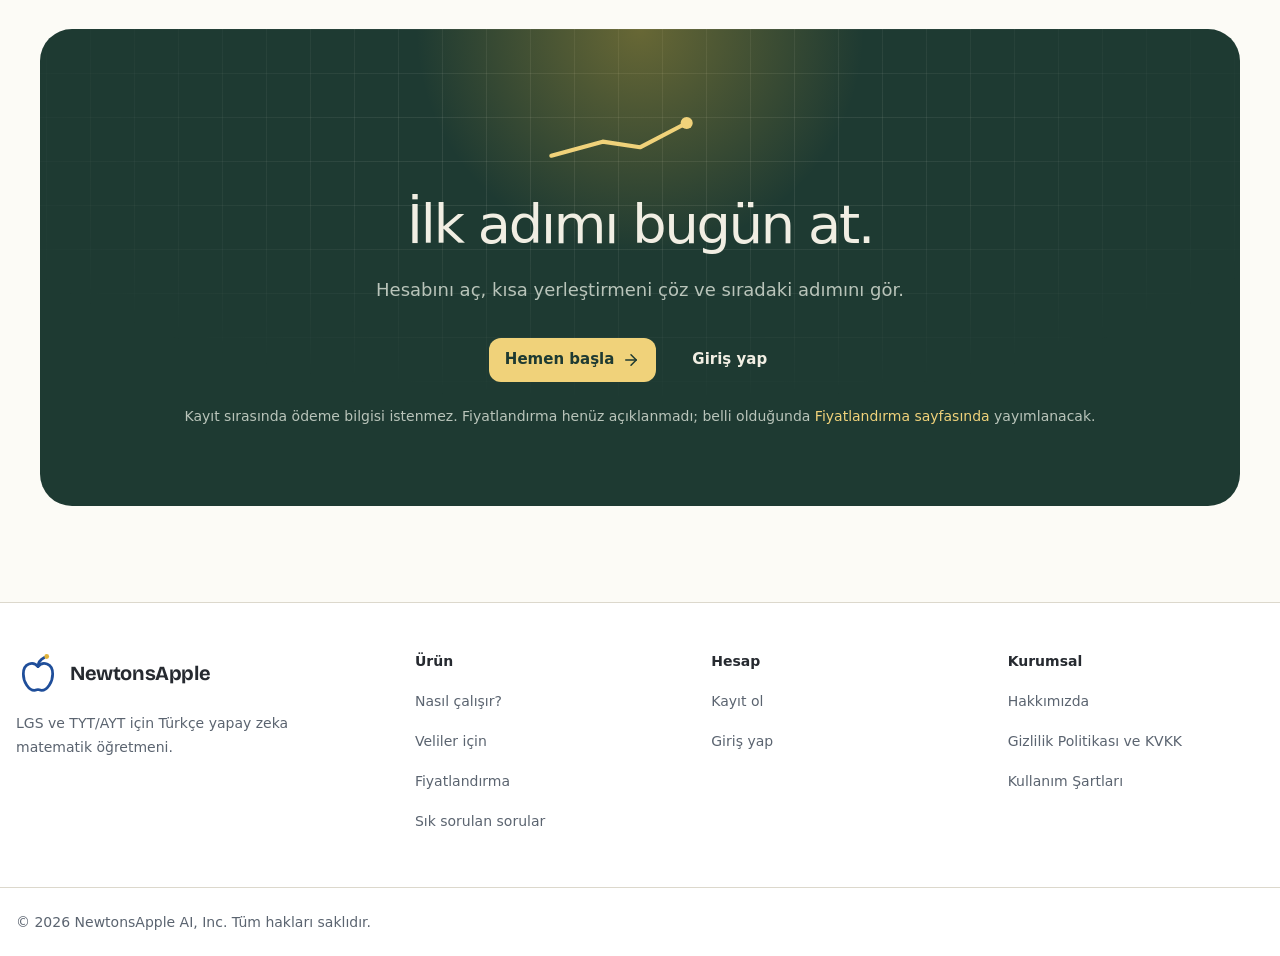
==== commit ee5fa171: "Re-export the marketing site: newtonsapple.ai contact e-mails, NewtonsApple AI, Inc. footer, no circ" ====
--- a/index.html
+++ b/index.html
@@ -1,4 +1,4 @@
-<!DOCTYPE html><html lang="tr"><head><meta charSet="utf-8"/><meta name="viewport" content="width=device-width, initial-scale=1"/><link rel="preload" href="/_next/static/media/db22fddfbb78074e-s.p.ttf" as="font" crossorigin="" type="font/ttf"/><link rel="preload" as="image" href="/brand/newtonsapple-mark-48-light.svg"/><link rel="preload" as="image" href="/brand/newtonsapple-mark-48-dark.svg"/><link rel="stylesheet" href="/_next/static/css/81a812dd21aa880f.css" data-precedence="next"/><link rel="stylesheet" href="/_next/static/css/0d2b4f0b61526d96.css" data-precedence="next"/><link rel="stylesheet" href="/_next/static/css/a2d2ae3b76e6a5b6.css" data-precedence="next"/><link rel="stylesheet" href="/_next/static/css/169b181cfaa41615.css" data-precedence="next"/><link rel="preload" as="script" fetchPriority="low" href="/_next/static/chunks/webpack-728be4b7555d1451.js"/><script src="/_next/static/chunks/87c73c54-6890e5aad4d9e16a.js" async=""></script><script src="/_next/static/chunks/3812-b7c3de27d8807720.js" async=""></script><script src="/_next/static/chunks/main-app-588de1a147025524.js" async=""></script><script src="/_next/static/chunks/6888-ffbe6ac79718a079.js" async=""></script><script src="/_next/static/chunks/app/layout-44832465721d32c3.js" async=""></script><script src="/_next/static/chunks/3357-b3cbda04c069fb0e.js" async=""></script><script src="/_next/static/chunks/app/error-a186a414dda4c930.js" async=""></script><script src="/_next/static/chunks/5587-a8dc538170243aab.js" async=""></script><script src="/_next/static/chunks/7852-aa27ecd9e6927b11.js" async=""></script><script src="/_next/static/chunks/4640-d22d335fa0404708.js" async=""></script><script src="/_next/static/chunks/63-bbafee4bbda9a7f0.js" async=""></script><script src="/_next/static/chunks/8249-e69a7f897584a5b1.js" async=""></script><script src="/_next/static/chunks/6026-3a80daace09d479d.js" async=""></script><script src="/_next/static/chunks/2925-9ce377e41d64d8c5.js" async=""></script><script src="/_next/static/chunks/7967-e33d5d3a0ee5052d.js" async=""></script><script src="/_next/static/chunks/6973-62ff5f0abc1090b9.js" async=""></script><script src="/_next/static/chunks/app/(marketing)/layout-278e00ffaea057e9.js" async=""></script><script src="/_next/static/chunks/app/(marketing)/page-5c78254dd8b7958b.js" async=""></script><script src="/_next/static/chunks/app/global-error-5b9c02df2c4c7100.js" async=""></script><title>NewtonsApple - LGS ve TYT/AYT için yapay zekâ matematik öğretmeni</title><meta name="description" content="Türkçe yapay zekâ matematik öğretmeni. LGS ve TYT/AYT için; kısa bir yerleştirme, kazanım kartları, sana göre pratik ve cevabı vermek yerine düşündüren adım adım ipuçları."/><meta name="application-name" content="NewtonsApple"/><link rel="manifest" href="/site.webmanifest"/><meta name="robots" content="index, follow"/><link rel="canonical" href="https://newtonsapple.ai"/><meta property="og:title" content="NewtonsApple - LGS ve TYT/AYT için yapay zekâ matematik öğretmeni"/><meta property="og:description" content="Türkçe yapay zekâ matematik öğretmeni. LGS ve TYT/AYT için; kısa bir yerleştirme, kazanım kartları, sana göre pratik ve cevabı vermek yerine düşündüren adım adım ipuçları."/><meta property="og:url" content="https://newtonsapple.ai"/><meta property="og:site_name" content="NewtonsApple"/><meta property="og:locale" content="tr_TR"/><meta property="og:image" content="https://newtonsapple.ai/opengraph-image-pwu6ef.png?ca1fd759e7485d25"/><meta property="og:image:type" content="image/png"/><meta property="og:image:width" content="1200"/><meta property="og:image:height" content="630"/><meta property="og:image:alt" content="NewtonsApple: Matematiği ezberleme, adım adım anla. LGS ve TYT/AYT için yapay zekâ matematik öğretmeni."/><meta property="og:type" content="website"/><meta name="twitter:card" content="summary_large_image"/><meta name="twitter:title" content="NewtonsApple - LGS ve TYT/AYT için yapay zekâ matematik öğretmeni"/><meta name="twitter:description" content="Türkçe yapay zekâ matematik öğretmeni. LGS ve TYT/AYT için; kısa bir yerleştirme, kazanım kartları, sana göre pratik ve cevabı vermek yerine düşündüren adım adım ipuçları."/><meta name="twitter:image" content="https://newtonsapple.ai/opengraph-image-pwu6ef.png?ca1fd759e7485d25"/><meta name="twitter:image:alt" content="NewtonsApple: Matematiği ezberleme, adım adım anla. LGS ve TYT/AYT için yapay zekâ matematik öğretmeni."/><meta name="twitter:image:type" content="image/png"/><meta name="twitter:image:width" content="1200"/><meta name="twitter:image:height" content="630"/><link rel="icon" href="/favicon.svg" type="image/svg+xml"/><link rel="icon" href="/favicon.ico" sizes="any"/><link rel="apple-touch-icon" href="/apple-touch-icon.png"/><meta name="next-size-adjust" content=""/><script src="/_next/static/chunks/polyfills-42372ed130431b0a.js" noModule=""></script></head><body class="__variable_44875e __variable_e599c3 antialiased"><div hidden=""><!--$--><!--/$--></div><script>((a,b,c,d,e,f,g,h)=>{let i=document.documentElement,j=["light","dark"];function k(b){var c;(Array.isArray(a)?a:[a]).forEach(a=>{let c="class"===a,d=c&&f?e.map(a=>f[a]||a):e;c?(i.classList.remove(...d),i.classList.add(f&&f[b]?f[b]:b)):i.setAttribute(a,b)}),c=b,h&&j.includes(c)&&(i.style.colorScheme=c)}if(d)k(d);else try{let a=localStorage.getItem(b)||c,d=g&&"system"===a?window.matchMedia("(prefers-color-scheme: dark)").matches?"dark":"light":a;k(d)}catch(a){}})("class","theme","system",null,["light","dark"],null,true,true)</script><a href="#icerik" class="sr-only focus:not-sr-only focus:fixed focus:left-4 focus:top-4 focus:z-[60] focus:rounded-md focus:bg-primary focus:px-4 focus:py-3 focus:text-primary-foreground">İçeriğe geç</a><header class="sticky top-0 z-50 w-full border-b bg-background/85 backdrop-blur supports-[backdrop-filter]:bg-background/70"><div class="container mx-auto px-4 flex h-16 items-center justify-between"><a aria-label="NewtonsApple ana sayfa" class="flex h-11 items-center xl:h-10" href="/"><span class="inline-flex shrink-0 items-center gap-2.5 h-11"><span class="relative block shrink-0 size-11" aria-hidden="true"><img alt="" decoding="async" data-nimg="fill" class="object-contain dark:hidden" style="position:absolute;height:100%;width:100%;left:0;top:0;right:0;bottom:0;color:transparent" src="/brand/newtonsapple-mark-48-light.svg"/><img alt="" aria-hidden="true" decoding="async" data-nimg="fill" class="hidden object-contain dark:block" style="position:absolute;height:100%;width:100%;left:0;top:0;right:0;bottom:0;color:transparent" src="/brand/newtonsapple-mark-48-dark.svg"/></span><span class="whitespace-nowrap font-display font-bold tracking-[-0.02em] text-ink text-xl">NewtonsApple</span></span></a><nav aria-label="Ana menü" class="hidden lg:flex items-center gap-6 text-sm font-medium"><a class="text-muted-foreground transition-colors hover:text-foreground" href="/#nasil-calisir">Nasıl çalışır?</a><a class="text-muted-foreground transition-colors hover:text-foreground" href="/#veliler">Veliler için</a><a class="text-muted-foreground transition-colors hover:text-foreground" href="/#sss">SSS</a><a class="text-muted-foreground transition-colors hover:text-foreground" href="/pricing">Fiyatlandırma</a></nav><div class="flex items-center gap-2"><button data-slot="dropdown-menu-trigger" data-variant="ghost" data-size="sm" class="inline-flex shrink-0 items-center justify-center whitespace-nowrap rounded-lg font-semibold transition-[color,background-color,border-color,box-shadow,opacity] motion-reduce:transition-none disabled:pointer-events-none disabled:opacity-50 [&amp;_svg]:pointer-events-none [&amp;_svg]:shrink-0 outline-none focus-visible:ring-2 focus-visible:ring-ring focus-visible:ring-offset-2 focus-visible:ring-offset-background aria-invalid:border-warn aria-invalid:ring-2 aria-invalid:ring-warn/30 hover:bg-core-soft h-11 min-w-11 px-3 text-[13px] has-[&gt;svg]:px-2.5 xl:h-8 xl:min-w-0 [&amp;_svg:not([class*=&#x27;size-&#x27;])]:size-4 gap-2 text-ink-2 hover:text-ink" aria-label="Tema seç" title="Tema seç" type="button" id="radix-_R_t9fdb_" aria-haspopup="menu" aria-expanded="false" data-state="closed"><svg xmlns="http://www.w3.org/2000/svg" width="24" height="24" viewBox="0 0 24 24" fill="none" stroke="currentColor" stroke-width="2" stroke-linecap="round" stroke-linejoin="round" class="lucide lucide-laptop size-4 opacity-0"><path d="M20 16V7a2 2 0 0 0-2-2H6a2 2 0 0 0-2 2v9m16 0H4m16 0 1.28 2.55a1 1 0 0 1-.9 1.45H3.62a1 1 0 0 1-.9-1.45L4 16"></path></svg><span class="hidden 2xl:inline">Tema</span></button><div class="hidden lg:flex items-center gap-2"><a data-slot="button" data-variant="ghost" data-size="sm" class="inline-flex shrink-0 items-center justify-center whitespace-nowrap rounded-lg font-semibold transition-[color,background-color,border-color,box-shadow,opacity] motion-reduce:transition-none disabled:pointer-events-none disabled:opacity-50 [&amp;_svg]:pointer-events-none [&amp;_svg]:shrink-0 outline-none focus-visible:ring-2 focus-visible:ring-ring focus-visible:ring-offset-2 focus-visible:ring-offset-background aria-invalid:border-warn aria-invalid:ring-2 aria-invalid:ring-warn/30 hover:bg-core-soft hover:text-ink h-11 min-w-11 gap-1.5 px-3 text-[13px] has-[&gt;svg]:px-2.5 xl:h-8 xl:min-w-0 [&amp;_svg:not([class*=&#x27;size-&#x27;])]:size-4 text-foreground" href="mailto:info@newtonsapple.ai?subject=NewtonsApple%20erken%20eri%C5%9Fim">İletişim</a><a data-slot="button" data-variant="default" data-size="sm" class="inline-flex shrink-0 items-center justify-center whitespace-nowrap rounded-lg font-semibold transition-[color,background-color,border-color,box-shadow,opacity] motion-reduce:transition-none disabled:pointer-events-none disabled:opacity-50 [&amp;_svg]:pointer-events-none [&amp;_svg]:shrink-0 outline-none focus-visible:ring-2 focus-visible:ring-ring focus-visible:ring-offset-2 focus-visible:ring-offset-background aria-invalid:border-warn aria-invalid:ring-2 aria-invalid:ring-warn/30 bg-core text-core-ink hover:bg-core/90 h-11 min-w-11 gap-1.5 px-3 text-[13px] has-[&gt;svg]:px-2.5 xl:h-8 xl:min-w-0 [&amp;_svg:not([class*=&#x27;size-&#x27;])]:size-4" href="mailto:info@newtonsapple.ai?subject=NewtonsApple%20erken%20eri%C5%9Fim">Erken erişim</a></div><button data-slot="sheet-trigger" data-variant="ghost" data-size="icon-sm" class="inline-flex shrink-0 items-center justify-center gap-2 whitespace-nowrap rounded-lg font-semibold transition-[color,background-color,border-color,box-shadow,opacity] motion-reduce:transition-none disabled:pointer-events-none disabled:opacity-50 [&amp;_svg]:pointer-events-none [&amp;_svg]:shrink-0 outline-none focus-visible:ring-2 focus-visible:ring-ring focus-visible:ring-offset-2 focus-visible:ring-offset-background aria-invalid:border-warn aria-invalid:ring-2 aria-invalid:ring-warn/30 hover:bg-core-soft hover:text-ink size-11 text-[13px] xl:size-8 [&amp;_svg:not([class*=&#x27;size-&#x27;])]:size-4 lg:hidden" aria-label="Menüyü aç" type="button" aria-haspopup="dialog" aria-expanded="false" aria-controls="radix-_R_1t9fdb_" data-state="closed"><svg xmlns="http://www.w3.org/2000/svg" width="24" height="24" viewBox="0 0 24 24" fill="none" stroke="currentColor" stroke-width="2" stroke-linecap="round" stroke-linejoin="round" class="lucide lucide-menu h-5 w-5"><line x1="4" x2="20" y1="12" y2="12"></line><line x1="4" x2="20" y1="6" y2="6"></line><line x1="4" x2="20" y1="18" y2="18"></line></svg></button></div></div></header><div id="icerik" tabindex="-1" class="outline-none"><main class="lp-root bg-background"><script type="application/ld+json">{"@context":"https://schema.org","@graph":[{"@type":"Organization","name":"NewtonsApple","url":"https://newtonsapple.ai"},{"@type":"WebSite","name":"NewtonsApple","url":"https://newtonsapple.ai","inLanguage":"tr-TR"},{"@type":"FAQPage","mainEntity":[{"@type":"Question","name":"NewtonsApple cevabı doğrudan verir mi?","acceptedAnswer":{"@type":"Answer","text":"Hemen vermez. Yapay zekâ öğretmen önce sana soru sorar ve adım adım ipucu verir; amaç, çözüme kendi düşüncenle ulaşman. Cevabını verdikten sonra çözümün tamamını görebilirsin; cevaplamadan önce aldığın yardım o sorunun ilerlemene katkısını azaltır."}},{"@type":"Question","name":"Hangi sınıflar için uygun?","acceptedAnswer":{"@type":"Answer","text":"5-12. sınıf matematik konuları için kartlar ve sorular var. LGS ve TYT/AYT matematiğine hazırlanırken yerleştirme, plan ve tekrarlar sınav hedefine göre ayarlanır."}},{"@type":"Question","name":"Yapay zekâ hata yapabilir mi?","acceptedAnswer":{"@type":"Answer","text":"Evet, yapay zekâ hata yapabilir. Bu yüzden cevabının doğru olup olmadığına yapay zekâ değil uygulamanın kendisi karar verir. Yapay zekâ yalnızca çalıştığın kart, soru ya da plan üzerinde konuşur; genel bir sohbet penceresi yoktur."}},{"@type":"Question","name":"Velim neleri görebilir?","acceptedAnswer":{"@type":"Answer","text":"Veli bağlantısı isteğe bağlıdır: 18 yaşından küçük öğrenci kayıt olurken isterse velisinin e-postasını ekler. Bağlantı, veli kendi e-posta adresini doğrulama koduyla onayladığında açılır. Bağlı veli ilerleme özetini, sınava hazırlık durumunu ve yapay zekâ sohbet geçmişini görebilir. Kendi davetinle kurduğun bağlantıyı Ayarlar'dan istediğin an kaldırabilirsin."}},{"@type":"Question","name":"Kişisel verilerim nasıl işleniyor?","acceptedAnswer":{"@type":"Answer","text":"Hizmet için gereken en az veriyi topluyoruz ve 6698 sayılı KVKK kapsamındaki haklarını Gizlilik Politikası'nda anlatıyoruz. Hesabının verilerini Ayarlar'dan indirebilir, hesabını silebilirsin."}},{"@type":"Question","name":"Ücretli mi?","acceptedAnswer":{"@type":"Answer","text":"Fiyatlandırma henüz açıklanmadı. Planlar belli olduğunda Fiyatlandırma sayfasında yayımlanacak. Kayıt sırasında ödeme bilgisi istenmez."}},{"@type":"Question","name":"Telefonda kullanabilir miyim?","acceptedAnswer":{"@type":"Answer","text":"Evet. NewtonsApple telefon, tablet ve bilgisayarda tarayıcıdan çalışır; ayrıca uygulama indirmen gerekmez."}}]}]}</script><section aria-labelledby="hero-baslik" class="relative isolate overflow-hidden"><div aria-hidden="true" class="lp-grid absolute inset-0 -z-10"></div><div aria-hidden="true" class="lp-glow absolute -right-24 top-10 -z-10 size-[34rem] rounded-full opacity-80"></div><div class="mx-auto w-full max-w-[84rem] px-4 sm:px-6 lg:px-10 grid items-center gap-14 pb-20 pt-10 sm:pt-14 lg:grid-cols-[1.02fr_1fr] lg:gap-12 lg:pb-28 lg:pt-20"><div class="text-center lg:text-left"><p class="inline-flex items-center gap-2 rounded-full border bg-card/80 px-3.5 py-1.5 text-sm font-medium text-foreground backdrop-blur"><span aria-hidden="true" class="size-2 rounded-full bg-core ring-2 ring-core/30"></span>LGS, TYT ve AYT için yapay zekâ matematik öğretmeni</p><h1 id="hero-baslik" class="mt-6 text-balance text-[clamp(2.2rem,1.3rem+3.6vw,4.25rem)] font-medium leading-[1.04] tracking-[-0.035em] text-foreground">Cevabı söylemez.<br/><span class="lp-mark">Çözümü buldurur.</span></h1><p class="mx-auto mt-6 max-w-xl text-pretty text-lg leading-8 text-muted-foreground lg:mx-0">NewtonsApple, önce eksiğini bulur, sonra sorularla düşündürür ve ustalığını gerçek çalışmanla ölçer. LGS ve YKS&#x27;ye (TYT/AYT) hazırlanan öğrenciler için Türkçe, adım adım bir matematik öğretmeni.</p><div class="mt-8 flex flex-col gap-3 sm:flex-row sm:justify-center lg:justify-start"><a data-slot="button" data-variant="default" data-size="lg" class="inline-flex shrink-0 items-center justify-center gap-2 whitespace-nowrap rounded-lg font-semibold transition-[color,background-color,border-color,box-shadow,opacity] motion-reduce:transition-none disabled:pointer-events-none disabled:opacity-50 [&amp;_svg]:pointer-events-none [&amp;_svg]:shrink-0 [&amp;_svg:not([class*=&#x27;size-&#x27;])]:size-[18px] outline-none focus-visible:ring-2 focus-visible:ring-ring focus-visible:ring-offset-2 focus-visible:ring-offset-background aria-invalid:border-warn aria-invalid:ring-2 aria-invalid:ring-warn/30 bg-core text-core-ink hover:bg-core/90 px-6 text-[15px] has-[&gt;svg]:px-4 h-12 xl:h-11 w-full sm:w-auto" href="mailto:info@newtonsapple.ai?subject=NewtonsApple%20erken%20eri%C5%9Fim">Hemen başla<svg xmlns="http://www.w3.org/2000/svg" width="24" height="24" viewBox="0 0 24 24" fill="none" stroke="currentColor" stroke-width="2" stroke-linecap="round" stroke-linejoin="round" class="lucide lucide-arrow-right" aria-hidden="true"><path d="M5 12h14"></path><path d="m12 5 7 7-7 7"></path></svg></a><a data-slot="button" data-variant="outline" data-size="lg" class="inline-flex shrink-0 items-center justify-center gap-2 whitespace-nowrap rounded-lg font-semibold transition-[color,background-color,border-color,box-shadow,opacity] motion-reduce:transition-none disabled:pointer-events-none disabled:opacity-50 [&amp;_svg]:pointer-events-none [&amp;_svg]:shrink-0 [&amp;_svg:not([class*=&#x27;size-&#x27;])]:size-[18px] outline-none focus-visible:ring-2 focus-visible:ring-ring focus-visible:ring-offset-2 focus-visible:ring-offset-background aria-invalid:border-warn aria-invalid:ring-2 aria-invalid:ring-warn/30 border border-line-2 bg-surface text-ink hover:bg-core-soft h-11 px-6 text-[15px] has-[&gt;svg]:px-4 w-full sm:w-auto" href="#nasil-calisir">Nasıl çalışır?</a></div><p class="mt-4 text-sm text-muted-foreground">Kayıt sırasında ödeme bilgisi istenmez. Zaten hesabın var mı?<!-- --> <a class="inline-flex min-h-11 items-center font-medium text-primary underline-offset-4 hover:underline xl:min-h-0" href="mailto:info@newtonsapple.ai?subject=NewtonsApple%20erken%20eri%C5%9Fim">Giriş yap</a></p><ul class="mt-8 flex flex-col items-center gap-3 text-sm text-foreground sm:flex-row sm:flex-wrap sm:justify-center lg:justify-start"><li class="inline-flex items-center gap-2"><svg xmlns="http://www.w3.org/2000/svg" width="24" height="24" viewBox="0 0 24 24" fill="none" stroke="currentColor" stroke-width="2" stroke-linecap="round" stroke-linejoin="round" class="lucide lucide-sparkles size-4 text-primary" aria-hidden="true"><path d="M9.937 15.5A2 2 0 0 0 8.5 14.063l-6.135-1.582a.5.5 0 0 1 0-.962L8.5 9.936A2 2 0 0 0 9.937 8.5l1.582-6.135a.5.5 0 0 1 .963 0L14.063 8.5A2 2 0 0 0 15.5 9.937l6.135 1.581a.5.5 0 0 1 0 .964L15.5 14.063a2 2 0 0 0-1.437 1.437l-1.582 6.135a.5.5 0 0 1-.963 0z"></path><path d="M20 3v4"></path><path d="M22 5h-4"></path><path d="M4 17v2"></path><path d="M5 18H3"></path></svg>Cevabı hemen vermez, düşündürür</li><li class="inline-flex items-center gap-2"><svg xmlns="http://www.w3.org/2000/svg" width="24" height="24" viewBox="0 0 24 24" fill="none" stroke="currentColor" stroke-width="2" stroke-linecap="round" stroke-linejoin="round" class="lucide lucide-compass size-4 text-primary" aria-hidden="true"><path d="m16.24 7.76-1.804 5.411a2 2 0 0 1-1.265 1.265L7.76 16.24l1.804-5.411a2 2 0 0 1 1.265-1.265z"></path><circle cx="12" cy="12" r="10"></circle></svg>Sınav tarihine göre çalışma planı</li><li class="inline-flex items-center gap-2"><svg xmlns="http://www.w3.org/2000/svg" width="24" height="24" viewBox="0 0 24 24" fill="none" stroke="currentColor" stroke-width="2" stroke-linecap="round" stroke-linejoin="round" class="lucide lucide-monitor-smartphone size-4 text-primary" aria-hidden="true"><path d="M18 8V6a2 2 0 0 0-2-2H4a2 2 0 0 0-2 2v7a2 2 0 0 0 2 2h8"></path><path d="M10 19v-3.96 3.15"></path><path d="M7 19h5"></path><rect width="6" height="10" x="16" y="12" rx="2"></rect></svg>Tarayıcıdan çalışır, indirme yok</li></ul></div><figure class="relative mx-auto w-full max-w-[34rem] lg:mr-0"><figcaption class="sr-only">Örnek: Sokratik yapay zekâ öğretmen kareköklü bir soruda öğrenciye cevabı vermek yerine soru sorarak yol gösteriyor.</figcaption><div aria-hidden="true" class="lp-float absolute -bottom-[5.5rem] -right-4 z-10 hidden w-60 rounded-2xl border bg-card p-3.5 text-card-foreground shadow-lg [animation-delay:-3s] xl:block"><div class="flex items-center justify-between text-xs"><span class="font-medium text-muted-foreground">Kazanım</span><span class="font-medium text-primary">Pekiştiriliyor</span></div><p class="mt-1 text-sm font-medium leading-5">Kareköklü ifadelerde toplama ve çıkarma</p><span role="img" aria-label="Aşama: Pekiştiriliyor" class="flex items-center gap-1 mt-3"><span aria-hidden="true" class="h-1.5 flex-1 rounded-full bg-core/55"></span><span aria-hidden="true" class="h-1.5 flex-1 rounded-full bg-core/55"></span><span aria-hidden="true" class="h-1.5 flex-1 rounded-full bg-core/55"></span><span aria-hidden="true" class="h-1.5 flex-1 rounded-full bg-core"></span><span aria-hidden="true" class="h-1.5 flex-1 rounded-full bg-line"></span><span aria-hidden="true" class="h-1.5 flex-1 rounded-full bg-line"></span></span></div><div aria-hidden="true" class="relative overflow-hidden rounded-[1.75rem] border bg-card text-card-foreground shadow-[0_40px_80px_-40px_color-mix(in_oklab,var(--primary)_55%,transparent)]"><div class="flex items-center justify-between gap-3 border-b bg-muted/50 px-4 py-3 sm:px-5"><div class="min-w-0"><p class="truncate text-sm font-medium">Kareköklü İfadeler</p><p class="font-mono text-xs text-muted-foreground">M.8.1.3.5</p></div></div><div class="border-b px-4 py-4 sm:px-5"><p class="text-xs font-medium text-muted-foreground">Soru çöz</p><p class="mt-1.5 text-[15px] leading-6">Aşağıdaki işlemin sonucu kaçtır?</p><span class="block mt-1 text-center text-xl sm:text-2xl"><span class="katex-display"><span class="katex"><span class="katex-mathml"><math xmlns="http://www.w3.org/1998/Math/MathML" display="block"><semantics><mrow><msqrt><mn>50</mn></msqrt><mo>−</mo><msqrt><mn>18</mn></msqrt><mo>=</mo><mtext> </mtext><mo stretchy="false">?</mo></mrow><annotation encoding="application/x-tex">\sqrt{50}-\sqrt{18}=\,?</annotation></semantics></math></span><span class="katex-html" aria-hidden="true"><span class="katex-base"><span class="katex-strut" style="height:1.04em;vertical-align:-0.0839em;"></span><span class="mord sqrt"><span class="vlist-t vlist-t2"><span class="vlist-r"><span class="vlist" style="height:0.9561em;"><span class="svg-align" style="top:-3em;"><span class="pstrut" style="height:3em;"></span><span class="mord" style="padding-left:0.833em;"><span class="mord">50</span></span></span><span style="top:-2.9161em;"><span class="pstrut" style="height:3em;"></span><span class="hide-tail" style="min-width:0.853em;height:1.08em;"><svg xmlns="http://www.w3.org/2000/svg" width="400em" height="1.08em" viewBox="0 0 400000 1080" preserveAspectRatio="xMinYMin slice"><path d="M95,702
+<!DOCTYPE html><html lang="tr"><head><meta charSet="utf-8"/><meta name="viewport" content="width=device-width, initial-scale=1"/><link rel="preload" href="/_next/static/media/db22fddfbb78074e-s.p.ttf" as="font" crossorigin="" type="font/ttf"/><link rel="preload" as="image" href="/brand/newtonsapple-mark-48-light.svg"/><link rel="preload" as="image" href="/brand/newtonsapple-mark-48-dark.svg"/><link rel="stylesheet" href="/_next/static/css/81a812dd21aa880f.css" data-precedence="next"/><link rel="stylesheet" href="/_next/static/css/0d2b4f0b61526d96.css" data-precedence="next"/><link rel="stylesheet" href="/_next/static/css/a2d2ae3b76e6a5b6.css" data-precedence="next"/><link rel="stylesheet" href="/_next/static/css/169b181cfaa41615.css" data-precedence="next"/><link rel="preload" as="script" fetchPriority="low" href="/_next/static/chunks/webpack-08650a310063dec8.js"/><script src="/_next/static/chunks/87c73c54-6890e5aad4d9e16a.js" async=""></script><script src="/_next/static/chunks/3812-b7c3de27d8807720.js" async=""></script><script src="/_next/static/chunks/main-app-7e1e76ade3995802.js" async=""></script><script src="/_next/static/chunks/6888-ffbe6ac79718a079.js" async=""></script><script src="/_next/static/chunks/app/layout-b1857f8e7d0da89e.js" async=""></script><script src="/_next/static/chunks/3357-b3cbda04c069fb0e.js" async=""></script><script src="/_next/static/chunks/app/error-7eeb66b954029272.js" async=""></script><script src="/_next/static/chunks/5587-a8dc538170243aab.js" async=""></script><script src="/_next/static/chunks/7852-aa27ecd9e6927b11.js" async=""></script><script src="/_next/static/chunks/4640-d22d335fa0404708.js" async=""></script><script src="/_next/static/chunks/63-bbafee4bbda9a7f0.js" async=""></script><script src="/_next/static/chunks/8249-e69a7f897584a5b1.js" async=""></script><script src="/_next/static/chunks/6026-3a80daace09d479d.js" async=""></script><script src="/_next/static/chunks/2925-9ce377e41d64d8c5.js" async=""></script><script src="/_next/static/chunks/7967-e33d5d3a0ee5052d.js" async=""></script><script src="/_next/static/chunks/6973-62ff5f0abc1090b9.js" async=""></script><script src="/_next/static/chunks/app/(marketing)/layout-ed9250ee1fe4ce33.js" async=""></script><script src="/_next/static/chunks/app/(marketing)/page-0713c39225ddecc4.js" async=""></script><script src="/_next/static/chunks/app/global-error-0acd3921c6f1fbcc.js" async=""></script><title>NewtonsApple - LGS ve TYT/AYT için yapay zeka matematik öğretmeni</title><meta name="description" content="Türkçe yapay zeka matematik öğretmeni. LGS ve TYT/AYT için; kısa bir yerleştirme, kazanım kartları, sana göre pratik ve cevabı vermek yerine düşündüren adım adım ipuçları."/><meta name="application-name" content="NewtonsApple"/><link rel="manifest" href="/site.webmanifest"/><meta name="robots" content="index, follow"/><link rel="canonical" href="https://newtonsapple.ai"/><meta property="og:title" content="NewtonsApple - LGS ve TYT/AYT için yapay zeka matematik öğretmeni"/><meta property="og:description" content="Türkçe yapay zeka matematik öğretmeni. LGS ve TYT/AYT için; kısa bir yerleştirme, kazanım kartları, sana göre pratik ve cevabı vermek yerine düşündüren adım adım ipuçları."/><meta property="og:url" content="https://newtonsapple.ai"/><meta property="og:site_name" content="NewtonsApple"/><meta property="og:locale" content="tr_TR"/><meta property="og:image" content="https://newtonsapple.ai/opengraph-image-pwu6ef.png?ca1fd759e7485d25"/><meta property="og:image:type" content="image/png"/><meta property="og:image:width" content="1200"/><meta property="og:image:height" content="630"/><meta property="og:image:alt" content="NewtonsApple: Matematiği ezberleme, adım adım anla. LGS ve TYT/AYT için yapay zeka matematik öğretmeni."/><meta property="og:type" content="website"/><meta name="twitter:card" content="summary_large_image"/><meta name="twitter:title" content="NewtonsApple - LGS ve TYT/AYT için yapay zeka matematik öğretmeni"/><meta name="twitter:description" content="Türkçe yapay zeka matematik öğretmeni. LGS ve TYT/AYT için; kısa bir yerleştirme, kazanım kartları, sana göre pratik ve cevabı vermek yerine düşündüren adım adım ipuçları."/><meta name="twitter:image" content="https://newtonsapple.ai/opengraph-image-pwu6ef.png?ca1fd759e7485d25"/><meta name="twitter:image:alt" content="NewtonsApple: Matematiği ezberleme, adım adım anla. LGS ve TYT/AYT için yapay zeka matematik öğretmeni."/><meta name="twitter:image:type" content="image/png"/><meta name="twitter:image:width" content="1200"/><meta name="twitter:image:height" content="630"/><link rel="icon" href="/favicon.svg" type="image/svg+xml"/><link rel="icon" href="/favicon.ico" sizes="any"/><link rel="apple-touch-icon" href="/apple-touch-icon.png"/><meta name="next-size-adjust" content=""/><script src="/_next/static/chunks/polyfills-42372ed130431b0a.js" noModule=""></script></head><body class="__variable_44875e __variable_e599c3 antialiased"><div hidden=""><!--$--><!--/$--></div><script>((a,b,c,d,e,f,g,h)=>{let i=document.documentElement,j=["light","dark"];function k(b){var c;(Array.isArray(a)?a:[a]).forEach(a=>{let c="class"===a,d=c&&f?e.map(a=>f[a]||a):e;c?(i.classList.remove(...d),i.classList.add(f&&f[b]?f[b]:b)):i.setAttribute(a,b)}),c=b,h&&j.includes(c)&&(i.style.colorScheme=c)}if(d)k(d);else try{let a=localStorage.getItem(b)||c,d=g&&"system"===a?window.matchMedia("(prefers-color-scheme: dark)").matches?"dark":"light":a;k(d)}catch(a){}})("class","theme","system",null,["light","dark"],null,true,true)</script><a href="#icerik" class="sr-only focus:not-sr-only focus:fixed focus:left-4 focus:top-4 focus:z-[60] focus:rounded-md focus:bg-primary focus:px-4 focus:py-3 focus:text-primary-foreground">İçeriğe geç</a><header class="sticky top-0 z-50 w-full border-b bg-background/85 backdrop-blur supports-[backdrop-filter]:bg-background/70"><div class="container mx-auto px-4 flex h-16 items-center justify-between"><a aria-label="NewtonsApple ana sayfa" class="flex h-11 items-center xl:h-10" href="/"><span class="inline-flex shrink-0 items-center gap-2.5 h-11"><span class="relative block shrink-0 size-11" aria-hidden="true"><img alt="" decoding="async" data-nimg="fill" class="object-contain dark:hidden" style="position:absolute;height:100%;width:100%;left:0;top:0;right:0;bottom:0;color:transparent" src="/brand/newtonsapple-mark-48-light.svg"/><img alt="" aria-hidden="true" decoding="async" data-nimg="fill" class="hidden object-contain dark:block" style="position:absolute;height:100%;width:100%;left:0;top:0;right:0;bottom:0;color:transparent" src="/brand/newtonsapple-mark-48-dark.svg"/></span><span class="whitespace-nowrap font-display font-bold tracking-[-0.02em] text-ink text-xl">NewtonsApple</span></span></a><nav aria-label="Ana menü" class="hidden lg:flex items-center gap-6 text-sm font-medium"><a class="text-muted-foreground transition-colors hover:text-foreground" href="/#nasil-calisir">Nasıl çalışır?</a><a class="text-muted-foreground transition-colors hover:text-foreground" href="/#veliler">Veliler için</a><a class="text-muted-foreground transition-colors hover:text-foreground" href="/#sss">SSS</a><a class="text-muted-foreground transition-colors hover:text-foreground" href="/pricing">Fiyatlandırma</a></nav><div class="flex items-center gap-2"><button data-slot="dropdown-menu-trigger" data-variant="ghost" data-size="sm" class="inline-flex shrink-0 items-center justify-center whitespace-nowrap rounded-lg font-semibold transition-[color,background-color,border-color,box-shadow,opacity] motion-reduce:transition-none disabled:pointer-events-none disabled:opacity-50 [&amp;_svg]:pointer-events-none [&amp;_svg]:shrink-0 outline-none focus-visible:ring-2 focus-visible:ring-ring focus-visible:ring-offset-2 focus-visible:ring-offset-background aria-invalid:border-warn aria-invalid:ring-2 aria-invalid:ring-warn/30 hover:bg-core-soft h-11 min-w-11 px-3 text-[13px] has-[&gt;svg]:px-2.5 xl:h-8 xl:min-w-0 [&amp;_svg:not([class*=&#x27;size-&#x27;])]:size-4 gap-2 text-ink-2 hover:text-ink" aria-label="Tema seç" title="Tema seç" type="button" id="radix-_R_t9fdb_" aria-haspopup="menu" aria-expanded="false" data-state="closed"><svg xmlns="http://www.w3.org/2000/svg" width="24" height="24" viewBox="0 0 24 24" fill="none" stroke="currentColor" stroke-width="2" stroke-linecap="round" stroke-linejoin="round" class="lucide lucide-laptop size-4 opacity-0"><path d="M20 16V7a2 2 0 0 0-2-2H6a2 2 0 0 0-2 2v9m16 0H4m16 0 1.28 2.55a1 1 0 0 1-.9 1.45H3.62a1 1 0 0 1-.9-1.45L4 16"></path></svg><span class="hidden 2xl:inline">Tema</span></button><div class="hidden lg:flex items-center gap-2"><a data-slot="button" data-variant="ghost" data-size="sm" class="inline-flex shrink-0 items-center justify-center whitespace-nowrap rounded-lg font-semibold transition-[color,background-color,border-color,box-shadow,opacity] motion-reduce:transition-none disabled:pointer-events-none disabled:opacity-50 [&amp;_svg]:pointer-events-none [&amp;_svg]:shrink-0 outline-none focus-visible:ring-2 focus-visible:ring-ring focus-visible:ring-offset-2 focus-visible:ring-offset-background aria-invalid:border-warn aria-invalid:ring-2 aria-invalid:ring-warn/30 hover:bg-core-soft hover:text-ink h-11 min-w-11 gap-1.5 px-3 text-[13px] has-[&gt;svg]:px-2.5 xl:h-8 xl:min-w-0 [&amp;_svg:not([class*=&#x27;size-&#x27;])]:size-4 text-foreground" href="mailto:info@newtonsapple.ai?subject=NewtonsApple%20erken%20eri%C5%9Fim">İletişim</a><a data-slot="button" data-variant="default" data-size="sm" class="inline-flex shrink-0 items-center justify-center whitespace-nowrap rounded-lg font-semibold transition-[color,background-color,border-color,box-shadow,opacity] motion-reduce:transition-none disabled:pointer-events-none disabled:opacity-50 [&amp;_svg]:pointer-events-none [&amp;_svg]:shrink-0 outline-none focus-visible:ring-2 focus-visible:ring-ring focus-visible:ring-offset-2 focus-visible:ring-offset-background aria-invalid:border-warn aria-invalid:ring-2 aria-invalid:ring-warn/30 bg-core text-core-ink hover:bg-core/90 h-11 min-w-11 gap-1.5 px-3 text-[13px] has-[&gt;svg]:px-2.5 xl:h-8 xl:min-w-0 [&amp;_svg:not([class*=&#x27;size-&#x27;])]:size-4" href="mailto:info@newtonsapple.ai?subject=NewtonsApple%20erken%20eri%C5%9Fim">Erken erişim</a></div><button data-slot="sheet-trigger" data-variant="ghost" data-size="icon-sm" class="inline-flex shrink-0 items-center justify-center gap-2 whitespace-nowrap rounded-lg font-semibold transition-[color,background-color,border-color,box-shadow,opacity] motion-reduce:transition-none disabled:pointer-events-none disabled:opacity-50 [&amp;_svg]:pointer-events-none [&amp;_svg]:shrink-0 outline-none focus-visible:ring-2 focus-visible:ring-ring focus-visible:ring-offset-2 focus-visible:ring-offset-background aria-invalid:border-warn aria-invalid:ring-2 aria-invalid:ring-warn/30 hover:bg-core-soft hover:text-ink size-11 text-[13px] xl:size-8 [&amp;_svg:not([class*=&#x27;size-&#x27;])]:size-4 lg:hidden" aria-label="Menüyü aç" type="button" aria-haspopup="dialog" aria-expanded="false" aria-controls="radix-_R_1t9fdb_" data-state="closed"><svg xmlns="http://www.w3.org/2000/svg" width="24" height="24" viewBox="0 0 24 24" fill="none" stroke="currentColor" stroke-width="2" stroke-linecap="round" stroke-linejoin="round" class="lucide lucide-menu h-5 w-5"><line x1="4" x2="20" y1="12" y2="12"></line><line x1="4" x2="20" y1="6" y2="6"></line><line x1="4" x2="20" y1="18" y2="18"></line></svg></button></div></div></header><div id="icerik" tabindex="-1" class="outline-none"><main class="lp-root bg-background"><script type="application/ld+json">{"@context":"https://schema.org","@graph":[{"@type":"Organization","name":"NewtonsApple","url":"https://newtonsapple.ai"},{"@type":"WebSite","name":"NewtonsApple","url":"https://newtonsapple.ai","inLanguage":"tr-TR"},{"@type":"FAQPage","mainEntity":[{"@type":"Question","name":"NewtonsApple cevabı doğrudan verir mi?","acceptedAnswer":{"@type":"Answer","text":"Hemen vermez. Yapay zeka öğretmen önce sana soru sorar ve adım adım ipucu verir; amaç, çözüme kendi düşüncenle ulaşman. Cevabını verdikten sonra çözümün tamamını görebilirsin; cevaplamadan önce aldığın yardım o sorunun ilerlemene katkısını azaltır."}},{"@type":"Question","name":"Hangi sınıflar için uygun?","acceptedAnswer":{"@type":"Answer","text":"5-12. sınıf matematik konuları için kartlar ve sorular var. LGS ve TYT/AYT matematiğine hazırlanırken yerleştirme, plan ve tekrarlar sınav hedefine göre ayarlanır."}},{"@type":"Question","name":"Yapay zeka hata yapabilir mi?","acceptedAnswer":{"@type":"Answer","text":"Evet, yapay zeka hata yapabilir. Bu yüzden cevabının doğru olup olmadığına yapay zeka değil uygulamanın kendisi karar verir. Yapay zeka yalnızca çalıştığın kart, soru ya da plan üzerinde konuşur; genel bir sohbet penceresi yoktur."}},{"@type":"Question","name":"Velim neleri görebilir?","acceptedAnswer":{"@type":"Answer","text":"Veli bağlantısı isteğe bağlıdır: 18 yaşından küçük öğrenci kayıt olurken isterse velisinin e-postasını ekler. Bağlantı, veli kendi e-posta adresini doğrulama koduyla onayladığında açılır. Bağlı veli ilerleme özetini, sınava hazırlık durumunu ve yapay zeka sohbet geçmişini görebilir. Kendi davetinle kurduğun bağlantıyı Ayarlar'dan istediğin an kaldırabilirsin."}},{"@type":"Question","name":"Kişisel verilerim nasıl işleniyor?","acceptedAnswer":{"@type":"Answer","text":"Hizmet için gereken en az veriyi topluyoruz ve 6698 sayılı KVKK kapsamındaki haklarını Gizlilik Politikası'nda anlatıyoruz. Hesabının verilerini Ayarlar'dan indirebilir, hesabını silebilirsin."}},{"@type":"Question","name":"Ücretli mi?","acceptedAnswer":{"@type":"Answer","text":"Fiyatlandırma henüz açıklanmadı. Planlar belli olduğunda Fiyatlandırma sayfasında yayımlanacak. Kayıt sırasında ödeme bilgisi istenmez."}},{"@type":"Question","name":"Telefonda kullanabilir miyim?","acceptedAnswer":{"@type":"Answer","text":"Evet. NewtonsApple telefon, tablet ve bilgisayarda tarayıcıdan çalışır; ayrıca uygulama indirmen gerekmez."}}]}]}</script><section aria-labelledby="hero-baslik" class="relative isolate overflow-hidden"><div aria-hidden="true" class="lp-grid absolute inset-0 -z-10"></div><div aria-hidden="true" class="lp-glow absolute -right-24 top-10 -z-10 size-[34rem] rounded-full opacity-80"></div><div class="mx-auto w-full max-w-[84rem] px-4 sm:px-6 lg:px-10 grid items-center gap-14 pb-20 pt-10 sm:pt-14 lg:grid-cols-[1.02fr_1fr] lg:gap-12 lg:pb-28 lg:pt-20"><div class="text-center lg:text-left"><p class="inline-flex items-center gap-2 rounded-full border bg-card/80 px-3.5 py-1.5 text-sm font-medium text-foreground backdrop-blur"><span aria-hidden="true" class="size-2 rounded-full bg-core ring-2 ring-core/30"></span>LGS, TYT ve AYT için yapay zeka matematik öğretmeni</p><h1 id="hero-baslik" class="mt-6 text-balance text-[clamp(2.2rem,1.3rem+3.6vw,4.25rem)] font-medium leading-[1.04] tracking-[-0.035em] text-foreground">Cevabı söylemez.<br/><span class="lp-mark">Çözümü buldurur.</span></h1><p class="mx-auto mt-6 max-w-xl text-pretty text-lg leading-8 text-muted-foreground lg:mx-0">NewtonsApple, önce eksiğini bulur, sonra sorularla düşündürür ve ustalığını gerçek çalışmanla ölçer. LGS ve YKS&#x27;ye (TYT/AYT) hazırlanan öğrenciler için Türkçe, adım adım bir matematik öğretmeni.</p><div class="mt-8 flex flex-col gap-3 sm:flex-row sm:justify-center lg:justify-start"><a data-slot="button" data-variant="default" data-size="lg" class="inline-flex shrink-0 items-center justify-center gap-2 whitespace-nowrap rounded-lg font-semibold transition-[color,background-color,border-color,box-shadow,opacity] motion-reduce:transition-none disabled:pointer-events-none disabled:opacity-50 [&amp;_svg]:pointer-events-none [&amp;_svg]:shrink-0 [&amp;_svg:not([class*=&#x27;size-&#x27;])]:size-[18px] outline-none focus-visible:ring-2 focus-visible:ring-ring focus-visible:ring-offset-2 focus-visible:ring-offset-background aria-invalid:border-warn aria-invalid:ring-2 aria-invalid:ring-warn/30 bg-core text-core-ink hover:bg-core/90 px-6 text-[15px] has-[&gt;svg]:px-4 h-12 xl:h-11 w-full sm:w-auto" href="mailto:info@newtonsapple.ai?subject=NewtonsApple%20erken%20eri%C5%9Fim">Hemen başla<svg xmlns="http://www.w3.org/2000/svg" width="24" height="24" viewBox="0 0 24 24" fill="none" stroke="currentColor" stroke-width="2" stroke-linecap="round" stroke-linejoin="round" class="lucide lucide-arrow-right" aria-hidden="true"><path d="M5 12h14"></path><path d="m12 5 7 7-7 7"></path></svg></a><a data-slot="button" data-variant="outline" data-size="lg" class="inline-flex shrink-0 items-center justify-center gap-2 whitespace-nowrap rounded-lg font-semibold transition-[color,background-color,border-color,box-shadow,opacity] motion-reduce:transition-none disabled:pointer-events-none disabled:opacity-50 [&amp;_svg]:pointer-events-none [&amp;_svg]:shrink-0 [&amp;_svg:not([class*=&#x27;size-&#x27;])]:size-[18px] outline-none focus-visible:ring-2 focus-visible:ring-ring focus-visible:ring-offset-2 focus-visible:ring-offset-background aria-invalid:border-warn aria-invalid:ring-2 aria-invalid:ring-warn/30 border border-line-2 bg-surface text-ink hover:bg-core-soft h-11 px-6 text-[15px] has-[&gt;svg]:px-4 w-full sm:w-auto" href="#nasil-calisir">Nasıl çalışır?</a></div><p class="mt-4 text-sm text-muted-foreground">Kayıt sırasında ödeme bilgisi istenmez. Zaten hesabın var mı?<!-- --> <a class="inline-flex min-h-11 items-center font-medium text-primary underline-offset-4 hover:underline xl:min-h-0" href="mailto:info@newtonsapple.ai?subject=NewtonsApple%20erken%20eri%C5%9Fim">Giriş yap</a></p><ul class="mt-8 flex flex-col items-center gap-3 text-sm text-foreground sm:flex-row sm:flex-wrap sm:justify-center lg:justify-start"><li class="inline-flex items-center gap-2"><svg xmlns="http://www.w3.org/2000/svg" width="24" height="24" viewBox="0 0 24 24" fill="none" stroke="currentColor" stroke-width="2" stroke-linecap="round" stroke-linejoin="round" class="lucide lucide-sparkles size-4 text-primary" aria-hidden="true"><path d="M9.937 15.5A2 2 0 0 0 8.5 14.063l-6.135-1.582a.5.5 0 0 1 0-.962L8.5 9.936A2 2 0 0 0 9.937 8.5l1.582-6.135a.5.5 0 0 1 .963 0L14.063 8.5A2 2 0 0 0 15.5 9.937l6.135 1.581a.5.5 0 0 1 0 .964L15.5 14.063a2 2 0 0 0-1.437 1.437l-1.582 6.135a.5.5 0 0 1-.963 0z"></path><path d="M20 3v4"></path><path d="M22 5h-4"></path><path d="M4 17v2"></path><path d="M5 18H3"></path></svg>Cevabı hemen vermez, düşündürür</li><li class="inline-flex items-center gap-2"><svg xmlns="http://www.w3.org/2000/svg" width="24" height="24" viewBox="0 0 24 24" fill="none" stroke="currentColor" stroke-width="2" stroke-linecap="round" stroke-linejoin="round" class="lucide lucide-compass size-4 text-primary" aria-hidden="true"><path d="m16.24 7.76-1.804 5.411a2 2 0 0 1-1.265 1.265L7.76 16.24l1.804-5.411a2 2 0 0 1 1.265-1.265z"></path><circle cx="12" cy="12" r="10"></circle></svg>Sınav tarihine göre çalışma planı</li><li class="inline-flex items-center gap-2"><svg xmlns="http://www.w3.org/2000/svg" width="24" height="24" viewBox="0 0 24 24" fill="none" stroke="currentColor" stroke-width="2" stroke-linecap="round" stroke-linejoin="round" class="lucide lucide-monitor-smartphone size-4 text-primary" aria-hidden="true"><path d="M18 8V6a2 2 0 0 0-2-2H4a2 2 0 0 0-2 2v7a2 2 0 0 0 2 2h8"></path><path d="M10 19v-3.96 3.15"></path><path d="M7 19h5"></path><rect width="6" height="10" x="16" y="12" rx="2"></rect></svg>Tarayıcıdan çalışır, indirme yok</li></ul></div><figure class="relative mx-auto w-full max-w-[34rem] lg:mr-0"><figcaption class="sr-only">Örnek: Sokratik yapay zeka öğretmen kareköklü bir soruda öğrenciye cevabı vermek yerine soru sorarak yol gösteriyor.</figcaption><div aria-hidden="true" class="lp-float absolute -bottom-[5.5rem] -right-4 z-10 hidden w-60 rounded-2xl border bg-card p-3.5 text-card-foreground shadow-lg [animation-delay:-3s] xl:block"><div class="flex items-center justify-between text-xs"><span class="font-medium text-muted-foreground">Kazanım</span><span class="font-medium text-primary">Pekiştiriliyor</span></div><p class="mt-1 text-sm font-medium leading-5">Kareköklü ifadelerde toplama ve çıkarma</p><span role="img" aria-label="Aşama: Pekiştiriliyor" class="flex items-center gap-1 mt-3"><span aria-hidden="true" class="h-1.5 flex-1 rounded-full bg-core/55"></span><span aria-hidden="true" class="h-1.5 flex-1 rounded-full bg-core/55"></span><span aria-hidden="true" class="h-1.5 flex-1 rounded-full bg-core/55"></span><span aria-hidden="true" class="h-1.5 flex-1 rounded-full bg-core"></span><span aria-hidden="true" class="h-1.5 flex-1 rounded-full bg-line"></span><span aria-hidden="true" class="h-1.5 flex-1 rounded-full bg-line"></span></span></div><div aria-hidden="true" class="relative overflow-hidden rounded-[1.75rem] border bg-card text-card-foreground shadow-[0_40px_80px_-40px_color-mix(in_oklab,var(--primary)_55%,transparent)]"><div class="flex items-center justify-between gap-3 border-b bg-muted/50 px-4 py-3 sm:px-5"><div class="min-w-0"><p class="truncate text-sm font-medium">Kareköklü İfadeler</p><p class="font-mono text-xs text-muted-foreground">M.8.1.3.5</p></div></div><div class="border-b px-4 py-4 sm:px-5"><p class="text-xs font-medium text-muted-foreground">Soru çöz</p><p class="mt-1.5 text-[15px] leading-6">Aşağıdaki işlemin sonucu kaçtır?</p><span class="block mt-1 text-center text-xl sm:text-2xl"><span class="katex-display"><span class="katex"><span class="katex-mathml"><math xmlns="http://www.w3.org/1998/Math/MathML" display="block"><semantics><mrow><msqrt><mn>50</mn></msqrt><mo>−</mo><msqrt><mn>18</mn></msqrt><mo>=</mo><mtext> </mtext><mo stretchy="false">?</mo></mrow><annotation encoding="application/x-tex">\sqrt{50}-\sqrt{18}=\,?</annotation></semantics></math></span><span class="katex-html" aria-hidden="true"><span class="katex-base"><span class="katex-strut" style="height:1.04em;vertical-align:-0.0839em;"></span><span class="mord sqrt"><span class="vlist-t vlist-t2"><span class="vlist-r"><span class="vlist" style="height:0.9561em;"><span class="svg-align" style="top:-3em;"><span class="pstrut" style="height:3em;"></span><span class="mord" style="padding-left:0.833em;"><span class="mord">50</span></span></span><span style="top:-2.9161em;"><span class="pstrut" style="height:3em;"></span><span class="hide-tail" style="min-width:0.853em;height:1.08em;"><svg xmlns="http://www.w3.org/2000/svg" width="400em" height="1.08em" viewBox="0 0 400000 1080" preserveAspectRatio="xMinYMin slice"><path d="M95,702
 c-2.7,0,-7.17,-2.7,-13.5,-8c-5.8,-5.3,-9.5,-10,-9.5,-14
 c0,-2,0.3,-3.3,1,-4c1.3,-2.7,23.83,-20.7,67.5,-54
 c44.2,-33.3,65.8,-50.3,66.5,-51c1.3,-1.3,3,-2,5,-2c4.7,0,8.7,3.3,12,10
@@ -20,7 +20,7 @@
 H400000v40H845.2724
 s-225.272,467,-225.272,467s-235,486,-235,486c-2.7,4.7,-9,7,-19,7
 c-6,0,-10,-1,-12,-3s-194,-422,-194,-422s-65,47,-65,47z
-M834 80h400000v40h-400000z"/></svg></span></span></span><span class="vlist-s">​</span></span><span class="vlist-r"><span class="vlist" style="height:0.0839em;"><span></span></span></span></span></span><span class="mspace" style="margin-right:0.2778em;"></span><span class="mrel">=</span><span class="mspace" style="margin-right:0.1667em;"></span></span><span class="katex-base"><span class="katex-strut" style="height:0.6944em;"></span><span class="mclose">?</span></span></span></span></span></span></div><div class="space-y-3 px-4 py-4 sm:px-5"><div class="lp-msg max-w-[88%] rounded-2xl px-4 py-3 text-[15px] leading-6 ml-auto rounded-tr-md bg-primary text-primary-foreground" style="--d:0.9s"><p class="mb-1 flex items-center gap-1.5 text-xs font-medium text-primary-foreground/80">Sen</p><p>Cevap kaç? Köklerden hiçbir şey anlamadım.</p></div><div class="lp-msg max-w-[88%] rounded-2xl px-4 py-3 text-[15px] leading-6 rounded-tl-md border border-core/30 bg-core-soft text-foreground" style="--d:1.85s"><p class="mb-1 flex items-center gap-1.5 text-xs font-medium text-primary"><svg xmlns="http://www.w3.org/2000/svg" width="24" height="24" viewBox="0 0 24 24" fill="none" stroke="currentColor" stroke-width="2" stroke-linecap="round" stroke-linejoin="round" class="lucide lucide-sparkles size-3.5" aria-hidden="true"><path d="M9.937 15.5A2 2 0 0 0 8.5 14.063l-6.135-1.582a.5.5 0 0 1 0-.962L8.5 9.936A2 2 0 0 0 9.937 8.5l1.582-6.135a.5.5 0 0 1 .963 0L14.063 8.5A2 2 0 0 0 15.5 9.937l6.135 1.581a.5.5 0 0 1 0 .964L15.5 14.063a2 2 0 0 0-1.437 1.437l-1.582 6.135a.5.5 0 0 1-.963 0z"></path><path d="M20 3v4"></path><path d="M22 5h-4"></path><path d="M4 17v2"></path><path d="M5 18H3"></path></svg>Öğretmen</p><p>Cevabı hemen söylemem ama birlikte buluruz. Önce şunu düşün: 50&#x27;yi, biri tam kare olan iki sayının çarpımı olarak yazabilir misin?</p></div><div class="lp-msg max-w-[88%] rounded-2xl px-4 py-3 text-[15px] leading-6 ml-auto rounded-tr-md bg-primary text-primary-foreground" style="--d:2.8s"><p class="mb-1 flex items-center gap-1.5 text-xs font-medium text-primary-foreground/80">Sen</p><p>25 · 2 yazabilirim. 25 tam kare!</p></div><div class="lp-msg max-w-[88%] rounded-2xl px-4 py-3 text-[15px] leading-6 rounded-tl-md border border-core/30 bg-core-soft text-foreground" style="--d:3.7499999999999996s"><p class="mb-1 flex items-center gap-1.5 text-xs font-medium text-primary"><svg xmlns="http://www.w3.org/2000/svg" width="24" height="24" viewBox="0 0 24 24" fill="none" stroke="currentColor" stroke-width="2" stroke-linecap="round" stroke-linejoin="round" class="lucide lucide-sparkles size-3.5" aria-hidden="true"><path d="M9.937 15.5A2 2 0 0 0 8.5 14.063l-6.135-1.582a.5.5 0 0 1 0-.962L8.5 9.936A2 2 0 0 0 9.937 8.5l1.582-6.135a.5.5 0 0 1 .963 0L14.063 8.5A2 2 0 0 0 15.5 9.937l6.135 1.581a.5.5 0 0 1 0 .964L15.5 14.063a2 2 0 0 0-1.437 1.437l-1.582 6.135a.5.5 0 0 1-.963 0z"></path><path d="M20 3v4"></path><path d="M22 5h-4"></path><path d="M4 17v2"></path><path d="M5 18H3"></path></svg>Öğretmen</p><p>Çok iyi. √25 · 2 ifadesini sadeleştir, sonra 18 için de aynısını dene.</p></div></div><div class="border-t bg-muted/40 px-4 py-4 sm:px-5"><div class="flex flex-wrap gap-2"><span class="inline-flex items-center gap-1.5 rounded-full border px-3 py-1.5 text-xs font-medium border-primary/30 bg-primary/10 text-primary"><svg xmlns="http://www.w3.org/2000/svg" width="24" height="24" viewBox="0 0 24 24" fill="none" stroke="currentColor" stroke-width="2" stroke-linecap="round" stroke-linejoin="round" class="lucide lucide-check size-3.5"><path d="M20 6 9 17l-5-5"></path></svg>İpucu iste</span><span class="inline-flex items-center gap-1.5 rounded-full border px-3 py-1.5 text-xs font-medium border-core bg-core-soft text-ink">Nasıl başlarım?</span><span class="inline-flex items-center gap-1.5 rounded-full border px-3 py-1.5 text-xs font-medium bg-background text-foreground">Bir adım göster</span><span class="inline-flex items-center gap-1.5 rounded-full border px-3 py-1.5 text-xs font-medium border-dashed bg-transparent text-muted-foreground"><svg xmlns="http://www.w3.org/2000/svg" width="24" height="24" viewBox="0 0 24 24" fill="none" stroke="currentColor" stroke-width="2" stroke-linecap="round" stroke-linejoin="round" class="lucide lucide-lock size-3.5"><rect width="18" height="11" x="3" y="11" rx="2" ry="2"></rect><path d="M7 11V7a5 5 0 0 1 10 0v4"></path></svg>Çözümü anlat</span></div></div></div></figure></div></section><section aria-labelledby="neden-baslik" id="neden" class="scroll-mt-20 border-y bg-card/50 py-20 sm:py-24 lg:py-28"><div class="mx-auto w-full max-w-[84rem] px-4 sm:px-6 lg:px-10 grid items-start gap-12 lg:grid-cols-[0.85fr_1.15fr] lg:gap-16"><div><div data-reveal="" style="--rv-d:0ms" class="max-w-2xl"><p class="inline-flex items-center gap-2 text-sm font-medium text-core"><span aria-hidden="true" class="inline-block h-0.5 w-6 rounded-full bg-current"></span>Neden farklı?</p><h2 id="neden-baslik" class="mt-3 text-balance text-[clamp(1.875rem,1.2rem+2.4vw,3rem)] font-medium leading-[1.12] tracking-[-0.025em] text-ink">Cevabı görmek, öğrenmek demek değil.</h2><p class="mt-4 text-pretty text-base leading-7 sm:text-lg sm:leading-8 text-ink-2">Hazır cevap o soruyu kurtarır, bir sonrakinde yine takılırsın. NewtonsApple çözümü senin bulmanı sağlar; sınavda elinde olan da bu olur.</p></div><ol class="mt-10 space-y-6"><li data-reveal="" style="--rv-d:0ms" class="flex gap-4"><span aria-hidden="true" class="flex size-9 shrink-0 items-center justify-center rounded-full border-2 border-primary text-sm font-medium text-primary">1</span><div><h3 class="text-lg font-medium tracking-[-0.02em]">Önce sen düşünürsün</h3><p class="mt-1 text-sm leading-6 text-muted-foreground">Öğretmen soru sorarak ve en küçük ipucuyla başlar. Çözümün tamamı en sona kalır.</p></div></li><li data-reveal="" style="--rv-d:90ms" class="flex gap-4"><span aria-hidden="true" class="flex size-9 shrink-0 items-center justify-center rounded-full border-2 border-primary text-sm font-medium text-primary">2</span><div><h3 class="text-lg font-medium tracking-[-0.02em]">Yardım dürüstçe sayılır</h3><p class="mt-1 text-sm leading-6 text-muted-foreground">Aldığın ipucu, o cevabın ilerlemene katkısını azaltır. Uygulama seni olduğundan iyi göstermez.</p></div></li><li data-reveal="" style="--rv-d:180ms" class="flex gap-4"><span aria-hidden="true" class="flex size-9 shrink-0 items-center justify-center rounded-full border-2 border-primary text-sm font-medium text-primary">3</span><div><h3 class="text-lg font-medium tracking-[-0.02em]">Doğruyu uygulama bilir</h3><p class="mt-1 text-sm leading-6 text-muted-foreground">Cevabın doğru olup olmadığına yapay zekâ değil uygulamanın kendisi karar verir. Yapay zekâ hata yapabilir.</p></div></li></ol></div><div data-reveal="" style="--rv-d:90ms"><div class="overflow-hidden rounded-3xl border bg-card text-card-foreground shadow-[0_30px_70px_-45px_color-mix(in_oklab,var(--primary)_60%,transparent)]"><div class="border-b bg-muted/50 px-5 py-4 sm:px-6"><p class="text-xs font-medium text-muted-foreground">Dene: ipucu merdiveni</p><div class="mt-2 text-base leading-7"><p><span class=""><span class="katex"><span class="katex-mathml"><math xmlns="http://www.w3.org/1998/Math/MathML"><semantics><mrow><msqrt><mn>50</mn></msqrt><mo>−</mo><msqrt><mn>18</mn></msqrt></mrow><annotation encoding="application/x-tex">\sqrt{50}-\sqrt{18}</annotation></semantics></math></span><span class="katex-html" aria-hidden="true"><span class="katex-base"><span class="katex-strut" style="height:1.04em;vertical-align:-0.1328em;"></span><span class="mord sqrt"><span class="vlist-t vlist-t2"><span class="vlist-r"><span class="vlist" style="height:0.9072em;"><span class="svg-align" style="top:-3em;"><span class="pstrut" style="height:3em;"></span><span class="mord" style="padding-left:0.833em;"><span class="mord">50</span></span></span><span style="top:-2.8672em;"><span class="pstrut" style="height:3em;"></span><span class="hide-tail" style="min-width:0.853em;height:1.08em;"><svg xmlns="http://www.w3.org/2000/svg" width="400em" height="1.08em" viewBox="0 0 400000 1080" preserveAspectRatio="xMinYMin slice"><path d="M95,702
+M834 80h400000v40h-400000z"/></svg></span></span></span><span class="vlist-s">​</span></span><span class="vlist-r"><span class="vlist" style="height:0.0839em;"><span></span></span></span></span></span><span class="mspace" style="margin-right:0.2778em;"></span><span class="mrel">=</span><span class="mspace" style="margin-right:0.1667em;"></span></span><span class="katex-base"><span class="katex-strut" style="height:0.6944em;"></span><span class="mclose">?</span></span></span></span></span></span></div><div class="space-y-3 px-4 py-4 sm:px-5"><div class="lp-msg max-w-[88%] rounded-2xl px-4 py-3 text-[15px] leading-6 ml-auto rounded-tr-md bg-primary text-primary-foreground" style="--d:0.9s"><p class="mb-1 flex items-center gap-1.5 text-xs font-medium text-primary-foreground/80">Sen</p><p>Cevap kaç? Köklerden hiçbir şey anlamadım.</p></div><div class="lp-msg max-w-[88%] rounded-2xl px-4 py-3 text-[15px] leading-6 rounded-tl-md border border-core/30 bg-core-soft text-foreground" style="--d:1.85s"><p class="mb-1 flex items-center gap-1.5 text-xs font-medium text-primary"><svg xmlns="http://www.w3.org/2000/svg" width="24" height="24" viewBox="0 0 24 24" fill="none" stroke="currentColor" stroke-width="2" stroke-linecap="round" stroke-linejoin="round" class="lucide lucide-sparkles size-3.5" aria-hidden="true"><path d="M9.937 15.5A2 2 0 0 0 8.5 14.063l-6.135-1.582a.5.5 0 0 1 0-.962L8.5 9.936A2 2 0 0 0 9.937 8.5l1.582-6.135a.5.5 0 0 1 .963 0L14.063 8.5A2 2 0 0 0 15.5 9.937l6.135 1.581a.5.5 0 0 1 0 .964L15.5 14.063a2 2 0 0 0-1.437 1.437l-1.582 6.135a.5.5 0 0 1-.963 0z"></path><path d="M20 3v4"></path><path d="M22 5h-4"></path><path d="M4 17v2"></path><path d="M5 18H3"></path></svg>Öğretmen</p><p>Cevabı hemen söylemem ama birlikte buluruz. Önce şunu düşün: 50&#x27;yi, biri tam kare olan iki sayının çarpımı olarak yazabilir misin?</p></div><div class="lp-msg max-w-[88%] rounded-2xl px-4 py-3 text-[15px] leading-6 ml-auto rounded-tr-md bg-primary text-primary-foreground" style="--d:2.8s"><p class="mb-1 flex items-center gap-1.5 text-xs font-medium text-primary-foreground/80">Sen</p><p>25 · 2 yazabilirim. 25 tam kare!</p></div><div class="lp-msg max-w-[88%] rounded-2xl px-4 py-3 text-[15px] leading-6 rounded-tl-md border border-core/30 bg-core-soft text-foreground" style="--d:3.7499999999999996s"><p class="mb-1 flex items-center gap-1.5 text-xs font-medium text-primary"><svg xmlns="http://www.w3.org/2000/svg" width="24" height="24" viewBox="0 0 24 24" fill="none" stroke="currentColor" stroke-width="2" stroke-linecap="round" stroke-linejoin="round" class="lucide lucide-sparkles size-3.5" aria-hidden="true"><path d="M9.937 15.5A2 2 0 0 0 8.5 14.063l-6.135-1.582a.5.5 0 0 1 0-.962L8.5 9.936A2 2 0 0 0 9.937 8.5l1.582-6.135a.5.5 0 0 1 .963 0L14.063 8.5A2 2 0 0 0 15.5 9.937l6.135 1.581a.5.5 0 0 1 0 .964L15.5 14.063a2 2 0 0 0-1.437 1.437l-1.582 6.135a.5.5 0 0 1-.963 0z"></path><path d="M20 3v4"></path><path d="M22 5h-4"></path><path d="M4 17v2"></path><path d="M5 18H3"></path></svg>Öğretmen</p><p>Çok iyi. √25 · 2 ifadesini sadeleştir, sonra 18 için de aynısını dene.</p></div></div><div class="border-t bg-muted/40 px-4 py-4 sm:px-5"><div class="flex flex-wrap gap-2"><span class="inline-flex items-center gap-1.5 rounded-full border px-3 py-1.5 text-xs font-medium border-primary/30 bg-primary/10 text-primary"><svg xmlns="http://www.w3.org/2000/svg" width="24" height="24" viewBox="0 0 24 24" fill="none" stroke="currentColor" stroke-width="2" stroke-linecap="round" stroke-linejoin="round" class="lucide lucide-check size-3.5"><path d="M20 6 9 17l-5-5"></path></svg>İpucu iste</span><span class="inline-flex items-center gap-1.5 rounded-full border px-3 py-1.5 text-xs font-medium border-core bg-core-soft text-ink">Nasıl başlarım?</span><span class="inline-flex items-center gap-1.5 rounded-full border px-3 py-1.5 text-xs font-medium bg-background text-foreground">Bir adım göster</span><span class="inline-flex items-center gap-1.5 rounded-full border px-3 py-1.5 text-xs font-medium border-dashed bg-transparent text-muted-foreground"><svg xmlns="http://www.w3.org/2000/svg" width="24" height="24" viewBox="0 0 24 24" fill="none" stroke="currentColor" stroke-width="2" stroke-linecap="round" stroke-linejoin="round" class="lucide lucide-lock size-3.5"><rect width="18" height="11" x="3" y="11" rx="2" ry="2"></rect><path d="M7 11V7a5 5 0 0 1 10 0v4"></path></svg>Çözümü anlat</span></div></div></div></figure></div></section><section aria-labelledby="neden-baslik" id="neden" class="scroll-mt-20 border-y bg-card/50 py-20 sm:py-24 lg:py-28"><div class="mx-auto w-full max-w-[84rem] px-4 sm:px-6 lg:px-10 grid items-start gap-12 lg:grid-cols-[0.85fr_1.15fr] lg:gap-16"><div><div data-reveal="" style="--rv-d:0ms" class="max-w-2xl"><p class="inline-flex items-center gap-2 text-sm font-medium text-core"><span aria-hidden="true" class="inline-block h-0.5 w-6 rounded-full bg-current"></span>Neden farklı?</p><h2 id="neden-baslik" class="mt-3 text-balance text-[clamp(1.875rem,1.2rem+2.4vw,3rem)] font-medium leading-[1.12] tracking-[-0.025em] text-ink">Cevabı görmek, öğrenmek demek değil.</h2><p class="mt-4 text-pretty text-base leading-7 sm:text-lg sm:leading-8 text-ink-2">Hazır cevap o soruyu kurtarır, bir sonrakinde yine takılırsın. NewtonsApple çözümü senin bulmanı sağlar; sınavda elinde olan da bu olur.</p></div><ol class="mt-10 space-y-6"><li data-reveal="" style="--rv-d:0ms" class="flex gap-4"><span aria-hidden="true" class="flex size-9 shrink-0 items-center justify-center rounded-full border-2 border-primary text-sm font-medium text-primary">1</span><div><h3 class="text-lg font-medium tracking-[-0.02em]">Önce sen düşünürsün</h3><p class="mt-1 text-sm leading-6 text-muted-foreground">Öğretmen soru sorarak ve en küçük ipucuyla başlar. Çözümün tamamı en sona kalır.</p></div></li><li data-reveal="" style="--rv-d:90ms" class="flex gap-4"><span aria-hidden="true" class="flex size-9 shrink-0 items-center justify-center rounded-full border-2 border-primary text-sm font-medium text-primary">2</span><div><h3 class="text-lg font-medium tracking-[-0.02em]">Yardım dürüstçe sayılır</h3><p class="mt-1 text-sm leading-6 text-muted-foreground">Aldığın ipucu, o cevabın ilerlemene katkısını azaltır. Uygulama seni olduğundan iyi göstermez.</p></div></li><li data-reveal="" style="--rv-d:180ms" class="flex gap-4"><span aria-hidden="true" class="flex size-9 shrink-0 items-center justify-center rounded-full border-2 border-primary text-sm font-medium text-primary">3</span><div><h3 class="text-lg font-medium tracking-[-0.02em]">Doğruyu uygulama bilir</h3><p class="mt-1 text-sm leading-6 text-muted-foreground">Cevabın doğru olup olmadığına yapay zeka değil uygulamanın kendisi karar verir. Yapay zeka hata yapabilir.</p></div></li></ol></div><div data-reveal="" style="--rv-d:90ms"><div class="overflow-hidden rounded-3xl border bg-card text-card-foreground shadow-[0_30px_70px_-45px_color-mix(in_oklab,var(--primary)_60%,transparent)]"><div class="border-b bg-muted/50 px-5 py-4 sm:px-6"><p class="text-xs font-medium text-muted-foreground">Dene: ipucu merdiveni</p><div class="mt-2 text-base leading-7"><p><span class=""><span class="katex"><span class="katex-mathml"><math xmlns="http://www.w3.org/1998/Math/MathML"><semantics><mrow><msqrt><mn>50</mn></msqrt><mo>−</mo><msqrt><mn>18</mn></msqrt></mrow><annotation encoding="application/x-tex">\sqrt{50}-\sqrt{18}</annotation></semantics></math></span><span class="katex-html" aria-hidden="true"><span class="katex-base"><span class="katex-strut" style="height:1.04em;vertical-align:-0.1328em;"></span><span class="mord sqrt"><span class="vlist-t vlist-t2"><span class="vlist-r"><span class="vlist" style="height:0.9072em;"><span class="svg-align" style="top:-3em;"><span class="pstrut" style="height:3em;"></span><span class="mord" style="padding-left:0.833em;"><span class="mord">50</span></span></span><span style="top:-2.8672em;"><span class="pstrut" style="height:3em;"></span><span class="hide-tail" style="min-width:0.853em;height:1.08em;"><svg xmlns="http://www.w3.org/2000/svg" width="400em" height="1.08em" viewBox="0 0 400000 1080" preserveAspectRatio="xMinYMin slice"><path d="M95,702
 c-2.7,0,-7.17,-2.7,-13.5,-8c-5.8,-5.3,-9.5,-10,-9.5,-14
 c0,-2,0.3,-3.3,1,-4c1.3,-2.7,23.83,-20.7,67.5,-54
 c44.2,-33.3,65.8,-50.3,66.5,-51c1.3,-1.3,3,-2,5,-2c4.7,0,8.7,3.3,12,10
@@ -42,4 +42,4 @@
 H400000v40H845.2724
 s-225.272,467,-225.272,467s-235,486,-235,486c-2.7,4.7,-9,7,-19,7
 c-6,0,-10,-1,-12,-3s-194,-422,-194,-422s-65,47,-65,47z
-M834 80h400000v40h-400000z"/></svg></span></span></span><span class="vlist-s">​</span></span><span class="vlist-r"><span class="vlist" style="height:0.1328em;"><span></span></span></span></span></span></span></span></span></span> işleminin sonucu kaçtır?</p></div></div><div class="grid gap-6 p-5 sm:p-6 lg:grid-cols-[15rem_1fr] lg:gap-8"><div role="group" aria-label="İpucu kademeleri" class="flex flex-col gap-2"><button type="button" aria-pressed="true" aria-controls="_R_28ltpfdb_" class="flex min-h-11 items-center gap-3 rounded-xl border px-3.5 py-2.5 text-left text-sm font-medium outline-none transition-colors focus-visible:ring-[3px] focus-visible:ring-ring/50 border-core bg-core-soft text-ink"><span aria-hidden="true" class="flex size-6 shrink-0 items-center justify-center rounded-full text-xs bg-primary text-primary-foreground">1</span>İpucu iste</button><button type="button" aria-pressed="false" aria-controls="_R_28ltpfdb_" class="flex min-h-11 items-center gap-3 rounded-xl border px-3.5 py-2.5 text-left text-sm font-medium outline-none transition-colors focus-visible:ring-[3px] focus-visible:ring-ring/50 bg-background text-foreground hover:bg-accent"><span aria-hidden="true" class="flex size-6 shrink-0 items-center justify-center rounded-full text-xs bg-muted text-muted-foreground">2</span>Nasıl başlarım?</button><button type="button" aria-pressed="false" aria-controls="_R_28ltpfdb_" class="flex min-h-11 items-center gap-3 rounded-xl border px-3.5 py-2.5 text-left text-sm font-medium outline-none transition-colors focus-visible:ring-[3px] focus-visible:ring-ring/50 bg-background text-foreground hover:bg-accent"><span aria-hidden="true" class="flex size-6 shrink-0 items-center justify-center rounded-full text-xs bg-muted text-muted-foreground">3</span>Bir adım göster</button><div class="flex min-h-11 items-center gap-3 rounded-xl border border-dashed px-3.5 py-2.5 text-sm text-muted-foreground"><span aria-hidden="true" class="flex size-6 shrink-0 items-center justify-center rounded-full bg-muted"><svg xmlns="http://www.w3.org/2000/svg" width="24" height="24" viewBox="0 0 24 24" fill="none" stroke="currentColor" stroke-width="2" stroke-linecap="round" stroke-linejoin="round" class="lucide lucide-lock size-3.5"><rect width="18" height="11" x="3" y="11" rx="2" ry="2"></rect><path d="M7 11V7a5 5 0 0 1 10 0v4"></path></svg></span><span><span class="block font-medium">Çözümü anlat</span><span class="block text-xs">Cevabını gönderince açılır.</span></span></div></div><div id="_R_28ltpfdb_" aria-live="polite" class="min-h-40"><div class="lp-swap space-y-3"><div class="max-w-xl rounded-2xl rounded-tl-md border border-core/30 bg-core-soft px-4 py-3.5 text-[15px] leading-7"><p class="mb-1 flex items-center gap-1.5 text-xs font-medium text-primary"><svg xmlns="http://www.w3.org/2000/svg" width="24" height="24" viewBox="0 0 24 24" fill="none" stroke="currentColor" stroke-width="2" stroke-linecap="round" stroke-linejoin="round" class="lucide lucide-sparkles size-3.5" aria-hidden="true"><path d="M9.937 15.5A2 2 0 0 0 8.5 14.063l-6.135-1.582a.5.5 0 0 1 0-.962L8.5 9.936A2 2 0 0 0 9.937 8.5l1.582-6.135a.5.5 0 0 1 .963 0L14.063 8.5A2 2 0 0 0 15.5 9.937l6.135 1.581a.5.5 0 0 1 0 .964L15.5 14.063a2 2 0 0 0-1.437 1.437l-1.582 6.135a.5.5 0 0 1-.963 0z"></path><path d="M20 3v4"></path><path d="M22 5h-4"></path><path d="M4 17v2"></path><path d="M5 18H3"></path></svg>Öğretmen</p><div><p>Kökün içindeki sayılara bak: hangisini, biri tam kare olan iki sayının çarpımı olarak yazabilirsin?</p></div></div><p class="text-sm text-muted-foreground">Gerekirse bir sonraki kademeyi açarsın.</p></div></div></div></div></div></div></section><section aria-labelledby="nasil-calisir-baslik" id="nasil-calisir" class="scroll-mt-20 py-20 sm:py-24 lg:py-28"><div class="mx-auto w-full max-w-[84rem] px-4 sm:px-6 lg:px-10"><div data-reveal="" style="--rv-d:0ms" class="max-w-2xl mx-auto text-center"><p class="inline-flex items-center gap-2 text-sm font-medium text-core"><span aria-hidden="true" class="inline-block h-0.5 w-6 rounded-full bg-current"></span>Nasıl çalışır?</p><h2 id="nasil-calisir-baslik" class="mt-3 text-balance text-[clamp(1.875rem,1.2rem+2.4vw,3rem)] font-medium leading-[1.12] tracking-[-0.025em] text-ink">Eksiğini bul, öğren, pekiştir; her gün biraz yüksel.</h2><p class="mt-4 text-pretty text-base leading-7 sm:text-lg sm:leading-8 text-ink-2">Her adım aynı konu haritasına bağlıdır. Hangi ekranda olursan ol sıradaki adımın aynı kalır.</p></div><ol class="relative mt-12 grid gap-0 lg:mt-16 lg:grid-cols-5 lg:gap-4"><li data-reveal="" style="--rv-d:0ms;--k:4" class="relative pb-10 pl-14 last:pb-0 lg:mt-[calc(var(--k)*3.25rem)] lg:pb-0 lg:pl-0 lg:text-center before:absolute before:bottom-0 before:left-5 before:top-10 before:w-0.5 before:-translate-x-1/2 before:bg-border last:before:hidden lg:before:hidden"><svg aria-hidden="true" viewBox="0 0 100 100" preserveAspectRatio="none" class="absolute left-1/2 top-[-2rem] hidden h-[3.25rem] w-full lg:block"><line x1="0" y1="100" x2="100" y2="0" stroke="var(--border)" stroke-width="3" stroke-linecap="round" vector-effect="non-scaling-stroke"></line></svg><svg aria-hidden="true" viewBox="0 0 100 100" preserveAspectRatio="none" class="lp-seg absolute left-1/2 top-[-2rem] hidden h-[3.25rem] w-full lg:block"><line x1="0" y1="100" x2="100" y2="0" stroke="var(--core)" stroke-width="3" stroke-linecap="round" vector-effect="non-scaling-stroke"></line></svg><span aria-hidden="true" class="absolute left-0 top-0 z-10 flex size-10 items-center justify-center rounded-full border-2 text-sm font-medium lg:relative lg:mx-auto border-primary bg-card text-primary">1</span><h3 class="text-lg font-medium tracking-[-0.02em] text-foreground lg:mt-6"><span class="sr-only">Adım <!-- -->1<!-- -->: </span>Yerleştirme</h3><p class="mt-2 text-sm leading-6 text-muted-foreground lg:px-1">Sınıfını, sınavını, çalışma günlerini ve günlük süreni seç. Yaklaşık on iki soruluk, on beş dakikalık kısa bir yerleştirme nereden başlaman gerektiğini gösterir.</p></li><li data-reveal="" style="--rv-d:160ms;--k:3" class="relative pb-10 pl-14 last:pb-0 lg:mt-[calc(var(--k)*3.25rem)] lg:pb-0 lg:pl-0 lg:text-center before:absolute before:bottom-0 before:left-5 before:top-10 before:w-0.5 before:-translate-x-1/2 before:bg-border last:before:hidden lg:before:hidden"><svg aria-hidden="true" viewBox="0 0 100 100" preserveAspectRatio="none" class="absolute left-1/2 top-[-2rem] hidden h-[3.25rem] w-full lg:block"><line x1="0" y1="100" x2="100" y2="0" stroke="var(--border)" stroke-width="3" stroke-linecap="round" vector-effect="non-scaling-stroke"></line></svg><svg aria-hidden="true" viewBox="0 0 100 100" preserveAspectRatio="none" class="lp-seg absolute left-1/2 top-[-2rem] hidden h-[3.25rem] w-full lg:block"><line x1="0" y1="100" x2="100" y2="0" stroke="var(--core)" stroke-width="3" stroke-linecap="round" vector-effect="non-scaling-stroke"></line></svg><span aria-hidden="true" class="absolute left-0 top-0 z-10 flex size-10 items-center justify-center rounded-full border-2 text-sm font-medium lg:relative lg:mx-auto border-primary bg-card text-primary">2</span><h3 class="text-lg font-medium tracking-[-0.02em] text-foreground lg:mt-6"><span class="sr-only">Adım <!-- -->2<!-- -->: </span>Öğren ve sor</h3><p class="mt-2 text-sm leading-6 text-muted-foreground lg:px-1">Her kazanım kısa kartlara bölünür. Takıldığın yerde Sor&#x27;a dokun; Sokratik öğretmen soru sorarak ve ipucu vererek seni kendi çözümüne götürür.</p></li><li data-reveal="" style="--rv-d:320ms;--k:2" class="relative pb-10 pl-14 last:pb-0 lg:mt-[calc(var(--k)*3.25rem)] lg:pb-0 lg:pl-0 lg:text-center before:absolute before:bottom-0 before:left-5 before:top-10 before:w-0.5 before:-translate-x-1/2 before:bg-border last:before:hidden lg:before:hidden"><svg aria-hidden="true" viewBox="0 0 100 100" preserveAspectRatio="none" class="absolute left-1/2 top-[-2rem] hidden h-[3.25rem] w-full lg:block"><line x1="0" y1="100" x2="100" y2="0" stroke="var(--border)" stroke-width="3" stroke-linecap="round" vector-effect="non-scaling-stroke"></line></svg><svg aria-hidden="true" viewBox="0 0 100 100" preserveAspectRatio="none" class="lp-seg absolute left-1/2 top-[-2rem] hidden h-[3.25rem] w-full lg:block"><line x1="0" y1="100" x2="100" y2="0" stroke="var(--core)" stroke-width="3" stroke-linecap="round" vector-effect="non-scaling-stroke"></line></svg><span aria-hidden="true" class="absolute left-0 top-0 z-10 flex size-10 items-center justify-center rounded-full border-2 text-sm font-medium lg:relative lg:mx-auto border-primary bg-card text-primary">3</span><h3 class="text-lg font-medium tracking-[-0.02em] text-foreground lg:mt-6"><span class="sr-only">Adım <!-- -->3<!-- -->: </span>Pratik</h3><p class="mt-2 text-sm leading-6 text-muted-foreground lg:px-1">Sorular seviyene göre seçilir. Aynı yerde üst üste zorlanırsan önce eksik kalan ön bilgiyi tamamlarsın.</p></li><li data-reveal="" style="--rv-d:480ms;--k:1" class="relative pb-10 pl-14 last:pb-0 lg:mt-[calc(var(--k)*3.25rem)] lg:pb-0 lg:pl-0 lg:text-center before:absolute before:bottom-0 before:left-5 before:top-10 before:w-0.5 before:-translate-x-1/2 before:bg-border last:before:hidden lg:before:hidden"><svg aria-hidden="true" viewBox="0 0 100 100" preserveAspectRatio="none" class="absolute left-1/2 top-[-2rem] hidden h-[3.25rem] w-full lg:block"><line x1="0" y1="100" x2="100" y2="0" stroke="var(--border)" stroke-width="3" stroke-linecap="round" vector-effect="non-scaling-stroke"></line></svg><svg aria-hidden="true" viewBox="0 0 100 100" preserveAspectRatio="none" class="lp-seg absolute left-1/2 top-[-2rem] hidden h-[3.25rem] w-full lg:block"><line x1="0" y1="100" x2="100" y2="0" stroke="var(--core)" stroke-width="3" stroke-linecap="round" vector-effect="non-scaling-stroke"></line></svg><span aria-hidden="true" class="absolute left-0 top-0 z-10 flex size-10 items-center justify-center rounded-full border-2 text-sm font-medium lg:relative lg:mx-auto border-primary bg-card text-primary">4</span><h3 class="text-lg font-medium tracking-[-0.02em] text-foreground lg:mt-6"><span class="sr-only">Adım <!-- -->4<!-- -->: </span>Ustalık kontrolü</h3><p class="mt-2 text-sm leading-6 text-muted-foreground lg:px-1">Yardım almadan çözdüğün kısa bir kontrol, konuyu gerçekten öğrendiğini gösterir. Yardım aldığın cevaplar daha az sayılır.</p></li><li data-reveal="" style="--rv-d:640ms;--k:0" class="relative pb-10 pl-14 last:pb-0 lg:mt-[calc(var(--k)*3.25rem)] lg:pb-0 lg:pl-0 lg:text-center before:absolute before:bottom-0 before:left-5 before:top-10 before:w-0.5 before:-translate-x-1/2 before:bg-border last:before:hidden lg:before:hidden"><span aria-hidden="true" class="absolute left-0 top-0 z-10 flex size-10 items-center justify-center rounded-full border-2 text-sm font-medium lg:relative lg:mx-auto border-signal bg-signal text-signal-ink"><svg xmlns="http://www.w3.org/2000/svg" width="24" height="24" viewBox="0 0 24 24" fill="none" stroke="currentColor" stroke-width="2" stroke-linecap="round" stroke-linejoin="round" class="lucide lucide-check size-5"><path d="M20 6 9 17l-5-5"></path></svg></span><h3 class="text-lg font-medium tracking-[-0.02em] text-foreground lg:mt-6"><span class="sr-only">Adım <!-- -->5<!-- -->: </span>Tekrar ve yol haritası</h3><p class="mt-2 text-sm leading-6 text-muted-foreground lg:px-1">Öğrendiğin konular aralıklarla yeniden karşına çıkar. Takvim günleri sınav tarihine göre planlar, Bugün ekranı sıradaki adımı söyler.</p></li></ol></div></section><section aria-labelledby="urun-baslik" id="urun" class="scroll-mt-20 border-y bg-card/50 py-20 sm:py-24 lg:py-28"><div class="mx-auto w-full max-w-[84rem] px-4 sm:px-6 lg:px-10"><div data-reveal="" style="--rv-d:0ms" class="max-w-2xl"><p class="inline-flex items-center gap-2 text-sm font-medium text-core"><span aria-hidden="true" class="inline-block h-0.5 w-6 rounded-full bg-current"></span>Ürün</p><h2 id="urun-baslik" class="mt-3 text-balance text-[clamp(1.875rem,1.2rem+2.4vw,3rem)] font-medium leading-[1.12] tracking-[-0.025em] text-ink">Sınava kadar her gün tek bir net adım.</h2><p class="mt-4 text-pretty text-base leading-7 sm:text-lg sm:leading-8 text-ink-2">NewtonsApple LGS ve TYT/AYT matematiğine hazırlanan öğrenciler için tasarlandı. Aşağıdaki ekranlar örnek verilerle gösterilen gerçek ürün ekranlarıdır.</p></div><div class="mt-12 grid gap-5 md:grid-cols-2 lg:mt-14 lg:grid-cols-6"><figure data-reveal="" style="--rv-d:0ms" class="lp-lift flex flex-col overflow-hidden rounded-3xl border bg-card text-card-foreground lg:col-span-3"><div aria-hidden="true" class="flex flex-1 flex-col justify-center bg-muted/40 p-5 sm:p-6"><div class="rounded-2xl border bg-card p-4 shadow-sm text-card-foreground"><div class="flex items-baseline justify-between"><p class="text-base font-medium">Bugün</p><p class="text-xs text-muted-foreground">Yaklaşık 25 dk kaldı</p></div><ul class="mt-3 space-y-2"><li class="flex items-center gap-3 rounded-xl border px-3 py-2.5 text-sm bg-background"><span class="flex size-5 shrink-0 items-center justify-center rounded-full border border-primary bg-primary text-primary-foreground"><svg xmlns="http://www.w3.org/2000/svg" width="24" height="24" viewBox="0 0 24 24" fill="none" stroke="currentColor" stroke-width="2" stroke-linecap="round" stroke-linejoin="round" class="lucide lucide-check size-3"><path d="M20 6 9 17l-5-5"></path></svg></span><span class="min-w-0 flex-1"><span class="font-medium">Öğren</span><span class="text-muted-foreground"> · <!-- -->Kareköklü İfadeler</span></span><span class="shrink-0 text-xs text-muted-foreground">Kartlar</span></li><li class="flex items-center gap-3 rounded-xl border px-3 py-2.5 text-sm border-core bg-core-soft"><span class="flex size-5 shrink-0 items-center justify-center rounded-full border"></span><span class="min-w-0 flex-1"><span class="font-medium">Pratik</span><span class="text-muted-foreground"> · <!-- -->Kareköklü İfadeler</span></span><span class="shrink-0 text-xs text-muted-foreground">15 dk</span></li><li class="flex items-center gap-3 rounded-xl border px-3 py-2.5 text-sm bg-background"><span class="flex size-5 shrink-0 items-center justify-center rounded-full border"></span><span class="min-w-0 flex-1"><span class="font-medium">Tekrar</span><span class="text-muted-foreground"> · <!-- -->Üslü İfadeler</span></span><span class="shrink-0 text-xs text-muted-foreground">10 dk</span></li></ul><div class="mt-3 flex gap-2"><span class="inline-flex h-9 flex-1 items-center justify-center rounded-md bg-primary text-sm font-medium text-primary-foreground">Başla</span><span class="inline-flex h-9 items-center justify-center rounded-md border px-3 text-sm font-medium">Kendim seçeyim</span></div></div></div><figcaption class="border-t p-5 sm:p-6"><h3 class="text-lg font-medium tracking-[-0.02em]">Bugün: sıradaki adım hep tek</h3><p class="mt-1.5 text-sm leading-6 text-muted-foreground">Ne çalışacağını düşünmezsin. Plan ve öneriler hep aynı sıradaki adımı gösterir; istersen konuyu kendin de seçebilirsin.</p></figcaption></figure><figure data-reveal="" style="--rv-d:90ms" class="lp-lift flex flex-col overflow-hidden rounded-3xl border bg-card text-card-foreground lg:col-span-3"><div aria-hidden="true" class="flex flex-1 flex-col justify-center bg-muted/40 p-5 sm:p-6"><div class="rounded-2xl border bg-card p-4 shadow-sm text-card-foreground"><div class="flex items-center justify-between"><p class="text-base font-medium">Bu hafta</p><span class="inline-flex items-center gap-1.5 text-xs text-muted-foreground"><svg xmlns="http://www.w3.org/2000/svg" width="24" height="24" viewBox="0 0 24 24" fill="none" stroke="currentColor" stroke-width="2" stroke-linecap="round" stroke-linejoin="round" class="lucide lucide-flag size-3.5 text-primary"><path d="M4 15s1-1 4-1 5 2 8 2 4-1 4-1V3s-1 1-4 1-5-2-8-2-4 1-4 1z"></path><line x1="4" x2="4" y1="22" y2="15"></line></svg>Sınav tarihine göre</span></div><ul class="mt-3 grid grid-cols-7 gap-1.5 sm:gap-2"><li class="flex min-h-[4.75rem] flex-col items-center justify-between rounded-xl border px-1 py-2 text-xs bg-muted/60 text-muted-foreground"><span>Pzt</span><span class="flex flex-col items-center gap-1"><span class="size-2 rounded-full bg-core"></span><span class="size-2 rounded-full bg-ok"></span></span></li><li class="flex min-h-[4.75rem] flex-col items-center justify-between rounded-xl border px-1 py-2 text-xs border-core font-medium bg-background"><span>Sal</span><span class="flex flex-col items-center gap-1"><span class="size-2 rounded-full bg-core"></span><span class="size-2 rounded-full bg-amber"></span></span></li><li class="flex min-h-[4.75rem] flex-col items-center justify-between rounded-xl border px-1 py-2 text-xs bg-background"><span>Çar</span><span class="flex flex-col items-center gap-1"><span class="size-2 rounded-full bg-ok"></span></span></li><li class="flex min-h-[4.75rem] flex-col items-center justify-between rounded-xl border px-1 py-2 text-xs bg-background"><span>Per</span><span class="flex flex-col items-center gap-1"><span class="size-2 rounded-full bg-core"></span><span class="size-2 rounded-full bg-ok"></span></span></li><li class="flex min-h-[4.75rem] flex-col items-center justify-between rounded-xl border px-1 py-2 text-xs bg-background"><span>Cum</span><span class="flex flex-col items-center gap-1"><span class="size-2 rounded-full bg-amber"></span></span></li><li class="flex min-h-[4.75rem] flex-col items-center justify-between rounded-xl border px-1 py-2 text-xs bg-background"><span>Cmt</span><span class="flex flex-col items-center gap-1"><span class="size-2 rounded-full bg-core"></span><span class="size-2 rounded-full bg-ok"></span></span></li><li class="flex min-h-[4.75rem] flex-col items-center justify-between rounded-xl border px-1 py-2 text-xs border-dashed text-muted-foreground"><span>Paz</span><span class="flex flex-col items-center gap-1"><span class="text-[10px]">Dinlen</span></span></li></ul><p class="mt-3 flex flex-wrap gap-x-4 gap-y-1 text-xs text-muted-foreground"><span class="inline-flex items-center gap-1.5"><span class="size-2 rounded-full bg-core"></span> Öğren</span><span class="inline-flex items-center gap-1.5"><span class="size-2 rounded-full bg-ok"></span> Pratik</span><span class="inline-flex items-center gap-1.5"><span class="size-2 rounded-full bg-amber"></span> Tekrar</span></p></div></div><figcaption class="border-t p-5 sm:p-6"><h3 class="text-lg font-medium tracking-[-0.02em]">Takvim sınava göre kurulur</h3><p class="mt-1.5 text-sm leading-6 text-muted-foreground">Çalışma günlerin ve günlük süren sınav tarihine göre plana dönüşür; sonuçlar geldikçe plan yeniden ayarlanır.</p></figcaption></figure><figure data-reveal="" style="--rv-d:0ms" class="lp-lift flex flex-col overflow-hidden rounded-3xl border bg-card text-card-foreground lg:col-span-2"><div aria-hidden="true" class="flex flex-1 flex-col justify-center bg-muted/40 p-5 sm:p-6"><ol class="rounded-2xl border bg-card p-4 shadow-sm text-card-foreground space-y-1.5"><li style="margin-left:0rem" class="flex items-center gap-2.5 rounded-lg border px-3 py-2 text-sm bg-muted/60 text-muted-foreground"><svg xmlns="http://www.w3.org/2000/svg" width="24" height="24" viewBox="0 0 24 24" fill="none" stroke="currentColor" stroke-width="2" stroke-linecap="round" stroke-linejoin="round" class="lucide lucide-check size-4 text-primary"><path d="M20 6 9 17l-5-5"></path></svg>Başlanmadı</li><li style="margin-left:0.75rem" class="flex items-center gap-2.5 rounded-lg border px-3 py-2 text-sm bg-muted/60 text-muted-foreground"><svg xmlns="http://www.w3.org/2000/svg" width="24" height="24" viewBox="0 0 24 24" fill="none" stroke="currentColor" stroke-width="2" stroke-linecap="round" stroke-linejoin="round" class="lucide lucide-check size-4 text-primary"><path d="M20 6 9 17l-5-5"></path></svg>Öğreniliyor</li><li style="margin-left:1.5rem" class="flex items-center gap-2.5 rounded-lg border px-3 py-2 text-sm bg-muted/60 text-muted-foreground"><svg xmlns="http://www.w3.org/2000/svg" width="24" height="24" viewBox="0 0 24 24" fill="none" stroke="currentColor" stroke-width="2" stroke-linecap="round" stroke-linejoin="round" class="lucide lucide-check size-4 text-primary"><path d="M20 6 9 17l-5-5"></path></svg>Okundu</li><li style="margin-left:2.25rem" class="flex items-center gap-2.5 rounded-lg border px-3 py-2 text-sm border-core bg-core-soft font-medium"><span class="size-2.5 rounded-full bg-primary"></span>Pekiştiriliyor</li><li style="margin-left:3rem" class="flex items-center gap-2.5 rounded-lg border px-3 py-2 text-sm border-dashed text-muted-foreground"><svg xmlns="http://www.w3.org/2000/svg" width="24" height="24" viewBox="0 0 24 24" fill="none" stroke="currentColor" stroke-width="2" stroke-linecap="round" stroke-linejoin="round" class="lucide lucide-lock size-3.5"><rect width="18" height="11" x="3" y="11" rx="2" ry="2"></rect><path d="M7 11V7a5 5 0 0 1 10 0v4"></path></svg>Yeterli</li><li style="margin-left:3.75rem" class="flex items-center gap-2.5 rounded-lg border px-3 py-2 text-sm border-dashed text-muted-foreground"><svg xmlns="http://www.w3.org/2000/svg" width="24" height="24" viewBox="0 0 24 24" fill="none" stroke="currentColor" stroke-width="2" stroke-linecap="round" stroke-linejoin="round" class="lucide lucide-lock size-3.5"><rect width="18" height="11" x="3" y="11" rx="2" ry="2"></rect><path d="M7 11V7a5 5 0 0 1 10 0v4"></path></svg>Ustalaştı</li></ol></div><figcaption class="border-t p-5 sm:p-6"><h3 class="text-lg font-medium tracking-[-0.02em]">Ustalık kazanılır</h3><p class="mt-1.5 text-sm leading-6 text-muted-foreground">Ustalaştı aşamasına yalnızca yardım almadan çözdüğün bir kontrol ve zamana yayılan kanıtla ulaşılır.</p></figcaption></figure><figure data-reveal="" style="--rv-d:90ms" class="lp-lift flex flex-col overflow-hidden rounded-3xl border bg-card text-card-foreground lg:col-span-2"><div aria-hidden="true" class="flex flex-1 flex-col justify-center bg-muted/40 p-5 sm:p-6"><div class="rounded-2xl border bg-card p-4 shadow-sm text-card-foreground"><p class="text-base font-medium">Tekrar merdiveni</p><div class="mt-4 flex h-32 items-end gap-2"><div class="flex flex-1 flex-col items-center justify-end gap-1.5" style="height:100%"><div style="height:26%" class="w-full rounded-t-lg bg-core/25"></div><span class="text-xs text-muted-foreground">3<!-- --> gün</span></div><div class="flex flex-1 flex-col items-center justify-end gap-1.5" style="height:100%"><div style="height:42%" class="w-full rounded-t-lg bg-core/25"></div><span class="text-xs text-muted-foreground">7<!-- --> gün</span></div><div class="flex flex-1 flex-col items-center justify-end gap-1.5" style="height:100%"><div style="height:58%" class="w-full rounded-t-lg bg-core/55"></div><span class="text-xs text-muted-foreground">14<!-- --> gün</span></div><div class="flex flex-1 flex-col items-center justify-end gap-1.5" style="height:100%"><div style="height:78%" class="w-full rounded-t-lg bg-core/25"></div><span class="text-xs text-muted-foreground">30<!-- --> gün</span></div><div class="flex flex-1 flex-col items-center justify-end gap-1.5" style="height:100%"><div style="height:100%" class="w-full rounded-t-lg bg-core"></div><span class="text-xs text-muted-foreground">60<!-- --> gün</span></div></div></div></div><figcaption class="border-t p-5 sm:p-6"><h3 class="text-lg font-medium tracking-[-0.02em]">Unutmadan önce tekrar</h3><p class="mt-1.5 text-sm leading-6 text-muted-foreground">Yeterli ve ustalaşılan konular 3, 7, 14, 30 ve 60 günlük aralıklarla yeniden gelir.</p></figcaption></figure><figure data-reveal="" style="--rv-d:180ms" class="lp-lift flex flex-col overflow-hidden rounded-3xl border bg-card text-card-foreground md:col-span-2 lg:col-span-2"><div aria-hidden="true" class="flex flex-1 flex-col justify-center bg-muted/40 p-5 sm:p-6"><div class="rounded-2xl border bg-card p-4 shadow-sm text-card-foreground"><p class="text-base font-medium">İlerleme</p><ul class="mt-3 space-y-3.5"><li><div class="flex items-baseline justify-between gap-3 text-sm"><span class="min-w-0 truncate">Çarpanlar ve Katlar</span><span class="shrink-0 text-xs font-medium text-primary">Ustalaştı</span></div><span role="img" aria-label="Aşama: Ustalaştı" class="flex items-center gap-1 mt-1.5"><span aria-hidden="true" class="h-1.5 flex-1 rounded-full bg-core/55"></span><span aria-hidden="true" class="h-1.5 flex-1 rounded-full bg-core/55"></span><span aria-hidden="true" class="h-1.5 flex-1 rounded-full bg-core/55"></span><span aria-hidden="true" class="h-1.5 flex-1 rounded-full bg-core/55"></span><span aria-hidden="true" class="h-1.5 flex-1 rounded-full bg-core/55"></span><span aria-hidden="true" class="h-1.5 flex-1 rounded-full bg-core"></span></span></li><li><div class="flex items-baseline justify-between gap-3 text-sm"><span class="min-w-0 truncate">Üslü İfadeler</span><span class="shrink-0 text-xs font-medium text-primary">Yeterli</span></div><span role="img" aria-label="Aşama: Yeterli" class="flex items-center gap-1 mt-1.5"><span aria-hidden="true" class="h-1.5 flex-1 rounded-full bg-core/55"></span><span aria-hidden="true" class="h-1.5 flex-1 rounded-full bg-core/55"></span><span aria-hidden="true" class="h-1.5 flex-1 rounded-full bg-core/55"></span><span aria-hidden="true" class="h-1.5 flex-1 rounded-full bg-core/55"></span><span aria-hidden="true" class="h-1.5 flex-1 rounded-full bg-core"></span><span aria-hidden="true" class="h-1.5 flex-1 rounded-full bg-line"></span></span></li><li><div class="flex items-baseline justify-between gap-3 text-sm"><span class="min-w-0 truncate">Kareköklü İfadeler</span><span class="shrink-0 text-xs font-medium text-primary">Pekiştiriliyor</span></div><span role="img" aria-label="Aşama: Pekiştiriliyor" class="flex items-center gap-1 mt-1.5"><span aria-hidden="true" class="h-1.5 flex-1 rounded-full bg-core/55"></span><span aria-hidden="true" class="h-1.5 flex-1 rounded-full bg-core/55"></span><span aria-hidden="true" class="h-1.5 flex-1 rounded-full bg-core/55"></span><span aria-hidden="true" class="h-1.5 flex-1 rounded-full bg-core"></span><span aria-hidden="true" class="h-1.5 flex-1 rounded-full bg-line"></span><span aria-hidden="true" class="h-1.5 flex-1 rounded-full bg-line"></span></span></li><li><div class="flex items-baseline justify-between gap-3 text-sm"><span class="min-w-0 truncate">Cebirsel İfadeler ve Özdeşlikler</span><span class="shrink-0 text-xs font-medium text-primary">Öğreniliyor</span></div><span role="img" aria-label="Aşama: Öğreniliyor" class="flex items-center gap-1 mt-1.5"><span aria-hidden="true" class="h-1.5 flex-1 rounded-full bg-core/55"></span><span aria-hidden="true" class="h-1.5 flex-1 rounded-full bg-core"></span><span aria-hidden="true" class="h-1.5 flex-1 rounded-full bg-line"></span><span aria-hidden="true" class="h-1.5 flex-1 rounded-full bg-line"></span><span aria-hidden="true" class="h-1.5 flex-1 rounded-full bg-line"></span><span aria-hidden="true" class="h-1.5 flex-1 rounded-full bg-line"></span></span></li></ul></div></div><figcaption class="border-t p-5 sm:p-6"><h3 class="text-lg font-medium tracking-[-0.02em]">İlerleme gerçek çalışmandan</h3><p class="mt-1.5 text-sm leading-6 text-muted-foreground">Her aşama, çözdüğün sorulardan ve yaptığın kontrollerden hesaplanır. Gösterilen hiçbir değer uydurulmaz.</p></figcaption></figure></div><div data-reveal="" style="--rv-d:0ms" class="mt-5 grid gap-x-10 gap-y-3 rounded-3xl border bg-card p-6 text-card-foreground sm:grid-cols-2 sm:p-8"><h3 class="text-lg font-medium tracking-[-0.02em] sm:col-span-2">Sınavına göre ayarlı</h3><p class="flex items-start gap-3 text-sm leading-6"><svg xmlns="http://www.w3.org/2000/svg" width="24" height="24" viewBox="0 0 24 24" fill="none" stroke="currentColor" stroke-width="2" stroke-linecap="round" stroke-linejoin="round" class="lucide lucide-check mt-0.5 size-4 shrink-0 text-primary" aria-hidden="true"><path d="M20 6 9 17l-5-5"></path></svg><span class="text-foreground/85">Plan, sınav tarihine ve günlük çalışma süresine göre ayarlanır.</span></p><p class="flex items-start gap-3 text-sm leading-6"><svg xmlns="http://www.w3.org/2000/svg" width="24" height="24" viewBox="0 0 24 24" fill="none" stroke="currentColor" stroke-width="2" stroke-linecap="round" stroke-linejoin="round" class="lucide lucide-check mt-0.5 size-4 shrink-0 text-primary" aria-hidden="true"><path d="M20 6 9 17l-5-5"></path></svg><span class="text-foreground/85">Hedefin LGS ya da TYT/AYT olsun, sınav kapsamındaki konular öncelik alır.</span></p><p class="flex items-start gap-3 text-sm leading-6"><svg xmlns="http://www.w3.org/2000/svg" width="24" height="24" viewBox="0 0 24 24" fill="none" stroke="currentColor" stroke-width="2" stroke-linecap="round" stroke-linejoin="round" class="lucide lucide-check mt-0.5 size-4 shrink-0 text-primary" aria-hidden="true"><path d="M20 6 9 17l-5-5"></path></svg><span class="text-foreground/85">Önceki sınıflardan eksik kalan ön bilgiler sırası gelince tamamlanır.</span></p><p class="flex items-start gap-3 text-sm leading-6"><svg xmlns="http://www.w3.org/2000/svg" width="24" height="24" viewBox="0 0 24 24" fill="none" stroke="currentColor" stroke-width="2" stroke-linecap="round" stroke-linejoin="round" class="lucide lucide-check mt-0.5 size-4 shrink-0 text-primary" aria-hidden="true"><path d="M20 6 9 17l-5-5"></path></svg><span class="text-foreground/85">Karışık tekrar ve testlerle konuları birlikte çalışırsın.</span></p></div></div></section><section aria-labelledby="veliler-baslik" id="veliler" class="scroll-mt-20 py-20 sm:py-24 lg:py-28"><div class="mx-auto w-full max-w-[84rem] px-4 sm:px-6 lg:px-10"><div class="grid items-start gap-10 lg:grid-cols-[1fr_0.9fr] lg:gap-16"><div data-reveal="" style="--rv-d:0ms" class="max-w-2xl"><p class="inline-flex items-center gap-2 text-sm font-medium text-core"><span aria-hidden="true" class="inline-block h-0.5 w-6 rounded-full bg-current"></span>Veliler için</p><h2 id="veliler-baslik" class="mt-3 text-balance text-[clamp(1.875rem,1.2rem+2.4vw,3rem)] font-medium leading-[1.12] tracking-[-0.025em] text-ink">Güven, gizlilik ve şeffaflık.</h2><p class="mt-4 text-pretty text-base leading-7 sm:text-lg sm:leading-8 text-ink-2">NewtonsApple çocuklar ve gençler için tasarlandı. Bu yüzden veriyi en aza indiriyor, rızayı açıkça alıyor ve kimin neyi gördüğünü açıkça söylüyoruz.</p></div><div data-reveal="" style="--rv-d:0ms" class="overflow-hidden rounded-3xl border bg-card text-card-foreground"><table class="w-full text-left text-sm"><caption class="border-b bg-muted/50 px-5 py-4 text-left text-base font-medium">Bağlı veli neyi görür?</caption><thead><tr class="text-xs text-muted-foreground"><th scope="col" class="px-5 py-3 font-medium">Bilgi</th><th scope="col" class="w-24 px-2 py-3 text-center font-medium">Öğrenci</th><th scope="col" class="w-24 px-2 py-3 pr-5 text-center font-medium">Veli</th></tr></thead><tbody class="divide-y"><tr><th scope="row" class="px-5 py-3.5 font-normal leading-6">İlerleme özeti</th><td class="px-2 py-3.5 text-center"><span class="inline-flex items-center gap-1.5"><svg xmlns="http://www.w3.org/2000/svg" width="24" height="24" viewBox="0 0 24 24" fill="none" stroke="currentColor" stroke-width="2" stroke-linecap="round" stroke-linejoin="round" class="lucide lucide-check size-4 text-primary" aria-hidden="true"><path d="M20 6 9 17l-5-5"></path></svg><span class="sr-only">Öğrenci<!-- --> <!-- -->görür</span></span></td><td class="px-2 py-3.5 pr-5 text-center"><span class="inline-flex items-center gap-1.5"><svg xmlns="http://www.w3.org/2000/svg" width="24" height="24" viewBox="0 0 24 24" fill="none" stroke="currentColor" stroke-width="2" stroke-linecap="round" stroke-linejoin="round" class="lucide lucide-check size-4 text-primary" aria-hidden="true"><path d="M20 6 9 17l-5-5"></path></svg><span class="sr-only">Bağlı veli<!-- --> <!-- -->görür</span></span></td></tr><tr><th scope="row" class="px-5 py-3.5 font-normal leading-6">Sınava hazırlık durumu</th><td class="px-2 py-3.5 text-center"><span class="inline-flex items-center gap-1.5"><svg xmlns="http://www.w3.org/2000/svg" width="24" height="24" viewBox="0 0 24 24" fill="none" stroke="currentColor" stroke-width="2" stroke-linecap="round" stroke-linejoin="round" class="lucide lucide-check size-4 text-primary" aria-hidden="true"><path d="M20 6 9 17l-5-5"></path></svg><span class="sr-only">Öğrenci<!-- --> <!-- -->görür</span></span></td><td class="px-2 py-3.5 pr-5 text-center"><span class="inline-flex items-center gap-1.5"><svg xmlns="http://www.w3.org/2000/svg" width="24" height="24" viewBox="0 0 24 24" fill="none" stroke="currentColor" stroke-width="2" stroke-linecap="round" stroke-linejoin="round" class="lucide lucide-check size-4 text-primary" aria-hidden="true"><path d="M20 6 9 17l-5-5"></path></svg><span class="sr-only">Bağlı veli<!-- --> <!-- -->görür</span></span></td></tr><tr><th scope="row" class="px-5 py-3.5 font-normal leading-6">Yapay zekâ sohbet geçmişi (veli salt okur)</th><td class="px-2 py-3.5 text-center"><span class="inline-flex items-center gap-1.5"><svg xmlns="http://www.w3.org/2000/svg" width="24" height="24" viewBox="0 0 24 24" fill="none" stroke="currentColor" stroke-width="2" stroke-linecap="round" stroke-linejoin="round" class="lucide lucide-check size-4 text-primary" aria-hidden="true"><path d="M20 6 9 17l-5-5"></path></svg><span class="sr-only">Öğrenci<!-- --> <!-- -->görür</span></span></td><td class="px-2 py-3.5 pr-5 text-center"><span class="inline-flex items-center gap-1.5"><svg xmlns="http://www.w3.org/2000/svg" width="24" height="24" viewBox="0 0 24 24" fill="none" stroke="currentColor" stroke-width="2" stroke-linecap="round" stroke-linejoin="round" class="lucide lucide-check size-4 text-primary" aria-hidden="true"><path d="M20 6 9 17l-5-5"></path></svg><span class="sr-only">Bağlı veli<!-- --> <!-- -->görür</span></span></td></tr><tr><th scope="row" class="px-5 py-3.5 font-normal leading-6">Özel notlar ve kaydedilen kartlar (Defterim)</th><td class="px-2 py-3.5 text-center"><span class="inline-flex items-center gap-1.5"><svg xmlns="http://www.w3.org/2000/svg" width="24" height="24" viewBox="0 0 24 24" fill="none" stroke="currentColor" stroke-width="2" stroke-linecap="round" stroke-linejoin="round" class="lucide lucide-check size-4 text-primary" aria-hidden="true"><path d="M20 6 9 17l-5-5"></path></svg><span class="sr-only">Öğrenci<!-- --> <!-- -->görür</span></span></td><td class="px-2 py-3.5 pr-5 text-center"><span class="inline-flex items-center gap-1.5"><svg xmlns="http://www.w3.org/2000/svg" width="24" height="24" viewBox="0 0 24 24" fill="none" stroke="currentColor" stroke-width="2" stroke-linecap="round" stroke-linejoin="round" class="lucide lucide-minus size-4 text-muted-foreground" aria-hidden="true"><path d="M5 12h14"></path></svg><span class="sr-only">Bağlı veli<!-- --> <!-- -->görmez</span></span></td></tr></tbody></table><p class="border-t bg-muted/30 px-5 py-4 text-sm leading-6 text-muted-foreground">Kendi davetinle kurduğun bağlantıyı Ayarlar&#x27;dan istediğin an kaldırabilirsin; erişim hemen biter.</p></div></div><ul class="mt-12 grid gap-5 sm:grid-cols-2 lg:mt-14 lg:grid-cols-3"><li data-reveal="" style="--rv-d:0ms" class="lp-lift rounded-3xl border bg-card p-6 text-card-foreground"><span class="flex size-11 items-center justify-center rounded-2xl bg-core-soft text-core"><svg xmlns="http://www.w3.org/2000/svg" width="24" height="24" viewBox="0 0 24 24" fill="none" stroke="currentColor" stroke-width="2" stroke-linecap="round" stroke-linejoin="round" class="lucide lucide-user-round-check size-5" aria-hidden="true"><path d="M2 21a8 8 0 0 1 13.292-6"></path><circle cx="10" cy="8" r="5"></circle><path d="m16 19 2 2 4-4"></path></svg></span><h3 class="mt-5 text-lg font-medium tracking-[-0.02em]">Veli bağlantısı isteğe bağlı</h3><p class="mt-2 text-sm leading-6 text-muted-foreground">18 yaşından küçük öğrenci kayıt olurken isterse velisinin e-postasını ekler. Kayıt ve çalışma buna bağlı değildir; veliler kendi hesaplarını da açabilir.</p></li><li data-reveal="" style="--rv-d:90ms" class="lp-lift rounded-3xl border bg-card p-6 text-card-foreground"><span class="flex size-11 items-center justify-center rounded-2xl bg-core-soft text-core"><svg xmlns="http://www.w3.org/2000/svg" width="24" height="24" viewBox="0 0 24 24" fill="none" stroke="currentColor" stroke-width="2" stroke-linecap="round" stroke-linejoin="round" class="lucide lucide-mail-check size-5" aria-hidden="true"><path d="M22 13V6a2 2 0 0 0-2-2H4a2 2 0 0 0-2 2v12c0 1.1.9 2 2 2h8"></path><path d="m22 7-8.97 5.7a1.94 1.94 0 0 1-2.06 0L2 7"></path><path d="m16 19 2 2 4-4"></path></svg></span><h3 class="mt-5 text-lg font-medium tracking-[-0.02em]">Doğrulanmadan erişim yok</h3><p class="mt-2 text-sm leading-6 text-muted-foreground">Bağlantı, veli e-posta adresini doğrulama koduyla onayladığında açılır. Doğrulanmamış bir e-postaya hiçbir öğrenci verisi gösterilmez.</p></li><li data-reveal="" style="--rv-d:180ms" class="lp-lift rounded-3xl border bg-card p-6 text-card-foreground"><span class="flex size-11 items-center justify-center rounded-2xl bg-core-soft text-core"><svg xmlns="http://www.w3.org/2000/svg" width="24" height="24" viewBox="0 0 24 24" fill="none" stroke="currentColor" stroke-width="2" stroke-linecap="round" stroke-linejoin="round" class="lucide lucide-shield-check size-5" aria-hidden="true"><path d="M20 13c0 5-3.5 7.5-7.66 8.95a1 1 0 0 1-.67-.01C7.5 20.5 4 18 4 13V6a1 1 0 0 1 1-1c2 0 4.5-1.2 6.24-2.72a1.17 1.17 0 0 1 1.52 0C14.51 3.81 17 5 19 5a1 1 0 0 1 1 1z"></path><path d="m9 12 2 2 4-4"></path></svg></span><h3 class="mt-5 text-lg font-medium tracking-[-0.02em]">Sınırlı yapay zekâ</h3><p class="mt-2 text-sm leading-6 text-muted-foreground">Yapay zekâ yalnızca çalışılan kart, soru ya da plan üzerinde konuşur; genel sohbet penceresi yoktur. Veli panelinde velinin açıp kapatabildiği güvenlik uyarıları bulunur.</p></li><li data-reveal="" style="--rv-d:0ms" class="lp-lift rounded-3xl border bg-card p-6 text-card-foreground"><span class="flex size-11 items-center justify-center rounded-2xl bg-core-soft text-core"><svg xmlns="http://www.w3.org/2000/svg" width="24" height="24" viewBox="0 0 24 24" fill="none" stroke="currentColor" stroke-width="2" stroke-linecap="round" stroke-linejoin="round" class="lucide lucide-lock size-5" aria-hidden="true"><rect width="18" height="11" x="3" y="11" rx="2" ry="2"></rect><path d="M7 11V7a5 5 0 0 1 10 0v4"></path></svg></span><h3 class="mt-5 text-lg font-medium tracking-[-0.02em]">Gereken en az veri</h3><p class="mt-2 text-sm leading-6 text-muted-foreground">Hizmet için gereken veriyi topluyor, açık rızayı kayıt altına alıyoruz. 6698 sayılı KVKK kapsamındaki haklar Gizlilik Politikası&#x27;nda yer alır.</p></li><li data-reveal="" style="--rv-d:90ms" class="lp-lift rounded-3xl border bg-card p-6 text-card-foreground"><span class="flex size-11 items-center justify-center rounded-2xl bg-core-soft text-core"><svg xmlns="http://www.w3.org/2000/svg" width="24" height="24" viewBox="0 0 24 24" fill="none" stroke="currentColor" stroke-width="2" stroke-linecap="round" stroke-linejoin="round" class="lucide lucide-download size-5" aria-hidden="true"><path d="M21 15v4a2 2 0 0 1-2 2H5a2 2 0 0 1-2-2v-4"></path><polyline points="7 10 12 15 17 10"></polyline><line x1="12" x2="12" y1="15" y2="3"></line></svg></span><h3 class="mt-5 text-lg font-medium tracking-[-0.02em]">Veriler hesap sahibinin</h3><p class="mt-2 text-sm leading-6 text-muted-foreground">Hesap sahibi verilerini Ayarlar&#x27;dan indirebilir ve hesabını silebilir.</p></li><li data-reveal="" style="--rv-d:180ms" class="flex flex-col justify-between rounded-3xl border border-dashed p-6"><p class="text-sm leading-6 text-muted-foreground">Aydınlatma metni ve KVKK haklarının tamamı tek yerde.</p><a class="mt-4 inline-flex min-h-11 items-center font-medium text-primary underline-offset-4 hover:underline" href="/privacy-policy">Gizlilik Politikası ve KVKK Aydınlatma Metni</a></li></ul></div></section><section aria-labelledby="sss-baslik" id="sss" class="scroll-mt-20 border-t bg-card/50 py-20 sm:py-24 lg:py-28"><div class="mx-auto w-full max-w-[84rem] px-4 sm:px-6 lg:px-10 grid items-start gap-10 lg:grid-cols-[0.8fr_1.2fr] lg:gap-16"><div data-reveal="" style="--rv-d:0ms" class="max-w-2xl lg:sticky lg:top-28"><p class="inline-flex items-center gap-2 text-sm font-medium text-core"><span aria-hidden="true" class="inline-block h-0.5 w-6 rounded-full bg-current"></span>Sık sorulan sorular</p><h2 id="sss-baslik" class="mt-3 text-balance text-[clamp(1.875rem,1.2rem+2.4vw,3rem)] font-medium leading-[1.12] tracking-[-0.025em] text-ink">Merak edilenler.</h2><p class="mt-4 text-pretty text-base leading-7 sm:text-lg sm:leading-8 text-ink-2">Aklına takılan başka bir şey varsa kayıt olmadan önce Gizlilik Politikası ve Hakkımızda sayfalarına da göz atabilirsin.</p></div><div data-reveal="" style="--rv-d:90ms" class="divide-y overflow-hidden rounded-3xl border bg-card text-card-foreground"><details class="group"><summary class="flex min-h-14 cursor-pointer list-none items-center justify-between gap-4 px-5 py-4 text-left font-medium text-foreground outline-none transition-colors hover:bg-accent/40 focus-visible:ring-[3px] focus-visible:ring-inset focus-visible:ring-ring/50 sm:px-6 [&amp;::-webkit-details-marker]:hidden">NewtonsApple cevabı doğrudan verir mi?<svg xmlns="http://www.w3.org/2000/svg" width="24" height="24" viewBox="0 0 24 24" fill="none" stroke="currentColor" stroke-width="2" stroke-linecap="round" stroke-linejoin="round" class="lucide lucide-chevron-down size-5 shrink-0 text-muted-foreground transition-transform duration-300 group-open:rotate-180" aria-hidden="true"><path d="m6 9 6 6 6-6"></path></svg></summary><p class="px-5 pb-5 leading-7 text-muted-foreground sm:px-6">Hemen vermez. Yapay zekâ öğretmen önce sana soru sorar ve adım adım ipucu verir; amaç, çözüme kendi düşüncenle ulaşman. Cevabını verdikten sonra çözümün tamamını görebilirsin; cevaplamadan önce aldığın yardım o sorunun ilerlemene katkısını azaltır.</p></details><details class="group"><summary class="flex min-h-14 cursor-pointer list-none items-center justify-between gap-4 px-5 py-4 text-left font-medium text-foreground outline-none transition-colors hover:bg-accent/40 focus-visible:ring-[3px] focus-visible:ring-inset focus-visible:ring-ring/50 sm:px-6 [&amp;::-webkit-details-marker]:hidden">Hangi sınıflar için uygun?<svg xmlns="http://www.w3.org/2000/svg" width="24" height="24" viewBox="0 0 24 24" fill="none" stroke="currentColor" stroke-width="2" stroke-linecap="round" stroke-linejoin="round" class="lucide lucide-chevron-down size-5 shrink-0 text-muted-foreground transition-transform duration-300 group-open:rotate-180" aria-hidden="true"><path d="m6 9 6 6 6-6"></path></svg></summary><p class="px-5 pb-5 leading-7 text-muted-foreground sm:px-6">5-12. sınıf matematik konuları için kartlar ve sorular var. LGS ve TYT/AYT matematiğine hazırlanırken yerleştirme, plan ve tekrarlar sınav hedefine göre ayarlanır.</p></details><details class="group"><summary class="flex min-h-14 cursor-pointer list-none items-center justify-between gap-4 px-5 py-4 text-left font-medium text-foreground outline-none transition-colors hover:bg-accent/40 focus-visible:ring-[3px] focus-visible:ring-inset focus-visible:ring-ring/50 sm:px-6 [&amp;::-webkit-details-marker]:hidden">Yapay zekâ hata yapabilir mi?<svg xmlns="http://www.w3.org/2000/svg" width="24" height="24" viewBox="0 0 24 24" fill="none" stroke="currentColor" stroke-width="2" stroke-linecap="round" stroke-linejoin="round" class="lucide lucide-chevron-down size-5 shrink-0 text-muted-foreground transition-transform duration-300 group-open:rotate-180" aria-hidden="true"><path d="m6 9 6 6 6-6"></path></svg></summary><p class="px-5 pb-5 leading-7 text-muted-foreground sm:px-6">Evet, yapay zekâ hata yapabilir. Bu yüzden cevabının doğru olup olmadığına yapay zekâ değil uygulamanın kendisi karar verir. Yapay zekâ yalnızca çalıştığın kart, soru ya da plan üzerinde konuşur; genel bir sohbet penceresi yoktur.</p></details><details class="group"><summary class="flex min-h-14 cursor-pointer list-none items-center justify-between gap-4 px-5 py-4 text-left font-medium text-foreground outline-none transition-colors hover:bg-accent/40 focus-visible:ring-[3px] focus-visible:ring-inset focus-visible:ring-ring/50 sm:px-6 [&amp;::-webkit-details-marker]:hidden">Velim neleri görebilir?<svg xmlns="http://www.w3.org/2000/svg" width="24" height="24" viewBox="0 0 24 24" fill="none" stroke="currentColor" stroke-width="2" stroke-linecap="round" stroke-linejoin="round" class="lucide lucide-chevron-down size-5 shrink-0 text-muted-foreground transition-transform duration-300 group-open:rotate-180" aria-hidden="true"><path d="m6 9 6 6 6-6"></path></svg></summary><p class="px-5 pb-5 leading-7 text-muted-foreground sm:px-6">Veli bağlantısı isteğe bağlıdır: 18 yaşından küçük öğrenci kayıt olurken isterse velisinin e-postasını ekler. Bağlantı, veli kendi e-posta adresini doğrulama koduyla onayladığında açılır. Bağlı veli ilerleme özetini, sınava hazırlık durumunu ve yapay zekâ sohbet geçmişini görebilir. Kendi davetinle kurduğun bağlantıyı Ayarlar&#x27;dan istediğin an kaldırabilirsin.</p></details><details class="group"><summary class="flex min-h-14 cursor-pointer list-none items-center justify-between gap-4 px-5 py-4 text-left font-medium text-foreground outline-none transition-colors hover:bg-accent/40 focus-visible:ring-[3px] focus-visible:ring-inset focus-visible:ring-ring/50 sm:px-6 [&amp;::-webkit-details-marker]:hidden">Kişisel verilerim nasıl işleniyor?<svg xmlns="http://www.w3.org/2000/svg" width="24" height="24" viewBox="0 0 24 24" fill="none" stroke="currentColor" stroke-width="2" stroke-linecap="round" stroke-linejoin="round" class="lucide lucide-chevron-down size-5 shrink-0 text-muted-foreground transition-transform duration-300 group-open:rotate-180" aria-hidden="true"><path d="m6 9 6 6 6-6"></path></svg></summary><p class="px-5 pb-5 leading-7 text-muted-foreground sm:px-6">Hizmet için gereken en az veriyi topluyoruz ve 6698 sayılı KVKK kapsamındaki haklarını Gizlilik Politikası&#x27;nda anlatıyoruz. Hesabının verilerini Ayarlar&#x27;dan indirebilir, hesabını silebilirsin.</p></details><details class="group"><summary class="flex min-h-14 cursor-pointer list-none items-center justify-between gap-4 px-5 py-4 text-left font-medium text-foreground outline-none transition-colors hover:bg-accent/40 focus-visible:ring-[3px] focus-visible:ring-inset focus-visible:ring-ring/50 sm:px-6 [&amp;::-webkit-details-marker]:hidden">Ücretli mi?<svg xmlns="http://www.w3.org/2000/svg" width="24" height="24" viewBox="0 0 24 24" fill="none" stroke="currentColor" stroke-width="2" stroke-linecap="round" stroke-linejoin="round" class="lucide lucide-chevron-down size-5 shrink-0 text-muted-foreground transition-transform duration-300 group-open:rotate-180" aria-hidden="true"><path d="m6 9 6 6 6-6"></path></svg></summary><p class="px-5 pb-5 leading-7 text-muted-foreground sm:px-6">Fiyatlandırma henüz açıklanmadı. Planlar belli olduğunda Fiyatlandırma sayfasında yayımlanacak. Kayıt sırasında ödeme bilgisi istenmez.</p></details><details class="group"><summary class="flex min-h-14 cursor-pointer list-none items-center justify-between gap-4 px-5 py-4 text-left font-medium text-foreground outline-none transition-colors hover:bg-accent/40 focus-visible:ring-[3px] focus-visible:ring-inset focus-visible:ring-ring/50 sm:px-6 [&amp;::-webkit-details-marker]:hidden">Telefonda kullanabilir miyim?<svg xmlns="http://www.w3.org/2000/svg" width="24" height="24" viewBox="0 0 24 24" fill="none" stroke="currentColor" stroke-width="2" stroke-linecap="round" stroke-linejoin="round" class="lucide lucide-chevron-down size-5 shrink-0 text-muted-foreground transition-transform duration-300 group-open:rotate-180" aria-hidden="true"><path d="m6 9 6 6 6-6"></path></svg></summary><p class="px-5 pb-5 leading-7 text-muted-foreground sm:px-6">Evet. NewtonsApple telefon, tablet ve bilgisayarda tarayıcıdan çalışır; ayrıca uygulama indirmen gerekmez.</p></details></div></div></section><section aria-labelledby="son-cta-baslik" class="mx-auto w-full max-w-[84rem] px-4 sm:px-6 lg:px-10 py-20 sm:py-24"><div data-reveal="" style="--rv-d:0ms" class="lp-navy relative isolate overflow-hidden rounded-[2rem] px-6 py-14 text-center sm:px-12 sm:py-20"><div aria-hidden="true" class="lp-grid absolute inset-0 -z-10"></div><div aria-hidden="true" class="lp-glow absolute left-1/2 top-0 -z-10 size-[28rem] -translate-x-1/2 -translate-y-1/2 rounded-full"></div><svg aria-hidden="true" viewBox="0 0 400 120" class="mx-auto mb-8 h-14 w-48"><polyline points="10,100 120,70 200,82 300,30" fill="none" stroke="var(--chalk-y)" stroke-width="9" stroke-linecap="round" stroke-linejoin="round"></polyline><circle cx="300" cy="30" r="13" fill="var(--chalk-y)"></circle></svg><h2 id="son-cta-baslik" class="mx-auto max-w-2xl text-balance text-[clamp(2rem,1.3rem+2.6vw,3.5rem)] font-medium leading-[1.05] tracking-[-0.04em] text-chalk">İlk adımı bugün at.</h2><p class="mx-auto mt-5 max-w-xl text-pretty text-lg leading-8 text-chalk-2">Hesabını aç, kısa yerleştirmeni çöz ve sıradaki adımını gör.</p><div class="mt-8 flex flex-col items-center justify-center gap-3 sm:flex-row"><a data-slot="button" data-variant="default" data-size="lg" class="inline-flex shrink-0 items-center justify-center gap-2 whitespace-nowrap rounded-lg font-semibold transition-[color,background-color,border-color,box-shadow,opacity] motion-reduce:transition-none disabled:pointer-events-none disabled:opacity-50 [&amp;_svg]:pointer-events-none [&amp;_svg]:shrink-0 [&amp;_svg:not([class*=&#x27;size-&#x27;])]:size-[18px] outline-none focus-visible:ring-2 focus-visible:ring-ring focus-visible:ring-offset-2 focus-visible:ring-offset-background aria-invalid:border-warn aria-invalid:ring-2 aria-invalid:ring-warn/30 px-6 text-[15px] has-[&gt;svg]:px-4 h-12 xl:h-11 w-full bg-chalk-y text-board hover:bg-chalk-y/90 sm:w-auto" href="mailto:info@newtonsapple.ai?subject=NewtonsApple%20erken%20eri%C5%9Fim">Hemen başla<svg xmlns="http://www.w3.org/2000/svg" width="24" height="24" viewBox="0 0 24 24" fill="none" stroke="currentColor" stroke-width="2" stroke-linecap="round" stroke-linejoin="round" class="lucide lucide-arrow-right" aria-hidden="true"><path d="M5 12h14"></path><path d="m12 5 7 7-7 7"></path></svg></a><a data-slot="button" data-variant="ghost" data-size="lg" class="inline-flex shrink-0 items-center justify-center gap-2 whitespace-nowrap rounded-lg font-semibold transition-[color,background-color,border-color,box-shadow,opacity] motion-reduce:transition-none disabled:pointer-events-none disabled:opacity-50 [&amp;_svg]:pointer-events-none [&amp;_svg]:shrink-0 [&amp;_svg:not([class*=&#x27;size-&#x27;])]:size-[18px] outline-none focus-visible:ring-2 focus-visible:ring-ring focus-visible:ring-offset-2 focus-visible:ring-offset-background aria-invalid:border-warn aria-invalid:ring-2 aria-invalid:ring-warn/30 h-11 px-6 text-[15px] has-[&gt;svg]:px-4 w-full text-chalk hover:bg-chalk/10 hover:text-chalk sm:w-auto" href="mailto:info@newtonsapple.ai?subject=NewtonsApple%20erken%20eri%C5%9Fim">Giriş yap</a></div><p class="mt-6 text-sm text-chalk-2">Kayıt sırasında ödeme bilgisi istenmez. Fiyatlandırma henüz açıklanmadı; belli olduğunda<!-- --> <a class="font-medium text-chalk-y underline-offset-4 hover:underline" href="/pricing">Fiyatlandırma sayfasında</a> <!-- -->yayımlanacak.</p></div></section></main><!--$--><!--/$--></div><footer class="border-t bg-card text-card-foreground"><div class="container mx-auto grid gap-10 px-4 py-12 md:grid-cols-[1.4fr_repeat(3,1fr)]"><div class="space-y-4"><a aria-label="NewtonsApple ana sayfa" class="inline-flex h-11 items-center" href="/"><span class="inline-flex shrink-0 items-center gap-2.5 h-11"><span class="relative block shrink-0 size-11" aria-hidden="true"><img alt="" loading="lazy" decoding="async" data-nimg="fill" class="object-contain dark:hidden" style="position:absolute;height:100%;width:100%;left:0;top:0;right:0;bottom:0;color:transparent" src="/brand/newtonsapple-mark-48-light.svg"/><img alt="" aria-hidden="true" loading="lazy" decoding="async" data-nimg="fill" class="hidden object-contain dark:block" style="position:absolute;height:100%;width:100%;left:0;top:0;right:0;bottom:0;color:transparent" src="/brand/newtonsapple-mark-48-dark.svg"/></span><span class="whitespace-nowrap font-display font-bold tracking-[-0.02em] text-ink text-xl">NewtonsApple</span></span></a><p class="max-w-xs text-sm leading-6 text-muted-foreground">LGS ve TYT/AYT için Türkçe yapay zekâ matematik öğretmeni.</p></div><nav aria-label="Ürün"><h2 class="text-sm font-semibold text-foreground">Ürün</h2><ul class="mt-3 space-y-1"><li><a class="flex min-h-11 items-center text-sm text-muted-foreground transition-colors hover:text-foreground xl:min-h-9" href="/#nasil-calisir">Nasıl çalışır?</a></li><li><a class="flex min-h-11 items-center text-sm text-muted-foreground transition-colors hover:text-foreground xl:min-h-9" href="/#veliler">Veliler için</a></li><li><a class="flex min-h-11 items-center text-sm text-muted-foreground transition-colors hover:text-foreground xl:min-h-9" href="/pricing">Fiyatlandırma</a></li><li><a class="flex min-h-11 items-center text-sm text-muted-foreground transition-colors hover:text-foreground xl:min-h-9" href="/#sss">Sık sorulan sorular</a></li></ul></nav><nav aria-label="Hesap"><h2 class="text-sm font-semibold text-foreground">Hesap</h2><ul class="mt-3 space-y-1"><li><a class="flex min-h-11 items-center text-sm text-muted-foreground transition-colors hover:text-foreground xl:min-h-9" href="mailto:info@newtonsapple.ai?subject=NewtonsApple%20erken%20eri%C5%9Fim">Kayıt ol</a></li><li><a class="flex min-h-11 items-center text-sm text-muted-foreground transition-colors hover:text-foreground xl:min-h-9" href="mailto:info@newtonsapple.ai?subject=NewtonsApple%20erken%20eri%C5%9Fim">Giriş yap</a></li></ul></nav><nav aria-label="Kurumsal"><h2 class="text-sm font-semibold text-foreground">Kurumsal</h2><ul class="mt-3 space-y-1"><li><a class="flex min-h-11 items-center text-sm text-muted-foreground transition-colors hover:text-foreground xl:min-h-9" href="/about">Hakkımızda</a></li><li><a class="flex min-h-11 items-center text-sm text-muted-foreground transition-colors hover:text-foreground xl:min-h-9" href="/privacy-policy">Gizlilik Politikası ve KVKK</a></li><li><a class="flex min-h-11 items-center text-sm text-muted-foreground transition-colors hover:text-foreground xl:min-h-9" href="/terms">Kullanım Şartları</a></li></ul></nav></div><div class="border-t"><p class="container mx-auto px-4 py-6 text-sm text-muted-foreground">© <!-- -->2026<!-- --> NewtonsApple. Tüm hakları saklıdır.</p></div></footer><section aria-label="Notifications alt+T" tabindex="-1" aria-live="polite" aria-relevant="additions text" aria-atomic="false"></section><script src="/_next/static/chunks/webpack-728be4b7555d1451.js" id="_R_" async=""></script><script>(self.__next_f=self.__next_f||[]).push([0])</script><script>self.__next_f.push([1,"1:\"$Sreact.fragment\"\n2:\"static/chunks/6888-ffbe6ac79718a079.js\"\n3:\"static/chunks/app/layout-44832465721d32c3.js\"\n4:I[61594,[\"6888\",\"$2\",\"7177\",\"$3\"],\"Providers\"]\n5:I[99630,[],\"\"]\n6:\"static/chunks/3357-b3cbda04c069fb0e.js\"\n7:\"static/chunks/app/error-a186a414dda4c930.js\"\n8:I[46009,[\"3357\",\"$6\",\"8039\",\"$7\"],\"default\"]\n9:I[1380,[],\"\"]\na:I[66888,[\"6888\",\"$2\",\"7177\",\"$3\"],\"Toaster\"]\nc:\"static/chunks/5587-a8dc538170243aab.js\"\nd:\"static/chunks/7852-aa27ecd9e6927b11.js\"\ne:\"static/chunks/4640-d22d335fa0404708.js\"\nf:\"static/chunks/63-bbafee4bbda9a7f0.js\"\n10:\"static/chunks/8249-e69a7f897584a5b1.js\"\n11:\"static/chunks/6026-3a80daace09d479d.js\"\n12:\"static/chunks/2925-9ce377e41d64d8c5.js\"\n13:\"static/chunks/7967-e33d5d3a0ee5052d.js\"\n14:\"static/chunks/6973-62ff5f0abc1090b9.js\"\n15:\"static/chunks/app/(marketing)/layout-278e00ffaea057e9.js\"\n16:I[6808,[\"3357\",\"$6\",\"5587\",\"$c\",\"7852\",\"$d\",\"4640\",\"$e\",\"63\",\"$f\",\"8249\",\"$10\",\"6026\",\"$11\",\"2925\",\"$12\",\"7967\",\"$13\",\"6973\",\"$14\",\"9181\",\"$15\"],\"MarketingNav\"]\n17:\"static/chunks/app/(marketing)/page-5c78254dd8b7958b.js\"\n18:I[65587,[\"3357\",\"$6\",\"5587\",\"$c\",\"5522\",\"$17\"],\"\"]\n19:I[35604,[\"3357\",\"$6\",\"5587\",\"$c\",\"7852\",\"$d\",\"4640\",\"$e\",\"63\",\"$f\",\"8249\",\"$10\",\"6026\",\"$11\",\"2925\",\"$12\",\"7967\",\"$13\",\"6973\",\"$14\",\"9181\",\"$15\"],\"Image\"]\n20:\"ViewportBoundary\"\n21:I[30887,[],\"$20\"]\n23:\"MetadataBoundary\"\n24:I[30887,[],\"$23\"]\n25:\"$Sreact.suspense\"\n27:\"static/chunks/app/global-error-5b9c02df2c4c7100.js\"\n28:I[25325,[\"4219\",\"$27\"],\"default\"]\n:HL[\"/_next/static/media/db22fddfbb78074e-s.p.ttf\",\"font\",{\"crossOrigin\":\"\",\"type\":\"font/ttf\"}]\n:HL[\"/_next/static/css/81a812dd21aa880f.css\",\"style\"]\n:HL[\"/_next/static/css/0d2b4f0b61526d96.css\",\"style\"]\n:HL[\"/_next/static/css/a2d2ae3b76e6a5b6.css\",\"style\"]\n:HL[\"/_next/static/css/169b181cfaa41615.css\",\"style\"]\n1e:[[\"children\",{\"s\":\"__PAGE__\",\"h\":512,\"d\":{\"r\":\"$L1f\",\"p\":false,\"v\":null}}]]\nb:[[\"children\",{\"s\":\"(marketing)\",\"h\":512,\"d\":{\"r\":[\"$\",\"$1\",\"c\",{\"children\":[null,[[\"$\",\"a\",null,{\"href\":\"#icerik\",\"className\":\"sr-only focus:not-sr-only focus:fixed focus:left-4 focus:top-4 focus:z-[60] focus:rounded-md focus:bg-primary focus:px-4 focus:py-3 focus:text-primary-foreground\",\"children\":\"İçeriğe geç\"}],[\"$\",\"$L16\",null,{}],[\"$\",\"div\",null,{\"id\":\"icerik\",\"tabIndex\":-1,\"className\":\"outline-none\",\"children\":[\"$\",\"$L5\",null,{\"parallelRouterKey\":\"children\",\"error\":\"$undefined\",\"errorStyles\":\"$undefined\",\"errorScripts\":\"$undefined\",\"template\":[\"$\",\"$L9\",null,{}],\"templateStyles\":\"$undefined\",\"templateScripts\":\"$undefined\",\"notFound\":[[[\"$\",\"title\",null,{\"children\":\"404: This page could not be found.\"}],[\"$\",\"div\",null,{\"style\":\"$0:t:t:d:r:props:children:1:props:children:props:children:props:children:0:props:notFound:0:1:props:style\",\"children\":[\"$\",\"div\",null,{\"children\":[[\"$\",\"style\",null,{\"dangerouslySetInnerHTML\":{\"__html\":\"body{color:#000;background:#fff;margin:0}.next-error-h1{border-right:1px solid rgba(0,0,0,.3)}@media (prefers-color-scheme:dark){body{color:#fff;background:#000}.next-error-h1{border-right:1px solid rgba(255,255,255,.3)}}\"}}],[\"$\",\"h1\",null,{\"className\":\"next-error-h1\",\"style\":\"$0:t:t:d:r:props:children:1:props:children:props:children:props:children:0:props:notFound:0:1:props:children:props:children:1:props:style\",\"children\":404}],[\"$\",\"div\",null,{\"style\":\"$0:t:t:d:r:props:children:1:props:children:props:children:props:children:0:props:notFound:0:1:props:children:props:children:2:props:style\",\"children\":[\"$\",\"h2\",null,{\"style\":\"$0:t:t:d:r:props:children:1:props:children:props:children:props:children:0:props:notFound:0:1:props:children:props:children:2:props:children:props:style\",\"children\":\"This page could not be found.\"}]}]]}]}]],[]],\"forbidden\":\"$undefined\",\"unauthorized\":\"$undefined\"}]}],[\"$\",\"footer\",null,{\"className\":\"border-t bg-card text-card-foreground\",\"children\":[[\"$\",\"div\",null,{\"className\":\"container mx-auto grid gap-10 px-4 py-12 md:grid-cols-[1.4fr_repeat(3,1fr)]\",\"children\":[[\"$\",\"div\",null,{\"className\":\"space-y-4\",\"children\":[[\"$\",\"$L18\",null,{\"href\":\"/\",\"aria-label\":\"NewtonsApple ana sayfa\",\"className\":\"inline-flex h-11 items-center\",\"children\":[\"$\",\"span\",null,{\"className\":\"inline-flex shrink-0 items-center gap-2.5 h-11\",\"children\":[[\"$\",\"span\",null,{\"className\":\"relative block shrink-0 size-11\",\"aria-hidden\":true,\"children\":[[\"$\",\"$L19\",null,{\"src\":\"/brand/newtonsapple-mark-48-light.svg\",\"alt\":\"\",\"fill\":true,\"priority\":false,\"sizes\":\"48px\",\"className\":\"object-contain dark:hidden\"}],[\"$\",\"$L19\",null,{\"src\":\"/brand/newtonsapple-mark-48-dark.svg\",\"alt\":\"\",\"fill\":true,\"priority\":false,\"sizes\":\"48px\",\"className\":\"hidden object-contain dark:block\",\"aria-hidden\":\"true\"}]]}],[\"$\",\"span\",null,{\"className\":\"whitespace-nowrap font-display font-bold tracking-[-0.02em] text-ink text-xl\",\"children\":\"NewtonsApple\"}]]}]}],[\"$\",\"p\",null,{\"className\":\"max-w-xs text-sm leading-6 text-muted-foreground\",\"children\":\"LGS ve TYT/AYT için Türkçe yapay zekâ matematik öğretmeni.\"}]]}],[\"$L1a\",\"$L1b\",\"$L1c\"]]}],\"$L1d\"]}]]]}],\"p\":false,\"v\":null},\"c\":\"$Q1e\"}]]\n0:{\"P\":null,\"c\":[\"\",\"\"],\"q\":\"\",\"i\":false,\"t\":{\"t\":{\"s\":\"\",\"h\":528,\"d\":{\"r\":[\"$\",\"$1\",\"c\",{\"children\":[[[\"$\",\"link\",\"0\",{\"rel\":\"stylesheet\",\"href\":\"/_next/static/css/81a812dd21aa880f.css\",\"precedence\":\"next\",\"crossOrigin\":\"$undefined\",\"nonce\":\"$undefined\"}],[\"$\",\"link\",\"1\",{\"rel\":\"stylesheet\",\"href\":\"/_next/static/css/0d2b4f0b61526d96.css\",\"precedence\":\"next\",\"crossOrigin\":\"$undefined\",\"nonce\":\"$undefined\"}]],[\"$\",\"html\",null,{\"lang\":\"tr\",\"suppressHydrationWarning\":true,\"children\":[\"$\",\"body\",null,{\"className\":\"__variable_44875e __variable_e599c3 antialiased\",\"children\":[\"$\",\"$L4\",null,{\"children\":[[\"$\",\"$L5\",null,{\"parallelRouterKey\":\"children\",\"error\":\"$8\",\"errorStyles\":[],\"errorScripts\":null,\"template\":[\"$\",\"$L9\",null,{}],\"templateStyles\":\"$undefined\",\"templateScripts\":\"$undefined\",\"notFound\":[[[\"$\",\"title\",null,{\"children\":\"404: This page could not be found.\"}],[\"$\",\"div\",null,{\"style\":{\"fontFamily\":\"system-ui,\\\"Segoe UI\\\",Roboto,Helvetica,Arial,sans-serif,\\\"Apple Color Emoji\\\",\\\"Segoe UI Emoji\\\"\",\"height\":\"100vh\",\"textAlign\":\"center\",\"display\":\"flex\",\"flexDirection\":\"column\",\"alignItems\":\"center\",\"justifyContent\":\"center\"},\"children\":[\"$\",\"div\",null,{\"children\":[[\"$\",\"style\",null,{\"dangerouslySetInnerHTML\":{\"__html\":\"body{color:#000;background:#fff;margin:0}.next-error-h1{border-right:1px solid rgba(0,0,0,.3)}@media (prefers-color-scheme:dark){body{color:#fff;background:#000}.next-error-h1{border-right:1px solid rgba(255,255,255,.3)}}\"}}],[\"$\",\"h1\",null,{\"className\":\"next-error-h1\",\"style\":{\"display\":\"inline-block\",\"margin\":\"0 20px 0 0\",\"padding\":\"0 23px 0 0\",\"fontSize\":24,\"fontWeight\":500,\"verticalAlign\":\"top\",\"lineHeight\":\"49px\"},\"children\":404}],[\"$\",\"div\",null,{\"style\":{\"display\":\"inline-block\"},\"children\":[\"$\",\"h2\",null,{\"style\":{\"fontSize\":14,\"fontWeight\":400,\"lineHeight\":\"49px\",\"margin\":0},\"children\":\"This page could not be found.\"}]}]]}]}]],[]],\"forbidden\":\"$undefined\",\"unauthorized\":\"$undefined\"}],[\"$\",\"$La\",null,{\"position\":\"top-right\",\"style\":{\"--normal-bg\":\"var(--board)\",\"--normal-text\":\"var(--chalk)\",\"--normal-border\":\"var(--board-2)\",\"--border-radius\":\"12px\"},\"toastOptions\":{\"duration\":4000,\"className\":\"font-sans min-h-11\"}}]]}]}]}]]}],\"p\":false,\"v\":null},\"c\":\"$Qb\"},\"h\":{\"r\":[\"$\",\"$1\",\"h\",{\"children\":[null,[\"$\",\"$L21\",null,{\"children\":\"$L22\"}],[\"$\",\"$L24\",null,{\"children\":[[\"$\",\"div\",null,{\"hidden\":true,\"children\":[\"$\",\"$25\",null,{\"name\":\"Next.Metadata\",\"children\":\"$L26\"}]}],null]}],[\"$\",\"meta\",null,{\"name\":\"next-size-adjust\",\"content\":\"\"}]]}],\"p\":false,\"v\":null}},\"m\":\"$undefined\",\"G\":[\"$28\",[]],\"S\":true,\"r\":\"$undefined\",\"s\":\"$undefined\",\"a\":\"$undefined\",\"l\":\"$undefined\",\"p\":\"$undefined\",\"d\":\"$undefined\",\"b\":\"6sjctbEp09aJ14AYFlCVD\"}\n29:I[13551,[\"3357\",\"$6\",\"5587\",\"$c\",\"5522\",\"$17\"],\"RevealObserver\"]\n1a:[\"$\",\"nav\",\"Ürün\",{\"aria-label\":\"Ürün\",\"children\":[[\"$\",\"h2\",null,{\"className\":\"text-sm font-semibold text-foreground\",\"children\":\"Ürün\"}],[\"$\",\"ul\",null,{\"className\":\"mt-3 space-y-1\",\"children\":[[\"$\",\"li\",\"/#nasil-calisir\",{\"children\":[\"$\",\"$L18\",null,{\"href\":\"/#nasil-calisir\",\"className\":\"flex min-h-11 items-center text-sm text-muted-foreground transition-colors hover:text-foreground xl:min-h-9\",\"children\":\"Nasıl çalışır?\"}]}],[\"$\",\"li\",\"/#veliler\",{\"children\":[\"$\",\"$L18\",null,{\"href\":\"/#veliler\",\"className\":\"flex min-h-11 items-center text-sm text-muted-foreground transition-colors hover:text-foreground xl:min-h-9\",\"children\":\"Veliler için\"}]}],[\"$\",\"li\",\"/pricing\",{\"children\":[\"$\",\"$L18\",null,{\"href\":\"/pricing\",\"className\":\"flex min-h-11 items-center text-sm text-muted-foreground transition-colors hover:text-foreground xl:min-h-9\",\"children\":\"Fiyatlandırma\"}]}],[\"$\",\"li\",\"/#sss\",{\"children\":[\"$\",\"$L18\",null,{\"href\":\"/#sss\",\"className\":\"flex min-h-11 items-center text-sm text-muted-foreground transition-colors hover:text-foreground xl:min-h-9\",\"children\":\"Sık sorulan sorular\"}]}]]}]]}]\n1b:[\"$\",\"nav\",\"Hesap\",{\"aria-label\":\"Hesap\",\"children\":[[\"$\",\"h2\",null,{\"className\":\"text-sm font-semibold text-foreground\",\"children\":\"Hesap\"}],[\"$\",\"ul\",null,{\"className\":\"mt-3 space-y-1\",\"children\":[[\"$\",\"li\",\"/register\",{\"children\":[\"$\",\"$L18\",null,{\"href\":\"mailto:info@newtonsapple.ai?subject=NewtonsApple%20erken%20eri%C5%9Fim\",\"className\":\"flex min-h-11 items-center text-sm text-muted-foreground transition-colors hover:text-foreground xl:min-h-9\",\"children\":\"Kayıt ol\"}]}],[\"$\",\"li\",\"/login\",{\"children\":[\"$\",\"$L18\",null,{\"href\":\"mailto:info@newtonsapple.ai?subject=NewtonsApple%20erken%20eri%C5%9Fim\",\"className\":\"flex min-h-11 items-center text-sm text-muted-foreground transition-colors hover:text-foreground xl:min-h-9\",\"children\":\"Giriş yap\"}]}]]}]]}]\n1c:[\"$\",\"nav\",\"Kurumsal\",{\"aria-label\":\"Kurumsal\",\"children\":[[\"$\",\"h2\",null,{\"className\":\"text-sm font-semibold text-foreground\",\"children\":\"Kurumsal\"}],[\"$\",\"ul\",null,{\"className\":\"mt-3 space-y-1\",\"children\":[[\"$\",\"li\",\"/about\",{\"children\":[\"$\",\"$L18\",null,{\"href\":\"/about\",\"className\":\"flex min-h-11 items-center text-sm text-muted-foreground transition-colors hover:text-foreground xl:min-h-9\",\"children\":\"Hakkımızda\"}]}],[\"$\",\"li\",\"/privacy-policy\",{\"children\":[\"$\",\"$L18\",null,{\"href\":\"/privacy-policy\",\"className\":\"flex min-h-11 items-center text-sm text-muted-foreground transition-colors hover:text-foreground xl:min-h-9\",\"children\":\"Gizlilik Politikası ve KVKK\"}]}],[\"$\",\"li\",\"/terms\",{\"children\":[\"$\",\"$L18\",null,{\"href\":\"/terms\",\"className\":\"flex min-h-11 items-center text-sm text-muted-foreground transition-colors hover:text-foreground xl:min-h-9\",\"children\":\"Kullanım Şartları\"}]}]]}]]}]\n1d:[\"$\",\"div\",null,{\"className\":\"border-t\",\"children\":[\"$\",\"p\",null,{\"className\":\"container mx-auto px-4 py-6 text-sm text-muted-foreground\",\"children\":[\"© \",2026,\" NewtonsApple. Tüm hakları saklıdır.\"]}]}]\n2a:Ta06,{\"@context\":\"https://schema.org\",\"@graph\":[{\"@type\":\"Organization\",\"name\":\"NewtonsApple\",\"url\":\"https://newtonsapple.ai\"},{\"@type\":\"WebSite\",\"name\":\"NewtonsApple\",\"url\":\"https://newtonsapple.ai\",\"inLanguage\":\"tr-TR\"},{\"@type\":\"FAQPage\",\"mainEntity\":[{\"@type\":\"Question\",\"name\":\"NewtonsApple cevabı doğrudan verir mi?\",\"acceptedAnswer\":{\"@type\":\"Answer\",\"text\":\"Hemen vermez. Yapay zekâ öğretmen önce sana soru sorar ve adım adım ipucu verir; amaç, çözüme kendi düşüncenle ulaşman. Cevabını verdikten sonra çözümün tamamını görebilirsin; cevaplamadan önce aldığın yardım o sorunun ilerlemene katkısını azaltır.\"}},{\"@type\":\"Question\",\"name\":\"Hangi sınıflar için uygun?\",\"acceptedAnswer\":{\"@type\":\"Answer\",\"text\":\"5-12. sınıf matematik konuları için kartlar ve sorular var. LGS ve TYT/AYT matematiğine hazırlanırken yerleştirme, plan ve tekrarlar sınav hedefine göre ayarlanır.\"}},{\"@type\":\"Question\",\"name\":\"Yapay zekâ hata yapabilir mi?\",\"acceptedAnswer\":{\"@type\":\"Answer\",\"text\":\"Evet, yapay zekâ hata yapabilir. Bu yüzden cevabının doğru olup olmadığına yapay zekâ değil uygulamanın kendisi karar verir. Yapay zekâ yalnızca çalıştığın kart, soru ya da plan üzerinde konuşur; genel bir sohbet penceresi yoktur.\"}},{\"@type\":\"Question\",\"name\":\"Velim neleri görebilir?\",\"acceptedAnswer\":{\"@type\":\"Answer\",\"text\":\"Veli bağlantısı isteğe bağlıdır: 18 yaşından küçük öğrenci kayıt olurken isterse velisinin e-postasını ekler. Bağlantı, veli kendi e-posta adresini doğrulama koduyla onayladığında açılır. Bağlı veli ilerleme özetini, sınava hazırlık durumunu ve yapay zekâ sohbet geçmişini görebilir. Kendi davetinle kurduğun bağlantıyı Ayarlar'dan istediğin an kaldırabilirsin.\"}},{\"@type\":\"Question\",\"name\":\"Kişisel verilerim nasıl işleniyor?\",\"acceptedAnswer\":{\"@type\":\"Answer\",\"text\":\"Hizmet için gereken en az veriyi topluyoruz ve 6698 sayılı KVKK kapsamındaki haklarını Gizlilik Politikası'nda anlatıyoruz. Hesabının verilerini Ayarlar'dan indirebilir, hesabını silebilirsin.\"}},{\"@type\":\"Question\",\"name\":\"Ücretli mi?\",\"acceptedAnswer\":{\"@type\":\"Answer\",\"text\":\"Fiyatlandırma henüz açıklanmadı. Planlar belli olduğunda Fiyatlandırma sayfasında yayımlanacak. Kayıt sırasında ödeme bilgisi istenmez.\"}},{\"@type\":\"Question\",\"name\":\"Telefonda kullanabilir miyim?\",\"acceptedAnswer\":{\"@type\":\"Answer\",\"text\":\"Evet. NewtonsApple telefon, tablet ve bilgisayarda tarayıcıdan çalışır; ayrıca uygulama indirmen gerekmez.\"}}]}]}1f:[\"$\",\"$1\",\"c\",{\"children\":[[\"$\",\"main\",null,{\"className\":\"lp-root bg-background\",\"children\":[[\"$\",\"$L29\",null,{}],[\"$\",\"script\",null,{\"type\":\"application/ld+json\",\"dangerouslySetInnerHTML\":{\"__html\":\"$2a\"}}],[\"$\",\"section\",null,{\"aria-labelledby\":\"hero-baslik\",\"className\":\"relative isolate overflow-hidden\",\"children\":[[\"$\",\"div\",null,{\"aria-hidden\":true,\"className\":\"lp-grid absolute inset-0 -z-10\"}],[\"$\",\"div\",null,{\"aria-hidden\":true,\"className\":\"lp-glow absolute -right-24 top-10 -z-10 size-[34rem] rounded-full opacity-80\"}],[\"$\",\"div\",null,{\"className\":\"mx-auto w-full max-w-[84rem] px-4 sm:px-6 lg:px-10 grid items-center gap-14 pb-20 pt-10 sm:pt-14 lg:grid-cols-[1.02fr_1fr] lg:gap-12 lg:pb-28 lg:pt-20\",\"children\":[[\"$\",\"div\",null,{\"className\":\"text-center lg:text-left\",\"children\":[[\"$\",\"p\",null,{\"className\":\"inline-flex items-center gap-2 rounded-full border bg-card/80 px-3.5 py-1.5 text-sm font-medium text-foreground backdrop-blur\",\"children\":[[\"$\",\"span\",null,{\"aria-hidden\":true,\"className\":\"size-2 rounded-full bg-core ring-2 ring-core/30\"}],\"LGS, TYT ve AYT için yapay zekâ matematik öğretmeni\"]}],\"$L2b\",\"$L2c\",\"$L2d\",\"$L2e\",\"$L2f\"]}],\"$L30\"]}]]}],\"$L31\",\"$L32\",\"$L33\",\"$L34\",\"$L35\",\"$L36\"]}],[\"$L37\",\"$L38\"],\"$L39\"]}]\n3d:I[33527,[\"3357\",\"$6\",\"5587\",\"$c\",\"5522\",\"$17\"],\"HintLadderDemo\"]\n59:I[30887,[],\"OutletBoundary\"]\n2b:[\"$\",\"h1\",null,{\"id\":\"hero-baslik\",\"className\":\"mt-6 text-balance text-[clamp(2.2rem,1.3rem+3.6vw,4.25rem)] font-medium leading-[1.04] tracking-[-0.035em] text-foreground\",\"children\":[\"Cevabı söylemez.\",[\"$\",\"br\",null,{}],[\"$\",\"span\",null,{\"className\":\"lp-mark\",\"children\":\"Çözümü buldurur.\"}]]}]\n2c:[\"$\",\"p\",null,{\"className\":\"mx-auto mt-6 max-w-xl text-pretty text-lg leading-8 text-muted-foreground lg:mx-0\",\"children\":\"NewtonsApple, önce eksiğini bulur, sonra sorularla düşündürür ve ustalığını gerçek çalışmanla ölçer. LGS ve YKS'ye (TYT/AYT) hazırlanan öğrenciler için Türkçe, adım adım bir matematik öğretmeni.\"}]\n2d:[\"$\",\"div\",null,{\"className\":\"mt-8 flex flex-col gap-3 sm:flex-row sm:justify-center lg:justify-start\",\"children\":[[\"$\",\"$L18\",null,{\"href\":\"mailto:info@newtonsapple.ai?subject=NewtonsApple%20erken%20eri%C5%9Fim\",\"children\":[\"Hemen başla\",[\"$\",\"svg\",null,{\"ref\":\"$undefined\",\"xmlns\":\"http://www.w3.org/2000/svg\",\"width\":24,\"height\":24,\"viewBox\":\"0 0 24 24\",\"fill\":\"none\",\"stroke\":\"currentColor\",\"strokeWidth\":2,\"strokeLinecap\":\"round\",\"strokeLinejoin\":\"round\",\"className\":\"lucide lucide-arrow-right\",\"aria-hidden\":true,\"children\":[[\"$\",\"path\",\"1ays0h\",{\"d\":\"M5 12h14\"}],[\"$\",\"path\",\"xquz4c\",{\"d\":\"m12 5 7 7-7 7\"}],\"$undefined\"]}]],\"data-slot\":\"button\",\"data-variant\":\"default\",\"data-size\":\"lg\",\"className\":\"inline-flex shrink-0 items-center justify-center gap-2 whitespace-nowrap rounded-lg font-semibold transition-[color,background-color,border-color,box-shadow,opacity] motion-reduce:transition-none disabled:pointer-events-none disabled:opacity-50 [\u0026_svg]:pointer-events-none [\u0026_svg]:shrink-0 [\u0026_svg:not([class*='size-'])]:size-[18px] outline-none focus-visible:ring-2 focus-visible:ring-ring focus-visible:ring-offset-2 focus-visible:ring-offset-background aria-invalid:border-warn aria-invalid:ring-2 aria-invalid:ring-warn/30 bg-core text-core-ink hover:bg-core/90 px-6 text-[15px] has-[\u003esvg]:px-4 h-12 xl:h-11 w-full sm:w-auto\",\"ref\":null}],[\"$\",\"$L18\",null,{\"href\":\"#nasil-calisir\",\"children\":\"Nasıl çalışır?\",\"data-slot\":\"button\",\"data-variant\":\"outline\",\"data-size\":\"lg\",\"className\":\"inline-flex shrink-0 items-center justify-center gap-2 whitespace-nowrap rounded-lg font-semibold transition-[color,background-color,border-color,box-shadow,opacity] motion-reduce:transition-none disabled:pointer-events-none disabled:opacity-50 [\u0026_svg]:pointer-events-none [\u0026_svg]:shrink-0 [\u0026_svg:not([class*='size-'])]:size-[18px] outline-none focus-visible:ring-2 focus-visible:ring-ring focus-visible:ring-offset-2 focus-visible:ring-offset-background aria-invalid:border-warn aria-invalid:ring-2 aria-invalid:ring-warn/30 border border-line-2 bg-surface text-ink hover:bg-core-soft h-11 px-6 text-[15px] has-[\u003esvg]:px-4 w-full sm:w-auto\",\"ref\":null}]]}]\n2e:[\"$\",\"p\",null,{\"className\":\"mt-4 text-sm text-muted-foreground\",\"children\":[\"Kayıt sırasında ödeme bilgisi istenmez. Zaten hesabın var mı?\",\" \",[\"$\",\"$L18\",null,{\"href\":\"mailto:info@newtonsapple.ai?subject=NewtonsApple%20erken%20eri%C5%9Fim\",\"className\":\"inline-flex min-h-11 items-center font-medium text-primary underline-offset-4 hover:underline xl:min-h-0\",\"children\":\"Giriş yap\"}]]}]\n2f:[\"$\",\"ul\",null,{\"className\":\"mt-8 flex flex-col items-center gap-3 text-sm text-foreground sm:flex-row sm:flex-wrap sm:justify-center lg:justify-start\",\"children\":[[\"$\",\"li\",\"Cevabı hemen vermez, düşündürür\",{\"className\":\"inline-flex items-center gap-2\",\"children\":[[\"$\",\"svg\",null,{\"ref\":\"$undefined\",\"xmlns\":\"http://www.w3.org/2000/svg\",\"width\":24,\"height\":24,\"viewBox\":\"0 0 24 24\",\"fill\":\"none\",\"stroke\":\"currentColor\",\"strokeWidth\":2,\"strokeLinecap\":\"round\",\"strokeLinejoin\":\"round\",\"className\":\"lucide lucide-sparkles size-4 text-primary\",\"aria-hidden\":true,\"children\":[[\"$\",\"path\",\"4pj2yx\",{\"d\":\"M9.937 15.5A2 2 0 0 0 8.5 14.063l-6.135-1.582a.5.5 0 0 1 0-.962L8.5 9.936A2 2 0 0 0 9.937 8.5l1.582-6.135a.5.5 0 0 1 .963 0L14.063 8.5A2 2 0 0 0 15.5 9.937l6.135 1.581a.5.5 0 0 1 0 .964L15.5 14.063a2 2 0 0 0-1.437 1.437l-1.582 6.135a.5.5 0 0 1-.963 0z\"}],[\"$\",\"path\",\"1olli1\",{\"d\":\"M20 3v4\"}],[\"$\",\"path\",\"1gvqau\",{\"d\":\"M22 5h-4\"}],[\"$\",\"path\",\"vumght\",{\"d\":\"M4 17v2\"}],[\"$\",\"path\",\"zchphs\",{\"d\":\"M5 18H3\"}],\"$undefined\"]}],\"Cevabı hemen vermez, düşündürür\"]}],[\"$\",\"li\",\"Sınav tarihine göre çalışma planı\",{\"className\":\"inline-flex items-center gap-2\",\"children\":[[\"$\",\"svg\",null,{\"ref\":\"$undefined\",\"xmlns\":\"http://www.w3.org/2000/svg\",\"width\":24,\"height\":24,\"viewBox\":\"0 0 24 24\",\"fill\":\"none\",\"stroke\":\"currentColor\",\"strokeWidth\":2,\"strokeLinecap\":\"round\",\"strokeLinejoin\":\"round\",\"className\":\"lucide lucide-compass size-4 text-primary\",\"aria-hidden\":true,\"children\":[[\"$\",\"path\",\"9ktpf1\",{\"d\":\"m16.24 7.76-1.804 5.411a2 2 0 0 1-1.265 1.265L7.76 16.24l1.804-5.411a2 2 0 0 1 1.265-1.265z\"}],[\"$\",\"circle\",\"1mglay\",{\"cx\":\"12\",\"cy\":\"12\",\"r\":\"10\"}],\"$undefined\"]}],\"Sınav tarihine göre çalışma planı\"]}],[\"$\",\"li\",\"Tarayıcıdan çalışır, indirme yok\",{\"className\":\"inline-flex items-center gap-2\",\"children\":[[\"$\",\"svg\",null,{\"ref\":\"$undefined\",\"xmlns\":\"http://www.w3.org/2000/svg\",\"width\":24,\"height\":24,\"viewBox\":\"0 0 24 24\",\"fill\":\"none\",\"stroke\":\"currentColor\",\"strokeWidth\":2,\"strokeLinecap\":\"round\",\"strokeLinejoin\":\"round\",\"className\":\"lucide lucide-monitor-smartphone size-4 text-primary\",\"aria-hidden\":true,\"children\":[[\"$\",\"path\",\"10dyio\",{\"d\":\"M18 8V6a2 2 0 0 0-2-2H4a2 2 0 0 0-2 2v7a2 2 0 0 0 2 2h8\"}],[\"$\",\"path\",\"1irgej\",{\"d\":\"M10 19v-3.96 3.15\"}],[\"$\",\"path\",\"qswx4l\",{\"d\":\"M7 19h5\"}],[\"$\",\"rect\",\"1egngj\",{\"width\":\"6\",\"height\":\"10\",\"x\":\"16\",\"y\":\"12\",\"rx\":\"2\"}],\"$undefined\"]}],\"Tarayıcıdan çalışır, indirme yok\"]}]]}]\n3a:Te06,\u003cspan class=\"katex-display\"\u003e\u003cspan class=\"katex\"\u003e\u003cspan class=\"katex-mathml\"\u003e\u003cmath xmlns=\"http://www.w3.org/1998/Math/MathML\" display=\"block\"\u003e\u003csemantics\u003e\u003cmrow\u003e\u003cmsqrt\u003e\u003cmn\u003e50\u003c/mn\u003e\u003c/msqrt\u003e\u003cmo\u003e−\u003c/mo\u003e\u003cmsqrt\u003e\u003cmn\u003e18\u003c/mn\u003e\u003c/msqrt\u003e\u003cmo\u003e=\u003c/mo\u003e\u003cmtext\u003e \u003c/mtext\u003e\u003cmo stretchy=\"false\"\u003e?\u003c/mo\u003e\u003c/mrow\u003e\u003cannotation encoding=\"application/x-tex\"\u003e\\sqrt{50}-\\sqrt{18}=\\,?\u003c/annotation\u003e\u003c/semantics\u003e\u003c/math\u003e\u003c/span\u003e\u003cspan class=\"katex-html\" aria-hidden=\"true\"\u003e\u003cspan class=\"katex-base\"\u003e\u003cspan class=\"katex-strut\" style=\"height:1.04em;vertical-align:-0.0839em;\"\u003e\u003c/span\u003e\u003cspan class=\"mord sqrt\"\u003e\u003cspan class=\"vlist-t vlist-t2\"\u003e\u003cspan class=\"vlist-r\"\u003e\u003cspan class=\"vlist\" style=\"height:0.9561em;\"\u003e\u003cspan class=\"svg-align\" style=\"top:-3em;\"\u003e\u003cspan class=\"pstrut\" style=\"height:3em;\"\u003e\u003c/span\u003e\u003cspan class=\"mord\" style=\"padding-left:0.833em;\"\u003e\u003cspan class=\"mord\"\u003e50\u003c/span\u003e\u003c/span\u003e\u003c/span\u003e\u003cspan style=\"top:-2.9161em;\"\u003e\u003cspan class=\"pstrut\" style=\"height:3em;\"\u003e\u003c/span\u003e\u003cspan class=\"hide-tail\" style=\"min-width:0.853em;height:1.08em;\"\u003e\u003csvg xmlns=\"http://www.w3.org/2000/svg\" width=\"400em\" height=\"1.08em\" viewBox=\"0 0 400000 1080\" preserveAspectRatio=\"xMinYMin slice\"\u003e\u003cpath d=\"M95,702\nc-2.7,0,-7.17,-2.7,-13.5,-8c-5.8,-5.3,-9.5,-10,-9.5,-14\nc0,-2,0.3,-3.3,1,-4c1.3,-2.7,23.83,-20.7,67.5,-54\nc44.2,-33.3,65.8,-50.3,66.5,-51c1.3,-1.3,3,-2,5,-2c4.7,0,8.7,3.3,12,10\ns173,378,173,378c0.7,0,35.3,-71,104,-213c68.7,-142,137.5,-285,206.5,-429\nc69,-144,104.5,-217.7,106.5,-221\nl0 -0\nc5.3,-9.3,12,-14,20,-14\nH400000v40H845.2724\ns-225.272,467,-225.272,467s-235,486,-235,486c-2.7,4.7,-9,7,-19,7\nc-6,0,-10,-1,-12,-3s-194,-422,-194,-422s-65,47,-65,47z\nM834 80h400000v40h-400000z\"/\u003e\u003c/svg\u003e\u003c/span\u003e\u003c/span\u003e\u003c/span\u003e\u003cspan class=\"vlist-s\"\u003e​\u003c/span\u003e\u003c/span\u003e\u003cspan class=\"vlist-r\"\u003e\u003cspan class=\"vlist\" style=\"height:0.0839em;\"\u003e\u003cspan\u003e\u003c/span\u003e\u003c/span\u003e\u003c/span\u003e\u003c/span\u003e\u003c/span\u003e\u003cspan class=\"mspace\" style=\"margin-right:0.2222em;\"\u003e\u003c/span\u003e\u003cspan class=\"mbin\"\u003e−\u003c/span\u003e\u003cspan class=\"mspace\" style=\"margin-right:0.2222em;\"\u003e\u003c/span\u003e\u003c/span\u003e\u003cspan class=\"katex-base\"\u003e\u003cspan class=\"katex-strut\" style=\"height:1.04em;vertical-align:-0.0839em;\"\u003e\u003c/span\u003e\u003cspan class=\"mord sqrt\"\u003e\u003cspan class=\"vlist-t vlist-t2\"\u003e\u003cspan class=\"vlist-r\"\u003e\u003cspan class=\"vlist\" style=\"height:0.9561em;\"\u003e\u003cspan class=\"svg-align\" style=\"top:-3em;\"\u003e\u003cspan class=\"pstrut\" style=\"height:3em;\"\u003e\u003c/span\u003e\u003cspan class=\"mord\" style=\"padding-left:0.833em;\"\u003e\u003cspan class=\"mord\"\u003e18\u003c/span\u003e\u003c/span\u003e\u003c/span\u003e\u003cspan style=\"top:-2.9161em;\"\u003e\u003cspan class=\"pstrut\" style=\"height:3em;\"\u003e\u003c/span\u003e\u003cspan class=\"hide-tail\" style=\"min-width:0.853em;height:1.08em;\"\u003e\u003csvg xmlns=\"http://www.w3.org/2000/svg\" width=\"400em\" height=\"1.08em\" viewBox=\"0 0 400000 1080\" preserveAspectRatio=\"xMinYMin slice\"\u003e\u003cpath d=\"M95,702\nc-2.7,0,-7.17,-2.7,-13.5,-8c-5.8,-5.3,-9.5,-10,-9.5,-14\nc0,-2,0.3,-3.3,1,-4c1.3,-2.7,23.83,-20.7,67.5,-54\nc44.2,-33.3,65.8,-50.3,66.5,-51c1.3,-1.3,3,-2,5,-2c4.7,0,8.7,3.3,12,10\ns173,378,173,378c0.7,0,35.3,-71,104,-213c68.7,-142,137.5,-285,206.5,-429\nc69,-144,104.5,-217.7,106.5,-221\nl0 -0\nc5.3,-9.3,12,-14,20,-14\nH400000v40H845.2724\ns-225.272,467,-225.272,467s-235,486,-235,486c-2.7,4.7,-9,7,-19,7\nc-6,0,-10,-1,-12,-3s-194,-422,-194,-422s-65,47,-65,47z\nM834 80h400000v40h-400000z\"/\u003e\u003c/svg\u003e\u003c/span\u003e\u003c/span\u003e\u003c/span\u003e\u003cspan class=\"vlist-s\"\u003e​\u003c/span\u003e\u003c/span\u003e\u003cspan class=\"vlist-r\"\u003e\u003cspan class=\"vlist\" style=\"height:0.0839em;\"\u003e\u003cspan\u003e\u003c/span\u003e\u003c/span\u003e\u003c/span\u003e\u003c/span\u003e\u003c/span\u003e\u003cspan class=\"mspace\" style=\"margin-right:0.2778em;\"\u003e\u003c/span\u003e\u003cspan class=\"mrel\"\u003e=\u003c/span\u003e\u003cspan class=\"mspace\" style=\"margin-right:0.1667em;\"\u003e\u003c/span\u003e\u003c/span\u003e\u003cspan class=\"katex-base\"\u003e\u003cspan class=\"katex-strut\" style=\"height:0.6944em;\"\u003e\u003c/span\u003e\u003cspan class=\"mclose\"\u003e?\u003c/span\u003e\u003c/span\u003e\u003c/span\u003e\u003c/span\u003e\u003c/span\u003e30:[\"$\",\"figure\",null,{\"className\":\"relative mx-auto w-full max-w-[34rem] lg:mr-0\",\"children\":[[\"$\",\"figcaption\",null,{\"className\":\"sr-only\",\"children\":\"Örnek: Sokratik yapay zekâ öğretmen kareköklü bir soruda öğrenciye cevabı vermek yerine soru sorarak yol gösteriyor.\"}],[\"$\",\"div\",null,{\"aria-hidden\":true,\"className\":\"lp-float absolute -bottom-[5.5rem] -right-4 z-10 hidden w-60 rounded-2xl border bg-card p-3.5 text-card-foreground shadow-lg [animation-delay:-3s] xl:block\",\"children\":[[\"$\",\"div\",null,{\"className\":\"flex items-center justify-between text-xs\",\"children\":[[\"$\",\"span\",null,{\"className\":\"font-medium text-muted-foreground\",\"children\":\"Kazanım\"}],[\"$\",\"span\",null,{\"className\":\"font-medium text-primary\",\"children\":\"Pekiştiriliyor\"}]]}],[\"$\",\"p\",null,{\"className\":\"mt-1 text-sm font-medium leading-5\",\"children\":\"Kareköklü ifadelerde toplama ve çıkarma\"}],[\"$\",\"span\",null,{\"role\":\"img\",\"aria-label\":\"Aşama: Pekiştiriliyor\",\"className\":\"flex items-center gap-1 mt-3\",\"children\":[[\"$\",\"span\",\"Başlanmadı\",{\"aria-hidden\":true,\"className\":\"h-1.5 flex-1 rounded-full bg-core/55\"}],[\"$\",\"span\",\"Öğreniliyor\",{\"aria-hidden\":true,\"className\":\"h-1.5 flex-1 rounded-full bg-core/55\"}],[\"$\",\"span\",\"Okundu\",{\"aria-hidden\":true,\"className\":\"h-1.5 flex-1 rounded-full bg-core/55\"}],[\"$\",\"span\",\"Pekiştiriliyor\",{\"aria-hidden\":true,\"className\":\"h-1.5 flex-1 rounded-full bg-core\"}],[\"$\",\"span\",\"Yeterli\",{\"aria-hidden\":true,\"className\":\"h-1.5 flex-1 rounded-full bg-line\"}],[\"$\",\"span\",\"Ustalaştı\",{\"aria-hidden\":true,\"className\":\"h-1.5 flex-1 rounded-full bg-line\"}]]}]]}],[\"$\",\"div\",null,{\"aria-hidden\":true,\"className\":\"relative overflow-hidden rounded-[1.75rem] border bg-card text-card-foreground shadow-[0_40px_80px_-40px_color-mix(in_oklab,var(--primary)_55%,transparent)]\",\"children\":[[\"$\",\"div\",null,{\"className\":\"flex items-center justify-between gap-3 border-b bg-muted/50 px-4 py-3 sm:px-5\",\"children\":[\"$\",\"div\",null,{\"className\":\"min-w-0\",\"children\":[[\"$\",\"p\",null,{\"className\":\"truncate text-sm font-medium\",\"children\":\"Kareköklü İfadeler\"}],[\"$\",\"p\",null,{\"className\":\"font-mono text-xs text-muted-foreground\",\"children\":\"M.8.1.3.5\"}]]}]}],[\"$\",\"div\",null,{\"className\":\"border-b px-4 py-4 sm:px-5\",\"children\":[[\"$\",\"p\",null,{\"className\":\"text-xs font-medium text-muted-foreground\",\"children\":\"Soru çöz\"}],[\"$\",\"p\",null,{\"className\":\"mt-1.5 text-[15px] leading-6\",\"children\":\"Aşağıdaki işlemin sonucu kaçtır?\"}],[\"$\",\"span\",null,{\"className\":\"block mt-1 text-center text-xl sm:text-2xl\",\"dangerouslySetInnerHTML\":{\"__html\":\"$3a\"}}]]}],\"$L3b\",\"$L3c\"]}]]}]\n3e:Tc90,\u003cspan class=\"katex\"\u003e\u003cspan class=\"katex-mathml\"\u003e\u003cmath xmlns=\"http://www.w3.org/1998/Math/MathML\"\u003e\u003csemantics\u003e\u003cmrow\u003e\u003cmsqrt\u003e\u003cmn\u003e50\u003c/mn\u003e\u003c/msqrt\u003e\u003cmo\u003e−\u003c/mo\u003e\u003cmsqrt\u003e\u003cmn\u003e18\u003c/mn\u003e\u003c/msqrt\u003e\u003c/mrow\u003e\u003cannotation encoding=\"application/x-tex\"\u003e\\sqrt{50}-\\sqrt{18}\u003c/annotation\u003e\u003c/semantics\u003e\u003c/math\u003e\u003c/span\u003e\u003cspan class=\"katex-html\" aria-hidden=\"true\"\u003e\u003cspan class=\"katex-base\"\u003e\u003cspan class=\"katex-strut\" style=\"height:1.04em;vertical-align:-0.1328em;\"\u003e\u003c/span\u003e\u003cspan class=\"mord sqrt\"\u003e\u003cspan class=\"vlist-t vlist-t2\"\u003e\u003cspan class=\"vlist-r\"\u003e\u003cspan class=\"vlist\" style=\"height:0.9072em;\"\u003e\u003cspan class=\"svg-align\" style=\"top:-3em;\"\u003e\u003cspan class=\"pstrut\" style=\"height:3em;\"\u003e\u003c/span\u003e\u003cspan class=\"mord\" style=\"padding-left:0.833em;\"\u003e\u003cspan class=\"mord\"\u003e50\u003c/span\u003e\u003c/span\u003e\u003c/span\u003e\u003cspan style=\"top:-2.8672em;\"\u003e\u003cspan class=\"pstrut\" style=\"height:3em;\"\u003e\u003c/span\u003e\u003cspan class=\"hide-tail\" style=\"min-width:0.853em;height:1.08em;\"\u003e\u003csvg xmlns=\"http://www.w3.org/2000/svg\" width=\"400em\" height=\"1.08em\" viewBox=\"0 0 400000 1080\" preserveAspectRatio=\"xMinYMin slice\"\u003e\u003cpath d=\"M95,702\nc-2.7,0,-7.17,-2.7,-13.5,-8c-5.8,-5.3,-9.5,-10,-9.5,-14\nc0,-2,0.3,-3.3,1,-4c1.3,-2.7,23.83,-20.7,67.5,-54\nc44.2,-33.3,65.8,-50.3,66.5,-51c1.3,-1.3,3,-2,5,-2c4.7,0,8.7,3.3,12,10\ns173,378,173,378c0.7,0,35.3,-71,104,-213c68.7,-142,137.5,-285,206.5,-429\nc69,-144,104.5,-217.7,106.5,-221\nl0 -0\nc5.3,-9.3,12,-14,20,-14\nH400000v40H845.2724\ns-225.272,467,-225.272,467s-235,486,-235,486c-2.7,4.7,-9,7,-19,7\nc-6,0,-10,-1,-12,-3s-194,-422,-194,-422s-65,47,-65,47z\nM834 80h400000v40h-400000z\"/\u003e\u003c/svg\u003e\u003c/span\u003e\u003c/span\u003e\u003c/span\u003e\u003cspan class=\"vlist-s\"\u003e​\u003c/span\u003e\u003c/span\u003e\u003cspan class=\"vlist-r\"\u003e\u003cspan class=\"vlist\" style=\"height:0.1328em;\"\u003e\u003cspan\u003e\u003c/span\u003e\u003c/span\u003e\u003c/span\u003e\u003c/span\u003e\u003c/span\u003e\u003cspan class=\"mspace\" style=\"margin-right:0.2222em;\"\u003e\u003c/span\u003e\u003cspan class=\"mbin\"\u003e−\u003c/span\u003e\u003cspan class=\"mspace\" style=\"margin-right:0.2222em;\"\u003e\u003c/span\u003e\u003c/span\u003e\u003cspan class=\"katex-base\"\u003e\u003cspan class=\"katex-strut\" style=\"height:1.04em;vertical-align:-0.1328em;\"\u003e\u003c/span\u003e\u003cspan class=\"mord sqrt\"\u003e\u003cspan class=\"vlist-t vlist-t2\"\u003e\u003cspan class=\"vlist-r\"\u003e\u003cspan class=\"vlist\" style=\"height:0.9072em;\"\u003e\u003cspan class=\"svg-align\" style=\"top:-3em;\"\u003e\u003cspan class=\"pstrut\" style=\"height:3em;\"\u003e\u003c/span\u003e\u003cspan class=\"mord\" style=\"padding-left:0.833em;\"\u003e\u003cspan class=\"mord\"\u003e18\u003c/span\u003e\u003c/span\u003e\u003c/span\u003e\u003cspan style=\"top:-2.8672em;\"\u003e\u003cspan class=\"pstrut\" style=\"height:3em;\"\u003e\u003c/span\u003e\u003cspan class=\"hide-tail\" style=\"min-width:0.853em;height:1.08em;\"\u003e\u003csvg xmlns=\"http://www.w3.org/2000/svg\" width=\"400em\" height=\"1.08em\" viewBox=\"0 0 400000 1080\" preserveAspectRatio=\"xMinYMin slice\"\u003e\u003cpath d=\"M95,702\nc-2.7,0,-7.17,-2.7,-13.5,-8c-5.8,-5.3,-9.5,-10,-9.5,-14\nc0,-2,0.3,-3.3,1,-4c1.3,-2.7,23.83,-20.7,67.5,-54\nc44.2,-33.3,65.8,-50.3,66.5,-51c1.3,-1.3,3,-2,5,-2c4.7,0,8.7,3.3,12,10\ns173,378,173,378c0.7,0,35.3,-71,104,-213c68.7,-142,137.5,-285,206.5,-429\nc69,-144,104.5,-217.7,106.5,-221\nl0 -0\nc5.3,-9.3,12,-14,20,-14\nH400000v40H845.2724\ns-225.272,467,-225.272,467s-235,486,-235,486c-2.7,4.7,-9,7,-19,7\nc-6,0,-10,-1,-12,-3s-194,-422,-194,-422s-65,47,-65,47z\nM834 80h400000v40h-400000z\"/\u003e\u003c/svg\u003e\u003c/span\u003e\u003c/span\u003e\u003c/span\u003e\u003cspan class=\"vlist-s\"\u003e​\u003c/span\u003e\u003c/span\u003e\u003cspan class=\"vlist-r\"\u003e\u003cspan class=\"vlist\" style=\"height:0.1328em;\"\u003e\u003cspan\u003e\u003c/span\u003e\u003c/span\u003e\u003c/span\u003e\u003c/span\u003e\u003c/span\u003e\u003c/span\u003e\u003c/span\u003e\u003c/span\u003e31:[\"$\",\"section\",null,{\"aria-labelledby\":\"neden-baslik\",\"id\":\"neden\",\"className\":\"scroll-mt-20 border-y bg-card/50 py-20 sm:py-24 lg:py-28\",\"children\":[\"$\",\"div\",null,{\"className\":\"mx-auto w-full max-w-[84rem] px-4 sm:px-6 lg:px-10 grid items-start gap-12 lg:grid-cols-[0.85fr_1.15fr] lg:gap-16\",\"children\":[[\"$\",\"div\",null,{\"children\":[[\"$\",\"div\",null,{\"data-reveal\":\"\",\"style\":{\"--rv-d\":\"0ms\"},\"className\":\"max-w-2xl\",\"children\":[[\"$\",\"p\",null,{\"className\":\"inline-flex items-center gap-2 text-sm font-medium text-core\",\"children\":[[\"$\",\"span\",null,{\"aria-hidden\":true,\"className\":\"inline-block h-0.5 w-6 rounded-full bg-current\"}],\"Neden farklı?\"]}],[\"$\",\"h2\",null,{\"id\":\"neden-baslik\",\"className\":\"mt-3 text-balance text-[clamp(1.875rem,1.2rem+2.4vw,3rem)] font-medium leading-[1.12] tracking-[-0.025em] text-ink\",\"children\":\"Cevabı görmek, öğrenmek demek değil.\"}],[\"$\",\"p\",null,{\"className\":\"mt-4 text-pretty text-base leading-7 sm:text-lg sm:leading-8 text-ink-2\",\"children\":\"Hazır cevap o soruyu kurtarır, bir sonrakinde yine takılırsın. NewtonsApple çözümü senin bulmanı sağlar; sınavda elinde olan da bu olur.\"}]]}],[\"$\",\"ol\",null,{\"className\":\"mt-10 space-y-6\",\"children\":[[\"$\",\"li\",\"Önce sen düşünürsün\",{\"data-reveal\":\"\",\"style\":{\"--rv-d\":\"0ms\"},\"className\":\"flex gap-4\",\"children\":[[\"$\",\"span\",null,{\"aria-hidden\":true,\"className\":\"flex size-9 shrink-0 items-center justify-center rounded-full border-2 border-primary text-sm font-medium text-primary\",\"children\":1}],[\"$\",\"div\",null,{\"children\":[[\"$\",\"h3\",null,{\"className\":\"text-lg font-medium tracking-[-0.02em]\",\"children\":\"Önce sen düşünürsün\"}],[\"$\",\"p\",null,{\"className\":\"mt-1 text-sm leading-6 text-muted-foreground\",\"children\":\"Öğretmen soru sorarak ve en küçük ipucuyla başlar. Çözümün tamamı en sona kalır.\"}]]}]]}],[\"$\",\"li\",\"Yardım dürüstçe sayılır\",{\"data-reveal\":\"\",\"style\":{\"--rv-d\":\"90ms\"},\"className\":\"flex gap-4\",\"children\":[[\"$\",\"span\",null,{\"aria-hidden\":true,\"className\":\"flex size-9 shrink-0 items-center justify-center rounded-full border-2 border-primary text-sm font-medium text-primary\",\"children\":2}],[\"$\",\"div\",null,{\"children\":[[\"$\",\"h3\",null,{\"className\":\"text-lg font-medium tracking-[-0.02em]\",\"children\":\"Yardım dürüstçe sayılır\"}],[\"$\",\"p\",null,{\"className\":\"mt-1 text-sm leading-6 text-muted-foreground\",\"children\":\"Aldığın ipucu, o cevabın ilerlemene katkısını azaltır. Uygulama seni olduğundan iyi göstermez.\"}]]}]]}],[\"$\",\"li\",\"Doğruyu uygulama bilir\",{\"data-reveal\":\"\",\"style\":{\"--rv-d\":\"180ms\"},\"className\":\"flex gap-4\",\"children\":[[\"$\",\"span\",null,{\"aria-hidden\":true,\"className\":\"flex size-9 shrink-0 items-center justify-center rounded-full border-2 border-primary text-sm font-medium text-primary\",\"children\":3}],[\"$\",\"div\",null,{\"children\":[[\"$\",\"h3\",null,{\"className\":\"text-lg font-medium tracking-[-0.02em]\",\"children\":\"Doğruyu uygulama bilir\"}],[\"$\",\"p\",null,{\"className\":\"mt-1 text-sm leading-6 text-muted-foreground\",\"children\":\"Cevabın doğru olup olmadığına yapay zekâ değil uygulamanın kendisi karar verir. Yapay zekâ hata yapabilir.\"}]]}]]}]]}]]}],[\"$\",\"div\",null,{\"data-reveal\":\"\",\"style\":{\"--rv-d\":\"90ms\"},\"children\":[\"$\",\"$L3d\",null,{\"question\":[\"$\",\"p\",null,{\"children\":[[\"$\",\"span\",null,{\"className\":\"\",\"dangerouslySetInnerHTML\":{\"__html\":\"$3e\"}}],\" işleminin sonucu kaçtır?\"]}],\"steps\":[{\"label\":\"İpucu iste\",\"content\":\"$L3f\"},{\"label\":\"Nasıl başlarım?\",\"content\":\"$L40\"},{\"label\":\"Bir adım göster\",\"content\":\"$L41\"}],\"locked\":{\"label\":\"Çözümü anlat\",\"reason\":\"Cevabını gönderince açılır.\"}}]}]]}]}]\n32:[\"$\",\"section\",null,{\"aria-labelledby\":\"nasil-calisir-baslik\",\"id\":\"nasil-calisir\",\"className\":\"scroll-mt-20 py-20 sm:py-24 lg:py-28\",\"children\":[\"$\",\"div\",null,{\"className\":\"mx-auto w-full max-w-[84rem] px-4 sm:px-6 lg:px-10\",\"children\":[[\"$\",\"div\",null,{\"data-reveal\":\"\",\"style\":{\"--rv-d\":\"0ms\"},\"className\":\"max-w-2xl mx-auto text-center\",\"children\":[[\"$\",\"p\",null,{\"className\":\"inline-flex items-center gap-2 text-sm font-medium text-core\",\"children\":[[\"$\",\"span\",null,{\"aria-hidden\":true,\"className\":\"inline-block h-0.5 w-6 rounded-full bg-current\"}],\"Nasıl çalışır?\"]}],[\"$\",\"h2\",null,{\"id\":\"nasil-calisir-baslik\",\"className\":\"mt-3 text-balance text-[clamp(1.875rem,1.2rem+2.4vw,3rem)] font-medium leading-[1.12] tracking-[-0.025em] text-ink\",\"children\":\"Eksiğini bul, öğren, pekiştir; her gün biraz yüksel.\"}],[\"$\",\"p\",null,{\"className\":\"mt-4 text-pretty text-base leading-7 sm:text-lg sm:leading-8 text-ink-2\",\"children\":\"Her adım aynı konu haritasına bağlıdır. Hangi ekranda olursan ol sıradaki adımın aynı kalır.\"}]]}],[\"$\",\"ol\",null,{\"className\":\"relative mt-12 grid gap-0 lg:mt-16 lg:grid-cols-5 lg:gap-4\",\"children\":[[\"$\",\"li\",\"Yerleştirme\",{\"data-reveal\":\"\",\"style\":{\"--rv-d\":\"0ms\",\"--k\":4},\"className\":\"relative pb-10 pl-14 last:pb-0 lg:mt-[calc(var(--k)*3.25rem)] lg:pb-0 lg:pl-0 lg:text-center before:absolute before:bottom-0 before:left-5 before:top-10 before:w-0.5 before:-translate-x-1/2 before:bg-border last:before:hidden lg:before:hidden\",\"children\":[[[\"$\",\"svg\",null,{\"aria-hidden\":true,\"viewBox\":\"0 0 100 100\",\"preserveAspectRatio\":\"none\",\"className\":\"absolute left-1/2 top-[-2rem] hidden h-[3.25rem] w-full lg:block\",\"children\":[\"$\",\"line\",null,{\"x1\":\"0\",\"y1\":\"100\",\"x2\":\"100\",\"y2\":\"0\",\"stroke\":\"var(--border)\",\"strokeWidth\":\"3\",\"strokeLinecap\":\"round\",\"vectorEffect\":\"non-scaling-stroke\"}]}],[\"$\",\"svg\",null,{\"aria-hidden\":true,\"viewBox\":\"0 0 100 100\",\"preserveAspectRatio\":\"none\",\"className\":\"lp-seg absolute left-1/2 top-[-2rem] hidden h-[3.25rem] w-full lg:block\",\"children\":[\"$\",\"line\",null,{\"x1\":\"0\",\"y1\":\"100\",\"x2\":\"100\",\"y2\":\"0\",\"stroke\":\"var(--core)\",\"strokeWidth\":\"3\",\"strokeLinecap\":\"round\",\"vectorEffect\":\"non-scaling-stroke\"}]}]],[\"$\",\"span\",null,{\"aria-hidden\":true,\"className\":\"absolute left-0 top-0 z-10 flex size-10 items-center justify-center rounded-full border-2 text-sm font-medium lg:relative lg:mx-auto border-primary bg-card text-primary\",\"children\":1}],[\"$\",\"h3\",null,{\"className\":\"text-lg font-medium tracking-[-0.02em] text-foreground lg:mt-6\",\"children\":[[\"$\",\"span\",null,{\"className\":\"sr-only\",\"children\":[\"Adım \",1,\": \"]}],\"Yerleştirme\"]}],[\"$\",\"p\",null,{\"className\":\"mt-2 text-sm leading-6 text-muted-foreground lg:px-1\",\"children\":\"Sınıfını, sınavını, çalışma günlerini ve günlük süreni seç. Yaklaşık on iki soruluk, on beş dakikalık kısa bir yerleştirme nereden başlaman gerektiğini gösterir.\"}]]}],[\"$\",\"li\",\"Öğren ve sor\",{\"data-reveal\":\"\",\"style\":{\"--rv-d\":\"160ms\",\"--k\":3},\"className\":\"relative pb-10 pl-14 last:pb-0 lg:mt-[calc(var(--k)*3.25rem)] lg:pb-0 lg:pl-0 lg:text-center before:absolute before:bottom-0 before:left-5 before:top-10 before:w-0.5 before:-translate-x-1/2 before:bg-border last:before:hidden lg:before:hidden\",\"children\":[[[\"$\",\"svg\",null,{\"aria-hidden\":true,\"viewBox\":\"0 0 100 100\",\"preserveAspectRatio\":\"none\",\"className\":\"absolute left-1/2 top-[-2rem] hidden h-[3.25rem] w-full lg:block\",\"children\":[\"$\",\"line\",null,{\"x1\":\"0\",\"y1\":\"100\",\"x2\":\"100\",\"y2\":\"0\",\"stroke\":\"var(--border)\",\"strokeWidth\":\"3\",\"strokeLinecap\":\"round\",\"vectorEffect\":\"non-scaling-stroke\"}]}],[\"$\",\"svg\",null,{\"aria-hidden\":true,\"viewBox\":\"0 0 100 100\",\"preserveAspectRatio\":\"none\",\"className\":\"lp-seg absolute left-1/2 top-[-2rem] hidden h-[3.25rem] w-full lg:block\",\"children\":[\"$\",\"line\",null,{\"x1\":\"0\",\"y1\":\"100\",\"x2\":\"100\",\"y2\":\"0\",\"stroke\":\"var(--core)\",\"strokeWidth\":\"3\",\"strokeLinecap\":\"round\",\"vectorEffect\":\"non-scaling-stroke\"}]}]],[\"$\",\"span\",null,{\"aria-hidden\":true,\"className\":\"absolute left-0 top-0 z-10 flex size-10 items-center justify-center rounded-full border-2 text-sm font-medium lg:relative lg:mx-auto border-primary bg-card text-primary\",\"children\":2}],\"$L42\",\"$L43\"]}],\"$L44\",\"$L45\",\"$L46\"]}]]}]}]\n33:[\"$\",\"section\",null,{\"aria-labelledby\":\"urun-baslik\",\"id\":\"urun\",\"className\":\"scroll-mt-20 border-y bg-card/50 py-20 sm:py-24 lg:py-28\",\"children\":[\"$\",\"div\",null,{\"className\":\"mx-auto w-full max-w-[84rem] px-4 sm:px-6 lg:px-10\",\"children\":[[\"$\",\"div\",null,{\"data-reveal\":\"\",\"style\":{\"--rv-d\":\"0ms\"},\"className\":\"max-w-2xl\",\"children\":[[\"$\",\"p\",null,{\"className\":\"inline-flex items-center gap-2 text-sm font-medium text-core\",\"children\":[[\"$\",\"span\",null,{\"aria-hidden\":true,\"className\":\"inline-block h-0.5 w-6 rounded-full bg-current\"}],\"Ürün\"]}],[\"$\",\"h2\",null,{\"id\":\"urun-baslik\",\"className\":\"mt-3 text-balance text-[clamp(1.875rem,1.2rem+2.4vw,3rem)] font-medium leading-[1.12] tracking-[-0.025em] text-ink\",\"children\":\"Sınava kadar her gün tek bir net adım.\"}],[\"$\",\"p\",null,{\"className\":\"mt-4 text-pretty text-base leading-7 sm:text-lg sm:leading-8 text-ink-2\",\"children\":\"NewtonsApple LGS ve TYT/AYT matematiğine hazırlanan öğrenciler için tasarlandı. Aşağıdaki ekranlar örnek verilerle gösterilen gerçek ürün ekranlarıdır.\"}]]}],[\"$\",\"div\",null,{\"className\":\"mt-12 grid gap-5 md:grid-cols-2 lg:mt-14 lg:grid-cols-6\",\"children\":[[\"$\",\"figure\",null,{\"data-reveal\":\"\",\"style\":{\"--rv-d\":\"0ms\"},\"className\":\"lp-lift flex flex-col overflow-hidden rounded-3xl border bg-card text-card-foreground lg:col-span-3\",\"children\":[[\"$\",\"div\",null,{\"aria-hidden\":true,\"className\":\"flex flex-1 flex-col justify-center bg-muted/40 p-5 sm:p-6\",\"children\":[\"$\",\"div\",null,{\"className\":\"rounded-2xl border bg-card p-4 shadow-sm text-card-foreground\",\"children\":[[\"$\",\"div\",null,{\"className\":\"flex items-baseline justify-between\",\"children\":[[\"$\",\"p\",null,{\"className\":\"text-base font-medium\",\"children\":\"Bugün\"}],[\"$\",\"p\",null,{\"className\":\"text-xs text-muted-foreground\",\"children\":\"Yaklaşık 25 dk kaldı\"}]]}],[\"$\",\"ul\",null,{\"className\":\"mt-3 space-y-2\",\"children\":[[\"$\",\"li\",\"Öğren\",{\"className\":\"flex items-center gap-3 rounded-xl border px-3 py-2.5 text-sm bg-background\",\"children\":[[\"$\",\"span\",null,{\"className\":\"flex size-5 shrink-0 items-center justify-center rounded-full border border-primary bg-primary text-primary-foreground\",\"children\":[\"$\",\"svg\",null,{\"ref\":\"$undefined\",\"xmlns\":\"http://www.w3.org/2000/svg\",\"width\":24,\"height\":24,\"viewBox\":\"0 0 24 24\",\"fill\":\"none\",\"stroke\":\"currentColor\",\"strokeWidth\":2,\"strokeLinecap\":\"round\",\"strokeLinejoin\":\"round\",\"className\":\"lucide lucide-check size-3\",\"children\":[[\"$\",\"path\",\"1gmf2c\",{\"d\":\"M20 6 9 17l-5-5\"}],\"$undefined\"]}]}],[\"$\",\"span\",null,{\"className\":\"min-w-0 flex-1\",\"children\":[[\"$\",\"span\",null,{\"className\":\"font-medium\",\"children\":\"Öğren\"}],[\"$\",\"span\",null,{\"className\":\"text-muted-foreground\",\"children\":[\" · \",\"Kareköklü İfadeler\"]}]]}],[\"$\",\"span\",null,{\"className\":\"shrink-0 text-xs text-muted-foreground\",\"children\":\"Kartlar\"}]]}],[\"$\",\"li\",\"Pratik\",{\"className\":\"flex items-center gap-3 rounded-xl border px-3 py-2.5 text-sm border-core bg-core-soft\",\"children\":[[\"$\",\"span\",null,{\"className\":\"flex size-5 shrink-0 items-center justify-center rounded-full border\",\"children\":null}],[\"$\",\"span\",null,{\"className\":\"min-w-0 flex-1\",\"children\":[[\"$\",\"span\",null,{\"className\":\"font-medium\",\"children\":\"Pratik\"}],[\"$\",\"span\",null,{\"className\":\"text-muted-foreground\",\"children\":[\" · \",\"Kareköklü İfadeler\"]}]]}],[\"$\",\"span\",null,{\"className\":\"shrink-0 text-xs text-muted-foreground\",\"children\":\"15 dk\"}]]}],[\"$\",\"li\",\"Tekrar\",{\"className\":\"flex items-center gap-3 rounded-xl border px-3 py-2.5 text-sm bg-background\",\"children\":[[\"$\",\"span\",null,{\"className\":\"flex size-5 shrink-0 items-center justify-center rounded-full border\",\"children\":null}],[\"$\",\"span\",null,{\"className\":\"min-w-0 flex-1\",\"children\":[[\"$\",\"span\",null,{\"className\":\"font-medium\",\"children\":\"Tekrar\"}],[\"$\",\"span\",null,{\"className\":\"text-muted-foreground\",\"children\":[\" · \",\"Üslü İfadeler\"]}]]}],[\"$\",\"span\",null,{\"className\":\"shrink-0 text-xs text-muted-foreground\",\"children\":\"10 dk\"}]]}]]}],[\"$\",\"div\",null,{\"className\":\"mt-3 flex gap-2\",\"children\":[[\"$\",\"span\",null,{\"className\":\"inline-flex h-9 flex-1 items-center justify-center rounded-md bg-primary text-sm font-medium text-primary-foreground\",\"children\":\"Başla\"}],[\"$\",\"span\",null,{\"className\":\"inline-flex h-9 items-center justify-center rounded-md border px-3 text-sm font-medium\",\"children\":\"Kendim seçeyim\"}]]}]]}]}],\"$L47\"]}],\"$L48\",\"$L49\",\"$L4a\",\"$L4b\"]}],\"$L4c\"]}]}]\n34:[\"$\",\"section\",null,{\"aria-labelledby\":\"veliler-baslik\",\"id\":\"veliler\",\"className\":\"scroll-mt-20 py-20 sm:py-24 lg:py-28\",\"children\":[\"$\",\"div\",null,{\"className\":\"mx-auto w-full max-w-[84rem] px-4 sm:px-6 lg:px-10\",\"children\":[[\"$\",\"div\",null,{\"className\":\"grid items-start gap-10 lg:grid-cols-[1fr_0.9fr] lg:gap-16\",\"children\":[[\"$\",\"div\",null,{\"data-reveal\":\"\",\"style\":{\"--rv-d\":\"0ms\"},\"className\":\"max-w-2xl\",\"children\":[[\"$\",\"p\",null,{\"className\":\"inline-flex items-center gap-2 text-sm font-medium text-core\",\"children\":[[\"$\",\"span\",null,{\"aria-hidden\":true,\"className\":\"inline-block h-0.5 w-6 rounded-full bg-current\"}],\"Veliler için\"]}],[\"$\",\"h2\",null,{\"id\":\"veliler-baslik\",\"className\":\"mt-3 text-balance text-[clamp(1.875rem,1.2rem+2.4vw,3rem)] font-medium leading-[1.12] tracking-[-0.025em] text-ink\",\"children\":\"Güven, gizlilik ve şeffaflık.\"}],[\"$\",\"p\",null,{\"className\":\"mt-4 text-pretty text-base leading-7 sm:text-lg sm:leading-8 text-ink-2\",\"children\":\"NewtonsApple çocuklar ve gençler için tasarlandı. Bu yüzden veriyi en aza indiriyor, rızayı açıkça alıyor ve kimin neyi gördüğünü açıkça söylüyoruz.\"}]]}],[\"$\",\"div\",null,{\"data-reveal\":\"\",\"style\":{\"--rv-d\":\"0ms\"},\"className\":\"overflow-hidden rounded-3xl border bg-card text-card-foreground\",\"children\":[[\"$\",\"table\",null,{\"className\":\"w-full text-left text-sm\",\"children\":[[\"$\",\"caption\",null,{\"className\":\"border-b bg-muted/50 px-5 py-4 text-left text-base font-medium\",\"children\":\"Bağlı veli neyi görür?\"}],[\"$\",\"thead\",null,{\"children\":[\"$\",\"tr\",null,{\"className\":\"text-xs text-muted-foreground\",\"children\":[[\"$\",\"th\",null,{\"scope\":\"col\",\"className\":\"px-5 py-3 font-medium\",\"children\":\"Bilgi\"}],[\"$\",\"th\",null,{\"scope\":\"col\",\"className\":\"w-24 px-2 py-3 text-center font-medium\",\"children\":\"Öğrenci\"}],[\"$\",\"th\",null,{\"scope\":\"col\",\"className\":\"w-24 px-2 py-3 pr-5 text-center font-medium\",\"children\":\"Veli\"}]]}]}],[\"$\",\"tbody\",null,{\"className\":\"divide-y\",\"children\":[[\"$\",\"tr\",\"İlerleme özeti\",{\"children\":[[\"$\",\"th\",null,{\"scope\":\"row\",\"className\":\"px-5 py-3.5 font-normal leading-6\",\"children\":\"İlerleme özeti\"}],[\"$\",\"td\",null,{\"className\":\"px-2 py-3.5 text-center\",\"children\":[\"$\",\"span\",null,{\"className\":\"inline-flex items-center gap-1.5\",\"children\":[[\"$\",\"svg\",null,{\"ref\":\"$undefined\",\"xmlns\":\"http://www.w3.org/2000/svg\",\"width\":24,\"height\":24,\"viewBox\":\"0 0 24 24\",\"fill\":\"none\",\"stroke\":\"currentColor\",\"strokeWidth\":2,\"strokeLinecap\":\"round\",\"strokeLinejoin\":\"round\",\"className\":\"lucide lucide-check size-4 text-primary\",\"aria-hidden\":true,\"children\":[[\"$\",\"path\",\"1gmf2c\",{\"d\":\"M20 6 9 17l-5-5\"}],\"$undefined\"]}],[\"$\",\"span\",null,{\"className\":\"sr-only\",\"children\":[\"Öğrenci\",\" \",\"görür\"]}]]}]}],[\"$\",\"td\",null,{\"className\":\"px-2 py-3.5 pr-5 text-center\",\"children\":[\"$\",\"span\",null,{\"className\":\"inline-flex items-center gap-1.5\",\"children\":[[\"$\",\"svg\",null,{\"ref\":\"$undefined\",\"xmlns\":\"http://www.w3.org/2000/svg\",\"width\":24,\"height\":24,\"viewBox\":\"0 0 24 24\",\"fill\":\"none\",\"stroke\":\"currentColor\",\"strokeWidth\":2,\"strokeLinecap\":\"round\",\"strokeLinejoin\":\"round\",\"className\":\"lucide lucide-check size-4 text-primary\",\"aria-hidden\":true,\"children\":[[\"$\",\"path\",\"1gmf2c\",{\"d\":\"M20 6 9 17l-5-5\"}],\"$undefined\"]}],[\"$\",\"span\",null,{\"className\":\"sr-only\",\"children\":[\"Bağlı veli\",\" \",\"görür\"]}]]}]}]]}],[\"$\",\"tr\",\"Sınava hazırlık durumu\",{\"children\":[[\"$\",\"th\",null,{\"scope\":\"row\",\"className\":\"px-5 py-3.5 font-normal leading-6\",\"children\":\"Sınava hazırlık durumu\"}],[\"$\",\"td\",null,{\"className\":\"px-2 py-3.5 text-center\",\"children\":[\"$\",\"span\",null,{\"className\":\"inline-flex items-center gap-1.5\",\"children\":[[\"$\",\"svg\",null,{\"ref\":\"$undefined\",\"xmlns\":\"http://www.w3.org/2000/svg\",\"width\":24,\"height\":24,\"viewBox\":\"0 0 24 24\",\"fill\":\"none\",\"stroke\":\"currentColor\",\"strokeWidth\":2,\"strokeLinecap\":\"round\",\"strokeLinejoin\":\"round\",\"className\":\"lucide lucide-check size-4 text-primary\",\"aria-hidden\":true,\"children\":[[\"$\",\"path\",\"1gmf2c\",{\"d\":\"M20 6 9 17l-5-5\"}],\"$undefined\"]}],[\"$\",\"span\",null,{\"className\":\"sr-only\",\"children\":[\"Öğrenci\",\" \",\"görür\"]}]]}]}],[\"$\",\"td\",null,{\"className\":\"px-2 py-3.5 pr-5 text-center\",\"children\":[\"$\",\"span\",null,{\"className\":\"inline-flex items-center gap-1.5\",\"children\":[[\"$\",\"svg\",null,{\"ref\":\"$undefined\",\"xmlns\":\"http://www.w3.org/2000/svg\",\"width\":24,\"height\":24,\"viewBox\":\"0 0 24 24\",\"fill\":\"none\",\"stroke\":\"currentColor\",\"strokeWidth\":2,\"strokeLinecap\":\"round\",\"strokeLinejoin\":\"round\",\"className\":\"lucide lucide-check size-4 text-primary\",\"aria-hidden\":true,\"children\":[\"$L4d\",\"$undefined\"]}],\"$L4e\"]}]}]]}],\"$L4f\",\"$L50\"]}]]}],\"$L51\"]}]]}],\"$L52\"]}]}]\n35:[\"$\",\"section\",null,{\"aria-labelledby\":\"sss-baslik\",\"id\":\"sss\",\"className\":\"scroll-mt-20 border-t bg-card/50 py-20 sm:py-24 lg:py-28\",\"children\":[\"$\",\"div\",null,{\"className\":\"mx-auto w-full max-w-[84rem] px-4 sm:px-6 lg:px-10 grid items-start gap-10 lg:grid-cols-[0.8fr_1.2fr] lg:gap-16\",\"children\":[[\"$\",\"div\",null,{\"data-reveal\":\"\",\"style\":{\"--rv-d\":\"0ms\"},\"className\":\"max-w-2xl lg:sticky lg:top-28\",\"children\":[[\"$\",\"p\",null,{\"className\":\"inline-flex items-center gap-2 text-sm font-medium text-core\",\"children\":[[\"$\",\"span\",null,{\"aria-hidden\":true,\"className\":\"inline-block h-0.5 w-6 rounded-full bg-current\"}],\"Sık sorulan sorular\"]}],[\"$\",\"h2\",null,{\"id\":\"sss-baslik\",\"className\":\"mt-3 text-balance text-[clamp(1.875rem,1.2rem+2.4vw,3rem)] font-medium leading-[1.12] tracking-[-0.025em] text-ink\",\"children\":\"Merak edilenler.\"}],[\"$\",\"p\",null,{\"className\":\"mt-4 text-pretty text-base leading-7 sm:text-lg sm:leading-8 text-ink-2\",\"children\":\"Aklına takılan başka bir şey varsa kayıt olmadan önce Gizlilik Politikası ve Hakkımızda sayfalarına da göz atabilirsin.\"}]]}],[\"$\",\"div\",null,{\"data-reveal\":\"\",\"style\":{\"--rv-d\":\"90ms\"},\"className\":\"divide-y overflow-hidden rounded-3xl border bg-card text-card-foreground\",\"children\":[[\"$\",\"details\",\"NewtonsApple cevabı doğrudan verir mi?\",{\"className\":\"group\",\"children\":[[\"$\",\"summary\",null,{\"className\":\"flex min-h-14 cursor-pointer list-none items-center justify-between gap-4 px-5 py-4 text-left font-medium text-foreground outline-none transition-colors hover:bg-accent/40 focus-visible:ring-[3px] focus-visible:ring-inset focus-visible:ring-ring/50 sm:px-6 [\u0026::-webkit-details-marker]:hidden\",\"children\":[\"NewtonsApple cevabı doğrudan verir mi?\",[\"$\",\"svg\",null,{\"ref\":\"$undefined\",\"xmlns\":\"http://www.w3.org/2000/svg\",\"width\":24,\"height\":24,\"viewBox\":\"0 0 24 24\",\"fill\":\"none\",\"stroke\":\"currentColor\",\"strokeWidth\":2,\"strokeLinecap\":\"round\",\"strokeLinejoin\":\"round\",\"className\":\"lucide lucide-chevron-down size-5 shrink-0 text-muted-foreground transition-transform duration-300 group-open:rotate-180\",\"aria-hidden\":true,\"children\":[[\"$\",\"path\",\"qrunsl\",{\"d\":\"m6 9 6 6 6-6\"}],\"$undefined\"]}]]}],[\"$\",\"p\",null,{\"className\":\"px-5 pb-5 leading-7 text-muted-foreground sm:px-6\",\"children\":\"Hemen vermez. Yapay zekâ öğretmen önce sana soru sorar ve adım adım ipucu verir; amaç, çözüme kendi düşüncenle ulaşman. Cevabını verdikten sonra çözümün tamamını görebilirsin; cevaplamadan önce aldığın yardım o sorunun ilerlemene katkısını azaltır.\"}]]}],[\"$\",\"details\",\"Hangi sınıflar için uygun?\",{\"className\":\"group\",\"children\":[[\"$\",\"summary\",null,{\"className\":\"flex min-h-14 cursor-pointer list-none items-center justify-between gap-4 px-5 py-4 text-left font-medium text-foreground outline-none transition-colors hover:bg-accent/40 focus-visible:ring-[3px] focus-visible:ring-inset focus-visible:ring-ring/50 sm:px-6 [\u0026::-webkit-details-marker]:hidden\",\"children\":[\"Hangi sınıflar için uygun?\",[\"$\",\"svg\",null,{\"ref\":\"$undefined\",\"xmlns\":\"http://www.w3.org/2000/svg\",\"width\":24,\"height\":24,\"viewBox\":\"0 0 24 24\",\"fill\":\"none\",\"stroke\":\"currentColor\",\"strokeWidth\":2,\"strokeLinecap\":\"round\",\"strokeLinejoin\":\"round\",\"className\":\"lucide lucide-chevron-down size-5 shrink-0 text-muted-foreground transition-transform duration-300 group-open:rotate-180\",\"aria-hidden\":true,\"children\":[[\"$\",\"path\",\"qrunsl\",{\"d\":\"m6 9 6 6 6-6\"}],\"$undefined\"]}]]}],[\"$\",\"p\",null,{\"className\":\"px-5 pb-5 leading-7 text-muted-foreground sm:px-6\",\"children\":\"5-12. sınıf matematik konuları için kartlar ve sorular var. LGS ve TYT/AYT matematiğine hazırlanırken yerleştirme, plan ve tekrarlar sınav hedefine göre ayarlanır.\"}]]}],[\"$\",\"details\",\"Yapay zekâ hata yapabilir mi?\",{\"className\":\"group\",\"children\":[[\"$\",\"summary\",null,{\"className\":\"flex min-h-14 cursor-pointer list-none items-center justify-between gap-4 px-5 py-4 text-left font-medium text-foreground outline-none transition-colors hover:bg-accent/40 focus-visible:ring-[3px] focus-visible:ring-inset focus-visible:ring-ring/50 sm:px-6 [\u0026::-webkit-details-marker]:hidden\",\"children\":[\"Yapay zekâ hata yapabilir mi?\",\"$L53\"]}],\"$L54\"]}],\"$L55\",\"$L56\",\"$L57\",\"$L58\"]}]]}]}]\n36:[\"$\",\"section\",null,{\"aria-labelledby\":\"son-cta-baslik\",\"className\":\"mx-auto w-full max-w-[84rem] px-4 sm:px-6 lg:px-10 py-20 sm:py-24\",\"children\":[\"$\",\"div\",null,{\"data-reveal\":\"\",\"style\":{\"--rv-d\":\"0ms\"},\"className\":\"lp-navy relative isolate overflow-hidden rounded-[2rem] px-6 py-14 text-center sm:px-12 sm:py-20\",\"children\":[[\"$\",\"div\",null,{\"aria-hidden\":true,\"className\":\"lp-grid absolute inset-0 -z-10\"}],[\"$\",\"div\",null,{\"aria-hidden\":true,\"className\":\"lp-glow absolute left-1/2 top-0 -z-10 size-[28rem] -translate-x-1/2 -translate-y-1/2 rounded-full\"}],[\"$\",\"svg\",null,{\"aria-hidden\":true,\"viewBox\":\"0 0 400 120\",\"className\":\"mx-auto mb-8 h-14 w-48\",\"children\":[[\"$\",\"polyline\",null,{\"points\":\"10,100 120,70 200,82 300,30\",\"fill\":\"none\",\"stroke\":\"var(--chalk-y)\",\"strokeWidth\":\"9\",\"strokeLinecap\":\"round\",\"strokeLinejoin\":\"round\"}],[\"$\",\"circle\",null,{\"cx\":\"300\",\"cy\":\"30\",\"r\":\"13\",\"fill\":\"var(--chalk-y)\"}]]}],[\"$\",\"h2\",null,{\"id\":\"son-cta-baslik\",\"className\":\"mx-auto max-w-2xl text-balance text-[clamp(2rem,1.3rem+2.6vw,3.5rem)] font-medium leading-[1.05] tracking-[-0.04em] text-chalk\",\"children\":\"İlk adımı bugün at.\"}],[\"$\",\"p\",null,{\"className\":\"mx-auto mt-5 max-w-xl text-pretty text-lg leading-8 text-chalk-2\",\"children\":\"Hesabını aç, kısa yerleştirmeni çöz ve sıradaki adımını gör.\"}],[\"$\",\"div\",null,{\"className\":\"mt-8 flex flex-col items-center justify-center gap-3 sm:flex-row\",\"children\":[[\"$\",\"$L18\",null,{\"href\":\"mailto:info@newtonsapple.ai?subject=NewtonsApple%20erken%20eri%C5%9Fim\",\"children\":[\"Hemen başla\",[\"$\",\"svg\",null,{\"ref\":\"$undefined\",\"xmlns\":\"http://www.w3.org/2000/svg\",\"width\":24,\"height\":24,\"viewBox\":\"0 0 24 24\",\"fill\":\"none\",\"stroke\":\"currentColor\",\"strokeWidth\":2,\"strokeLinecap\":\"round\",\"strokeLinejoin\":\"round\",\"className\":\"lucide lucide-arrow-right\",\"aria-hidden\":true,\"children\":[[\"$\",\"path\",\"1ays0h\",{\"d\":\"M5 12h14\"}],[\"$\",\"path\",\"xquz4c\",{\"d\":\"m12 5 7 7-7 7\"}],\"$undefined\"]}]],\"data-slot\":\"button\",\"data-variant\":\"default\",\"data-size\":\"lg\",\"className\":\"inline-flex shrink-0 items-center justify-center gap-2 whitespace-nowrap rounded-lg font-semibold transition-[color,background-color,border-color,box-shadow,opacity] motion-reduce:transition-none disabled:pointer-events-none disabled:opacity-50 [\u0026_svg]:pointer-events-none [\u0026_svg]:shrink-0 [\u0026_svg:not([class*='size-'])]:size-[18px] outline-none focus-visible:ring-2 focus-visible:ring-ring focus-visible:ring-offset-2 focus-visible:ring-offset-background aria-invalid:border-warn aria-invalid:ring-2 aria-invalid:ring-warn/30 px-6 text-[15px] has-[\u003esvg]:px-4 h-12 xl:h-11 w-full bg-chalk-y text-board hover:bg-chalk-y/90 sm:w-auto\",\"ref\":null}],[\"$\",\"$L18\",null,{\"href\":\"mailto:info@newtonsapple.ai?subject=NewtonsApple%20erken%20eri%C5%9Fim\",\"children\":\"Giriş yap\",\"data-slot\":\"button\",\"data-variant\":\"ghost\",\"data-size\":\"lg\",\"className\":\"inline-flex shrink-0 items-center justify-center gap-2 whitespace-nowrap rounded-lg font-semibold transition-[color,background-color,border-color,box-shadow,opacity] motion-reduce:transition-none disabled:pointer-events-none disabled:opacity-50 [\u0026_svg]:pointer-events-none [\u0026_svg]:shrink-0 [\u0026_svg:not([class*='size-'])]:size-[18px] outline-none focus-visible:ring-2 focus-visible:ring-ring focus-visible:ring-offset-2 focus-visible:ring-offset-background aria-invalid:border-warn aria-invalid:ring-2 aria-invalid:ring-warn/30 h-11 px-6 text-[15px] has-[\u003esvg]:px-4 w-full text-chalk hover:bg-chalk/10 hover:text-chalk sm:w-auto\",\"ref\":null}]]}],[\"$\",\"p\",null,{\"className\":\"mt-6 text-sm text-chalk-2\",\"children\":[\"Kayıt sırasında ödeme bilgisi istenmez. Fiyatlandırma henüz açıklanmadı; belli olduğunda\",\" \",[\"$\",\"$L18\",null,{\"href\":\"/pricing\",\"className\":\"font-medium text-chalk-y underline-offset-4 hover:underline\",\"children\":\"Fiyatlandırma sayfasında\"}],\" \",\"yayımlanacak.\"]}]]}]}]\n37:[\"$\",\"link\",\"0\",{\"rel\":\"stylesheet\",\"href\":\"/_next/static/css/a2d2ae3b76e6a5b6.css\",\"precedence\":\"next\",\"crossOrigin\":\"$undefined\",\"nonce\":\"$undefined\"}]\n38:[\"$\",\"link\",\"1\",{\"rel\":\"stylesheet\",\"href\":\"/_next/static/css/169b181cfaa41615.css\",\"precedence\":\"next\",\"crossOrigin\":\"$undefined\",\"nonce\":\"$undefined\"}]\n39:[\"$\",\"$L59\",null,{\"children\":[\"$\",\"$25\",null,{\"name\":\"Next.MetadataOutlet\",\"children\":\"$@5a\"}]}]\n3b:[\"$\",\"div\",null,{\"className\":\"space-y-3 px-4 py-4 sm:px-5\",\"children\":[[\"$\",\"div\",\"Cevap kaç? Köklerden hiçbir şey anlamadım.\",{\"className\":\"lp-msg max-w-[88%] rounded-2xl px-4 py-3 text-[15px] leading-6 ml-auto rounded-tr-md bg-primary text-primary-foreground\",\"style\":{\"--d\":\"0.9s\"},\"children\":[[\"$\",\"p\",null,{\"className\":\"mb-1 flex items-center gap-1.5 text-xs font-medium text-primary-foreground/80\",\"children\":[null,\"Sen\"]}],[\"$\",\"p\",null,{\"children\":\"Cevap kaç? Köklerden hiçbir şey anlamadım.\"}]]}],[\"$\",\"div\",\"Cevabı hemen söylemem ama birlikte buluruz. Önce şunu düşün: 50'yi, biri tam kare olan iki sayının çarpımı olarak yazabilir misin?\",{\"className\":\"lp-msg max-w-[88%] rounded-2xl px-4 py-3 text-[15px] leading-6 rounded-tl-md border border-core/30 bg-core-soft text-foreground\",\"style\":{\"--d\":\"1.85s\"},\"children\":[[\"$\",\"p\",null,{\"className\":\"mb-1 flex items-center gap-1.5 text-xs font-medium text-primary\",\"children\":[[\"$\",\"svg\",null,{\"ref\":\"$undefined\",\"xmlns\":\"http://www.w3.org/2000/svg\",\"width\":24,\"height\":24,\"viewBox\":\"0 0 24 24\",\"fill\":\"none\",\"stroke\":\"currentColor\",\"strokeWidth\":2,\"strokeLinecap\":\"round\",\"strokeLinejoin\":\"round\",\"className\":\"lucide lucide-sparkles size-3.5\",\"aria-hidden\":true,\"children\":[[\"$\",\"path\",\"4pj2yx\",{\"d\":\"M9.937 15.5A2 2 0 0 0 8.5 14.063l-6.135-1.582a.5.5 0 0 1 0-.962L8.5 9.936A2 2 0 0 0 9.937 8.5l1.582-6.135a.5.5 0 0 1 .963 0L14.063 8.5A2 2 0 0 0 15.5 9.937l6.135 1.581a.5.5 0 0 1 0 .964L15.5 14.063a2 2 0 0 0-1.437 1.437l-1.582 6.135a.5.5 0 0 1-.963 0z\"}],[\"$\",\"path\",\"1olli1\",{\"d\":\"M20 3v4\"}],[\"$\",\"path\",\"1gvqau\",{\"d\":\"M22 5h-4\"}],[\"$\",\"path\",\"vumght\",{\"d\":\"M4 17v2\"}],[\"$\",\"path\",\"zchphs\",{\"d\":\"M5 18H3\"}],\"$undefined\"]}],\"Öğretmen\"]}],[\"$\",\"p\",null,{\"children\":\"Cevabı hemen söylemem ama birlikte buluruz. Önce şunu düşün: 50'yi, biri tam kare olan iki sayının çarpımı olarak yazabilir misin?\"}]]}],[\"$\",\"div\",\"25 · 2 yazabilirim. 25 tam kare!\",{\"className\":\"lp-msg max-w-[88%] rounded-2xl px-4 py-3 text-[15px] leading-6 ml-auto rounded-tr-md bg-primary text-primary-foreground\",\"style\":{\"--d\":\"2.8s\"},\"children\":[[\"$\",\"p\",null,{\"className\":\"mb-1 flex items-center gap-1.5 text-xs font-medium text-primary-foreground/80\",\"children\":[null,\"Sen\"]}],[\"$\",\"p\",null,{\"children\":\"25 · 2 yazabilirim. 25 tam kare!\"}]]}],[\"$\",\"div\",\"Çok iyi. √25 · 2 ifadesini sadeleştir, sonra 18 için de aynısını dene.\",{\"className\":\"lp-msg max-w-[88%] rounded-2xl px-4 py-3 text-[15px] leading-6 rounded-tl-md border border-core/30 bg-core-soft text-foreground\",\"style\":{\"--d\":\"3.7499999999999996s\"},\"children\":[[\"$\",\"p\",null,{\"className\":\"mb-1 flex items-center gap-1.5 text-xs font-medium text-primary\",\"children\":[[\"$\",\"svg\",null,{\"ref\":\"$undefined\",\"xmlns\":\"http://www.w3.org/2000/svg\",\"width\":24,\"height\":24,\"viewBox\":\"0 0 24 24\",\"fill\":\"none\",\"stroke\":\"currentColor\",\"strokeWidth\":2,\"strokeLinecap\":\"round\",\"strokeLinejoin\":\"round\",\"className\":\"lucide lucide-sparkles size-3.5\",\"aria-hidden\":true,\"children\":[[\"$\",\"path\",\"4pj2yx\",{\"d\":\"M9.937 15.5A2 2 0 0 0 8.5 14.063l-6.135-1.582a.5.5 0 0 1 0-.962L8.5 9.936A2 2 0 0 0 9.937 8.5l1.582-6.135a.5.5 0 0 1 .963 0L14.063 8.5A2 2 0 0 0 15.5 9.937l6.135 1.581a.5.5 0 0 1 0 .964L15.5 14.063a2 2 0 0 0-1.437 1.437l-1.582 6.135a.5.5 0 0 1-.963 0z\"}],[\"$\",\"path\",\"1olli1\",{\"d\":\"M20 3v4\"}],[\"$\",\"path\",\"1gvqau\",{\"d\":\"M22 5h-4\"}],[\"$\",\"path\",\"vumght\",{\"d\":\"M4 17v2\"}],[\"$\",\"path\",\"zchphs\",{\"d\":\"M5 18H3\"}],\"$undefined\"]}],\"Öğretmen\"]}],[\"$\",\"p\",null,{\"children\":\"Çok iyi. √25 · 2 ifadesini sadeleştir, sonra 18 için de aynısını dene.\"}]]}]]}]\n3c:[\"$\",\"div\",null,{\"className\":\"border-t bg-muted/40 px-4 py-4 sm:px-5\",\"children\":[\"$\",\"div\",null,{\"className\":\"flex flex-wrap gap-2\",\"children\":[[\"$\",\"span\",\"İpucu iste\",{\"className\":\"inline-flex items-center gap-1.5 rounded-full border px-3 py-1.5 text-xs font-medium border-primary/30 bg-primary/10 text-primary\",\"children\":[[\"$\",\"svg\",null,{\"ref\":\"$undefined\",\"xmlns\":\"http://www.w3.org/2000/svg\",\"width\":24,\"height\":24,\"viewBox\":\"0 0 24 24\",\"fill\":\"none\",\"stroke\":\"currentColor\",\"strokeWidth\":2,\"strokeLinecap\":\"round\",\"strokeLinejoin\":\"round\",\"className\":\"lucide lucide-check size-3.5\",\"children\":[[\"$\",\"path\",\"1gmf2c\",{\"d\":\"M20 6 9 17l-5-5\"}],\"$undefined\"]}],null,\"İpucu iste\"]}],[\"$\",\"span\",\"Nasıl başlarım?\",{\"className\":\"inline-flex items-center gap-1.5 rounded-full border px-3 py-1.5 text-xs font-medium border-core bg-core-soft text-ink\",\"children\":[null,null,\"Nasıl başlarım?\"]}],[\"$\",\"span\",\"Bir adım göster\",{\"className\":\"inline-flex items-center gap-1.5 rounded-full border px-3 py-1.5 text-xs font-medium bg-background text-foreground\",\"children\":[null,null,\"Bir adım göster\"]}],[\"$\",\"span\",\"Çözümü anlat\",{\"className\":\"inline-flex items-center gap-1.5 rounded-full border px-3 py-1.5 text-xs font-medium border-dashed bg-transparent text-muted-foreground\",\"children\":[null,[\"$\",\"svg\",null,{\"ref\":\"$undefined\",\"xmlns\":\"http://www.w3.org/2000/svg\",\"width\":24,\"height\":24,\"viewBox\":\"0 0 24 24\",\"fill\":\"none\",\"stroke\":\"currentColor\",\"strokeWidth\":2,\"strokeLinecap\":\"round\",\"strokeLinejoin\":\"round\",\"className\":\"lucide lucide-lock size-3.5\",\"children\":[[\"$\",\"rect\",\"1w4ew1\",{\"width\":\"18\",\"height\":\"11\",\"x\":\"3\",\"y\":\"11\",\"rx\":\"2\",\"ry\":\"2\"}],[\"$\",\"path\",\"fwvmzm\",{\"d\":\"M7 11V7a5 5 0 0 1 10 0v4\"}],\"$undefined\"]}],\"Çözümü anlat\"]}]]}]}]\n3f:[\"$\",\"p\",null,{\"children\":\"Kökün içindeki sayılara bak: hangisini, biri tam kare olan iki sayının çarpımı olarak yazabilirsin?\"}]\n5b:T6b2,\u003cspan class=\"katex\"\u003e\u003cspan class=\"katex-mathml\"\u003e\u003cmath xmlns=\"http://www.w3.org/1998/Math/MathML\"\u003e\u003csemantics\u003e\u003cmrow\u003e\u003cmi\u003ea\u003c/mi\u003e\u003cmsqrt\u003e\u003cmi\u003eb\u003c/mi\u003e\u003c/msqrt\u003e\u003c/mrow\u003e\u003cannotation encoding=\"application/x-tex\"\u003ea\\sqrt{b}\u003c/annotation\u003e\u003c/semantics\u003e\u003c/math\u003e\u003c/span\u003e\u003cspan class=\"katex-html\" aria-hidden=\"true\"\u003e\u003cspan class=\"katex-base\"\u003e\u003cspan class=\"katex-strut\" style=\"height:1.04em;vertical-align:-0.1078em;\"\u003e\u003c/span\u003e\u003cspan class=\"mord mathnormal\"\u003ea\u003c/span\u003e\u003cspan class=\"mord sqrt\"\u003e\u003cspan class=\"vlist-t vlist-t2\"\u003e\u003cspan class=\"vlist-r\"\u003e\u003cspan class=\"vlist\" style=\"height:0.9322em;\"\u003e\u003cspan class=\"svg-align\" style=\"top:-3em;\"\u003e\u003cspan class=\"pstrut\" style=\"height:3em;\"\u003e\u003c/span\u003e\u003cspan class=\"mord\" style=\"padding-left:0.833em;\"\u003e\u003cspan class=\"mord mathnormal\"\u003eb\u003c/span\u003e\u003c/span\u003e\u003c/span\u003e\u003cspan style=\"top:-2.8922em;\"\u003e\u003cspan class=\"pstrut\" style=\"height:3em;\"\u003e\u003c/span\u003e\u003cspan class=\"hide-tail\" style=\"min-width:0.853em;height:1.08em;\"\u003e\u003csvg xmlns=\"http://www.w3.org/2000/svg\" width=\"400em\" height=\"1.08em\" viewBox=\"0 0 400000 1080\" preserveAspectRatio=\"xMinYMin slice\"\u003e\u003cpath d=\"M95,702\nc-2.7,0,-7.17,-2.7,-13.5,-8c-5.8,-5.3,-9.5,-10,-9.5,-14\nc0,-2,0.3,-3.3,1,-4c1.3,-2.7,23.83,-20.7,67.5,-54\nc44.2,-33.3,65.8,-50.3,66.5,-51c1.3,-1.3,3,-2,5,-2c4.7,0,8.7,3.3,12,10\ns173,378,173,378c0.7,0,35.3,-71,104,-213c68.7,-142,137.5,-285,206.5,-429\nc69,-144,104.5,-217.7,106.5,-221\nl0 -0\nc5.3,-9.3,12,-14,20,-14\nH400000v40H845.2724\ns-225.272,467,-225.272,467s-235,486,-235,486c-2.7,4.7,-9,7,-19,7\nc-6,0,-10,-1,-12,-3s-194,-422,-194,-422s-65,47,-65,47z\nM834 80h400000v40h-400000z\"/\u003e\u003c/svg\u003e\u003c/span\u003e\u003c/span\u003e\u003c/span\u003e\u003cspan class=\"vlist-s\"\u003e​\u003c/span\u003e\u003c/span\u003e\u003cspan class=\"vlist-r\"\u003e\u003cspan class=\"vlist\" style=\"height:0.1078em;\"\u003e\u003cspan\u003e\u003c/span\u003e\u003c/span\u003e\u003c/span\u003e\u003c/span\u003e\u003c/span\u003e\u003c/span\u003e\u003c/span\u003e\u003c/span\u003e40:[\"$\",\"p\",null,{\"children\":[\"Önce iki kökü de \",[\"$\",\"span\",null,{\"className\":\"\",\"dangerouslySetInnerHTML\":{\"__html\":\"$5b\"}}],\" biçimine getir. Köklü kısımlar aynı olursa katsayıları birbirinden çıkarabilirsin.\"]}]\n5c:T13cd,\u003cspan class=\"katex-display\"\u003e\u003cspan class=\"katex\"\u003e\u003cspan class=\"katex-mathml\"\u003e\u003cmath xmlns=\"http://www.w3.org/1998/Math/MathML\" display=\"block\"\u003e\u003csemantics\u003e\u003cmrow\u003e\u003cmsqrt\u003e\u003cmn\u003e50\u003c/mn\u003e\u003c/msqrt\u003e\u003cmo\u003e=\u003c/mo\u003e\u003cmsqrt\u003e\u003cmrow\u003e\u003cmn\u003e25\u003c/mn\u003e\u003cmo\u003e⋅\u003c/mo\u003e\u003cmn\u003e2\u003c/mn\u003e\u003c/mrow\u003e\u003c/msqrt\u003e\u003cmo\u003e=\u003c/mo\u003e\u003cmn\u003e5\u003c/mn\u003e\u003cmsqrt\u003e\u003cmn\u003e2\u003c/mn\u003e\u003c/msqrt\u003e\u003c/mrow\u003e\u003cannotation encoding=\"application/x-tex\"\u003e\\sqrt{50}=\\sqrt{25\\cdot 2}=5\\sqrt{2}\u003c/annotation\u003e\u003c/semantics\u003e\u003c/math\u003e\u003c/span\u003e\u003cspan class=\"katex-html\" aria-hidden=\"true\"\u003e\u003cspan class=\"katex-base\"\u003e\u003cspan class=\"katex-strut\" style=\"height:1.04em;vertical-align:-0.0839em;\"\u003e\u003c/span\u003e\u003cspan class=\"mord sqrt\"\u003e\u003cspan class=\"vlist-t vlist-t2\"\u003e\u003cspan class=\"vlist-r\"\u003e\u003cspan class=\"vlist\" style=\"height:0.9561em;\"\u003e\u003cspan class=\"svg-align\" style=\"top:-3em;\"\u003e\u003cspan class=\"pstrut\" style=\"height:3em;\"\u003e\u003c/span\u003e\u003cspan class=\"mord\" style=\"padding-left:0.833em;\"\u003e\u003cspan class=\"mord\"\u003e50\u003c/span\u003e\u003c/span\u003e\u003c/span\u003e\u003cspan style=\"top:-2.9161em;\"\u003e\u003cspan class=\"pstrut\" style=\"height:3em;\"\u003e\u003c/span\u003e\u003cspan class=\"hide-tail\" style=\"min-width:0.853em;height:1.08em;\"\u003e\u003csvg xmlns=\"http://www.w3.org/2000/svg\" width=\"400em\" height=\"1.08em\" viewBox=\"0 0 400000 1080\" preserveAspectRatio=\"xMinYMin slice\"\u003e\u003cpath d=\"M95,702\nc-2.7,0,-7.17,-2.7,-13.5,-8c-5.8,-5.3,-9.5,-10,-9.5,-14\nc0,-2,0.3,-3.3,1,-4c1.3,-2.7,23.83,-20.7,67.5,-54\nc44.2,-33.3,65.8,-50.3,66.5,-51c1.3,-1.3,3,-2,5,-2c4.7,0,8.7,3.3,12,10\ns173,378,173,378c0.7,0,35.3,-71,104,-213c68.7,-142,137.5,-285,206.5,-429\nc69,-144,104.5,-217.7,106.5,-221\nl0 -0\nc5.3,-9.3,12,-14,20,-14\nH400000v40H845.2724\ns-225.272,467,-225.272,467s-235,486,-235,486c-2.7,4.7,-9,7,-19,7\nc-6,0,-10,-1,-12,-3s-194,-422,-194,-422s-65,47,-65,47z\nM834 80h400000v40h-400000z\"/\u003e\u003c/svg\u003e\u003c/span\u003e\u003c/span\u003e\u003c/span\u003e\u003cspan class=\"vlist-s\"\u003e​\u003c/span\u003e\u003c/span\u003e\u003cspan class=\"vlist-r\"\u003e\u003cspan class=\"vlist\" style=\"height:0.0839em;\"\u003e\u003cspan\u003e\u003c/span\u003e\u003c/span\u003e\u003c/span\u003e\u003c/span\u003e\u003c/span\u003e\u003cspan class=\"mspace\" style=\"margin-right:0.2778em;\"\u003e\u003c/span\u003e\u003cspan class=\"mrel\"\u003e=\u003c/span\u003e\u003cspan class=\"mspace\" style=\"margin-right:0.2778em;\"\u003e\u003c/span\u003e\u003c/span\u003e\u003cspan class=\"katex-base\"\u003e\u003cspan class=\"katex-strut\" style=\"height:1.04em;vertical-align:-0.0839em;\"\u003e\u003c/span\u003e\u003cspan class=\"mord sqrt\"\u003e\u003cspan class=\"vlist-t vlist-t2\"\u003e\u003cspan class=\"vlist-r\"\u003e\u003cspan class=\"vlist\" style=\"height:0.9561em;\"\u003e\u003cspan class=\"svg-align\" style=\"top:-3em;\"\u003e\u003cspan class=\"pstrut\" style=\"height:3em;\"\u003e\u003c/span\u003e\u003cspan class=\"mord\" style=\"padding-left:0.833em;\"\u003e\u003cspan class=\"mord\"\u003e25\u003c/span\u003e\u003cspan class=\"mspace\" style=\"margin-right:0.2222em;\"\u003e\u003c/span\u003e\u003cspan class=\"mbin\"\u003e⋅\u003c/span\u003e\u003cspan class=\"mspace\" style=\"margin-right:0.2222em;\"\u003e\u003c/span\u003e\u003cspan class=\"mord\"\u003e2\u003c/span\u003e\u003c/span\u003e\u003c/span\u003e\u003cspan style=\"top:-2.9161em;\"\u003e\u003cspan class=\"pstrut\" style=\"height:3em;\"\u003e\u003c/span\u003e\u003cspan class=\"hide-tail\" style=\"min-width:0.853em;height:1.08em;\"\u003e\u003csvg xmlns=\"http://www.w3.org/2000/svg\" width=\"400em\" height=\"1.08em\" viewBox=\"0 0 400000 1080\" preserveAspectRatio=\"xMinYMin slice\"\u003e\u003cpath d=\"M95,702\nc-2.7,0,-7.17,-2.7,-13.5,-8c-5.8,-5.3,-9.5,-10,-9.5,-14\nc0,-2,0.3,-3.3,1,-4c1.3,-2.7,23.83,-20.7,67.5,-54\nc44.2,-33.3,65.8,-50.3,66.5,-51c1.3,-1.3,3,-2,5,-2c4.7,0,8.7,3.3,12,10\ns173,378,173,378c0.7,0,35.3,-71,104,-213c68.7,-142,137.5,-285,206.5,-429\nc69,-144,104.5,-217.7,106.5,-221\nl0 -0\nc5.3,-9.3,12,-14,20,-14\nH400000v40H845.2724\ns-225.272,467,-225.272,467s-235,486,-235,486c-2.7,4.7,-9,7,-19,7\nc-6,0,-10,-1,-12,-3s-194,-422,-194,-422s-65,47,-65,47z\nM834 80h400000v40h-400000z\"/\u003e\u003c/svg\u003e\u003c/span\u003e\u003c/span\u003e\u003c/span\u003e\u003cspan class=\"vlist-s\"\u003e​\u003c/span\u003e\u003c/span\u003e\u003cspan class=\"vlist-r\"\u003e\u003cspan class=\"vlist\" style=\"height:0.0839em;\"\u003e\u003cspan\u003e\u003c/span\u003e\u003c/span\u003e\u003c/span\u003e\u003c/span\u003e\u003c/span\u003e\u003cspan class=\"mspace\" style=\"margin-right:0.2778em;\"\u003e\u003c/span\u003e\u003cspan class=\"mrel\"\u003e=\u003c/span\u003e\u003cspan class=\"mspace\" style=\"margin-right:0.2778em;\"\u003e\u003c/span\u003e\u003c/span\u003e\u003cspan class=\"katex-base\"\u003e\u003cspan class=\"katex-strut\" style=\"height:1.04em;vertical-align:-0.0839em;\"\u003e\u003c/span\u003e\u003cspan class=\"mord\"\u003e5\u003c/span\u003e\u003cspan class=\"mord sqrt\"\u003e\u003cspan class=\"vlist-t vlist-t2\"\u003e\u003cspan class=\"vlist-r\"\u003e\u003cspan class=\"vlist\" style=\"height:0.9561em;\"\u003e\u003cspan class=\"svg-align\" style=\"top:-3em;\"\u003e\u003cspan class=\"pstrut\" style=\"height:3em;\"\u003e\u003c/span\u003e\u003cspan class=\"mord\" style=\"padding-left:0.833em;\"\u003e\u003cspan class=\"mord\"\u003e2\u003c/span\u003e\u003c/span\u003e\u003c/span\u003e\u003cspan style=\"top:-2.9161em;\"\u003e\u003cspan class=\"pstrut\" style=\"height:3em;\"\u003e\u003c/span\u003e\u003cspan class=\"hide-tail\" style=\"min-width:0.853em;height:1.08em;\"\u003e\u003csvg xmlns=\"http://www.w3.org/2000/svg\" width=\"400em\" height=\"1.08em\" viewBox=\"0 0 400000 1080\" preserveAspectRatio=\"xMinYMin slice\"\u003e\u003cpath d=\"M95,702\nc-2.7,0,-7.17,-2.7,-13.5,-8c-5.8,-5.3,-9.5,-10,-9.5,-14\nc0,-2,0.3,-3.3,1,-4c1.3,-2.7,23.83,-20.7,67.5,-54\nc44.2,-33.3,65.8,-50.3,66.5,-51c1.3,-1.3,3,-2,5,-2c4.7,0,8.7,3.3,12,10\ns173,378,173,378c0.7,0,35.3,-71,104,-213c68.7,-142,137.5,-285,206.5,-429\nc69,-144,104.5,-217.7,106.5,-221\nl0 -0\nc5.3,-9.3,12,-14,20,-14\nH400000v40H845.2724\ns-225.272,467,-225.272,467s-235,486,-235,486c-2.7,4.7,-9,7,-19,7\nc-6,0,-10,-1,-12,-3s-194,-422,-194,-422s-65,47,-65,47z\nM834 80h400000v40h-400000z\"/\u003e\u003c/svg\u003e\u003c/span\u003e\u003c/span\u003e\u003c/span\u003e\u003cspan class=\"vlist-s\"\u003e​\u003c/span\u003e\u003c/span\u003e\u003cspan class=\"vlist-r\"\u003e\u003cspan class=\"vlist\" style=\"height:0.0839em;\"\u003e\u003cspan\u003e\u003c/span\u003e\u003c/span\u003e\u003c/span\u003e\u003c/span\u003e\u003c/span\u003e\u003c/span\u003e\u003c/span\u003e\u003c/span\u003e\u003c/span\u003e41:[[\"$\",\"span\",null,{\"className\":\"block my-1 text-lg\",\"dangerouslySetInnerHTML\":{\"__html\":\"$5c\"}}],\"$L5d\"]\n42:[\"$\",\"h3\",null,{\"className\":\"text-lg font-medium tracking-[-0.02em] text-foreground lg:mt-6\",\"children\":[[\"$\",\"span\",null,{\"className\":\"sr-only\",\"children\":[\"Adım \",2,\": \"]}],\"Öğren ve sor\"]}]\n43:[\"$\",\"p\",null,{\"className\":\"mt-2 text-sm leading-6 text-muted-foreground lg:px-1\",\"children\":\"Her kazanım kısa kartlara bölünür. Takıldığın yerde Sor'a dokun; Sokratik öğretmen soru sorarak ve ipucu vererek seni kendi çözümüne götürür.\"}]\n44:[\"$\",\"li\",\"Pratik\",{\"data-reveal\":\"\",\"style\":{\"--rv-d\":\"320ms\",\"--k\":2},\"className\":\"relative pb-10 pl-14 last:pb-0 lg:mt-[calc(var(--k)*3.25rem)] lg:pb-0 lg:pl-0 lg:text-center before:absolute before:bottom-0 before:left-5 before:top-10 before:w-0.5 before:-translate-x-1/2 before:bg-border last:before:hidden lg:before:hidden\",\"children\":[[[\"$\",\"svg\",null,{\"aria-hidden\":true,\"viewBox\":\"0 0 100 100\",\"preserveAspectRatio\":\"none\",\"className\":\"absolute left-1/2 top-[-2rem] hidden h-[3.25rem] w-full lg:block\",\"children\":[\"$\",\"line\",null,{\"x1\":\"0\",\"y1\":\"100\",\"x2\":\"100\",\"y2\":\"0\",\"stroke\":\"var(--border)\",\"strokeWidth\":\"3\",\"strokeLinecap\":\"round\",\"vectorEffect\":\"non-scaling-stroke\"}]}],[\"$\",\"svg\",null,{\"aria-hidden\":true,\"viewBox\":\"0 0 100 100\",\"preserveAspectRatio\":\"none\",\"className\":\"lp-seg absolute left-1/2 top-[-2rem] hidden h-[3.25rem] w-full lg:block\",\"children\":[\"$\",\"line\",null,{\"x1\":\"0\",\"y1\":\"100\",\"x2\":\"100\",\"y2\":\"0\",\"stroke\":\"var(--core)\",\"strokeWidth\":\"3\",\"strokeLinecap\":\"round\",\"vectorEffect\":\"non-scaling-stroke\"}]}]],[\"$\",\"span\",null,{\"aria-hidden\":true,\"className\":\"absolute left-0 top-0 z-10 flex size-10 items-center justify-center rounded-full border-2 text-sm font-medium lg:relative lg:mx-auto border-primary bg-card text-primary\",\"children\":3}],[\"$\",\"h3\",null,{\"className\":\"text-lg font-medium tracking-[-0.02em] text-foreground lg:mt-6\",\"children\":[[\"$\",\"span\",null,{\"className\":\"sr-only\",\"children\":[\"Adım \",3,\": \"]}],\"Pratik\"]}],[\"$\",\"p\",null,{\"className\":\"mt-2 text-sm leading-6 text-muted-foreground lg:px-1\",\"children\":\"Sorular seviyene göre seçilir. Aynı yerde üst üste zorlanırsan önce eksik kalan ön bilgiyi tamamlarsın.\"}]]}]\n45:[\"$\",\"li\",\"Ustalık kontrolü\",{\"data-reveal\":\"\",\"style\":{\"--rv-d\":\"480ms\",\"--k\":1},\"className\":\"relative pb-10 pl-14 last:pb-0 lg:mt-[calc(var(--k)*3.25rem)] lg:pb-0 lg:pl-0 lg:text-center before:absolute before:bottom-0 before:left-5 before:top-10 before:w-0.5 before:-translate-x-1/2 before:bg-border last:before:hidden lg:before:hidden\",\"children\":[[[\"$\",\"svg\",null,{\"aria-hidden\":true,\"viewBox\":\"0 0 100 100\",\"preserveAspectRatio\":\"none\",\"className\":\"absolute left-1/2 top-[-2rem] hidden h-[3.25rem] w-full lg:block\",\"children\":[\"$\",\"line\",null,{\"x1\":\"0\",\"y1\":\"100\",\"x2\":\"100\",\"y2\":\"0\",\"stroke\":\"var(--border)\",\"strokeWidth\":\"3\",\"strokeLinecap\":\"round\",\"vectorEffect\":\"non-scaling-stroke\"}]}],[\"$\",\"svg\",null,{\"aria-hidden\":true,\"viewBox\":\"0 0 100 100\",\"preserveAspectRatio\":\"none\",\"className\":\"lp-seg absolute left-1/2 top-[-2rem] hidden h-[3.25rem] w-full lg:block\",\"children\":[\"$\",\"line\",null,{\"x1\":\"0\",\"y1\":\"100\",\"x2\":\"100\",\"y2\":\"0\",\"stroke\":\"var(--core)\",\"strokeWidth\":\"3\",\"strokeLinecap\":\"round\",\"vectorEffect\":\"non-scaling-stroke\"}]}]],[\"$\",\"span\",null,{\"aria-hidden\":true,\"className\":\"absolute left-0 top-0 z-10 flex size-10 items-center justify-center rounded-full border-2 text-sm font-medium lg:relative lg:mx-auto border-primary bg-card text-primary\",\"children\":4}],[\"$\",\"h3\",null,{\"className\":\"text-lg font-medium tracking-[-0.02em] text-foreground lg:mt-6\",\"children\":[[\"$\",\"span\",null,{\"className\":\"sr-only\",\"children\":[\"Adım \",4,\": \"]}],\"Ustalık kontrolü\"]}],[\"$\",\"p\",null,{\"className\":\"mt-2 text-sm leading-6 text-muted-foreground lg:px-1\",\"children\":\"Yardım almadan çözdüğün kısa bir kontrol, konuyu gerçekten öğrendiğini gösterir. Yardım aldığın cevaplar daha az sayılır.\"}]]}]\n46:[\"$\",\"li\",\"Tekrar ve yol haritası\",{\"data-reveal\":\"\",\"style\":{\"--rv-d\":\"640ms\",\"--k\":0},\"className\":\"relative pb-10 pl-14 last:pb-0 lg:mt-[calc(var(--k)*3.25rem)] lg:pb-0 lg:pl-0 lg:text-center before:absolute before:bottom-0 before:left-5 before:top-10 before:w-0.5 before:-translate-x-1/2 before:bg-border last:before:hidden lg:before:hidden\",\"children\":[null,[\"$\",\"span\",null,{\"aria-hidden\":true,\"className\":\"absolute left-0 top-0 z-10 flex size-10 items-center justify-center rounded-full border-2 text-sm font-medium lg:relative lg:mx-auto border-signal bg-signal text-signal-ink\",\"children\":[\"$\",\"svg\",null,{\"ref\":\"$undefined\",\"xmlns\":\"http://www.w3.org/2000/svg\",\"width\":24,\"height\":24,\"viewBox\":\"0 0 24 24\",\"fill\":\"none\",\"stroke\":\"currentColor\",\"strokeWidth\":2,\"strokeLinecap\":\"round\",\"strokeLinejoin\":\"round\",\"className\":\"lucide lucide-check size-5\",\"children\":[[\"$\",\"path\",\"1gmf2c\",{\"d\":\"M20 6 9 17l-5-5\"}],\"$undefined\"]}]}],[\"$\",\"h3\",null,{\"className\":\"text-lg font-medium tracking-[-0.02em] text-foreground lg:mt-6\",\"children\":[[\"$\",\"span\",null,{\"className\":\"sr-only\",\"children\":[\"Adım \",5,\": \"]}],\"Tekrar ve yol haritası\"]}],[\"$\",\"p\",null,{\"className\":\"mt-2 text-sm leading-6 text-muted-foreground lg:px-1\",\"children\":\"Öğrendiğin konular aralıklarla yeniden karşına çıkar. Takvim günleri sınav tarihine göre planlar, Bugün ekranı sıradaki adımı söyler.\"}]]}]\n47:[\"$\",\"figcaption\",null,{\"className\":\"border-t p-5 sm:p-6\",\"children\":[[\"$\",\"h3\",null,{\"className\":\"text-lg font-medium tracking-[-0.02em]\",\"children\":\"Bugün: sıradaki adım hep tek\"}],[\"$\",\"p\",null,{\"className\":\"mt-1.5 text-sm leading-6 text-muted-foreground\",\"children\":\"Ne çalışacağını düşünmezsin. Plan ve öneriler hep aynı sıradaki adımı gösterir; istersen konuyu kendin de seçebilirsin.\"}]]}]\n48:[\"$\",\"figure\",null,{\"data-reveal\":\"\",\"style\":{\"--rv-d\":\"90ms\"},\"className\":\"lp-lift flex flex-col overflow-hidden rounded-3xl border bg-card text-card-foreground lg:col-span-3\",\"children\":[[\"$\",\"div\",null,{\"aria-hidden\":true,\"className\":\"flex flex-1 flex-col justify-center bg-muted/40 p-5 sm:p-6\",\"children\":[\"$\",\"div\",null,{\"className\":\"rounded-2xl border bg-card p-4 shadow-sm text-card-foreground\",\"children\":[[\"$\",\"div\",null,{\"className\":\"flex items-center justify-between\",\"children\":[[\"$\",\"p\",null,{\"className\":\"text-base font-medium\",\"children\":\"Bu hafta\"}],[\"$\",\"span\",null,{\"className\":\"inline-flex items-center gap-1.5 text-xs text-muted-foreground\",\"children\":[[\"$\",\"svg\",null,{\"ref\":\"$undefined\",\"xmlns\":\"http://www.w3.org/2000/svg\",\"width\":24,\"height\":24,\"viewBox\":\"0 0 24 24\",\"fill\":\"none\",\"stroke\":\"currentColor\",\"strokeWidth\":2,\"strokeLinecap\":\"round\",\"strokeLinejoin\":\"round\",\"className\":\"lucide lucide-flag size-3.5 text-primary\",\"children\":[[\"$\",\"path\",\"i9b6wo\",{\"d\":\"M4 15s1-1 4-1 5 2 8 2 4-1 4-1V3s-1 1-4 1-5-2-8-2-4 1-4 1z\"}],[\"$\",\"line\",\"1cm3nv\",{\"x1\":\"4\",\"x2\":\"4\",\"y1\":\"22\",\"y2\":\"15\"}],\"$undefined\"]}],\"Sınav tarihine göre\"]}]]}],[\"$\",\"ul\",null,{\"className\":\"mt-3 grid grid-cols-7 gap-1.5 sm:gap-2\",\"children\":[[\"$\",\"li\",\"Pzt\",{\"className\":\"flex min-h-[4.75rem] flex-col items-center justify-between rounded-xl border px-1 py-2 text-xs bg-muted/60 text-muted-foreground\",\"children\":[[\"$\",\"span\",null,{\"children\":\"Pzt\"}],[\"$\",\"span\",null,{\"className\":\"flex flex-col items-center gap-1\",\"children\":[[\"$\",\"span\",\"a\",{\"className\":\"size-2 rounded-full bg-core\"}],[\"$\",\"span\",\"b\",{\"className\":\"size-2 rounded-full bg-ok\"}]]}]]}],[\"$\",\"li\",\"Sal\",{\"className\":\"flex min-h-[4.75rem] flex-col items-center justify-between rounded-xl border px-1 py-2 text-xs border-core font-medium bg-background\",\"children\":[[\"$\",\"span\",null,{\"children\":\"Sal\"}],[\"$\",\"span\",null,{\"className\":\"flex flex-col items-center gap-1\",\"children\":[[\"$\",\"span\",\"a\",{\"className\":\"size-2 rounded-full bg-core\"}],[\"$\",\"span\",\"c\",{\"className\":\"size-2 rounded-full bg-amber\"}]]}]]}],[\"$\",\"li\",\"Çar\",{\"className\":\"flex min-h-[4.75rem] flex-col items-center justify-between rounded-xl border px-1 py-2 text-xs bg-background\",\"children\":[[\"$\",\"span\",null,{\"children\":\"Çar\"}],[\"$\",\"span\",null,{\"className\":\"flex flex-col items-center gap-1\",\"children\":[[\"$\",\"span\",\"b\",{\"className\":\"size-2 rounded-full bg-ok\"}]]}]]}],[\"$\",\"li\",\"Per\",{\"className\":\"flex min-h-[4.75rem] flex-col items-center justify-between rounded-xl border px-1 py-2 text-xs bg-background\",\"children\":[[\"$\",\"span\",null,{\"children\":\"Per\"}],[\"$\",\"span\",null,{\"className\":\"flex flex-col items-center gap-1\",\"children\":[[\"$\",\"span\",\"a\",{\"className\":\"size-2 rounded-full bg-core\"}],[\"$\",\"span\",\"b\",{\"className\":\"size-2 rounded-full bg-ok\"}]]}]]}],[\"$\",\"li\",\"Cum\",{\"className\":\"flex min-h-[4.75rem] flex-col items-center justify-between rounded-xl border px-1 py-2 text-xs bg-background\",\"children\":[[\"$\",\"span\",null,{\"children\":\"Cum\"}],[\"$\",\"span\",null,{\"className\":\"flex flex-col items-center gap-1\",\"children\":[[\"$\",\"span\",\"c\",{\"className\":\"size-2 rounded-full bg-amber\"}]]}]]}],[\"$\",\"li\",\"Cmt\",{\"className\":\"flex min-h-[4.75rem] flex-col items-center justify-between rounded-xl border px-1 py-2 text-xs bg-background\",\"children\":[[\"$\",\"span\",null,{\"children\":\"Cmt\"}],[\"$\",\"span\",null,{\"className\":\"flex flex-col items-center gap-1\",\"children\":[[\"$\",\"span\",\"a\",{\"className\":\"size-2 rounded-full bg-core\"}],[\"$\",\"span\",\"b\",{\"className\":\"size-2 rounded-full bg-ok\"}]]}]]}],[\"$\",\"li\",\"Paz\",{\"className\":\"flex min-h-[4.75rem] flex-col items-center justify-between rounded-xl border px-1 py-2 text-xs border-dashed text-muted-foreground\",\"children\":[[\"$\",\"span\",null,{\"children\":\"Paz\"}],[\"$\",\"span\",null,{\"className\":\"flex flex-col items-center gap-1\",\"children\":[\"$\",\"span\",null,{\"className\":\"text-[10px]\",\"children\":\"Dinlen\"}]}]]}]]}],[\"$\",\"p\",null,{\"className\":\"mt-3 flex flex-wrap gap-x-4 gap-y-1 text-xs text-muted-foreground\",\"children\":[[\"$\",\"span\",null,{\"className\":\"inline-flex items-center gap-1.5\",\"children\":[[\"$\",\"span\",null,{\"className\":\"size-2 rounded-full bg-core\"}],\" Öğren\"]}],[\"$\",\"span\",null,{\"className\":\"inline-flex items-center gap-1.5\",\"children\":[\"$L5e\",\" Pratik\"]}],\"$L5f\"]}]]}]}],\"$L60\"]}]\n49:[\"$\",\"figure\",null,{\"data-reveal\":\"\",\"style\":{\"--rv-d\":\"0ms\"},\"className\":\"lp-lift flex flex-col overflow-hidden rounded-3xl border bg-card text-card-foreground lg:col-span-2\",\"children\":[[\"$\",\"div\",null,{\"aria-hidden\":true,\"className\":\"flex flex-1 flex-col justify-center bg-muted/40 p-5 sm:p-6\",\"children\":[\"$\",\"ol\",null,{\"className\":\"rounded-2xl border bg-card p-4 shadow-sm text-card-foreground space-y-1.5\",\"children\":[[\"$\",\"li\",\"Başlanmadı\",{\"style\":{\"marginLeft\":\"0rem\"},\"className\":\"flex items-center gap-2.5 rounded-lg border px-3 py-2 text-sm bg-muted/60 text-muted-foreground\",\"children\":[[\"$\",\"svg\",null,{\"ref\":\"$undefined\",\"xmlns\":\"http://www.w3.org/2000/svg\",\"width\":24,\"height\":24,\"viewBox\":\"0 0 24 24\",\"fill\":\"none\",\"stroke\":\"currentColor\",\"strokeWidth\":2,\"strokeLinecap\":\"round\",\"strokeLinejoin\":\"round\",\"className\":\"lucide lucide-check size-4 text-primary\",\"children\":[[\"$\",\"path\",\"1gmf2c\",{\"d\":\"M20 6 9 17l-5-5\"}],\"$undefined\"]}],\"Başlanmadı\"]}],[\"$\",\"li\",\"Öğreniliyor\",{\"style\":{\"marginLeft\":\"0.75rem\"},\"className\":\"flex items-center gap-2.5 rounded-lg border px-3 py-2 text-sm bg-muted/60 text-muted-foreground\",\"children\":[[\"$\",\"svg\",null,{\"ref\":\"$undefined\",\"xmlns\":\"http://www.w3.org/2000/svg\",\"width\":24,\"height\":24,\"viewBox\":\"0 0 24 24\",\"fill\":\"none\",\"stroke\":\"currentColor\",\"strokeWidth\":2,\"strokeLinecap\":\"round\",\"strokeLinejoin\":\"round\",\"className\":\"lucide lucide-check size-4 text-primary\",\"children\":[[\"$\",\"path\",\"1gmf2c\",{\"d\":\"M20 6 9 17l-5-5\"}],\"$undefined\"]}],\"Öğreniliyor\"]}],[\"$\",\"li\",\"Okundu\",{\"style\":{\"marginLeft\":\"1.5rem\"},\"className\":\"flex items-center gap-2.5 rounded-lg border px-3 py-2 text-sm bg-muted/60 text-muted-foreground\",\"children\":[[\"$\",\"svg\",null,{\"ref\":\"$undefined\",\"xmlns\":\"http://www.w3.org/2000/svg\",\"width\":24,\"height\":24,\"viewBox\":\"0 0 24 24\",\"fill\":\"none\",\"stroke\":\"currentColor\",\"strokeWidth\":2,\"strokeLinecap\":\"round\",\"strokeLinejoin\":\"round\",\"className\":\"lucide lucide-check size-4 text-primary\",\"children\":[[\"$\",\"path\",\"1gmf2c\",{\"d\":\"M20 6 9 17l-5-5\"}],\"$undefined\"]}],\"Okundu\"]}],[\"$\",\"li\",\"Pekiştiriliyor\",{\"style\":{\"marginLeft\":\"2.25rem\"},\"className\":\"flex items-center gap-2.5 rounded-lg border px-3 py-2 text-sm border-core bg-core-soft font-medium\",\"children\":[[\"$\",\"span\",null,{\"className\":\"size-2.5 rounded-full bg-primary\"}],\"Pekiştiriliyor\"]}],[\"$\",\"li\",\"Yeterli\",{\"style\":{\"marginLeft\":\"3rem\"},\"className\":\"flex items-center gap-2.5 rounded-lg border px-3 py-2 text-sm border-dashed text-muted-foreground\",\"children\":[[\"$\",\"svg\",null,{\"ref\":\"$undefined\",\"xmlns\":\"http://www.w3.org/2000/svg\",\"width\":24,\"height\":24,\"viewBox\":\"0 0 24 24\",\"fill\":\"none\",\"stroke\":\"currentColor\",\"strokeWidth\":2,\"strokeLinecap\":\"round\",\"strokeLinejoin\":\"round\",\"className\":\"lucide lucide-lock size-3.5\",\"children\":[[\"$\",\"rect\",\"1w4ew1\",{\"width\":\"18\",\"height\":\"11\",\"x\":\"3\",\"y\":\"11\",\"rx\":\"2\",\"ry\":\"2\"}],[\"$\",\"path\",\"fwvmzm\",{\"d\":\"M7 11V7a5 5 0 0 1 10 0v4\"}],\"$undefined\"]}],\"Yeterli\"]}],[\"$\",\"li\",\"Ustalaştı\",{\"style\":{\"marginLeft\":\"3.75rem\"},\"className\":\"flex items-center gap-2.5 rounded-lg border px-3 py-2 text-sm border-dashed text-muted-foreground\",\"children\":[[\"$\",\"svg\",null,{\"ref\":\"$undefined\",\"xmlns\":\"http://www.w3.org/2000/svg\",\"width\":24,\"height\":24,\"viewBox\":\"0 0 24 24\",\"fill\":\"none\",\"stroke\":\"currentColor\",\"strokeWidth\":2,\"strokeLinecap\":\"round\",\"strokeLinejoin\":\"round\",\"className\":\"lucide lucide-lock size-3.5\",\"children\":[[\"$\",\"rect\",\"1w4ew1\",{\"width\":\"18\",\"height\":\"11\",\"x\":\"3\",\"y\":\"11\",\"rx\":\"2\",\"ry\":\"2\"}],[\"$\",\"path\",\"fwvmzm\",{\"d\":\"M7 11V7a5 5 0 0 1 10 0v4\"}],\"$undefined\"]}],\"Ustalaştı\"]}]]}]}],[\"$\",\"figcaption\",null,{\"className\":\"border-t p-5 sm:p-6\",\"children\":[[\"$\",\"h3\",null,{\"className\":\"text-lg font-medium tracking-[-0.02em]\",\"children\":\"Ustalık kazanılır\"}],[\"$\",\"p\",null,{\"className\":\"mt-1.5 text-sm leading-6 text-muted-foreground\",\"children\":\"Ustalaştı aşamasına yalnızca yardım almadan çözdüğün bir kontrol ve zamana yayılan kanıtla ulaşılır.\"}]]}]]}]\n4a:[\"$\",\"figure\",null,{\"data-reveal\":\"\",\"style\":{\"--rv-d\":\"90ms\"},\"className\":\"lp-lift flex flex-col overflow-hidden rounded-3xl border bg-card text-card-foreground lg:col-span-2\",\"children\":[[\"$\",\"div\",null,{\"aria-hidden\":true,\"className\":\"flex flex-1 flex-col justify-center bg-muted/40 p-5 sm:p-6\",\"children\":[\"$\",\"div\",null,{\"className\":\"rounded-2xl border bg-card p-4 shadow-sm text-card-foreground\",\"children\":[[\"$\",\"p\",null,{\"className\":\"text-base font-medium\",\"children\":\"Tekrar merdiveni\"}],[\"$\",\"div\",null,{\"className\":\"mt-4 flex h-32 items-end gap-2\",\"children\":[[\"$\",\"div\",\"3\",{\"className\":\"flex flex-1 flex-col items-center justify-end gap-1.5\",\"style\":{\"height\":\"100%\"},\"children\":[[\"$\",\"div\",null,{\"style\":{\"height\":\"26%\"},\"className\":\"w-full rounded-t-lg bg-core/25\"}],[\"$\",\"span\",null,{\"className\":\"text-xs text-muted-foreground\",\"children\":[\"3\",\" gün\"]}]]}],[\"$\",\"div\",\"7\",{\"className\":\"flex flex-1 flex-col items-center justify-end gap-1.5\",\"style\":{\"height\":\"100%\"},\"children\":[[\"$\",\"div\",null,{\"style\":{\"height\":\"42%\"},\"className\":\"w-full rounded-t-lg bg-core/25\"}],[\"$\",\"span\",null,{\"className\":\"text-xs text-muted-foreground\",\"children\":[\"7\",\" gün\"]}]]}],[\"$\",\"div\",\"14\",{\"className\":\"flex flex-1 flex-col items-center justify-end gap-1.5\",\"style\":{\"height\":\"100%\"},\"children\":[[\"$\",\"div\",null,{\"style\":{\"height\":\"58%\"},\"className\":\"w-full rounded-t-lg bg-core/55\"}],[\"$\",\"span\",null,{\"className\":\"text-xs text-muted-foreground\",\"children\":[\"14\",\" gün\"]}]]}],[\"$\",\"div\",\"30\",{\"className\":\"flex flex-1 flex-col items-center justify-end gap-1.5\",\"style\":{\"height\":\"100%\"},\"children\":[[\"$\",\"div\",null,{\"style\":{\"height\":\"78%\"},\"className\":\"w-full rounded-t-lg bg-core/25\"}],[\"$\",\"span\",null,{\"className\":\"text-xs text-muted-foreground\",\"children\":[\"30\",\" gün\"]}]]}],[\"$\",\"div\",\"60\",{\"className\":\"flex flex-1 flex-col items-center justify-end gap-1.5\",\"style\":{\"height\":\"100%\"},\"children\":[[\"$\",\"div\",null,{\"style\":{\"height\":\"100%\"},\"className\":\"w-full rounded-t-lg bg-core\"}],[\"$\",\"span\",null,{\"className\":\"text-xs text-muted-foreground\",\"children\":[\"60\",\" gün\"]}]]}]]}]]}]}],[\"$\",\"figcaption\",null,{\"className\":\"border-t p-5 sm:p-6\",\"children\":[[\"$\",\"h3\",null,{\"className\":\"text-lg font-medium tracking-[-0.02em]\",\"children\":\"Unutmadan önce tekrar\"}],[\"$\",\"p\",null,{\"className\":\"mt-1.5 text-sm leading-6 text-muted-foreground\",\"children\":\"Yeterli ve ustalaşılan konular 3, 7, 14, 30 ve 60 günlük aralıklarla yeniden gelir.\"}]]}]]}]\n4b:[\"$\",\"figure\",null,{\"data-reveal\":\"\",\"style\":{\"--rv-d\":\"180ms\"},\"className\":\"lp-lift flex flex-col overflow-hidden rounded-3xl border bg-card text-card-foreground md:col-span-2 lg:col-span-2\",\"children\":[[\"$\",\"div\",null,{\"aria-hidden\":true,\"className\":\"flex flex-1 flex-col justify-center bg-muted/40 p-5 sm:p-6\",\"children\":[\"$\",\"div\",null,{\"className\":\"rounded-2xl border bg-card p-4 shadow-sm text-card-foreground\",\"children\":[[\"$\",\"p\",null,{\"className\":\"text-base font-medium\",\"children\":\"İlerleme\"}],[\"$\",\"ul\",null,{\"className\":\"mt-3 space-y-3.5\",\"children\":[[\"$\",\"li\",\"Çarpanlar ve Katlar\",{\"children\":[[\"$\",\"div\",null,{\"className\":\"flex items-baseline justify-between gap-3 text-sm\",\"children\":[[\"$\",\"span\",null,{\"className\":\"min-w-0 truncate\",\"children\":\"Çarpanlar ve Katlar\"}],[\"$\",\"span\",null,{\"className\":\"shrink-0 text-xs font-medium text-primary\",\"children\":\"Ustalaştı\"}]]}],[\"$\",\"span\",null,{\"role\":\"img\",\"aria-label\":\"Aşama: Ustalaştı\",\"className\":\"flex items-center gap-1 mt-1.5\",\"children\":[[\"$\",\"span\",\"Başlanmadı\",{\"aria-hidden\":true,\"className\":\"h-1.5 flex-1 rounded-full bg-core/55\"}],[\"$\",\"span\",\"Öğreniliyor\",{\"aria-hidden\":true,\"className\":\"h-1.5 flex-1 rounded-full bg-core/55\"}],[\"$\",\"span\",\"Okundu\",{\"aria-hidden\":true,\"className\":\"h-1.5 flex-1 rounded-full bg-core/55\"}],[\"$\",\"span\",\"Pekiştiriliyor\",{\"aria-hidden\":true,\"className\":\"h-1.5 flex-1 rounded-full bg-core/55\"}],[\"$\",\"span\",\"Yeterli\",{\"aria-hidden\":true,\"className\":\"h-1.5 flex-1 rounded-full bg-core/55\"}],[\"$\",\"span\",\"Ustalaştı\",{\"aria-hidden\":true,\"className\":\"h-1.5 flex-1 rounded-full bg-core\"}]]}]]}],[\"$\",\"li\",\"Üslü İfadeler\",{\"children\":[[\"$\",\"div\",null,{\"className\":\"flex items-baseline justify-between gap-3 text-sm\",\"children\":[[\"$\",\"span\",null,{\"className\":\"min-w-0 truncate\",\"children\":\"Üslü İfadeler\"}],[\"$\",\"span\",null,{\"className\":\"shrink-0 text-xs font-medium text-primary\",\"children\":\"Yeterli\"}]]}],[\"$\",\"span\",null,{\"role\":\"img\",\"aria-label\":\"Aşama: Yeterli\",\"className\":\"flex items-center gap-1 mt-1.5\",\"children\":[[\"$\",\"span\",\"Başlanmadı\",{\"aria-hidden\":true,\"className\":\"h-1.5 flex-1 rounded-full bg-core/55\"}],[\"$\",\"span\",\"Öğreniliyor\",{\"aria-hidden\":true,\"className\":\"h-1.5 flex-1 rounded-full bg-core/55\"}],[\"$\",\"span\",\"Okundu\",{\"aria-hidden\":true,\"className\":\"h-1.5 flex-1 rounded-full bg-core/55\"}],[\"$\",\"span\",\"Pekiştiriliyor\",{\"aria-hidden\":true,\"className\":\"h-1.5 flex-1 rounded-full bg-core/55\"}],[\"$\",\"span\",\"Yeterli\",{\"aria-hidden\":true,\"className\":\"h-1.5 flex-1 rounded-full bg-core\"}],[\"$\",\"span\",\"Ustalaştı\",{\"aria-hidden\":true,\"className\":\"h-1.5 flex-1 rounded-full bg-line\"}]]}]]}],[\"$\",\"li\",\"Kareköklü İfadeler\",{\"children\":[[\"$\",\"div\",null,{\"className\":\"flex items-baseline justify-between gap-3 text-sm\",\"children\":[[\"$\",\"span\",null,{\"className\":\"min-w-0 truncate\",\"children\":\"Kareköklü İfadeler\"}],[\"$\",\"span\",null,{\"className\":\"shrink-0 text-xs font-medium text-primary\",\"children\":\"Pekiştiriliyor\"}]]}],[\"$\",\"span\",null,{\"role\":\"img\",\"aria-label\":\"Aşama: Pekiştiriliyor\",\"className\":\"flex items-center gap-1 mt-1.5\",\"children\":[[\"$\",\"span\",\"Başlanmadı\",{\"aria-hidden\":true,\"className\":\"h-1.5 flex-1 rounded-full bg-core/55\"}],[\"$\",\"span\",\"Öğreniliyor\",{\"aria-hidden\":true,\"className\":\"h-1.5 flex-1 rounded-full bg-core/55\"}],[\"$\",\"span\",\"Okundu\",{\"aria-hidden\":true,\"className\":\"h-1.5 flex-1 rounded-full bg-core/55\"}],[\"$\",\"span\",\"Pekiştiriliyor\",{\"aria-hidden\":true,\"className\":\"h-1.5 flex-1 rounded-full bg-core\"}],[\"$\",\"span\",\"Yeterli\",{\"aria-hidden\":true,\"className\":\"h-1.5 flex-1 rounded-full bg-line\"}],[\"$\",\"span\",\"Ustalaştı\",{\"aria-hidden\":true,\"className\":\"h-1.5 flex-1 rounded-full bg-line\"}]]}]]}],[\"$\",\"li\",\"Cebirsel İfadeler ve Özdeşlikler\",{\"children\":[[\"$\",\"div\",null,{\"className\":\"flex items-baseline justify-between gap-3 text-sm\",\"children\":[[\"$\",\"span\",null,{\"className\":\"min-w-0 truncate\",\"children\":\"Cebirsel İfadeler ve Özdeşlikler\"}],[\"$\",\"span\",null,{\"className\":\"shrink-0 text-xs font-medium text-primary\",\"children\":\"Öğreniliyor\"}]]}],[\"$\",\"span\",null,{\"role\":\"img\",\"aria-label\":\"Aşama: Öğreniliyor\",\"className\":\"flex items-center gap-1 mt-1.5\",\"children\":[[\"$\",\"span\",\"Başlanmadı\",{\"aria-hidden\":true,\"className\":\"h-1.5 flex-1 rounded-full bg-core/55\"}],[\"$\",\"span\",\"Öğreniliyor\",{\"aria-hidden\":true,\"className\":\"h-1.5 flex-1 rounded-full bg-core\"}],\"$L61\",\"$L62\",\"$L63\",\"$L64\"]}]]}]]}]]}]}],\"$L65\"]}]\n4c:[\"$\",\"div\",null,{\"data-reveal\":\"\",\"style\":{\"--rv-d\":\"0ms\"},\"className\":\"mt-5 grid gap-x-10 gap-y-3 rounded-3xl border bg-card p-6 text-card-foreground sm:grid-cols-2 sm:p-8\",\"children\":[[\"$\",\"h3\",null,{\"className\":\"text-lg font-medium tracking-[-0.02em] sm:col-span-2\",\"children\":\"Sınavına göre ayarlı\"}],[[\"$\",\"p\",\"Plan, sınav tarihine ve günlük çalışma süresine göre ayarlanır.\",{\"className\":\"flex items-start gap-3 text-sm leading-6\",\"children\":[[\"$\",\"svg\",null,{\"ref\":\"$undefined\",\"xmlns\":\"http://www.w3.org/2000/svg\",\"width\":24,\"height\":24,\"viewBox\":\"0 0 24 24\",\"fill\":\"none\",\"stroke\":\"currentColor\",\"strokeWidth\":2,\"strokeLinecap\":\"round\",\"strokeLinejoin\":\"round\",\"className\":\"lucide lucide-check mt-0.5 size-4 shrink-0 text-primary\",\"aria-hidden\":true,\"children\":[[\"$\",\"path\",\"1gmf2c\",{\"d\":\"M20 6 9 17l-5-5\"}],\"$undefined\"]}],[\"$\",\"span\",null,{\"className\":\"text-foreground/85\",\"children\":\"Plan, sınav tarihine ve günlük çalışma süresine göre ayarlanır.\"}]]}],[\"$\",\"p\",\"Hedefin LGS ya da TYT/AYT olsun, sınav kapsamındaki konular öncelik alır.\",{\"className\":\"flex items-start gap-3 text-sm leading-6\",\"children\":[[\"$\",\"svg\",null,{\"ref\":\"$undefined\",\"xmlns\":\"http://www.w3.org/2000/svg\",\"width\":24,\"height\":24,\"viewBox\":\"0 0 24 24\",\"fill\":\"none\",\"stroke\":\"currentColor\",\"strokeWidth\":2,\"strokeLinecap\":\"round\",\"strokeLinejoin\":\"round\",\"className\":\"lucide lucide-check mt-0.5 size-4 shrink-0 text-primary\",\"aria-hidden\":true,\"children\":[[\"$\",\"path\",\"1gmf2c\",{\"d\":\"M20 6 9 17l-5-5\"}],\"$undefined\"]}],[\"$\",\"span\",null,{\"className\":\"text-foreground/85\",\"children\":\"Hedefin LGS ya da TYT/AYT olsun, sınav kapsamındaki konular öncelik alır.\"}]]}],[\"$\",\"p\",\"Önceki sınıflardan eksik kalan ön bilgiler sırası gelince tamamlanır.\",{\"className\":\"flex items-start gap-3 text-sm leading-6\",\"children\":[[\"$\",\"svg\",null,{\"ref\":\"$undefined\",\"xmlns\":\"http://www.w3.org/2000/svg\",\"width\":24,\"height\":24,\"viewBox\":\"0 0 24 24\",\"fill\":\"none\",\"stroke\":\"currentColor\",\"strokeWidth\":2,\"strokeLinecap\":\"round\",\"strokeLinejoin\":\"round\",\"className\":\"lucide lucide-check mt-0.5 size-4 shrink-0 text-primary\",\"aria-hidden\":true,\"children\":[[\"$\",\"path\",\"1gmf2c\",{\"d\":\"M20 6 9 17l-5-5\"}],\"$undefined\"]}],[\"$\",\"span\",null,{\"className\":\"text-foreground/85\",\"children\":\"Önceki sınıflardan eksik kalan ön bilgiler sırası gelince tamamlanır.\"}]]}],[\"$\",\"p\",\"Karışık tekrar ve testlerle konuları birlikte çalışırsın.\",{\"className\":\"flex items-start gap-3 text-sm leading-6\",\"children\":[[\"$\",\"svg\",null,{\"ref\":\"$undefined\",\"xmlns\":\"http://www.w3.org/2000/svg\",\"width\":24,\"height\":24,\"viewBox\":\"0 0 24 24\",\"fill\":\"none\",\"stroke\":\"currentColor\",\"strokeWidth\":2,\"strokeLinecap\":\"round\",\"strokeLinejoin\":\"round\",\"className\":\"lucide lucide-check mt-0.5 size-4 shrink-0 text-primary\",\"aria-hidden\":true,\"children\":[[\"$\",\"path\",\"1gmf2c\",{\"d\":\"M20 6 9 17l-5-5\"}],\"$undefined\"]}],[\"$\",\"span\",null,{\"className\":\"text-foreground/85\",\"children\":\"Karışık tekrar ve testlerle konuları birlikte çalışırsın.\"}]]}]]]}]\n4d:[\"$\",\"path\",\"1gmf2c\",{\"d\":\"M20 6 9 17l-5-5\"}]\n4e:[\"$\",\"span\",null,{\"className\":\"sr-only\",\"children\":[\"Bağlı veli\",\" \",\"görür\"]}]\n4f:[\"$\",\"tr\",\"Yapay zekâ sohbet geçmişi (veli salt okur)\",{\"children\":[[\"$\",\"th\",null,{\"scope\":\"row\",\"className\":\"px-5 py-3.5 font-normal leading-6\",\"children\":\"Yapay zekâ sohbet geçmişi (veli salt okur)\"}],[\"$\",\"td\",null,{\"className\":\"px-2 py-3.5 text-center\",\"children\":[\"$\",\"span\",null,{\"className\":\"inline-flex items-center gap-1.5\",\"children\":[[\"$\",\"svg\",null,{\"ref\":\"$undefined\",\"xmlns\":\"http://www.w3.org/2000/svg\",\"width\":24,\"height\":24,\"viewBox\":\"0 0 24 24\",\"fill\":\"none\",\"stroke\":\"currentColor\",\"strokeWidth\":2,\"strokeLinecap\":\"round\",\"strokeLinejoin\":\"round\",\"className\":\"lucide lucide-check size-4 text-primary\",\"aria-hidden\":true,\"children\":[[\"$\",\"path\",\"1gmf2c\",{\"d\":\"M20 6 9 17l-5-5\"}],\"$undefined\"]}],[\"$\",\"span\",null,{\"className\":\"sr-only\",\"children\":[\"Öğrenci\",\" \",\"görür\"]}]]}]}],[\"$\",\"td\",null,{\"className\":\"px-2 py-3.5 pr-5 text-center\",\"children\":[\"$\",\"span\",null,{\"className\":\"inline-flex items-center gap-1.5\",\"children\":[[\"$\",\"svg\",null,{\"ref\":\"$undefined\",\"xmlns\":\"http://www.w3.org/2000/svg\",\"width\":24,\"height\":24,\"viewBox\":\"0 0 24 24\",\"fill\":\"none\",\"stroke\":\"currentColor\",\"strokeWidth\":2,\"strokeLinecap\":\"round\",\"strokeLinejoin\":\"round\",\"className\":\"lucide lucide-check size-4 text-primary\",\"aria-hidden\":true,\"children\":[[\"$\",\"path\",\"1gmf2c\",{\"d\":\"M20 6 9 17l-5-5\"}],\"$undefined\"]}],[\"$\",\"span\",null,{\"className\":\"sr-only\",\"children\":[\"Bağlı veli\",\" \",\"görür\"]}]]}]}]]}]\n50:[\"$\",\"tr\",\"Özel notlar ve kaydedilen kartlar (Defterim)\",{\"children\":[[\"$\",\"th\",null,{\"scope\":\"row\",\"className\":\"px-5 py-3.5 font-normal leading-6\",\"children\":\"Özel notlar ve kaydedilen kartlar (Defterim)\"}],[\"$\",\"td\",null,{\"className\":\"px-2 py-3.5 text-center\",\"children\":[\"$\",\"span\",null,{\"className\":\"inline-flex items-center gap-1.5\",\"children\":[[\"$\",\"svg\",null,{\"ref\":\"$undefined\",\"xmlns\":\"http://www.w3.org/2000/svg\",\"width\":24,\"height\":24,\"viewBox\":\"0 0 24 24\",\"fill\":\"none\",\"stroke\":\"currentColor\",\"strokeWidth\":2,\"strokeLinecap\":\"round\",\"strokeLinejoin\":\"round\",\"className\":\"lucide lucide-check size-4 text-primary\",\"aria-hidden\":true,\"children\":[[\"$\",\"path\",\"1gmf2c\",{\"d\":\"M20 6 9 17l-5-5\"}],\"$undefined\"]}],[\"$\",\"span\",null,{\"className\":\"sr-only\",\"children\":[\"Öğrenci\",\" \",\"görür\"]}]]}]}],[\"$\",\"td\",null,{\"className\":\"px-2 py-3.5 pr-5 text-center\",\"children\":[\"$\",\"span\",null,{\"className\":\"inline-flex items-center gap-1.5\",\"children\":[[\"$\",\"svg\",null,{\"ref\":\"$undefined\",\"xmlns\":\"http://www.w3.org/2000/svg\",\"width\":24,\"height\":24,\"viewBox\":\"0 0 24 24\",\"fill\":\"none\",\"stroke\":\"currentColor\",\"strokeWidth\":2,\"strokeLinecap\":\"round\",\"strokeLinejoin\":\"round\",\"className\":\"lucide lucide-minus size-4 text-muted-foreground\",\"aria-hidden\":true,\"children\":[[\"$\",\"path\",\"1ays0h\",{\"d\":\"M5 12h14\"}],\"$undefined\"]}],[\"$\",\"span\",null,{\"className\":\"sr-only\",\"children\":[\"Bağlı veli\",\" \",\"görmez\"]}]]}]}]]}]\n51:[\"$\",\"p\",null,{\"className\":\"border-t bg-muted/30 px-5 py-4 text-sm leading-6 text-muted-foreground\",\"children\":\"Kendi davetinle kurduğun bağlantıyı Ayarlar'dan istediğin an kaldırabilirsin; erişim hemen biter.\"}]\n52:[\"$\",\"ul\",null,{\"className\":\"mt-12 grid gap-5 sm:grid-cols-2 lg:mt-14 lg:grid-cols-3\",\"children\":[[[\"$\",\"li\",\"Veli bağlantısı isteğe bağlı\",{\"data-reveal\":\"\",\"style\":{\"--rv-d\":\"0ms\"},\"className\":\"lp-lift rounded-3xl border bg-card p-6 text-card-foreground\",\"children\":[[\"$\",\"span\",null,{\"className\":\"flex size-11 items-center justify-center rounded-2xl bg-core-soft text-core\",\"children\":[\"$\",\"svg\",null,{\"ref\":\"$undefined\",\"xmlns\":\"http://www.w3.org/2000/svg\",\"width\":24,\"height\":24,\"viewBox\":\"0 0 24 24\",\"fill\":\"none\",\"stroke\":\"currentColor\",\"strokeWidth\":2,\"strokeLinecap\":\"round\",\"strokeLinejoin\":\"round\",\"className\":\"lucide lucide-user-round-check size-5\",\"aria-hidden\":true,\"children\":[[\"$\",\"path\",\"bjp14o\",{\"d\":\"M2 21a8 8 0 0 1 13.292-6\"}],[\"$\",\"circle\",\"o932ke\",{\"cx\":\"10\",\"cy\":\"8\",\"r\":\"5\"}],[\"$\",\"path\",\"1b14m6\",{\"d\":\"m16 19 2 2 4-4\"}],\"$undefined\"]}]}],[\"$\",\"h3\",null,{\"className\":\"mt-5 text-lg font-medium tracking-[-0.02em]\",\"children\":\"Veli bağlantısı isteğe bağlı\"}],[\"$\",\"p\",null,{\"className\":\"mt-2 text-sm leading-6 text-muted-foreground\",\"children\":\"18 yaşından küçük öğrenci kayıt olurken isterse velisinin e-postasını ekler. Kayıt ve çalışma buna bağlı değildir; veliler kendi hesaplarını da açabilir.\"}]]}],[\"$\",\"li\",\"Doğrulanmadan erişim yok\",{\"data-reveal\":\"\",\"style\":{\"--rv-d\":\"90ms\"},\"className\":\"lp-lift rounded-3xl border bg-card p-6 text-card-foreground\",\"children\":[[\"$\",\"span\",null,{\"className\":\"flex size-11 items-center justify-center rounded-2xl bg-core-soft text-core\",\"children\":[\"$\",\"svg\",null,{\"ref\":\"$undefined\",\"xmlns\":\"http://www.w3.org/2000/svg\",\"width\":24,\"height\":24,\"viewBox\":\"0 0 24 24\",\"fill\":\"none\",\"stroke\":\"currentColor\",\"strokeWidth\":2,\"strokeLinecap\":\"round\",\"strokeLinejoin\":\"round\",\"className\":\"lucide lucide-mail-check size-5\",\"aria-hidden\":true,\"children\":[[\"$\",\"path\",\"12jkf8\",{\"d\":\"M22 13V6a2 2 0 0 0-2-2H4a2 2 0 0 0-2 2v12c0 1.1.9 2 2 2h8\"}],[\"$\",\"path\",\"1ocrg3\",{\"d\":\"m22 7-8.97 5.7a1.94 1.94 0 0 1-2.06 0L2 7\"}],[\"$\",\"path\",\"1b14m6\",{\"d\":\"m16 19 2 2 4-4\"}],\"$undefined\"]}]}],[\"$\",\"h3\",null,{\"className\":\"mt-5 text-lg font-medium tracking-[-0.02em]\",\"children\":\"Doğrulanmadan erişim yok\"}],[\"$\",\"p\",null,{\"className\":\"mt-2 text-sm leading-6 text-muted-foreground\",\"children\":\"Bağlantı, veli e-posta adresini doğrulama koduyla onayladığında açılır. Doğrulanmamış bir e-postaya hiçbir öğrenci verisi gösterilmez.\"}]]}],[\"$\",\"li\",\"Sınırlı yapay zekâ\",{\"data-reveal\":\"\",\"style\":{\"--rv-d\":\"180ms\"},\"className\":\"lp-lift rounded-3xl border bg-card p-6 text-card-foreground\",\"children\":[[\"$\",\"span\",null,{\"className\":\"flex size-11 items-center justify-center rounded-2xl bg-core-soft text-core\",\"children\":[\"$\",\"svg\",null,{\"ref\":\"$undefined\",\"xmlns\":\"http://www.w3.org/2000/svg\",\"width\":24,\"height\":24,\"viewBox\":\"0 0 24 24\",\"fill\":\"none\",\"stroke\":\"currentColor\",\"strokeWidth\":2,\"strokeLinecap\":\"round\",\"strokeLinejoin\":\"round\",\"className\":\"lucide lucide-shield-check size-5\",\"aria-hidden\":true,\"children\":[[\"$\",\"path\",\"oel41y\",{\"d\":\"M20 13c0 5-3.5 7.5-7.66 8.95a1 1 0 0 1-.67-.01C7.5 20.5 4 18 4 13V6a1 1 0 0 1 1-1c2 0 4.5-1.2 6.24-2.72a1.17 1.17 0 0 1 1.52 0C14.51 3.81 17 5 19 5a1 1 0 0 1 1 1z\"}],[\"$\",\"path\",\"dzmm74\",{\"d\":\"m9 12 2 2 4-4\"}],\"$undefined\"]}]}],[\"$\",\"h3\",null,{\"className\":\"mt-5 text-lg font-medium tracking-[-0.02em]\",\"children\":\"Sınırlı yapay zekâ\"}],[\"$\",\"p\",null,{\"className\":\"mt-2 text-sm leading-6 text-muted-foreground\",\"children\":\"Yapay zekâ yalnızca çalışılan kart, soru ya da plan üzerinde konuşur; genel sohbet penceresi yoktur. Veli panelinde velinin açıp kapatabildiği güvenlik uyarıları bulunur.\"}]]}],[\"$\",\"li\",\"Gereken en az veri\",{\"data-reveal\":\"\",\"style\":{\"--rv-d\":\"0ms\"},\"className\":\"lp-lift rounded-3xl border bg-card p-6 text-card-foreground\",\"children\":[[\"$\",\"span\",null,{\"className\":\"flex size-11 items-center justify-center rounded-2xl bg-core-soft text-core\",\"children\":[\"$\",\"svg\",null,{\"ref\":\"$undefined\",\"xmlns\":\"http://www.w3.org/2000/svg\",\"width\":24,\"height\":24,\"viewBox\":\"0 0 24 24\",\"fill\":\"none\",\"stroke\":\"currentColor\",\"strokeWidth\":2,\"strokeLinecap\":\"round\",\"strokeLinejoin\":\"round\",\"className\":\"lucide lucide-lock size-5\",\"aria-hidden\":true,\"children\":[\"$L66\",\"$L67\",\"$undefined\"]}]}],\"$L68\",\"$L69\"]}],\"$L6a\"],\"$L6b\"]}]\n53:[\"$\",\"svg\",null,{\"ref\":\"$undefined\",\"xmlns\":\"http://www.w3.org/2000/svg\",\"width\":24,\"height\":24,\"viewBox\":\"0 0 24 24\",\"fill\":\"none\",\"stroke\":\"currentColor\",\"strokeWidth\":2,\"strokeLinecap\":\"round\",\"strokeLinejoin\":\"round\",\"className\":\"lucide lucide-chevron-down size-5 shrink-0 text-muted-foreground transition-transform duration-300 group-open:rotate-180\",\"aria-hidden\":true,\"children\":[[\"$\",\"path\",\"qrunsl\",{\"d\":\"m6 9 6 6 6-6\"}],\"$undefined\"]}]\n54:[\"$\",\"p\",null,{\"className\":\"px-5 pb-5 leading-7 text-muted-foreground sm:px-6\",\"children\":\"Evet, yapay zekâ hata yapabilir. Bu yüzden cevabının doğru olup olmadığına yapay zekâ değil uygulamanın kendisi karar verir. Yapay zekâ yalnızca çalıştığın kart, soru ya da plan üzerinde konuşur; genel bir sohbet penceresi yoktur.\"}]\n55:[\"$\",\"details\",\"Velim neleri görebilir?\",{\"className\":\"group\",\"children\":[[\"$\",\"summary\",null,{\"className\":\"flex min-h-14 cursor-pointer list-none items-center justify-between gap-4 px-5 py-4 text-left font-medium text-foreground outline-none transition-colors hover:bg-accent/40 focus-visible:ring-[3px] focus-visible:ring-inset focus-visible:ring-ring/50 sm:px-6 [\u0026::-webkit-details-marker]:hidden\",\"children\":[\"Velim neleri görebilir?\",[\"$\",\"svg\",null,{\"ref\":\"$undefined\",\"xmlns\":\"http://www.w3.org/2000/svg\",\"width\":24,\"height\":24,\"viewBox\":\"0 0 24 24\",\"fill\":\"none\",\"stroke\":\"currentColor\",\"strokeWidth\":2,\"strokeLinecap\":\"round\",\"strokeLinejoin\":\"round\",\"className\":\"lucide lucide-chevron-down size-5 shrink-0 text-muted-foreground transition-transform duration-300 group-open:rotate-180\",\"aria-hidden\":true,\"children\":[[\"$\",\"path\",\"qrunsl\",{\"d\":\"m6 9 6 6 6-6\"}],\"$undefined\"]}]]}],[\"$\",\"p\",null,{\"className\":\"px-5 pb-5 leading-7 text-muted-foreground sm:px-6\",\"children\":\"Veli bağlantısı isteğe bağlıdır: 18 yaşından küçük öğrenci kayıt olurken isterse velisinin e-postasını ekler. Bağlantı, veli kendi e-posta adresini doğrulama koduyla onayladığında açılır. Bağlı veli ilerleme özetini, sınava hazırlık durumunu ve yapay zekâ sohbet geçmişini görebilir. Kendi davetinle kurduğun bağlantıyı Ayarlar'dan istediğin an kaldırabilirsin.\"}]]}]\n56:[\"$\",\"details\",\"Kişisel verilerim nasıl işleniyor?\",{\"className\":\"group\",\"children\":[[\"$\",\"summary\",null,{\"className\":\"flex min-h-14 cursor-pointer list-none items-center justify-between gap-4 px-5 py-4 text-left font-medium text-foreground outline-none transition-colors hover:bg-accent/40 focus-visible:ring-[3px] focus-visible:ring-inset focus-visible:ring-ring/50 sm:px-6 [\u0026::-webkit-details-marker]:hidden\",\"children\":[\"Kişisel verilerim nasıl işleniyor?\",[\"$\",\"svg\",null,{\"ref\":\"$undefined\",\"xmlns\":\"http://www.w3.org/2000/svg\",\"width\":24,\"height\":24,\"viewBox\":\"0 0 24 24\",\"fill\":\"none\",\"stroke\":\"currentColor\",\"strokeWidth\":2,\"strokeLinecap\":\"round\",\"strokeLinejoin\":\"round\",\"className\":\"lucide lucide-chevron-down size-5 shrink-0 text-muted-foreground transition-transform duration-300 group-open:rotate-180\",\"aria-hidden\":true,\"children\":[[\"$\",\"path\",\"qrunsl\",{\"d\":\"m6 9 6 6 6-6\"}],\"$undefined\"]}]]}],[\"$\",\"p\",null,{\"className\":\"px-5 pb-5 leading-7 text-muted-foreground sm:px-6\",\"children\":\"Hizmet için gereken en az veriyi topluyoruz ve 6698 sayılı KVKK kapsamındaki haklarını Gizlilik Politikası'nda anlatıyoruz. Hesabının verilerini Ayarlar'dan indirebilir, hesabını silebilirsin.\"}]]}]\n57:[\"$\",\"details\",\"Ücretli mi?\",{\"className\":\"group\",\"children\":[[\"$\",\"summary\",null,{\"className\":\"flex min-h-14 cursor-pointer list-none items-center justify-between gap-4 px-5 py-4 text-left font-medium text-foreground outline-none transition-colors hover:bg-accent/40 focus-visible:ring-[3px] focus-visible:ring-inset focus-visible:ring-ring/50 sm:px-6 [\u0026::-webkit-details-marker]:hidden\",\"children\":[\"Ücretli mi?\",[\"$\",\"svg\",null,{\"ref\":\"$undefined\",\"xmlns\":\"http://www.w3.org/2000/svg\",\"width\":24,\"height\":24,\"viewBox\":\"0 0 24 24\",\"fill\":\"none\",\"stroke\":\"currentColor\",\"strokeWidth\":2,\"strokeLinecap\":\"round\",\"strokeLinejoin\":\"round\",\"className\":\"lucide lucide-chevron-down size-5 shrink-0 text-muted-foreground transition-transform duration-300 group-open:rotate-180\",\"aria-hidden\":true,\"children\":[[\"$\",\"path\",\"qrunsl\",{\"d\":\"m6 9 6 6 6-6\"}],\"$undefined\"]}]]}],[\"$\",\"p\",null,{\"className\":\"px-5 pb-5 leading-7 text-muted-foreground sm:px-6\",\"children\":\"Fiyatlandırma henüz açıklanmadı. Planlar belli olduğunda Fiyatlandırma sayfasında yayımlanacak. Kayıt sırasında ödeme bilgisi istenmez.\"}]]}]\n58:[\"$\",\"details\",\"Telefonda kullanabilir miyim?\",{\"className\":\"group\",\"children\":[[\"$\",\"summary\",null,{\"className\":\"flex min-h-14 cursor-pointer list-none items-center justify-between gap-4 px-5 py-4 text-left font-medium text-foreground outline-none transition-colors hover:bg-accent/40 focus-visible:ring-[3px] focus-visible:ring-inset focus-visible:ring-ring/50 sm:px-6 [\u0026::-webkit-details-marker]:hidden\",\"children\":[\"Telefonda kullanabilir miyim?\",[\"$\",\"svg\",null,{\"ref\":\"$undefined\",\"xmlns\":\"http://www.w3.org/2000/svg\",\"width\":24,\"height\":24,\"viewBox\":\"0 0 24 24\",\"fill\":\"none\",\"stroke\":\"currentColor\",\"strokeWidth\":2,\"strokeLinecap\":\"round\",\"strokeLinejoin\":\"round\",\"className\":\"lucide lucide-chevron-down size-5 shrink-0 text-muted-foreground transition-transform duration-300 group-open:rotate-180\",\"aria-hidden\":true,\"children\":[[\"$\",\"path\",\"qrunsl\",{\"d\":\"m6 9 6 6 6-6\"}],\"$undefined\"]}]]}],[\"$\",\"p\",null,{\"className\":\"px-5 pb-5 leading-7 text-muted-foreground sm:px-6\",\"children\":\"Evet. NewtonsApple telefon, tablet ve bilgisayarda tarayıcıdan çalışır; ayrıca uygulama indirmen gerekmez.\"}]]}]\n5d:[\"$\",\"p\",null,{\"children\":\"Aynı adımı şimdi sen √18 için dene.\"}]\n5e:[\"$\",\"span\",null,{\"className\":\"size-2 rounded-full bg-ok\"}]\n5f:[\"$\",\"span\",null,{\"className\":\"inline-flex items-center gap-1.5\",\"children\":[[\"$\",\"span\",null,{\"className\":\"size-2 rounded-full bg-amber\"}],\" Tekrar\"]}]\n60:[\"$\",\"figcaption\",null,{\"className\":\"border-t p-5 sm:p-6\",\"children\":[[\"$\",\"h3\",null,{\"className\":\"text-lg font-medium tracking-[-0.02em]\",\"children\":\"Takvim sınava göre kurulur\"}],[\"$\",\"p\",null,{\"className\":\"mt-1.5 text-sm leading-6 text-muted-foreground\",\"children\":\"Çalışma günlerin ve günlük süren sınav tarihine göre plana dönüşür; sonuçlar geldikçe plan yeniden ayarlanır.\"}]]}]\n61:[\"$\",\"span\",\"Okundu\",{\"aria-hidden\":true,\"className\":\"h-1.5 flex-1 rounded-full bg-line\"}]\n62:[\"$\",\"span\",\"Pekiştiriliyor\",{\"aria-hidden\":true,\"className\":\"h-1.5 flex-1 rounded-full bg-line\"}]\n63:[\"$\",\"span\",\"Yeterli\",{\"aria-hidden\":true,\"className\":\"h-1.5 flex-1 rounded-full bg-line\"}]\n64:[\"$\",\"span\",\"Ustalaştı\",{\"aria-hidden\":true,\"className\":\"h-1.5 flex-1 rounded-full bg-line\"}]\n65:[\"$\",\"figcaption\",null,{\"className\":\"border-t p-5 sm:p-6\",\"children\":[[\"$\",\"h3\",null,{\"className\":\"text-lg font-medium tracking-[-0.02em]\",\"children\":\"İlerleme gerçek çalışmandan\"}],[\"$\",\"p\",null,{\"className\":\"mt-1.5 text-sm leading-6 text-muted-foreground\",\"children\":\"Her aşama, çözdüğün sorulardan ve yaptığın kontrollerden hesaplanır. Gösterilen hiçbir değer uydurulmaz.\"}]]}]\n66:[\"$\",\"rect\",\"1w4ew1\",{\"width\":\"18\",\"height\":\"11\",\"x\":\"3\",\"y\":\"11\",\"rx\":\"2\",\"ry\":\"2\"}]\n67:[\"$\",\"path\",\"fwvmzm\",{\"d\":\"M7 11V7a5 5 0 0 1 10 0v4\"}]\n68:[\"$\",\"h3\",null,{\"className\":\"mt-5 text-lg font-medium tracking-[-0.02em]\",\"children\":\"Gereken en az veri\"}]\n69:[\"$\",\"p\",null,{\"className\":\"mt-2 text-sm leading-6 text-muted-foreground\",\"children\":\"Hizmet için gereken veriyi topluyor, açık rızayı kayıt altına alıyoruz. 6698 sayılı KVKK kapsamındaki haklar Gizlilik Politikası'nda yer alır.\"}]\n6a:[\"$\",\"li\",\"Veriler hesap sahibinin\",{\"data-reveal\":\"\",\"style\":{\"--rv-d\":\"90ms\"},\"className\":\"lp-lift rounded-3xl border bg-card p-6 text-card-foreground\",\"children\":[[\"$\",\"span\",null,{\"className\":\"flex size-11 items-center justify-center rounded-2xl bg-core-soft text-core\",\"children\":[\"$\",\"svg\",null,{\"ref\":\"$undefined\",\"xmlns\":\"http://www.w3.org/2000/svg\",\"width\":24,\"height\":24,\"viewBox\":\"0 0 24 24\",\"fill\":\"none\",\"stroke\":\"currentColor\",\"strokeWidth\":2,\"strokeLinecap\":\"round\",\"strokeLinejoin\":\"round\",\"className\":\"lucide lucide-download size-5\",\"aria-hidden\":true,\"children\":[[\"$\",\"path\",\"ih7n3h\",{\"d\":\"M21 15v4a2 2 0 0 1-2 2H5a2 2 0 0 1-2-2v-4\"}],[\"$\",\"polyline\",\"2ggqvy\",{\"points\":\"7 10 12 15 17 10\"}],[\"$\",\"line\",\"1vk2je\",{\"x1\":\"12\",\"x2\":\"12\",\"y1\":\"15\",\"y2\":\"3\"}],\"$undefined\"]}]}],[\"$\",\"h3\",null,{\"className\":\"mt-5 text-lg font-medium tracking-[-0.02em]\",\"children\":\"Veriler hesap sahibinin\"}],[\"$\",\"p\",null,{\"className\":\"mt-2 text-sm leading-6 text-muted-foreground\",\"children\":\"Hesap sahibi verilerini Ayarlar'dan indirebilir ve hesabını silebilir.\"}]]}]\n6b:[\"$\",\"li\",null,{\"data-reveal\":\"\",\"style\":{\"--rv-d\":\"180ms\"},\"className\":\"flex flex-col justify-between rounded-3xl border border-dashed p-6\",\"children\":[[\"$\",\"p\",null,{\"className\":\"text-sm leading-6 text-muted-foreground\",\"children\":\"Aydınlatma metni ve KVKK haklarının tamamı tek yerde.\"}],[\"$\",\"$L18\",null,{\"href\":\"/privacy-policy\",\"className\":\"mt-4 inline-flex min-h-11 items-center font-medium text-primary underline-offset-4 hover:underline\",\"children\":\"Gizlilik Politikası ve KVKK Aydınlatma Metni\"}]]}]\n22:[[\"$\",\"meta\",\"0\",{\"charSet\":\"utf-8\"}],[\"$\",\"meta\",\"1\",{\"name\":\"viewport\",\"content\":\"width=device-width, initial-scale=1\"}]]\n6c:I[60214,[],\"IconMark\"]\n26:[[\"$\",\"title\",\"0\",{\"children\":\"NewtonsApple - LGS ve TYT/AYT için yapay zekâ matematik öğretmeni\"}],[\"$\",\"meta\",\"1\",{\"name\":\"description\",\"content\":\"Türkçe yapay zekâ matematik öğretmeni. LGS ve TYT/AYT için; kısa bir yerleştirme, kazanım kartları, sana göre pratik ve cevabı vermek yerine düşündüren adım adım ipuçları.\"}],[\"$\",\"meta\",\"2\",{\"name\":\"application-name\",\"content\":\"NewtonsApple\"}],[\"$\",\"link\",\"3\",{\"rel\":\"manifest\",\"href\":\"/site.webmanifest\",\"crossOrigin\":\"$undefined\"}],[\"$\",\"meta\",\"4\",{\"name\":\"robots\",\"content\":\"index, follow\"}],[\"$\",\"link\",\"5\",{\"rel\":\"canonical\",\"href\":\"https://newtonsapple.ai\"}],[\"$\",\"meta\",\"6\",{\"property\":\"og:title\",\"content\":\"NewtonsApple - LGS ve TYT/AYT için yapay zekâ matematik öğretmeni\"}],[\"$\",\"meta\",\"7\",{\"property\":\"og:description\",\"content\":\"Türkçe yapay zekâ matematik öğretmeni. LGS ve TYT/AYT için; kısa bir yerleştirme, kazanım kartları, sana göre pratik ve cevabı vermek yerine düşündüren adım adım ipuçları.\"}],[\"$\",\"meta\",\"8\",{\"property\":\"og:url\",\"content\":\"https://newtonsapple.ai\"}],[\"$\",\"meta\",\"9\",{\"property\":\"og:site_name\",\"content\":\"NewtonsApple\"}],[\"$\",\"meta\",\"10\",{\"property\":\"og:locale\",\"content\":\"tr_TR\"}],[\"$\",\"meta\",\"11\",{\"property\":\"og:image\",\"content\":\"https://newtonsapple.ai/opengraph-image-pwu6ef.png?ca1fd759e7485d25\"}],[\"$\",\"meta\",\"12\",{\"property\":\"og:image:type\",\"content\":\"image/png\"}],[\"$\",\"meta\",\"13\",{\"property\":\"og:image:width\",\"content\":\"1200\"}],[\"$\",\"meta\",\"14\",{\"property\":\"og:image:height\",\"content\":\"630\"}],[\"$\",\"meta\",\"15\",{\"property\":\"og:image:alt\",\"content\":\"NewtonsApple: Matematiği ezberleme, adım adım anla. LGS ve TYT/AYT için yapay zekâ matematik öğretmeni.\"}],[\"$\",\"meta\",\"16\",{\"property\":\"og:type\",\"content\":\"website\"}],[\"$\",\"meta\",\"17\",{\"name\":\"twitter:card\",\"content\":\"summary_large_image\"}],[\"$\",\"meta\",\"18\",{\"name\":\"twitter:title\",\"content\":\"NewtonsApple - LGS ve TYT/AYT için yapay zekâ matematik öğretmeni\"}],[\"$\",\"meta\",\"19\",{\"name\":\"twitter:description\",\"content\":\"Türkçe yapay zekâ matematik öğretmeni. LGS ve TYT/AYT için; kısa bir yerleştirme, kazanım kartları, sana göre pratik ve cevabı vermek yerine düşündüren adım adım ipuçları.\"}],[\"$\",\"meta\",\"20\",{\"name\":\"twitter:image\",\"content\":\"https://newtonsapple.ai/opengraph-image-pwu6ef.png?ca1fd759e7485d25\"}],[\"$\",\"meta\",\"21\",{\"name\":\"twitter:image:alt\",\"content\":\"NewtonsApple: Matematiği ezberleme, adım adım anla. LGS ve TYT/AYT için yapay zekâ matematik öğretmeni.\"}],[\"$\",\"meta\",\"22\",{\"name\":\"twitter:image:type\",\"content\":\"image/png\"}],[\"$\",\"meta\",\"23\",{\"name\":\"twitter:image:width\",\"content\":\"1200\"}],[\"$\",\"meta\",\"24\",{\"name\":\"twitter:image:height\",\"content\":\"630\"}],[\"$\",\"link\",\"25\",{\"rel\":\"icon\",\"href\":\"/favicon.svg\",\"type\":\"image/svg+xml\"}],[\"$\",\"link\",\"26\",{\"rel\":\"icon\",\"href\":\"/favicon.ico\",\"sizes\":\"any\"}],[\"$\",\"link\",\"27\",{\"rel\":\"apple-touch-icon\",\"href\":\"/apple-touch-icon.png\"}],[\"$\",\"$L6c\",\"28\",{}]]\n5a:null\n"])</script></body></html>+M834 80h400000v40h-400000z"/></svg></span></span></span><span class="vlist-s">​</span></span><span class="vlist-r"><span class="vlist" style="height:0.1328em;"><span></span></span></span></span></span></span></span></span></span> işleminin sonucu kaçtır?</p></div></div><div class="grid gap-6 p-5 sm:p-6 lg:grid-cols-[15rem_1fr] lg:gap-8"><div role="group" aria-label="İpucu kademeleri" class="flex flex-col gap-2"><button type="button" aria-pressed="true" aria-controls="_R_28ltpfdb_" class="flex min-h-11 items-center gap-3 rounded-xl border px-3.5 py-2.5 text-left text-sm font-medium outline-none transition-colors focus-visible:ring-[3px] focus-visible:ring-ring/50 border-core bg-core-soft text-ink"><span aria-hidden="true" class="flex size-6 shrink-0 items-center justify-center rounded-full text-xs bg-primary text-primary-foreground">1</span>İpucu iste</button><button type="button" aria-pressed="false" aria-controls="_R_28ltpfdb_" class="flex min-h-11 items-center gap-3 rounded-xl border px-3.5 py-2.5 text-left text-sm font-medium outline-none transition-colors focus-visible:ring-[3px] focus-visible:ring-ring/50 bg-background text-foreground hover:bg-accent"><span aria-hidden="true" class="flex size-6 shrink-0 items-center justify-center rounded-full text-xs bg-muted text-muted-foreground">2</span>Nasıl başlarım?</button><button type="button" aria-pressed="false" aria-controls="_R_28ltpfdb_" class="flex min-h-11 items-center gap-3 rounded-xl border px-3.5 py-2.5 text-left text-sm font-medium outline-none transition-colors focus-visible:ring-[3px] focus-visible:ring-ring/50 bg-background text-foreground hover:bg-accent"><span aria-hidden="true" class="flex size-6 shrink-0 items-center justify-center rounded-full text-xs bg-muted text-muted-foreground">3</span>Bir adım göster</button><div class="flex min-h-11 items-center gap-3 rounded-xl border border-dashed px-3.5 py-2.5 text-sm text-muted-foreground"><span aria-hidden="true" class="flex size-6 shrink-0 items-center justify-center rounded-full bg-muted"><svg xmlns="http://www.w3.org/2000/svg" width="24" height="24" viewBox="0 0 24 24" fill="none" stroke="currentColor" stroke-width="2" stroke-linecap="round" stroke-linejoin="round" class="lucide lucide-lock size-3.5"><rect width="18" height="11" x="3" y="11" rx="2" ry="2"></rect><path d="M7 11V7a5 5 0 0 1 10 0v4"></path></svg></span><span><span class="block font-medium">Çözümü anlat</span><span class="block text-xs">Cevabını gönderince açılır.</span></span></div></div><div id="_R_28ltpfdb_" aria-live="polite" class="min-h-40"><div class="lp-swap space-y-3"><div class="max-w-xl rounded-2xl rounded-tl-md border border-core/30 bg-core-soft px-4 py-3.5 text-[15px] leading-7"><p class="mb-1 flex items-center gap-1.5 text-xs font-medium text-primary"><svg xmlns="http://www.w3.org/2000/svg" width="24" height="24" viewBox="0 0 24 24" fill="none" stroke="currentColor" stroke-width="2" stroke-linecap="round" stroke-linejoin="round" class="lucide lucide-sparkles size-3.5" aria-hidden="true"><path d="M9.937 15.5A2 2 0 0 0 8.5 14.063l-6.135-1.582a.5.5 0 0 1 0-.962L8.5 9.936A2 2 0 0 0 9.937 8.5l1.582-6.135a.5.5 0 0 1 .963 0L14.063 8.5A2 2 0 0 0 15.5 9.937l6.135 1.581a.5.5 0 0 1 0 .964L15.5 14.063a2 2 0 0 0-1.437 1.437l-1.582 6.135a.5.5 0 0 1-.963 0z"></path><path d="M20 3v4"></path><path d="M22 5h-4"></path><path d="M4 17v2"></path><path d="M5 18H3"></path></svg>Öğretmen</p><div><p>Kökün içindeki sayılara bak: hangisini, biri tam kare olan iki sayının çarpımı olarak yazabilirsin?</p></div></div><p class="text-sm text-muted-foreground">Gerekirse bir sonraki kademeyi açarsın.</p></div></div></div></div></div></div></section><section aria-labelledby="nasil-calisir-baslik" id="nasil-calisir" class="scroll-mt-20 py-20 sm:py-24 lg:py-28"><div class="mx-auto w-full max-w-[84rem] px-4 sm:px-6 lg:px-10"><div data-reveal="" style="--rv-d:0ms" class="max-w-2xl mx-auto text-center"><p class="inline-flex items-center gap-2 text-sm font-medium text-core"><span aria-hidden="true" class="inline-block h-0.5 w-6 rounded-full bg-current"></span>Nasıl çalışır?</p><h2 id="nasil-calisir-baslik" class="mt-3 text-balance text-[clamp(1.875rem,1.2rem+2.4vw,3rem)] font-medium leading-[1.12] tracking-[-0.025em] text-ink">Eksiğini bul, öğren, pekiştir; her gün biraz yüksel.</h2><p class="mt-4 text-pretty text-base leading-7 sm:text-lg sm:leading-8 text-ink-2">Her adım aynı konu haritasına bağlıdır. Hangi ekranda olursan ol sıradaki adımın aynı kalır.</p></div><ol class="relative mt-12 grid gap-0 lg:mt-16 lg:grid-cols-5 lg:gap-4"><li data-reveal="" style="--rv-d:0ms;--k:4" class="relative pb-10 pl-14 last:pb-0 lg:mt-[calc(var(--k)*3.25rem)] lg:pb-0 lg:pl-0 lg:text-center before:absolute before:bottom-0 before:left-5 before:top-10 before:w-0.5 before:-translate-x-1/2 before:bg-border last:before:hidden lg:before:hidden"><svg aria-hidden="true" viewBox="0 0 100 100" preserveAspectRatio="none" class="absolute left-1/2 top-[-2rem] hidden h-[3.25rem] w-full lg:block"><line x1="0" y1="100" x2="100" y2="0" stroke="var(--border)" stroke-width="3" stroke-linecap="round" vector-effect="non-scaling-stroke"></line></svg><svg aria-hidden="true" viewBox="0 0 100 100" preserveAspectRatio="none" class="lp-seg absolute left-1/2 top-[-2rem] hidden h-[3.25rem] w-full lg:block"><line x1="0" y1="100" x2="100" y2="0" stroke="var(--core)" stroke-width="3" stroke-linecap="round" vector-effect="non-scaling-stroke"></line></svg><span aria-hidden="true" class="absolute left-0 top-0 z-10 flex size-10 items-center justify-center rounded-full border-2 text-sm font-medium lg:relative lg:mx-auto border-primary bg-card text-primary">1</span><h3 class="text-lg font-medium tracking-[-0.02em] text-foreground lg:mt-6"><span class="sr-only">Adım <!-- -->1<!-- -->: </span>Yerleştirme</h3><p class="mt-2 text-sm leading-6 text-muted-foreground lg:px-1">Sınıfını, sınavını, çalışma günlerini ve günlük süreni seç. Yaklaşık on iki soruluk, on beş dakikalık kısa bir yerleştirme nereden başlaman gerektiğini gösterir.</p></li><li data-reveal="" style="--rv-d:160ms;--k:3" class="relative pb-10 pl-14 last:pb-0 lg:mt-[calc(var(--k)*3.25rem)] lg:pb-0 lg:pl-0 lg:text-center before:absolute before:bottom-0 before:left-5 before:top-10 before:w-0.5 before:-translate-x-1/2 before:bg-border last:before:hidden lg:before:hidden"><svg aria-hidden="true" viewBox="0 0 100 100" preserveAspectRatio="none" class="absolute left-1/2 top-[-2rem] hidden h-[3.25rem] w-full lg:block"><line x1="0" y1="100" x2="100" y2="0" stroke="var(--border)" stroke-width="3" stroke-linecap="round" vector-effect="non-scaling-stroke"></line></svg><svg aria-hidden="true" viewBox="0 0 100 100" preserveAspectRatio="none" class="lp-seg absolute left-1/2 top-[-2rem] hidden h-[3.25rem] w-full lg:block"><line x1="0" y1="100" x2="100" y2="0" stroke="var(--core)" stroke-width="3" stroke-linecap="round" vector-effect="non-scaling-stroke"></line></svg><span aria-hidden="true" class="absolute left-0 top-0 z-10 flex size-10 items-center justify-center rounded-full border-2 text-sm font-medium lg:relative lg:mx-auto border-primary bg-card text-primary">2</span><h3 class="text-lg font-medium tracking-[-0.02em] text-foreground lg:mt-6"><span class="sr-only">Adım <!-- -->2<!-- -->: </span>Öğren ve sor</h3><p class="mt-2 text-sm leading-6 text-muted-foreground lg:px-1">Her kazanım kısa kartlara bölünür. Takıldığın yerde Sor&#x27;a dokun; Sokratik öğretmen soru sorarak ve ipucu vererek seni kendi çözümüne götürür.</p></li><li data-reveal="" style="--rv-d:320ms;--k:2" class="relative pb-10 pl-14 last:pb-0 lg:mt-[calc(var(--k)*3.25rem)] lg:pb-0 lg:pl-0 lg:text-center before:absolute before:bottom-0 before:left-5 before:top-10 before:w-0.5 before:-translate-x-1/2 before:bg-border last:before:hidden lg:before:hidden"><svg aria-hidden="true" viewBox="0 0 100 100" preserveAspectRatio="none" class="absolute left-1/2 top-[-2rem] hidden h-[3.25rem] w-full lg:block"><line x1="0" y1="100" x2="100" y2="0" stroke="var(--border)" stroke-width="3" stroke-linecap="round" vector-effect="non-scaling-stroke"></line></svg><svg aria-hidden="true" viewBox="0 0 100 100" preserveAspectRatio="none" class="lp-seg absolute left-1/2 top-[-2rem] hidden h-[3.25rem] w-full lg:block"><line x1="0" y1="100" x2="100" y2="0" stroke="var(--core)" stroke-width="3" stroke-linecap="round" vector-effect="non-scaling-stroke"></line></svg><span aria-hidden="true" class="absolute left-0 top-0 z-10 flex size-10 items-center justify-center rounded-full border-2 text-sm font-medium lg:relative lg:mx-auto border-primary bg-card text-primary">3</span><h3 class="text-lg font-medium tracking-[-0.02em] text-foreground lg:mt-6"><span class="sr-only">Adım <!-- -->3<!-- -->: </span>Pratik</h3><p class="mt-2 text-sm leading-6 text-muted-foreground lg:px-1">Sorular seviyene göre seçilir. Aynı yerde üst üste zorlanırsan önce eksik kalan ön bilgiyi tamamlarsın.</p></li><li data-reveal="" style="--rv-d:480ms;--k:1" class="relative pb-10 pl-14 last:pb-0 lg:mt-[calc(var(--k)*3.25rem)] lg:pb-0 lg:pl-0 lg:text-center before:absolute before:bottom-0 before:left-5 before:top-10 before:w-0.5 before:-translate-x-1/2 before:bg-border last:before:hidden lg:before:hidden"><svg aria-hidden="true" viewBox="0 0 100 100" preserveAspectRatio="none" class="absolute left-1/2 top-[-2rem] hidden h-[3.25rem] w-full lg:block"><line x1="0" y1="100" x2="100" y2="0" stroke="var(--border)" stroke-width="3" stroke-linecap="round" vector-effect="non-scaling-stroke"></line></svg><svg aria-hidden="true" viewBox="0 0 100 100" preserveAspectRatio="none" class="lp-seg absolute left-1/2 top-[-2rem] hidden h-[3.25rem] w-full lg:block"><line x1="0" y1="100" x2="100" y2="0" stroke="var(--core)" stroke-width="3" stroke-linecap="round" vector-effect="non-scaling-stroke"></line></svg><span aria-hidden="true" class="absolute left-0 top-0 z-10 flex size-10 items-center justify-center rounded-full border-2 text-sm font-medium lg:relative lg:mx-auto border-primary bg-card text-primary">4</span><h3 class="text-lg font-medium tracking-[-0.02em] text-foreground lg:mt-6"><span class="sr-only">Adım <!-- -->4<!-- -->: </span>Ustalık kontrolü</h3><p class="mt-2 text-sm leading-6 text-muted-foreground lg:px-1">Yardım almadan çözdüğün kısa bir kontrol, konuyu gerçekten öğrendiğini gösterir. Yardım aldığın cevaplar daha az sayılır.</p></li><li data-reveal="" style="--rv-d:640ms;--k:0" class="relative pb-10 pl-14 last:pb-0 lg:mt-[calc(var(--k)*3.25rem)] lg:pb-0 lg:pl-0 lg:text-center before:absolute before:bottom-0 before:left-5 before:top-10 before:w-0.5 before:-translate-x-1/2 before:bg-border last:before:hidden lg:before:hidden"><span aria-hidden="true" class="absolute left-0 top-0 z-10 flex size-10 items-center justify-center rounded-full border-2 text-sm font-medium lg:relative lg:mx-auto border-signal bg-signal text-signal-ink"><svg xmlns="http://www.w3.org/2000/svg" width="24" height="24" viewBox="0 0 24 24" fill="none" stroke="currentColor" stroke-width="2" stroke-linecap="round" stroke-linejoin="round" class="lucide lucide-check size-5"><path d="M20 6 9 17l-5-5"></path></svg></span><h3 class="text-lg font-medium tracking-[-0.02em] text-foreground lg:mt-6"><span class="sr-only">Adım <!-- -->5<!-- -->: </span>Tekrar ve yol haritası</h3><p class="mt-2 text-sm leading-6 text-muted-foreground lg:px-1">Öğrendiğin konular aralıklarla yeniden karşına çıkar. Takvim günleri sınav tarihine göre planlar, Bugün ekranı sıradaki adımı söyler.</p></li></ol></div></section><section aria-labelledby="urun-baslik" id="urun" class="scroll-mt-20 border-y bg-card/50 py-20 sm:py-24 lg:py-28"><div class="mx-auto w-full max-w-[84rem] px-4 sm:px-6 lg:px-10"><div data-reveal="" style="--rv-d:0ms" class="max-w-2xl"><p class="inline-flex items-center gap-2 text-sm font-medium text-core"><span aria-hidden="true" class="inline-block h-0.5 w-6 rounded-full bg-current"></span>Ürün</p><h2 id="urun-baslik" class="mt-3 text-balance text-[clamp(1.875rem,1.2rem+2.4vw,3rem)] font-medium leading-[1.12] tracking-[-0.025em] text-ink">Sınava kadar her gün tek bir net adım.</h2><p class="mt-4 text-pretty text-base leading-7 sm:text-lg sm:leading-8 text-ink-2">NewtonsApple LGS ve TYT/AYT matematiğine hazırlanan öğrenciler için tasarlandı. Aşağıdaki ekranlar örnek verilerle gösterilen gerçek ürün ekranlarıdır.</p></div><div class="mt-12 grid gap-5 md:grid-cols-2 lg:mt-14 lg:grid-cols-6"><figure data-reveal="" style="--rv-d:0ms" class="lp-lift flex flex-col overflow-hidden rounded-3xl border bg-card text-card-foreground lg:col-span-3"><div aria-hidden="true" class="flex flex-1 flex-col justify-center bg-muted/40 p-5 sm:p-6"><div class="rounded-2xl border bg-card p-4 shadow-sm text-card-foreground"><div class="flex items-baseline justify-between"><p class="text-base font-medium">Bugün</p><p class="text-xs text-muted-foreground">Yaklaşık 25 dk kaldı</p></div><ul class="mt-3 space-y-2"><li class="flex items-center gap-3 rounded-xl border px-3 py-2.5 text-sm bg-background"><span class="flex size-5 shrink-0 items-center justify-center rounded-full border border-primary bg-primary text-primary-foreground"><svg xmlns="http://www.w3.org/2000/svg" width="24" height="24" viewBox="0 0 24 24" fill="none" stroke="currentColor" stroke-width="2" stroke-linecap="round" stroke-linejoin="round" class="lucide lucide-check size-3"><path d="M20 6 9 17l-5-5"></path></svg></span><span class="min-w-0 flex-1"><span class="font-medium">Öğren</span><span class="text-muted-foreground"> · <!-- -->Kareköklü İfadeler</span></span><span class="shrink-0 text-xs text-muted-foreground">Kartlar</span></li><li class="flex items-center gap-3 rounded-xl border px-3 py-2.5 text-sm border-core bg-core-soft"><span class="flex size-5 shrink-0 items-center justify-center rounded-full border"></span><span class="min-w-0 flex-1"><span class="font-medium">Pratik</span><span class="text-muted-foreground"> · <!-- -->Kareköklü İfadeler</span></span><span class="shrink-0 text-xs text-muted-foreground">15 dk</span></li><li class="flex items-center gap-3 rounded-xl border px-3 py-2.5 text-sm bg-background"><span class="flex size-5 shrink-0 items-center justify-center rounded-full border"></span><span class="min-w-0 flex-1"><span class="font-medium">Tekrar</span><span class="text-muted-foreground"> · <!-- -->Üslü İfadeler</span></span><span class="shrink-0 text-xs text-muted-foreground">10 dk</span></li></ul><div class="mt-3 flex gap-2"><span class="inline-flex h-9 flex-1 items-center justify-center rounded-md bg-primary text-sm font-medium text-primary-foreground">Başla</span><span class="inline-flex h-9 items-center justify-center rounded-md border px-3 text-sm font-medium">Kendim seçeyim</span></div></div></div><figcaption class="border-t p-5 sm:p-6"><h3 class="text-lg font-medium tracking-[-0.02em]">Bugün: sıradaki adım hep tek</h3><p class="mt-1.5 text-sm leading-6 text-muted-foreground">Ne çalışacağını düşünmezsin. Plan ve öneriler hep aynı sıradaki adımı gösterir; istersen konuyu kendin de seçebilirsin.</p></figcaption></figure><figure data-reveal="" style="--rv-d:90ms" class="lp-lift flex flex-col overflow-hidden rounded-3xl border bg-card text-card-foreground lg:col-span-3"><div aria-hidden="true" class="flex flex-1 flex-col justify-center bg-muted/40 p-5 sm:p-6"><div class="rounded-2xl border bg-card p-4 shadow-sm text-card-foreground"><div class="flex items-center justify-between"><p class="text-base font-medium">Bu hafta</p><span class="inline-flex items-center gap-1.5 text-xs text-muted-foreground"><svg xmlns="http://www.w3.org/2000/svg" width="24" height="24" viewBox="0 0 24 24" fill="none" stroke="currentColor" stroke-width="2" stroke-linecap="round" stroke-linejoin="round" class="lucide lucide-flag size-3.5 text-primary"><path d="M4 15s1-1 4-1 5 2 8 2 4-1 4-1V3s-1 1-4 1-5-2-8-2-4 1-4 1z"></path><line x1="4" x2="4" y1="22" y2="15"></line></svg>Sınav tarihine göre</span></div><ul class="mt-3 grid grid-cols-7 gap-1.5 sm:gap-2"><li class="flex min-h-[4.75rem] flex-col items-center justify-between rounded-xl border px-1 py-2 text-xs bg-muted/60 text-muted-foreground"><span>Pzt</span><span class="flex flex-col items-center gap-1"><span class="size-2 rounded-full bg-core"></span><span class="size-2 rounded-full bg-ok"></span></span></li><li class="flex min-h-[4.75rem] flex-col items-center justify-between rounded-xl border px-1 py-2 text-xs border-core font-medium bg-background"><span>Sal</span><span class="flex flex-col items-center gap-1"><span class="size-2 rounded-full bg-core"></span><span class="size-2 rounded-full bg-amber"></span></span></li><li class="flex min-h-[4.75rem] flex-col items-center justify-between rounded-xl border px-1 py-2 text-xs bg-background"><span>Çar</span><span class="flex flex-col items-center gap-1"><span class="size-2 rounded-full bg-ok"></span></span></li><li class="flex min-h-[4.75rem] flex-col items-center justify-between rounded-xl border px-1 py-2 text-xs bg-background"><span>Per</span><span class="flex flex-col items-center gap-1"><span class="size-2 rounded-full bg-core"></span><span class="size-2 rounded-full bg-ok"></span></span></li><li class="flex min-h-[4.75rem] flex-col items-center justify-between rounded-xl border px-1 py-2 text-xs bg-background"><span>Cum</span><span class="flex flex-col items-center gap-1"><span class="size-2 rounded-full bg-amber"></span></span></li><li class="flex min-h-[4.75rem] flex-col items-center justify-between rounded-xl border px-1 py-2 text-xs bg-background"><span>Cmt</span><span class="flex flex-col items-center gap-1"><span class="size-2 rounded-full bg-core"></span><span class="size-2 rounded-full bg-ok"></span></span></li><li class="flex min-h-[4.75rem] flex-col items-center justify-between rounded-xl border px-1 py-2 text-xs border-dashed text-muted-foreground"><span>Paz</span><span class="flex flex-col items-center gap-1"><span class="text-[10px]">Dinlen</span></span></li></ul><p class="mt-3 flex flex-wrap gap-x-4 gap-y-1 text-xs text-muted-foreground"><span class="inline-flex items-center gap-1.5"><span class="size-2 rounded-full bg-core"></span> Öğren</span><span class="inline-flex items-center gap-1.5"><span class="size-2 rounded-full bg-ok"></span> Pratik</span><span class="inline-flex items-center gap-1.5"><span class="size-2 rounded-full bg-amber"></span> Tekrar</span></p></div></div><figcaption class="border-t p-5 sm:p-6"><h3 class="text-lg font-medium tracking-[-0.02em]">Takvim sınava göre kurulur</h3><p class="mt-1.5 text-sm leading-6 text-muted-foreground">Çalışma günlerin ve günlük süren sınav tarihine göre plana dönüşür; sonuçlar geldikçe plan yeniden ayarlanır.</p></figcaption></figure><figure data-reveal="" style="--rv-d:0ms" class="lp-lift flex flex-col overflow-hidden rounded-3xl border bg-card text-card-foreground lg:col-span-2"><div aria-hidden="true" class="flex flex-1 flex-col justify-center bg-muted/40 p-5 sm:p-6"><ol class="rounded-2xl border bg-card p-4 shadow-sm text-card-foreground space-y-1.5"><li style="margin-left:0rem" class="flex items-center gap-2.5 rounded-lg border px-3 py-2 text-sm bg-muted/60 text-muted-foreground"><svg xmlns="http://www.w3.org/2000/svg" width="24" height="24" viewBox="0 0 24 24" fill="none" stroke="currentColor" stroke-width="2" stroke-linecap="round" stroke-linejoin="round" class="lucide lucide-check size-4 text-primary"><path d="M20 6 9 17l-5-5"></path></svg>Başlanmadı</li><li style="margin-left:0.75rem" class="flex items-center gap-2.5 rounded-lg border px-3 py-2 text-sm bg-muted/60 text-muted-foreground"><svg xmlns="http://www.w3.org/2000/svg" width="24" height="24" viewBox="0 0 24 24" fill="none" stroke="currentColor" stroke-width="2" stroke-linecap="round" stroke-linejoin="round" class="lucide lucide-check size-4 text-primary"><path d="M20 6 9 17l-5-5"></path></svg>Öğreniliyor</li><li style="margin-left:1.5rem" class="flex items-center gap-2.5 rounded-lg border px-3 py-2 text-sm bg-muted/60 text-muted-foreground"><svg xmlns="http://www.w3.org/2000/svg" width="24" height="24" viewBox="0 0 24 24" fill="none" stroke="currentColor" stroke-width="2" stroke-linecap="round" stroke-linejoin="round" class="lucide lucide-check size-4 text-primary"><path d="M20 6 9 17l-5-5"></path></svg>Okundu</li><li style="margin-left:2.25rem" class="flex items-center gap-2.5 rounded-lg border px-3 py-2 text-sm border-core bg-core-soft font-medium"><span class="size-2.5 rounded-full bg-primary"></span>Pekiştiriliyor</li><li style="margin-left:3rem" class="flex items-center gap-2.5 rounded-lg border px-3 py-2 text-sm border-dashed text-muted-foreground"><svg xmlns="http://www.w3.org/2000/svg" width="24" height="24" viewBox="0 0 24 24" fill="none" stroke="currentColor" stroke-width="2" stroke-linecap="round" stroke-linejoin="round" class="lucide lucide-lock size-3.5"><rect width="18" height="11" x="3" y="11" rx="2" ry="2"></rect><path d="M7 11V7a5 5 0 0 1 10 0v4"></path></svg>Yeterli</li><li style="margin-left:3.75rem" class="flex items-center gap-2.5 rounded-lg border px-3 py-2 text-sm border-dashed text-muted-foreground"><svg xmlns="http://www.w3.org/2000/svg" width="24" height="24" viewBox="0 0 24 24" fill="none" stroke="currentColor" stroke-width="2" stroke-linecap="round" stroke-linejoin="round" class="lucide lucide-lock size-3.5"><rect width="18" height="11" x="3" y="11" rx="2" ry="2"></rect><path d="M7 11V7a5 5 0 0 1 10 0v4"></path></svg>Ustalaştı</li></ol></div><figcaption class="border-t p-5 sm:p-6"><h3 class="text-lg font-medium tracking-[-0.02em]">Ustalık kazanılır</h3><p class="mt-1.5 text-sm leading-6 text-muted-foreground">Ustalaştı aşamasına yalnızca yardım almadan çözdüğün bir kontrol ve zamana yayılan kanıtla ulaşılır.</p></figcaption></figure><figure data-reveal="" style="--rv-d:90ms" class="lp-lift flex flex-col overflow-hidden rounded-3xl border bg-card text-card-foreground lg:col-span-2"><div aria-hidden="true" class="flex flex-1 flex-col justify-center bg-muted/40 p-5 sm:p-6"><div class="rounded-2xl border bg-card p-4 shadow-sm text-card-foreground"><p class="text-base font-medium">Tekrar merdiveni</p><div class="mt-4 flex h-32 items-end gap-2"><div class="flex flex-1 flex-col items-center justify-end gap-1.5" style="height:100%"><div style="height:26%" class="w-full rounded-t-lg bg-core/25"></div><span class="text-xs text-muted-foreground">3<!-- --> gün</span></div><div class="flex flex-1 flex-col items-center justify-end gap-1.5" style="height:100%"><div style="height:42%" class="w-full rounded-t-lg bg-core/25"></div><span class="text-xs text-muted-foreground">7<!-- --> gün</span></div><div class="flex flex-1 flex-col items-center justify-end gap-1.5" style="height:100%"><div style="height:58%" class="w-full rounded-t-lg bg-core/55"></div><span class="text-xs text-muted-foreground">14<!-- --> gün</span></div><div class="flex flex-1 flex-col items-center justify-end gap-1.5" style="height:100%"><div style="height:78%" class="w-full rounded-t-lg bg-core/25"></div><span class="text-xs text-muted-foreground">30<!-- --> gün</span></div><div class="flex flex-1 flex-col items-center justify-end gap-1.5" style="height:100%"><div style="height:100%" class="w-full rounded-t-lg bg-core"></div><span class="text-xs text-muted-foreground">60<!-- --> gün</span></div></div></div></div><figcaption class="border-t p-5 sm:p-6"><h3 class="text-lg font-medium tracking-[-0.02em]">Unutmadan önce tekrar</h3><p class="mt-1.5 text-sm leading-6 text-muted-foreground">Yeterli ve ustalaşılan konular 3, 7, 14, 30 ve 60 günlük aralıklarla yeniden gelir.</p></figcaption></figure><figure data-reveal="" style="--rv-d:180ms" class="lp-lift flex flex-col overflow-hidden rounded-3xl border bg-card text-card-foreground md:col-span-2 lg:col-span-2"><div aria-hidden="true" class="flex flex-1 flex-col justify-center bg-muted/40 p-5 sm:p-6"><div class="rounded-2xl border bg-card p-4 shadow-sm text-card-foreground"><p class="text-base font-medium">İlerleme</p><ul class="mt-3 space-y-3.5"><li><div class="flex items-baseline justify-between gap-3 text-sm"><span class="min-w-0 truncate">Çarpanlar ve Katlar</span><span class="shrink-0 text-xs font-medium text-primary">Ustalaştı</span></div><span role="img" aria-label="Aşama: Ustalaştı" class="flex items-center gap-1 mt-1.5"><span aria-hidden="true" class="h-1.5 flex-1 rounded-full bg-core/55"></span><span aria-hidden="true" class="h-1.5 flex-1 rounded-full bg-core/55"></span><span aria-hidden="true" class="h-1.5 flex-1 rounded-full bg-core/55"></span><span aria-hidden="true" class="h-1.5 flex-1 rounded-full bg-core/55"></span><span aria-hidden="true" class="h-1.5 flex-1 rounded-full bg-core/55"></span><span aria-hidden="true" class="h-1.5 flex-1 rounded-full bg-core"></span></span></li><li><div class="flex items-baseline justify-between gap-3 text-sm"><span class="min-w-0 truncate">Üslü İfadeler</span><span class="shrink-0 text-xs font-medium text-primary">Yeterli</span></div><span role="img" aria-label="Aşama: Yeterli" class="flex items-center gap-1 mt-1.5"><span aria-hidden="true" class="h-1.5 flex-1 rounded-full bg-core/55"></span><span aria-hidden="true" class="h-1.5 flex-1 rounded-full bg-core/55"></span><span aria-hidden="true" class="h-1.5 flex-1 rounded-full bg-core/55"></span><span aria-hidden="true" class="h-1.5 flex-1 rounded-full bg-core/55"></span><span aria-hidden="true" class="h-1.5 flex-1 rounded-full bg-core"></span><span aria-hidden="true" class="h-1.5 flex-1 rounded-full bg-line"></span></span></li><li><div class="flex items-baseline justify-between gap-3 text-sm"><span class="min-w-0 truncate">Kareköklü İfadeler</span><span class="shrink-0 text-xs font-medium text-primary">Pekiştiriliyor</span></div><span role="img" aria-label="Aşama: Pekiştiriliyor" class="flex items-center gap-1 mt-1.5"><span aria-hidden="true" class="h-1.5 flex-1 rounded-full bg-core/55"></span><span aria-hidden="true" class="h-1.5 flex-1 rounded-full bg-core/55"></span><span aria-hidden="true" class="h-1.5 flex-1 rounded-full bg-core/55"></span><span aria-hidden="true" class="h-1.5 flex-1 rounded-full bg-core"></span><span aria-hidden="true" class="h-1.5 flex-1 rounded-full bg-line"></span><span aria-hidden="true" class="h-1.5 flex-1 rounded-full bg-line"></span></span></li><li><div class="flex items-baseline justify-between gap-3 text-sm"><span class="min-w-0 truncate">Cebirsel İfadeler ve Özdeşlikler</span><span class="shrink-0 text-xs font-medium text-primary">Öğreniliyor</span></div><span role="img" aria-label="Aşama: Öğreniliyor" class="flex items-center gap-1 mt-1.5"><span aria-hidden="true" class="h-1.5 flex-1 rounded-full bg-core/55"></span><span aria-hidden="true" class="h-1.5 flex-1 rounded-full bg-core"></span><span aria-hidden="true" class="h-1.5 flex-1 rounded-full bg-line"></span><span aria-hidden="true" class="h-1.5 flex-1 rounded-full bg-line"></span><span aria-hidden="true" class="h-1.5 flex-1 rounded-full bg-line"></span><span aria-hidden="true" class="h-1.5 flex-1 rounded-full bg-line"></span></span></li></ul></div></div><figcaption class="border-t p-5 sm:p-6"><h3 class="text-lg font-medium tracking-[-0.02em]">İlerleme gerçek çalışmandan</h3><p class="mt-1.5 text-sm leading-6 text-muted-foreground">Her aşama, çözdüğün sorulardan ve yaptığın kontrollerden hesaplanır. Gösterilen hiçbir değer uydurulmaz.</p></figcaption></figure></div><div data-reveal="" style="--rv-d:0ms" class="mt-5 grid gap-x-10 gap-y-3 rounded-3xl border bg-card p-6 text-card-foreground sm:grid-cols-2 sm:p-8"><h3 class="text-lg font-medium tracking-[-0.02em] sm:col-span-2">Sınavına göre ayarlı</h3><p class="flex items-start gap-3 text-sm leading-6"><svg xmlns="http://www.w3.org/2000/svg" width="24" height="24" viewBox="0 0 24 24" fill="none" stroke="currentColor" stroke-width="2" stroke-linecap="round" stroke-linejoin="round" class="lucide lucide-check mt-0.5 size-4 shrink-0 text-primary" aria-hidden="true"><path d="M20 6 9 17l-5-5"></path></svg><span class="text-foreground/85">Plan, sınav tarihine ve günlük çalışma süresine göre ayarlanır.</span></p><p class="flex items-start gap-3 text-sm leading-6"><svg xmlns="http://www.w3.org/2000/svg" width="24" height="24" viewBox="0 0 24 24" fill="none" stroke="currentColor" stroke-width="2" stroke-linecap="round" stroke-linejoin="round" class="lucide lucide-check mt-0.5 size-4 shrink-0 text-primary" aria-hidden="true"><path d="M20 6 9 17l-5-5"></path></svg><span class="text-foreground/85">Hedefin LGS ya da TYT/AYT olsun, sınav kapsamındaki konular öncelik alır.</span></p><p class="flex items-start gap-3 text-sm leading-6"><svg xmlns="http://www.w3.org/2000/svg" width="24" height="24" viewBox="0 0 24 24" fill="none" stroke="currentColor" stroke-width="2" stroke-linecap="round" stroke-linejoin="round" class="lucide lucide-check mt-0.5 size-4 shrink-0 text-primary" aria-hidden="true"><path d="M20 6 9 17l-5-5"></path></svg><span class="text-foreground/85">Önceki sınıflardan eksik kalan ön bilgiler sırası gelince tamamlanır.</span></p><p class="flex items-start gap-3 text-sm leading-6"><svg xmlns="http://www.w3.org/2000/svg" width="24" height="24" viewBox="0 0 24 24" fill="none" stroke="currentColor" stroke-width="2" stroke-linecap="round" stroke-linejoin="round" class="lucide lucide-check mt-0.5 size-4 shrink-0 text-primary" aria-hidden="true"><path d="M20 6 9 17l-5-5"></path></svg><span class="text-foreground/85">Karışık tekrar ve testlerle konuları birlikte çalışırsın.</span></p></div></div></section><section aria-labelledby="veliler-baslik" id="veliler" class="scroll-mt-20 py-20 sm:py-24 lg:py-28"><div class="mx-auto w-full max-w-[84rem] px-4 sm:px-6 lg:px-10"><div class="grid items-start gap-10 lg:grid-cols-[1fr_0.9fr] lg:gap-16"><div data-reveal="" style="--rv-d:0ms" class="max-w-2xl"><p class="inline-flex items-center gap-2 text-sm font-medium text-core"><span aria-hidden="true" class="inline-block h-0.5 w-6 rounded-full bg-current"></span>Veliler için</p><h2 id="veliler-baslik" class="mt-3 text-balance text-[clamp(1.875rem,1.2rem+2.4vw,3rem)] font-medium leading-[1.12] tracking-[-0.025em] text-ink">Güven, gizlilik ve şeffaflık.</h2><p class="mt-4 text-pretty text-base leading-7 sm:text-lg sm:leading-8 text-ink-2">NewtonsApple çocuklar ve gençler için tasarlandı. Bu yüzden veriyi en aza indiriyor, rızayı açıkça alıyor ve kimin neyi gördüğünü açıkça söylüyoruz.</p></div><div data-reveal="" style="--rv-d:0ms" class="overflow-hidden rounded-3xl border bg-card text-card-foreground"><table class="w-full text-left text-sm"><caption class="border-b bg-muted/50 px-5 py-4 text-left text-base font-medium">Bağlı veli neyi görür?</caption><thead><tr class="text-xs text-muted-foreground"><th scope="col" class="px-5 py-3 font-medium">Bilgi</th><th scope="col" class="w-24 px-2 py-3 text-center font-medium">Öğrenci</th><th scope="col" class="w-24 px-2 py-3 pr-5 text-center font-medium">Veli</th></tr></thead><tbody class="divide-y"><tr><th scope="row" class="px-5 py-3.5 font-normal leading-6">İlerleme özeti</th><td class="px-2 py-3.5 text-center"><span class="inline-flex items-center gap-1.5"><svg xmlns="http://www.w3.org/2000/svg" width="24" height="24" viewBox="0 0 24 24" fill="none" stroke="currentColor" stroke-width="2" stroke-linecap="round" stroke-linejoin="round" class="lucide lucide-check size-4 text-primary" aria-hidden="true"><path d="M20 6 9 17l-5-5"></path></svg><span class="sr-only">Öğrenci<!-- --> <!-- -->görür</span></span></td><td class="px-2 py-3.5 pr-5 text-center"><span class="inline-flex items-center gap-1.5"><svg xmlns="http://www.w3.org/2000/svg" width="24" height="24" viewBox="0 0 24 24" fill="none" stroke="currentColor" stroke-width="2" stroke-linecap="round" stroke-linejoin="round" class="lucide lucide-check size-4 text-primary" aria-hidden="true"><path d="M20 6 9 17l-5-5"></path></svg><span class="sr-only">Bağlı veli<!-- --> <!-- -->görür</span></span></td></tr><tr><th scope="row" class="px-5 py-3.5 font-normal leading-6">Sınava hazırlık durumu</th><td class="px-2 py-3.5 text-center"><span class="inline-flex items-center gap-1.5"><svg xmlns="http://www.w3.org/2000/svg" width="24" height="24" viewBox="0 0 24 24" fill="none" stroke="currentColor" stroke-width="2" stroke-linecap="round" stroke-linejoin="round" class="lucide lucide-check size-4 text-primary" aria-hidden="true"><path d="M20 6 9 17l-5-5"></path></svg><span class="sr-only">Öğrenci<!-- --> <!-- -->görür</span></span></td><td class="px-2 py-3.5 pr-5 text-center"><span class="inline-flex items-center gap-1.5"><svg xmlns="http://www.w3.org/2000/svg" width="24" height="24" viewBox="0 0 24 24" fill="none" stroke="currentColor" stroke-width="2" stroke-linecap="round" stroke-linejoin="round" class="lucide lucide-check size-4 text-primary" aria-hidden="true"><path d="M20 6 9 17l-5-5"></path></svg><span class="sr-only">Bağlı veli<!-- --> <!-- -->görür</span></span></td></tr><tr><th scope="row" class="px-5 py-3.5 font-normal leading-6">Yapay zeka sohbet geçmişi (veli salt okur)</th><td class="px-2 py-3.5 text-center"><span class="inline-flex items-center gap-1.5"><svg xmlns="http://www.w3.org/2000/svg" width="24" height="24" viewBox="0 0 24 24" fill="none" stroke="currentColor" stroke-width="2" stroke-linecap="round" stroke-linejoin="round" class="lucide lucide-check size-4 text-primary" aria-hidden="true"><path d="M20 6 9 17l-5-5"></path></svg><span class="sr-only">Öğrenci<!-- --> <!-- -->görür</span></span></td><td class="px-2 py-3.5 pr-5 text-center"><span class="inline-flex items-center gap-1.5"><svg xmlns="http://www.w3.org/2000/svg" width="24" height="24" viewBox="0 0 24 24" fill="none" stroke="currentColor" stroke-width="2" stroke-linecap="round" stroke-linejoin="round" class="lucide lucide-check size-4 text-primary" aria-hidden="true"><path d="M20 6 9 17l-5-5"></path></svg><span class="sr-only">Bağlı veli<!-- --> <!-- -->görür</span></span></td></tr><tr><th scope="row" class="px-5 py-3.5 font-normal leading-6">Özel notlar ve kaydedilen kartlar (Defterim)</th><td class="px-2 py-3.5 text-center"><span class="inline-flex items-center gap-1.5"><svg xmlns="http://www.w3.org/2000/svg" width="24" height="24" viewBox="0 0 24 24" fill="none" stroke="currentColor" stroke-width="2" stroke-linecap="round" stroke-linejoin="round" class="lucide lucide-check size-4 text-primary" aria-hidden="true"><path d="M20 6 9 17l-5-5"></path></svg><span class="sr-only">Öğrenci<!-- --> <!-- -->görür</span></span></td><td class="px-2 py-3.5 pr-5 text-center"><span class="inline-flex items-center gap-1.5"><svg xmlns="http://www.w3.org/2000/svg" width="24" height="24" viewBox="0 0 24 24" fill="none" stroke="currentColor" stroke-width="2" stroke-linecap="round" stroke-linejoin="round" class="lucide lucide-minus size-4 text-muted-foreground" aria-hidden="true"><path d="M5 12h14"></path></svg><span class="sr-only">Bağlı veli<!-- --> <!-- -->görmez</span></span></td></tr></tbody></table><p class="border-t bg-muted/30 px-5 py-4 text-sm leading-6 text-muted-foreground">Kendi davetinle kurduğun bağlantıyı Ayarlar&#x27;dan istediğin an kaldırabilirsin; erişim hemen biter.</p></div></div><ul class="mt-12 grid gap-5 sm:grid-cols-2 lg:mt-14 lg:grid-cols-3"><li data-reveal="" style="--rv-d:0ms" class="lp-lift rounded-3xl border bg-card p-6 text-card-foreground"><span class="flex size-11 items-center justify-center rounded-2xl bg-core-soft text-core"><svg xmlns="http://www.w3.org/2000/svg" width="24" height="24" viewBox="0 0 24 24" fill="none" stroke="currentColor" stroke-width="2" stroke-linecap="round" stroke-linejoin="round" class="lucide lucide-user-round-check size-5" aria-hidden="true"><path d="M2 21a8 8 0 0 1 13.292-6"></path><circle cx="10" cy="8" r="5"></circle><path d="m16 19 2 2 4-4"></path></svg></span><h3 class="mt-5 text-lg font-medium tracking-[-0.02em]">Veli bağlantısı isteğe bağlı</h3><p class="mt-2 text-sm leading-6 text-muted-foreground">18 yaşından küçük öğrenci kayıt olurken isterse velisinin e-postasını ekler. Kayıt ve çalışma buna bağlı değildir; veliler kendi hesaplarını da açabilir.</p></li><li data-reveal="" style="--rv-d:90ms" class="lp-lift rounded-3xl border bg-card p-6 text-card-foreground"><span class="flex size-11 items-center justify-center rounded-2xl bg-core-soft text-core"><svg xmlns="http://www.w3.org/2000/svg" width="24" height="24" viewBox="0 0 24 24" fill="none" stroke="currentColor" stroke-width="2" stroke-linecap="round" stroke-linejoin="round" class="lucide lucide-mail-check size-5" aria-hidden="true"><path d="M22 13V6a2 2 0 0 0-2-2H4a2 2 0 0 0-2 2v12c0 1.1.9 2 2 2h8"></path><path d="m22 7-8.97 5.7a1.94 1.94 0 0 1-2.06 0L2 7"></path><path d="m16 19 2 2 4-4"></path></svg></span><h3 class="mt-5 text-lg font-medium tracking-[-0.02em]">Doğrulanmadan erişim yok</h3><p class="mt-2 text-sm leading-6 text-muted-foreground">Bağlantı, veli e-posta adresini doğrulama koduyla onayladığında açılır. Doğrulanmamış bir e-postaya hiçbir öğrenci verisi gösterilmez.</p></li><li data-reveal="" style="--rv-d:180ms" class="lp-lift rounded-3xl border bg-card p-6 text-card-foreground"><span class="flex size-11 items-center justify-center rounded-2xl bg-core-soft text-core"><svg xmlns="http://www.w3.org/2000/svg" width="24" height="24" viewBox="0 0 24 24" fill="none" stroke="currentColor" stroke-width="2" stroke-linecap="round" stroke-linejoin="round" class="lucide lucide-shield-check size-5" aria-hidden="true"><path d="M20 13c0 5-3.5 7.5-7.66 8.95a1 1 0 0 1-.67-.01C7.5 20.5 4 18 4 13V6a1 1 0 0 1 1-1c2 0 4.5-1.2 6.24-2.72a1.17 1.17 0 0 1 1.52 0C14.51 3.81 17 5 19 5a1 1 0 0 1 1 1z"></path><path d="m9 12 2 2 4-4"></path></svg></span><h3 class="mt-5 text-lg font-medium tracking-[-0.02em]">Sınırlı yapay zeka</h3><p class="mt-2 text-sm leading-6 text-muted-foreground">Yapay zeka yalnızca çalışılan kart, soru ya da plan üzerinde konuşur; genel sohbet penceresi yoktur. Veli panelinde velinin açıp kapatabildiği güvenlik uyarıları bulunur.</p></li><li data-reveal="" style="--rv-d:0ms" class="lp-lift rounded-3xl border bg-card p-6 text-card-foreground"><span class="flex size-11 items-center justify-center rounded-2xl bg-core-soft text-core"><svg xmlns="http://www.w3.org/2000/svg" width="24" height="24" viewBox="0 0 24 24" fill="none" stroke="currentColor" stroke-width="2" stroke-linecap="round" stroke-linejoin="round" class="lucide lucide-lock size-5" aria-hidden="true"><rect width="18" height="11" x="3" y="11" rx="2" ry="2"></rect><path d="M7 11V7a5 5 0 0 1 10 0v4"></path></svg></span><h3 class="mt-5 text-lg font-medium tracking-[-0.02em]">Gereken en az veri</h3><p class="mt-2 text-sm leading-6 text-muted-foreground">Hizmet için gereken veriyi topluyor, açık rızayı kayıt altına alıyoruz. 6698 sayılı KVKK kapsamındaki haklar Gizlilik Politikası&#x27;nda yer alır.</p></li><li data-reveal="" style="--rv-d:90ms" class="lp-lift rounded-3xl border bg-card p-6 text-card-foreground"><span class="flex size-11 items-center justify-center rounded-2xl bg-core-soft text-core"><svg xmlns="http://www.w3.org/2000/svg" width="24" height="24" viewBox="0 0 24 24" fill="none" stroke="currentColor" stroke-width="2" stroke-linecap="round" stroke-linejoin="round" class="lucide lucide-download size-5" aria-hidden="true"><path d="M21 15v4a2 2 0 0 1-2 2H5a2 2 0 0 1-2-2v-4"></path><polyline points="7 10 12 15 17 10"></polyline><line x1="12" x2="12" y1="15" y2="3"></line></svg></span><h3 class="mt-5 text-lg font-medium tracking-[-0.02em]">Veriler hesap sahibinin</h3><p class="mt-2 text-sm leading-6 text-muted-foreground">Hesap sahibi verilerini Ayarlar&#x27;dan indirebilir ve hesabını silebilir.</p></li><li data-reveal="" style="--rv-d:180ms" class="flex flex-col justify-between rounded-3xl border border-dashed p-6"><p class="text-sm leading-6 text-muted-foreground">Aydınlatma metni ve KVKK haklarının tamamı tek yerde.</p><a class="mt-4 inline-flex min-h-11 items-center font-medium text-primary underline-offset-4 hover:underline" href="/privacy-policy">Gizlilik Politikası ve KVKK Aydınlatma Metni</a></li></ul></div></section><section aria-labelledby="sss-baslik" id="sss" class="scroll-mt-20 border-t bg-card/50 py-20 sm:py-24 lg:py-28"><div class="mx-auto w-full max-w-[84rem] px-4 sm:px-6 lg:px-10 grid items-start gap-10 lg:grid-cols-[0.8fr_1.2fr] lg:gap-16"><div data-reveal="" style="--rv-d:0ms" class="max-w-2xl lg:sticky lg:top-28"><p class="inline-flex items-center gap-2 text-sm font-medium text-core"><span aria-hidden="true" class="inline-block h-0.5 w-6 rounded-full bg-current"></span>Sık sorulan sorular</p><h2 id="sss-baslik" class="mt-3 text-balance text-[clamp(1.875rem,1.2rem+2.4vw,3rem)] font-medium leading-[1.12] tracking-[-0.025em] text-ink">Merak edilenler.</h2><p class="mt-4 text-pretty text-base leading-7 sm:text-lg sm:leading-8 text-ink-2">Aklına takılan başka bir şey varsa kayıt olmadan önce Gizlilik Politikası ve Hakkımızda sayfalarına da göz atabilirsin.</p></div><div data-reveal="" style="--rv-d:90ms" class="divide-y overflow-hidden rounded-3xl border bg-card text-card-foreground"><details class="group"><summary class="flex min-h-14 cursor-pointer list-none items-center justify-between gap-4 px-5 py-4 text-left font-medium text-foreground outline-none transition-colors hover:bg-accent/40 focus-visible:ring-[3px] focus-visible:ring-inset focus-visible:ring-ring/50 sm:px-6 [&amp;::-webkit-details-marker]:hidden">NewtonsApple cevabı doğrudan verir mi?<svg xmlns="http://www.w3.org/2000/svg" width="24" height="24" viewBox="0 0 24 24" fill="none" stroke="currentColor" stroke-width="2" stroke-linecap="round" stroke-linejoin="round" class="lucide lucide-chevron-down size-5 shrink-0 text-muted-foreground transition-transform duration-300 group-open:rotate-180" aria-hidden="true"><path d="m6 9 6 6 6-6"></path></svg></summary><p class="px-5 pb-5 leading-7 text-muted-foreground sm:px-6">Hemen vermez. Yapay zeka öğretmen önce sana soru sorar ve adım adım ipucu verir; amaç, çözüme kendi düşüncenle ulaşman. Cevabını verdikten sonra çözümün tamamını görebilirsin; cevaplamadan önce aldığın yardım o sorunun ilerlemene katkısını azaltır.</p></details><details class="group"><summary class="flex min-h-14 cursor-pointer list-none items-center justify-between gap-4 px-5 py-4 text-left font-medium text-foreground outline-none transition-colors hover:bg-accent/40 focus-visible:ring-[3px] focus-visible:ring-inset focus-visible:ring-ring/50 sm:px-6 [&amp;::-webkit-details-marker]:hidden">Hangi sınıflar için uygun?<svg xmlns="http://www.w3.org/2000/svg" width="24" height="24" viewBox="0 0 24 24" fill="none" stroke="currentColor" stroke-width="2" stroke-linecap="round" stroke-linejoin="round" class="lucide lucide-chevron-down size-5 shrink-0 text-muted-foreground transition-transform duration-300 group-open:rotate-180" aria-hidden="true"><path d="m6 9 6 6 6-6"></path></svg></summary><p class="px-5 pb-5 leading-7 text-muted-foreground sm:px-6">5-12. sınıf matematik konuları için kartlar ve sorular var. LGS ve TYT/AYT matematiğine hazırlanırken yerleştirme, plan ve tekrarlar sınav hedefine göre ayarlanır.</p></details><details class="group"><summary class="flex min-h-14 cursor-pointer list-none items-center justify-between gap-4 px-5 py-4 text-left font-medium text-foreground outline-none transition-colors hover:bg-accent/40 focus-visible:ring-[3px] focus-visible:ring-inset focus-visible:ring-ring/50 sm:px-6 [&amp;::-webkit-details-marker]:hidden">Yapay zeka hata yapabilir mi?<svg xmlns="http://www.w3.org/2000/svg" width="24" height="24" viewBox="0 0 24 24" fill="none" stroke="currentColor" stroke-width="2" stroke-linecap="round" stroke-linejoin="round" class="lucide lucide-chevron-down size-5 shrink-0 text-muted-foreground transition-transform duration-300 group-open:rotate-180" aria-hidden="true"><path d="m6 9 6 6 6-6"></path></svg></summary><p class="px-5 pb-5 leading-7 text-muted-foreground sm:px-6">Evet, yapay zeka hata yapabilir. Bu yüzden cevabının doğru olup olmadığına yapay zeka değil uygulamanın kendisi karar verir. Yapay zeka yalnızca çalıştığın kart, soru ya da plan üzerinde konuşur; genel bir sohbet penceresi yoktur.</p></details><details class="group"><summary class="flex min-h-14 cursor-pointer list-none items-center justify-between gap-4 px-5 py-4 text-left font-medium text-foreground outline-none transition-colors hover:bg-accent/40 focus-visible:ring-[3px] focus-visible:ring-inset focus-visible:ring-ring/50 sm:px-6 [&amp;::-webkit-details-marker]:hidden">Velim neleri görebilir?<svg xmlns="http://www.w3.org/2000/svg" width="24" height="24" viewBox="0 0 24 24" fill="none" stroke="currentColor" stroke-width="2" stroke-linecap="round" stroke-linejoin="round" class="lucide lucide-chevron-down size-5 shrink-0 text-muted-foreground transition-transform duration-300 group-open:rotate-180" aria-hidden="true"><path d="m6 9 6 6 6-6"></path></svg></summary><p class="px-5 pb-5 leading-7 text-muted-foreground sm:px-6">Veli bağlantısı isteğe bağlıdır: 18 yaşından küçük öğrenci kayıt olurken isterse velisinin e-postasını ekler. Bağlantı, veli kendi e-posta adresini doğrulama koduyla onayladığında açılır. Bağlı veli ilerleme özetini, sınava hazırlık durumunu ve yapay zeka sohbet geçmişini görebilir. Kendi davetinle kurduğun bağlantıyı Ayarlar&#x27;dan istediğin an kaldırabilirsin.</p></details><details class="group"><summary class="flex min-h-14 cursor-pointer list-none items-center justify-between gap-4 px-5 py-4 text-left font-medium text-foreground outline-none transition-colors hover:bg-accent/40 focus-visible:ring-[3px] focus-visible:ring-inset focus-visible:ring-ring/50 sm:px-6 [&amp;::-webkit-details-marker]:hidden">Kişisel verilerim nasıl işleniyor?<svg xmlns="http://www.w3.org/2000/svg" width="24" height="24" viewBox="0 0 24 24" fill="none" stroke="currentColor" stroke-width="2" stroke-linecap="round" stroke-linejoin="round" class="lucide lucide-chevron-down size-5 shrink-0 text-muted-foreground transition-transform duration-300 group-open:rotate-180" aria-hidden="true"><path d="m6 9 6 6 6-6"></path></svg></summary><p class="px-5 pb-5 leading-7 text-muted-foreground sm:px-6">Hizmet için gereken en az veriyi topluyoruz ve 6698 sayılı KVKK kapsamındaki haklarını Gizlilik Politikası&#x27;nda anlatıyoruz. Hesabının verilerini Ayarlar&#x27;dan indirebilir, hesabını silebilirsin.</p></details><details class="group"><summary class="flex min-h-14 cursor-pointer list-none items-center justify-between gap-4 px-5 py-4 text-left font-medium text-foreground outline-none transition-colors hover:bg-accent/40 focus-visible:ring-[3px] focus-visible:ring-inset focus-visible:ring-ring/50 sm:px-6 [&amp;::-webkit-details-marker]:hidden">Ücretli mi?<svg xmlns="http://www.w3.org/2000/svg" width="24" height="24" viewBox="0 0 24 24" fill="none" stroke="currentColor" stroke-width="2" stroke-linecap="round" stroke-linejoin="round" class="lucide lucide-chevron-down size-5 shrink-0 text-muted-foreground transition-transform duration-300 group-open:rotate-180" aria-hidden="true"><path d="m6 9 6 6 6-6"></path></svg></summary><p class="px-5 pb-5 leading-7 text-muted-foreground sm:px-6">Fiyatlandırma henüz açıklanmadı. Planlar belli olduğunda Fiyatlandırma sayfasında yayımlanacak. Kayıt sırasında ödeme bilgisi istenmez.</p></details><details class="group"><summary class="flex min-h-14 cursor-pointer list-none items-center justify-between gap-4 px-5 py-4 text-left font-medium text-foreground outline-none transition-colors hover:bg-accent/40 focus-visible:ring-[3px] focus-visible:ring-inset focus-visible:ring-ring/50 sm:px-6 [&amp;::-webkit-details-marker]:hidden">Telefonda kullanabilir miyim?<svg xmlns="http://www.w3.org/2000/svg" width="24" height="24" viewBox="0 0 24 24" fill="none" stroke="currentColor" stroke-width="2" stroke-linecap="round" stroke-linejoin="round" class="lucide lucide-chevron-down size-5 shrink-0 text-muted-foreground transition-transform duration-300 group-open:rotate-180" aria-hidden="true"><path d="m6 9 6 6 6-6"></path></svg></summary><p class="px-5 pb-5 leading-7 text-muted-foreground sm:px-6">Evet. NewtonsApple telefon, tablet ve bilgisayarda tarayıcıdan çalışır; ayrıca uygulama indirmen gerekmez.</p></details></div></div></section><section aria-labelledby="son-cta-baslik" class="mx-auto w-full max-w-[84rem] px-4 sm:px-6 lg:px-10 py-20 sm:py-24"><div data-reveal="" style="--rv-d:0ms" class="lp-navy relative isolate overflow-hidden rounded-[2rem] px-6 py-14 text-center sm:px-12 sm:py-20"><div aria-hidden="true" class="lp-grid absolute inset-0 -z-10"></div><div aria-hidden="true" class="lp-glow absolute left-1/2 top-0 -z-10 size-[28rem] -translate-x-1/2 -translate-y-1/2 rounded-full"></div><svg aria-hidden="true" viewBox="0 0 400 120" class="mx-auto mb-8 h-14 w-48"><polyline points="10,100 120,70 200,82 300,30" fill="none" stroke="var(--chalk-y)" stroke-width="9" stroke-linecap="round" stroke-linejoin="round"></polyline><circle cx="300" cy="30" r="13" fill="var(--chalk-y)"></circle></svg><h2 id="son-cta-baslik" class="mx-auto max-w-2xl text-balance text-[clamp(2rem,1.3rem+2.6vw,3.5rem)] font-medium leading-[1.05] tracking-[-0.04em] text-chalk">İlk adımı bugün at.</h2><p class="mx-auto mt-5 max-w-xl text-pretty text-lg leading-8 text-chalk-2">Hesabını aç, kısa yerleştirmeni çöz ve sıradaki adımını gör.</p><div class="mt-8 flex flex-col items-center justify-center gap-3 sm:flex-row"><a data-slot="button" data-variant="default" data-size="lg" class="inline-flex shrink-0 items-center justify-center gap-2 whitespace-nowrap rounded-lg font-semibold transition-[color,background-color,border-color,box-shadow,opacity] motion-reduce:transition-none disabled:pointer-events-none disabled:opacity-50 [&amp;_svg]:pointer-events-none [&amp;_svg]:shrink-0 [&amp;_svg:not([class*=&#x27;size-&#x27;])]:size-[18px] outline-none focus-visible:ring-2 focus-visible:ring-ring focus-visible:ring-offset-2 focus-visible:ring-offset-background aria-invalid:border-warn aria-invalid:ring-2 aria-invalid:ring-warn/30 px-6 text-[15px] has-[&gt;svg]:px-4 h-12 xl:h-11 w-full bg-chalk-y text-board hover:bg-chalk-y/90 sm:w-auto" href="mailto:info@newtonsapple.ai?subject=NewtonsApple%20erken%20eri%C5%9Fim">Hemen başla<svg xmlns="http://www.w3.org/2000/svg" width="24" height="24" viewBox="0 0 24 24" fill="none" stroke="currentColor" stroke-width="2" stroke-linecap="round" stroke-linejoin="round" class="lucide lucide-arrow-right" aria-hidden="true"><path d="M5 12h14"></path><path d="m12 5 7 7-7 7"></path></svg></a><a data-slot="button" data-variant="ghost" data-size="lg" class="inline-flex shrink-0 items-center justify-center gap-2 whitespace-nowrap rounded-lg font-semibold transition-[color,background-color,border-color,box-shadow,opacity] motion-reduce:transition-none disabled:pointer-events-none disabled:opacity-50 [&amp;_svg]:pointer-events-none [&amp;_svg]:shrink-0 [&amp;_svg:not([class*=&#x27;size-&#x27;])]:size-[18px] outline-none focus-visible:ring-2 focus-visible:ring-ring focus-visible:ring-offset-2 focus-visible:ring-offset-background aria-invalid:border-warn aria-invalid:ring-2 aria-invalid:ring-warn/30 h-11 px-6 text-[15px] has-[&gt;svg]:px-4 w-full text-chalk hover:bg-chalk/10 hover:text-chalk sm:w-auto" href="mailto:info@newtonsapple.ai?subject=NewtonsApple%20erken%20eri%C5%9Fim">Giriş yap</a></div><p class="mt-6 text-sm text-chalk-2">Kayıt sırasında ödeme bilgisi istenmez. Fiyatlandırma henüz açıklanmadı; belli olduğunda<!-- --> <a class="font-medium text-chalk-y underline-offset-4 hover:underline" href="/pricing">Fiyatlandırma sayfasında</a> <!-- -->yayımlanacak.</p></div></section></main><!--$--><!--/$--></div><footer class="border-t bg-card text-card-foreground"><div class="container mx-auto grid gap-10 px-4 py-12 md:grid-cols-[1.4fr_repeat(3,1fr)]"><div class="space-y-4"><a aria-label="NewtonsApple ana sayfa" class="inline-flex h-11 items-center" href="/"><span class="inline-flex shrink-0 items-center gap-2.5 h-11"><span class="relative block shrink-0 size-11" aria-hidden="true"><img alt="" loading="lazy" decoding="async" data-nimg="fill" class="object-contain dark:hidden" style="position:absolute;height:100%;width:100%;left:0;top:0;right:0;bottom:0;color:transparent" src="/brand/newtonsapple-mark-48-light.svg"/><img alt="" aria-hidden="true" loading="lazy" decoding="async" data-nimg="fill" class="hidden object-contain dark:block" style="position:absolute;height:100%;width:100%;left:0;top:0;right:0;bottom:0;color:transparent" src="/brand/newtonsapple-mark-48-dark.svg"/></span><span class="whitespace-nowrap font-display font-bold tracking-[-0.02em] text-ink text-xl">NewtonsApple</span></span></a><p class="max-w-xs text-sm leading-6 text-muted-foreground">LGS ve TYT/AYT için Türkçe yapay zeka matematik öğretmeni.</p></div><nav aria-label="Ürün"><h2 class="text-sm font-semibold text-foreground">Ürün</h2><ul class="mt-3 space-y-1"><li><a class="flex min-h-11 items-center text-sm text-muted-foreground transition-colors hover:text-foreground xl:min-h-9" href="/#nasil-calisir">Nasıl çalışır?</a></li><li><a class="flex min-h-11 items-center text-sm text-muted-foreground transition-colors hover:text-foreground xl:min-h-9" href="/#veliler">Veliler için</a></li><li><a class="flex min-h-11 items-center text-sm text-muted-foreground transition-colors hover:text-foreground xl:min-h-9" href="/pricing">Fiyatlandırma</a></li><li><a class="flex min-h-11 items-center text-sm text-muted-foreground transition-colors hover:text-foreground xl:min-h-9" href="/#sss">Sık sorulan sorular</a></li></ul></nav><nav aria-label="Hesap"><h2 class="text-sm font-semibold text-foreground">Hesap</h2><ul class="mt-3 space-y-1"><li><a class="flex min-h-11 items-center text-sm text-muted-foreground transition-colors hover:text-foreground xl:min-h-9" href="mailto:info@newtonsapple.ai?subject=NewtonsApple%20erken%20eri%C5%9Fim">Kayıt ol</a></li><li><a class="flex min-h-11 items-center text-sm text-muted-foreground transition-colors hover:text-foreground xl:min-h-9" href="mailto:info@newtonsapple.ai?subject=NewtonsApple%20erken%20eri%C5%9Fim">Giriş yap</a></li></ul></nav><nav aria-label="Kurumsal"><h2 class="text-sm font-semibold text-foreground">Kurumsal</h2><ul class="mt-3 space-y-1"><li><a class="flex min-h-11 items-center text-sm text-muted-foreground transition-colors hover:text-foreground xl:min-h-9" href="/about">Hakkımızda</a></li><li><a class="flex min-h-11 items-center text-sm text-muted-foreground transition-colors hover:text-foreground xl:min-h-9" href="/privacy-policy">Gizlilik Politikası ve KVKK</a></li><li><a class="flex min-h-11 items-center text-sm text-muted-foreground transition-colors hover:text-foreground xl:min-h-9" href="/terms">Kullanım Şartları</a></li></ul></nav></div><div class="border-t"><p class="container mx-auto px-4 py-6 text-sm text-muted-foreground">© <!-- -->2026<!-- --> NewtonsApple AI, Inc. Tüm hakları saklıdır.</p></div></footer><section aria-label="Notifications alt+T" tabindex="-1" aria-live="polite" aria-relevant="additions text" aria-atomic="false"></section><script src="/_next/static/chunks/webpack-08650a310063dec8.js" id="_R_" async=""></script><script>(self.__next_f=self.__next_f||[]).push([0])</script><script>self.__next_f.push([1,"1:\"$Sreact.fragment\"\n2:\"static/chunks/6888-ffbe6ac79718a079.js\"\n3:\"static/chunks/app/layout-b1857f8e7d0da89e.js\"\n4:I[61594,[\"6888\",\"$2\",\"7177\",\"$3\"],\"Providers\"]\n5:I[99630,[],\"\"]\n6:\"static/chunks/3357-b3cbda04c069fb0e.js\"\n7:\"static/chunks/app/error-7eeb66b954029272.js\"\n8:I[46009,[\"3357\",\"$6\",\"8039\",\"$7\"],\"default\"]\n9:I[1380,[],\"\"]\na:I[66888,[\"6888\",\"$2\",\"7177\",\"$3\"],\"Toaster\"]\nc:\"static/chunks/5587-a8dc538170243aab.js\"\nd:\"static/chunks/7852-aa27ecd9e6927b11.js\"\ne:\"static/chunks/4640-d22d335fa0404708.js\"\nf:\"static/chunks/63-bbafee4bbda9a7f0.js\"\n10:\"static/chunks/8249-e69a7f897584a5b1.js\"\n11:\"static/chunks/6026